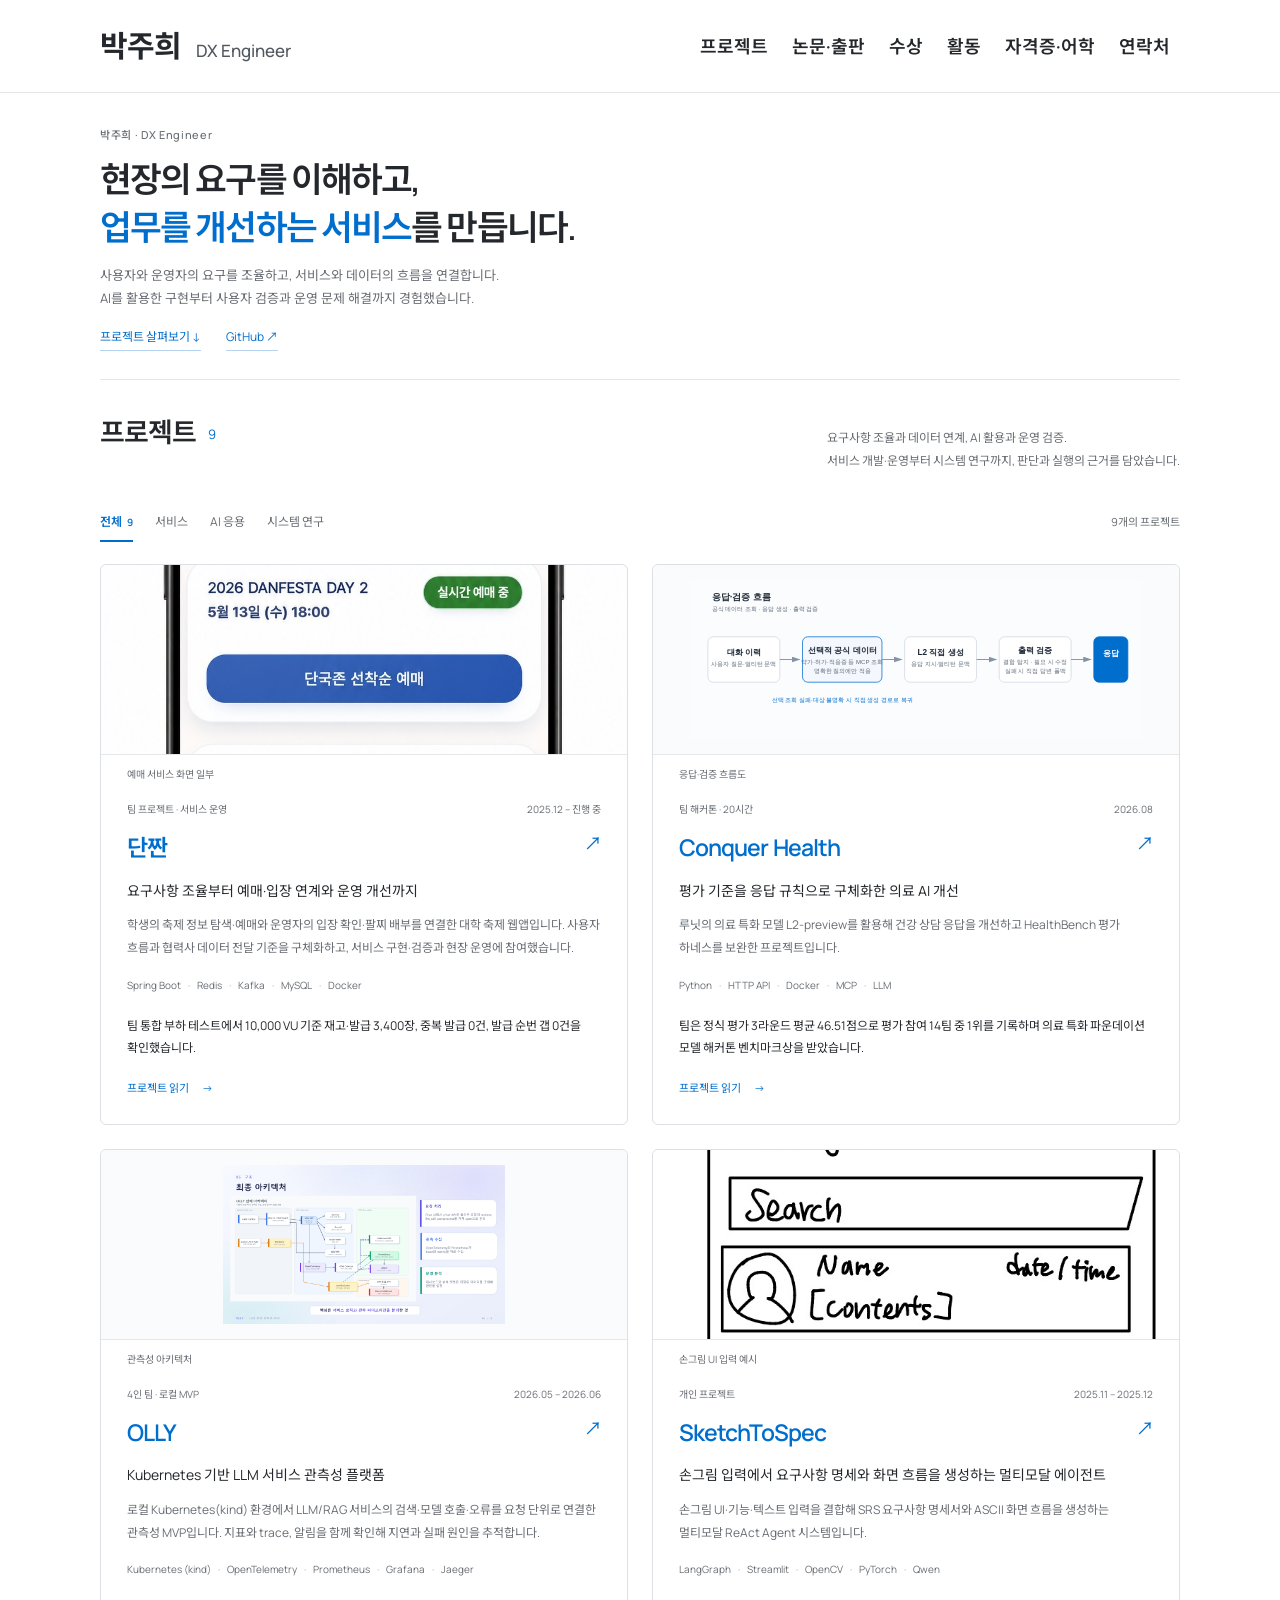
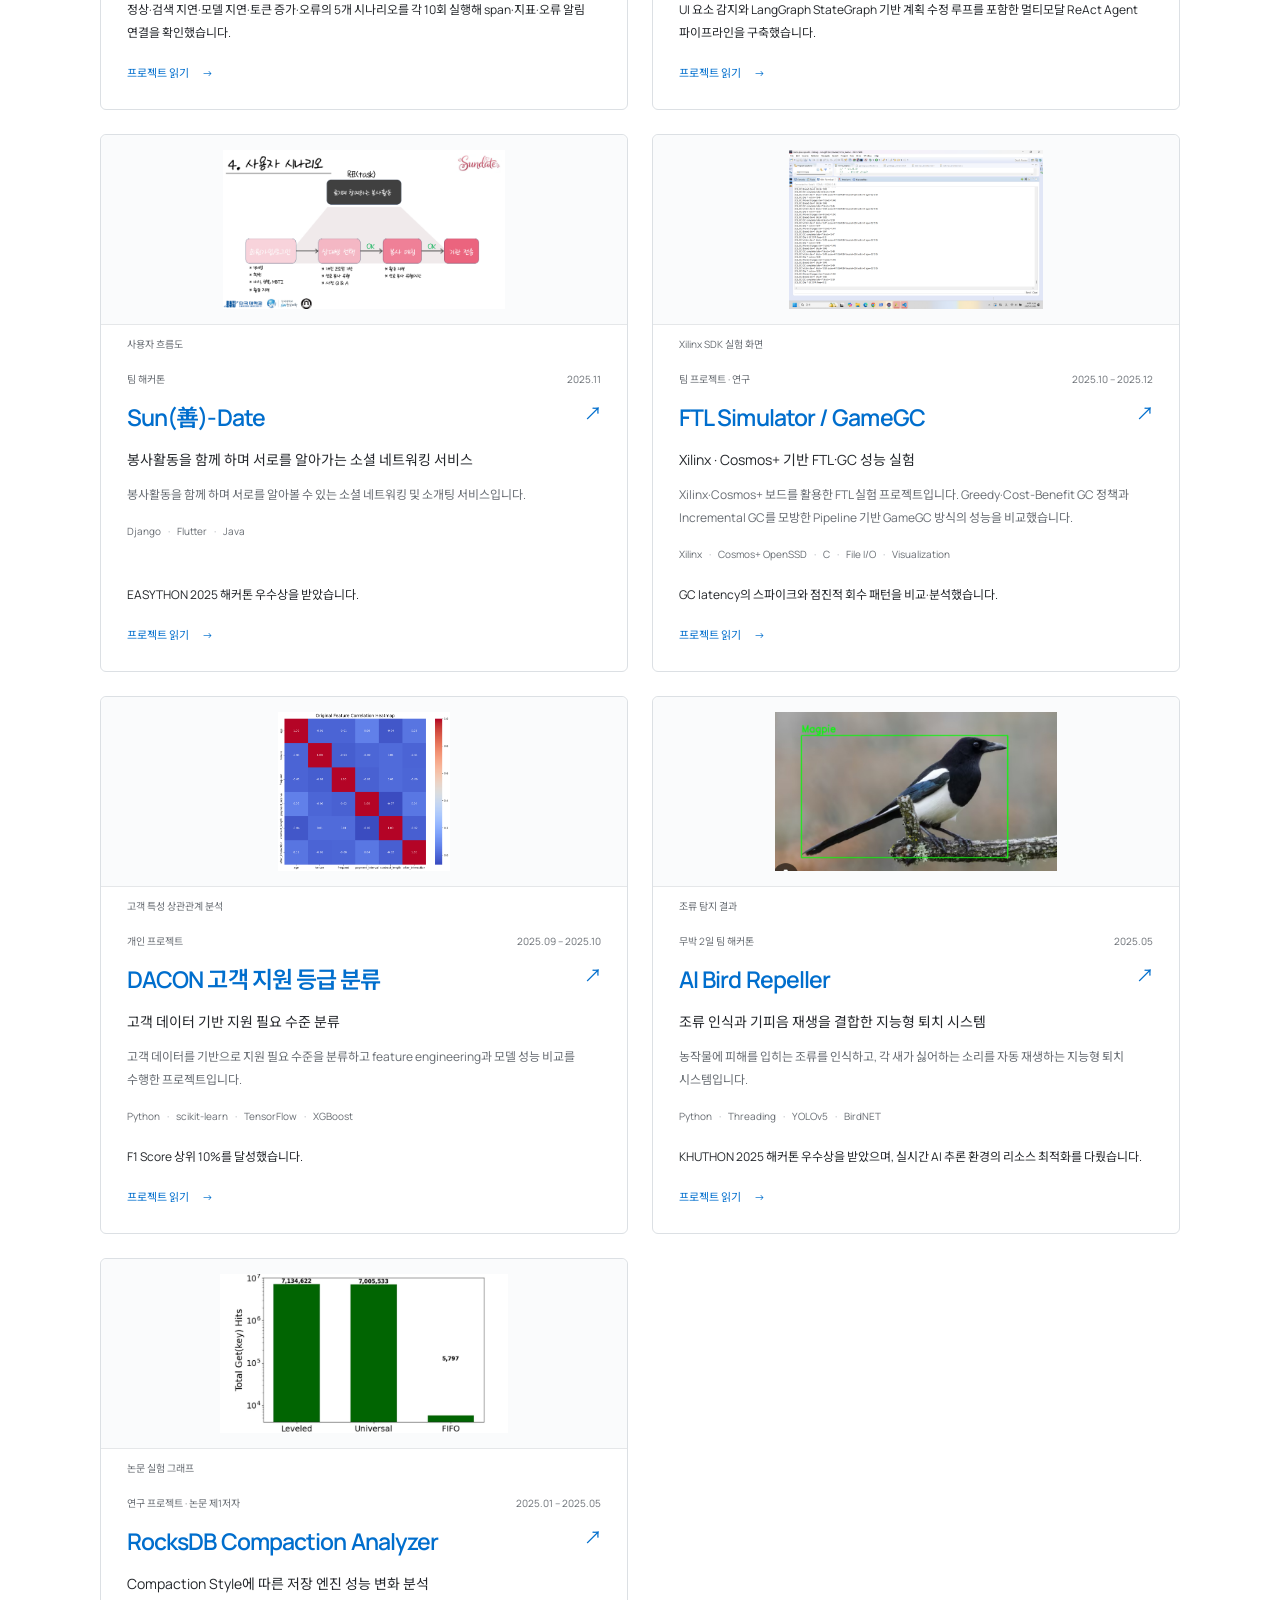
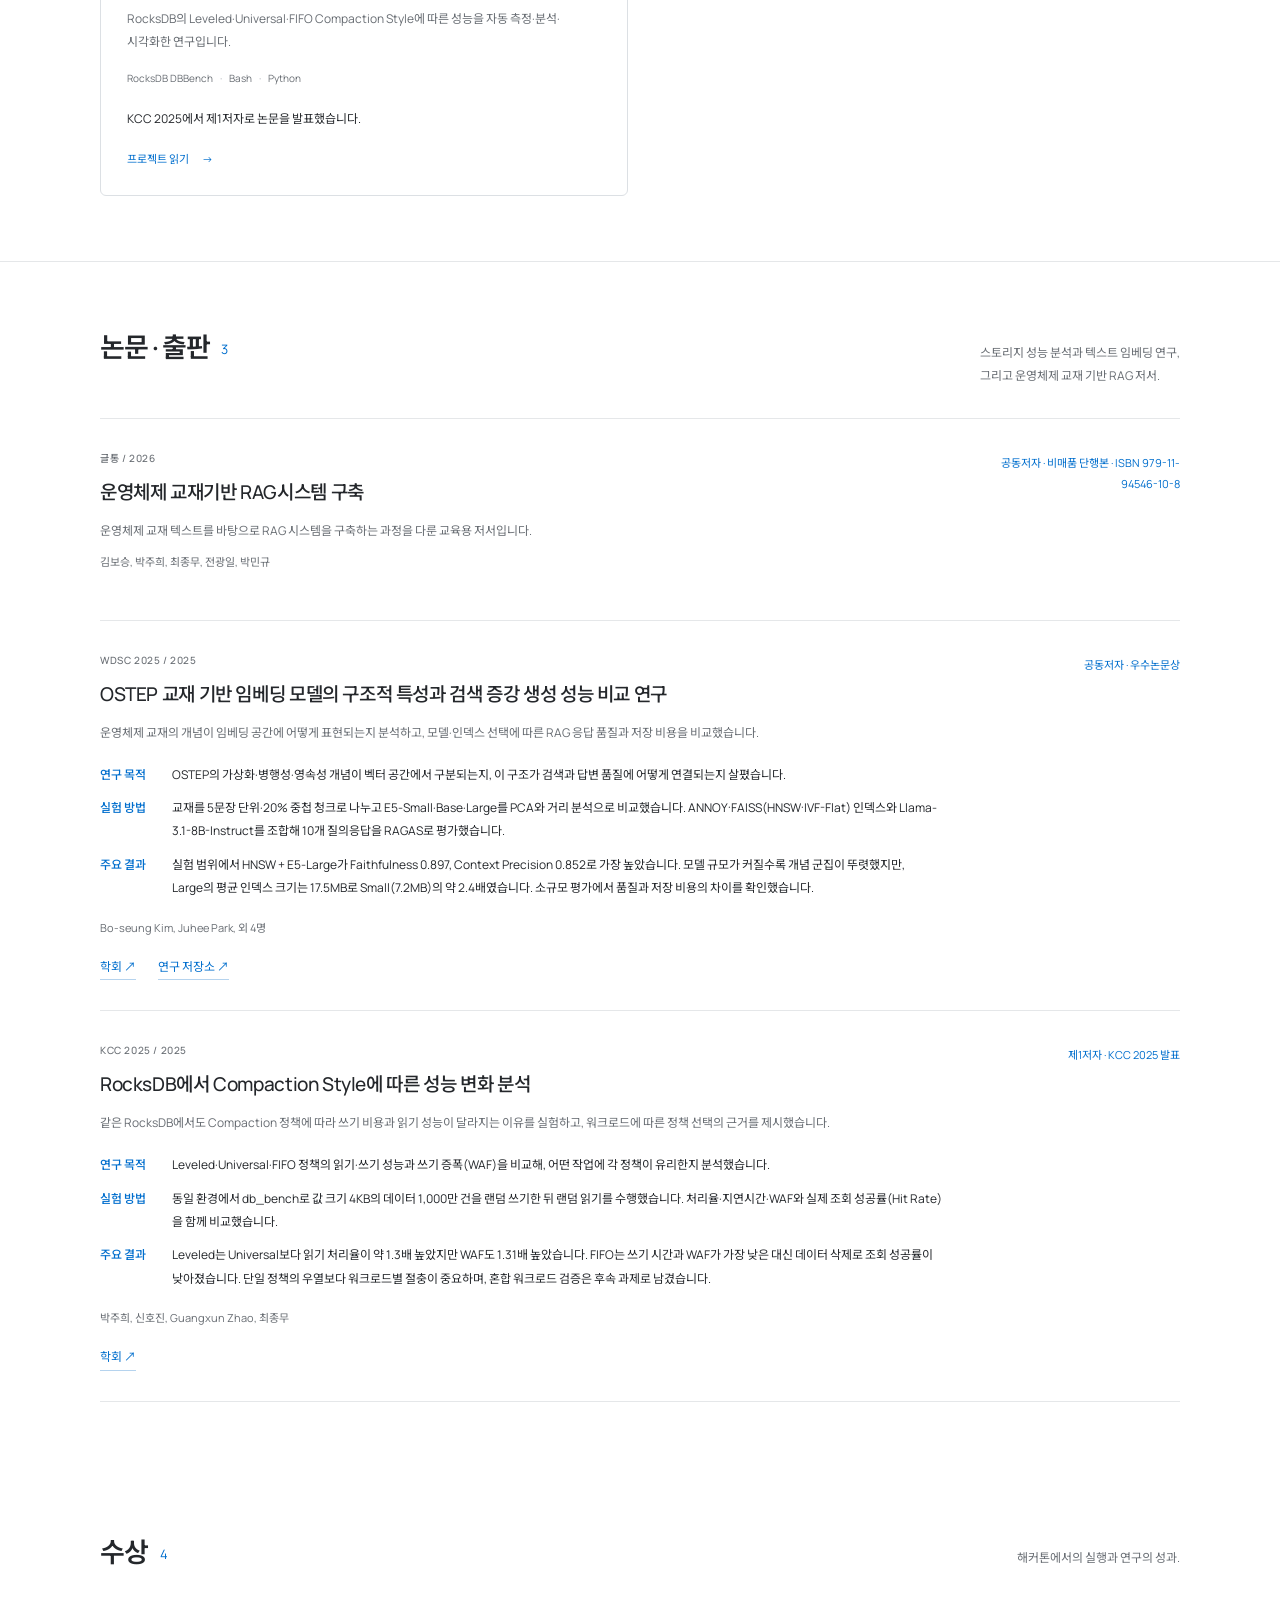
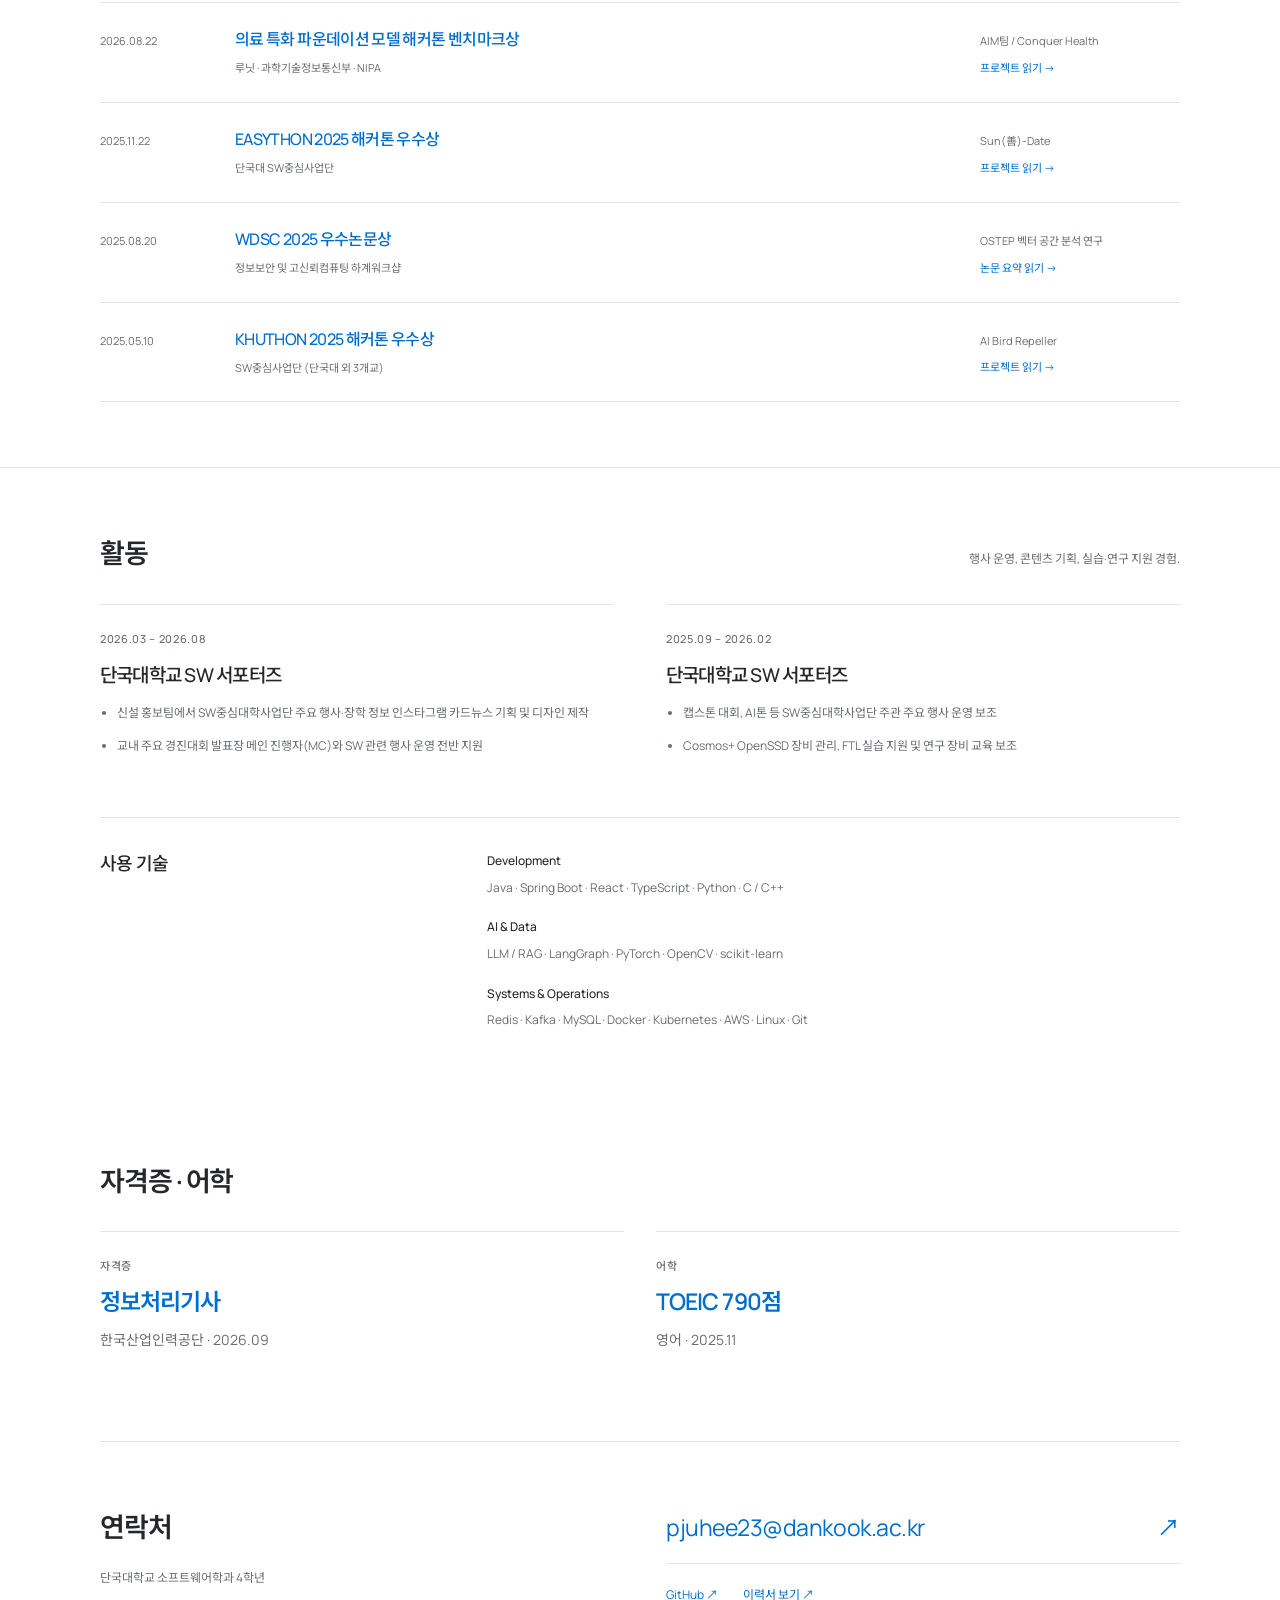
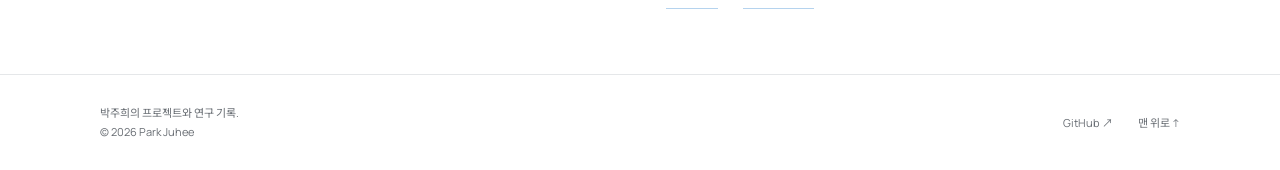
==== index.html @ fb7fc5b2 "Remove edge line from active navigation highlight" ====
<!doctype html>
<html lang="ko"><head><meta charset="utf-8"><meta name="viewport" content="width=device-width, initial-scale=1">
<title>DX Engineer Portfolio · 박주희</title><meta name="description" content="요구사항 조율, 서비스·데이터 연계, AI 활용과 운영 검증을 경험한 DX Engineer 지원자 박주희의 포트폴리오.">
<meta name="theme-color" content="#ffffff"><meta property="og:title" content="DX Engineer Portfolio · 박주희"><meta property="og:description" content="요구사항 조율, 서비스·데이터 연계, AI 활용과 운영 검증을 경험한 DX Engineer 지원자 박주희의 포트폴리오."><meta property="og:type" content="website"><meta property="og:url" content="https://juhee0223.github.io/">
<link rel="canonical" href="https://juhee0223.github.io/"><link rel="icon" href="assets/favicon.svg" type="image/svg+xml">
<link rel="preconnect" href="https://fonts.googleapis.com"><link rel="preconnect" href="https://fonts.gstatic.com" crossorigin>
<link href="https://fonts.googleapis.com/css2?family=Manrope:wght@400;500;600;700;800&family=Noto+Sans+KR:wght@400;500;600;700;800&display=swap" rel="stylesheet">
<link rel="stylesheet" href="styles.css?v=111b13af69"><script src="site.js?v=306cd93640" defer></script></head>
<body><a class="skip-link" href="#main">본문으로 바로가기</a>
<header class="site-header"><div class="nav-wrap"><a class="brand" href="index.html" aria-label="박주희 포트폴리오 홈"><span>박주희</span><small>DX Engineer</small></a>
<button class="menu-toggle" type="button" aria-expanded="false" aria-controls="site-nav">메뉴 <span aria-hidden="true">☰</span></button>
<nav id="site-nav" aria-label="주요 메뉴"><a href="#projects">프로젝트</a><a href="#research">논문·출판</a><a href="#awards">수상</a><a href="#activities">활동</a><a href="#credentials">자격증·어학</a><a class="nav-contact" href="#contact">연락처</a></nav></div></header>
<main id="main">
<section class="hero container"><p class="eyebrow">박주희 · DX Engineer</p><h1>현장의 요구를 이해하고,<br><span class="accent-text">업무를 개선하는 서비스</span>를 만듭니다.</h1><p class="hero-description">사용자와 운영자의 요구를 조율하고, 서비스와 데이터의 흐름을 연결합니다.<br>AI를 활용한 구현부터 사용자 검증과 운영 문제 해결까지 경험했습니다.</p><div class="hero-actions"><a class="text-link" href="#projects">프로젝트 살펴보기 ↓</a><a class="text-link" href="https://github.com/juhee0223" target="_blank" rel="noopener noreferrer">GitHub ↗</a></div></section>
<section id="projects" class="section container"><div class="section-heading"><div><h2>프로젝트 <span class="section-count">9</span></h2></div><p>요구사항 조율과 데이터 연계, AI 활용과 운영 검증.<br>서비스 개발·운영부터 시스템 연구까지, 판단과 실행의 근거를 담았습니다.</p></div><div class="filter-row"><div class="filters" role="group" aria-label="프로젝트 분야 필터"><button type="button" data-filter="all" class="active" aria-pressed="true">전체 <span>9</span></button><button type="button" data-filter="service" aria-pressed="false">서비스</button><button type="button" data-filter="ai" aria-pressed="false">AI 응용</button><button type="button" data-filter="systems" aria-pressed="false">시스템 연구</button></div><p class="project-count" role="status" aria-live="polite">9개의 프로젝트</p></div><div class="project-grid"><article class="project-card" data-category="service"><a class="card-body" href="projects/danzzan.html" aria-labelledby="project-danzzan"><div class="card-media phone-detail"><img src="assets/danzzan-ticketing.png" alt="단짠의 날짜별 예매 상태와 예매 버튼 화면" width="941" height="1672" loading="lazy" decoding="async"></div><p class="card-media-label">예매 서비스 화면 일부</p><div class="card-meta"><span>팀 프로젝트 · 서비스 운영</span><span>2025.12 – 진행 중</span></div><h3 id="project-danzzan">단짠<span aria-hidden="true">↗</span></h3><p class="card-subtitle">요구사항 조율부터 예매·입장 연계와 운영 개선까지</p><p class="card-description">학생의 축제 정보 탐색·예매와 운영자의 입장 확인·팔찌 배부를 연결한 대학 축제 웹앱입니다. 사용자 흐름과 협력사 데이터 전달 기준을 구체화하고, 서비스 구현·검증과 현장 운영에 참여했습니다.</p><div class="tech-tags"><span>Spring Boot</span><span>Redis</span><span>Kafka</span><span>MySQL</span><span>Docker</span></div><div class="card-result">팀 통합 부하 테스트에서 10,000 VU 기준 재고·발급 3,400장, 중복 발급 0건, 발급 순번 갭 0건을 확인했습니다.</div><span class="card-cta">프로젝트 읽기 <span aria-hidden="true">→</span></span></a></article><article class="project-card" data-category="ai"><a class="card-body" href="projects/conquer-health.html" aria-labelledby="project-conquer-health"><div class="card-media "><img src="assets/conquer-response-flow.svg" alt="대화 이력에서 선택적 공식 데이터 조회와 L2 생성을 거쳐 출력 검증·복구 후 응답하는 흐름" width="1200" height="420" loading="lazy" decoding="async"></div><p class="card-media-label">응답·검증 흐름도</p><div class="card-meta"><span>팀 해커톤 · 20시간</span><span>2026.08</span></div><h3 id="project-conquer-health">Conquer Health<span aria-hidden="true">↗</span></h3><p class="card-subtitle">평가 기준을 응답 규칙으로 구체화한 의료 AI 개선</p><p class="card-description">루닛의 의료 특화 모델 L2-preview를 활용해 건강 상담 응답을 개선하고 HealthBench 평가 하네스를 보완한 프로젝트입니다.</p><div class="tech-tags"><span>Python</span><span>HTTP API</span><span>Docker</span><span>MCP</span><span>LLM</span></div><div class="card-result">팀은 정식 평가 3라운드 평균 46.51점으로 평가 참여 14팀 중 1위를 기록하며 의료 특화 파운데이션 모델 해커톤 벤치마크상을 받았습니다.</div><span class="card-cta">프로젝트 읽기 <span aria-hidden="true">→</span></span></a></article><article class="project-card" data-category="systems"><a class="card-body" href="projects/olly.html" aria-labelledby="project-olly"><div class="card-media "><img src="assets/olly-architecture.png" alt="Chat UI부터 OpenTelemetry·Prometheus·Jaeger·Discord 알림으로 이어지는 OLLY 구조도" width="1920" height="1080" loading="lazy" decoding="async"></div><p class="card-media-label">관측성 아키텍처</p><div class="card-meta"><span>4인 팀 · 로컬 MVP</span><span>2026.05 – 2026.06</span></div><h3 id="project-olly">OLLY<span aria-hidden="true">↗</span></h3><p class="card-subtitle">Kubernetes 기반 LLM 서비스 관측성 플랫폼</p><p class="card-description">로컬 Kubernetes(kind) 환경에서 LLM/RAG 서비스의 검색·모델 호출·오류를 요청 단위로 연결한 관측성 MVP입니다. 지표와 trace, 알림을 함께 확인해 지연과 실패 원인을 추적합니다.</p><div class="tech-tags"><span>Kubernetes (kind)</span><span>OpenTelemetry</span><span>Prometheus</span><span>Grafana</span><span>Jaeger</span></div><div class="card-result">정상·검색 지연·모델 지연·토큰 증가·오류의 5개 시나리오를 각 10회 실행해 span·지표·오류 알림 연결을 확인했습니다.</div><span class="card-cta">프로젝트 읽기 <span aria-hidden="true">→</span></span></a></article><article class="project-card" data-category="ai"><a class="card-body" href="projects/sketch-to-spec.html" aria-labelledby="project-sketch-to-spec"><div class="card-media sketch-detail"><img src="assets/sketch-input-example.jpg" alt="SketchToSpec 저장소의 손그림 메시지 화면 입력 예시" width="745" height="1168" loading="lazy" decoding="async"></div><p class="card-media-label">손그림 UI 입력 예시</p><div class="card-meta"><span>개인 프로젝트</span><span>2025.11 – 2025.12</span></div><h3 id="project-sketch-to-spec">SketchToSpec<span aria-hidden="true">↗</span></h3><p class="card-subtitle">손그림 입력에서 요구사항 명세와 화면 흐름을 생성하는 멀티모달 에이전트</p><p class="card-description">손그림 UI·기능·텍스트 입력을 결합해 SRS 요구사항 명세서와 ASCII 화면 흐름을 생성하는 멀티모달 ReAct Agent 시스템입니다.</p><div class="tech-tags"><span>LangGraph</span><span>Streamlit</span><span>OpenCV</span><span>PyTorch</span><span>Qwen</span></div><div class="card-result">UI 요소 감지와 LangGraph StateGraph 기반 계획 수정 루프를 포함한 멀티모달 ReAct Agent 파이프라인을 구축했습니다.</div><span class="card-cta">프로젝트 읽기 <span aria-hidden="true">→</span></span></a></article><article class="project-card" data-category="service"><a class="card-body" href="projects/sun-date.html" aria-labelledby="project-sun-date"><div class="card-media "><img src="assets/sundate-user-flow.png" alt="가입·상대방 선택·봉사 매칭·기관 전송으로 이어지는 Sun-Date 시나리오" width="1440" height="810" loading="lazy" decoding="async"></div><p class="card-media-label">사용자 흐름도</p><div class="card-meta"><span>팀 해커톤</span><span>2025.11</span></div><h3 id="project-sun-date">Sun(善)-Date<span aria-hidden="true">↗</span></h3><p class="card-subtitle">봉사활동을 함께 하며 서로를 알아가는 소셜 네트워킹 서비스</p><p class="card-description">봉사활동을 함께 하며 서로를 알아볼 수 있는 소셜 네트워킹 및 소개팅 서비스입니다.</p><div class="tech-tags"><span>Django</span><span>Flutter</span><span>Java</span></div><div class="card-result">EASYTHON 2025 해커톤 우수상을 받았습니다.</div><span class="card-cta">프로젝트 읽기 <span aria-hidden="true">→</span></span></a></article><article class="project-card" data-category="systems"><a class="card-body" href="projects/gamegc.html" aria-labelledby="project-gamegc"><div class="card-media "><img src="assets/gamegc-xilinx-console.png" alt="Xilinx SDK에서 Cost-Benefit GC의 victim 선택과 erase 로그를 확인하는 COSMOS+ 실험 화면" width="2876" height="1800" loading="lazy" decoding="async"></div><p class="card-media-label">Xilinx SDK 실험 화면</p><div class="card-meta"><span>팀 프로젝트 · 연구</span><span>2025.10 – 2025.12</span></div><h3 id="project-gamegc">FTL Simulator / GameGC<span aria-hidden="true">↗</span></h3><p class="card-subtitle">Xilinx · Cosmos+ 기반 FTL·GC 성능 실험</p><p class="card-description">Xilinx·Cosmos+ 보드를 활용한 FTL 실험 프로젝트입니다. Greedy·Cost-Benefit GC 정책과 Incremental GC를 모방한 Pipeline 기반 GameGC 방식의 성능을 비교했습니다.</p><div class="tech-tags"><span>Xilinx</span><span>Cosmos+ OpenSSD</span><span>C</span><span>File I/O</span><span>Visualization</span></div><div class="card-result">GC latency의 스파이크와 점진적 회수 패턴을 비교·분석했습니다.</div><span class="card-cta">프로젝트 읽기 <span aria-hidden="true">→</span></span></a></article><article class="project-card" data-category="ai"><a class="card-body" href="projects/dacon.html" aria-labelledby="project-dacon"><div class="card-media "><img src="assets/dacon-feature-heatmap.png" alt="나이·이용 기간·결제 간격 등 원본 고객 특성 간 상관계수 히트맵" width="2714" height="2519" loading="lazy" decoding="async"></div><p class="card-media-label">고객 특성 상관관계 분석</p><div class="card-meta"><span>개인 프로젝트</span><span>2025.09 – 2025.10</span></div><h3 id="project-dacon">DACON 고객 지원 등급 분류<span aria-hidden="true">↗</span></h3><p class="card-subtitle">고객 데이터 기반 지원 필요 수준 분류</p><p class="card-description">고객 데이터를 기반으로 지원 필요 수준을 분류하고 feature engineering과 모델 성능 비교를 수행한 프로젝트입니다.</p><div class="tech-tags"><span>Python</span><span>scikit-learn</span><span>TensorFlow</span><span>XGBoost</span></div><div class="card-result">F1 Score 상위 10%를 달성했습니다.</div><span class="card-cta">프로젝트 읽기 <span aria-hidden="true">→</span></span></a></article><article class="project-card" data-category="ai"><a class="card-body" href="projects/bird-repeller.html" aria-labelledby="project-bird-repeller"><div class="card-media "><img src="assets/bird-detection.jpg" alt="테스트 이미지에서 Magpie로 분류된 까치와 탐지 bounding box" width="792" height="448" loading="lazy" decoding="async"></div><p class="card-media-label">조류 탐지 결과</p><div class="card-meta"><span>무박 2일 팀 해커톤</span><span>2025.05</span></div><h3 id="project-bird-repeller">AI Bird Repeller<span aria-hidden="true">↗</span></h3><p class="card-subtitle">조류 인식과 기피음 재생을 결합한 지능형 퇴치 시스템</p><p class="card-description">농작물에 피해를 입히는 조류를 인식하고, 각 새가 싫어하는 소리를 자동 재생하는 지능형 퇴치 시스템입니다.</p><div class="tech-tags"><span>Python</span><span>Threading</span><span>YOLOv5</span><span>BirdNET</span></div><div class="card-result">KHUTHON 2025 해커톤 우수상을 받았으며, 실시간 AI 추론 환경의 리소스 최적화를 다뤘습니다.</div><span class="card-cta">프로젝트 읽기 <span aria-hidden="true">→</span></span></a></article><article class="project-card" data-category="systems"><a class="card-body" href="projects/rocksdb.html" aria-labelledby="project-rocksdb"><div class="card-media "><img src="assets/rocksdb-read-hits.jpg" alt="Leveled·Universal·FIFO 정책별 Get key 조회 성공 횟수를 비교한 로그 축 그래프" width="1564" height="863" loading="lazy" decoding="async"></div><p class="card-media-label">논문 실험 그래프</p><div class="card-meta"><span>연구 프로젝트 · 논문 제1저자</span><span>2025.01 – 2025.05</span></div><h3 id="project-rocksdb">RocksDB Compaction Analyzer<span aria-hidden="true">↗</span></h3><p class="card-subtitle">Compaction Style에 따른 저장 엔진 성능 변화 분석</p><p class="card-description">RocksDB의 Leveled·Universal·FIFO Compaction Style에 따른 성능을 자동 측정·분석·시각화한 연구입니다.</p><div class="tech-tags"><span>RocksDB DBBench</span><span>Bash</span><span>Python</span></div><div class="card-result">KCC 2025에서 제1저자로 논문을 발표했습니다.</div><span class="card-cta">프로젝트 읽기 <span aria-hidden="true">→</span></span></a></article></div></section>
<section id="research" class="section research-section"><div class="container"><div class="section-heading"><div><h2>논문 · 출판 <span class="section-count">3</span></h2></div><p>스토리지 성능 분석과 텍스트 임베딩 연구,<br>그리고 운영체제 교재 기반 RAG 저서.</p></div><div class="publication-list"><article class="publication" id="publication-rag-book"><div class="pub-main"><div class="eyebrow">글통 / 2026</div><h3>운영체제 교재기반 RAG시스템 구축</h3><p>운영체제 교재 텍스트를 바탕으로 RAG 시스템을 구축하는 과정을 다룬 교육용 저서입니다.</p><p class="pub-authors">김보승, 박주희, 최종무, 전광일, 박민규</p><div class="pub-links"></div></div><span class="pub-distinction">공동저자 · 비매품 단행본 · ISBN 979-11-94546-10-8</span></article><article class="publication" id="publication-wdsc"><div class="pub-main"><div class="eyebrow">WDSC 2025 / 2025</div><h3>OSTEP 교재 기반 임베딩 모델의 구조적 특성과 검색 증강 생성 성능 비교 연구</h3><p>운영체제 교재의 개념이 임베딩 공간에 어떻게 표현되는지 분석하고, 모델·인덱스 선택에 따른 RAG 응답 품질과 저장 비용을 비교했습니다.</p><dl class="pub-abstract"><div><dt>연구 목적</dt><dd>OSTEP의 가상화·병행성·영속성 개념이 벡터 공간에서 구분되는지, 이 구조가 검색과 답변 품질에 어떻게 연결되는지 살폈습니다.</dd></div><div><dt>실험 방법</dt><dd>교재를 5문장 단위·20% 중첩 청크로 나누고 E5-Small·Base·Large를 PCA와 거리 분석으로 비교했습니다. ANNOY·FAISS(HNSW·IVF-Flat) 인덱스와 Llama-3.1-8B-Instruct를 조합해 10개 질의응답을 RAGAS로 평가했습니다.</dd></div><div><dt>주요 결과</dt><dd>실험 범위에서 HNSW + E5-Large가 Faithfulness 0.897, Context Precision 0.852로 가장 높았습니다. 모델 규모가 커질수록 개념 군집이 뚜렷했지만, Large의 평균 인덱스 크기는 17.5MB로 Small(7.2MB)의 약 2.4배였습니다. 소규모 평가에서 품질과 저장 비용의 차이를 확인했습니다.</dd></div></dl><p class="pub-authors">Bo-seung Kim, Juhee Park, 외 4명</p><div class="pub-links"><a class="text-link" href="https://sites.google.com/view/wdsc2025/" target="_blank" rel="noopener noreferrer">학회 <span aria-hidden="true">↗</span></a><a class="text-link" href="https://github.com/DKU-StarLab/OSTEP_RAG" target="_blank" rel="noopener noreferrer">연구 저장소 <span aria-hidden="true">↗</span></a></div></div><span class="pub-distinction">공동저자 · 우수논문상</span></article><article class="publication" id="publication-kcc"><div class="pub-main"><div class="eyebrow">KCC 2025 / 2025</div><h3>RocksDB에서 Compaction Style에 따른 성능 변화 분석</h3><p>같은 RocksDB에서도 Compaction 정책에 따라 쓰기 비용과 읽기 성능이 달라지는 이유를 실험하고, 워크로드에 따른 정책 선택의 근거를 제시했습니다.</p><dl class="pub-abstract"><div><dt>연구 목적</dt><dd>Leveled·Universal·FIFO 정책의 읽기·쓰기 성능과 쓰기 증폭(WAF)을 비교해, 어떤 작업에 각 정책이 유리한지 분석했습니다.</dd></div><div><dt>실험 방법</dt><dd>동일 환경에서 db_bench로 값 크기 4KB의 데이터 1,000만 건을 랜덤 쓰기한 뒤 랜덤 읽기를 수행했습니다. 처리율·지연시간·WAF와 실제 조회 성공률(Hit Rate)을 함께 비교했습니다.</dd></div><div><dt>주요 결과</dt><dd>Leveled는 Universal보다 읽기 처리율이 약 1.3배 높았지만 WAF도 1.31배 높았습니다. FIFO는 쓰기 시간과 WAF가 가장 낮은 대신 데이터 삭제로 조회 성공률이 낮아졌습니다. 단일 정책의 우열보다 워크로드별 절충이 중요하며, 혼합 워크로드 검증은 후속 과제로 남겼습니다.</dd></div></dl><p class="pub-authors">박주희, 신호진, Guangxun Zhao, 최종무</p><div class="pub-links"><a class="text-link" href="https://www.kiise.or.kr/conference/kcc/2025/" target="_blank" rel="noopener noreferrer">학회 <span aria-hidden="true">↗</span></a></div></div><span class="pub-distinction">제1저자 · KCC 2025 발표</span></article></div></div></section>
<section id="awards" class="section container"><div class="section-heading"><div><h2>수상 <span class="section-count">4</span></h2></div><p>해커톤에서의 실행과 연구의 성과.</p></div><div class="award-list"><article class="award"><time>2026.08.22</time><div><h3>의료 특화 파운데이션 모델 해커톤 벤치마크상</h3><p>루닛 · 과학기술정보통신부 · NIPA</p></div><a class="award-project" href="projects/conquer-health.html"><span>AIM팀 / Conquer Health</span><span class="award-cta">프로젝트 읽기 <span aria-hidden="true">→</span></span></a></article><article class="award"><time>2025.11.22</time><div><h3>EASYTHON 2025 해커톤 우수상</h3><p>단국대 SW중심사업단</p></div><a class="award-project" href="projects/sun-date.html"><span>Sun(善)-Date</span><span class="award-cta">프로젝트 읽기 <span aria-hidden="true">→</span></span></a></article><article class="award"><time>2025.08.20</time><div><h3>WDSC 2025 우수논문상</h3><p>정보보안 및 고신뢰컴퓨팅 하계워크샵</p></div><a class="award-project" href="#publication-wdsc"><span>OSTEP 벡터 공간 분석 연구</span><span class="award-cta">논문 요약 읽기 <span aria-hidden="true">→</span></span></a></article><article class="award"><time>2025.05.10</time><div><h3>KHUTHON 2025 해커톤 우수상</h3><p>SW중심사업단 (단국대 외 3개교)</p></div><a class="award-project" href="projects/bird-repeller.html"><span>AI Bird Repeller</span><span class="award-cta">프로젝트 읽기 <span aria-hidden="true">→</span></span></a></article></div></section>
<section id="activities" class="section activities-section"><div class="container"><div class="section-heading"><div><h2>활동</h2></div><p>행사 운영, 콘텐츠 기획, 실습·연구 지원 경험.</p></div><div class="activity-grid"><article class="activity"><div class="eyebrow">2026.03 – 2026.08</div><h3>단국대학교 SW 서포터즈</h3><ul><li>신설 홍보팀에서 SW중심대학사업단 주요 행사·장학 정보 인스타그램 카드뉴스 기획 및 디자인 제작</li><li>교내 주요 경진대회 발표장 메인 진행자(MC)와 SW 관련 행사 운영 전반 지원</li></ul></article><article class="activity"><div class="eyebrow">2025.09 – 2026.02</div><h3>단국대학교 SW 서포터즈</h3><ul><li>캡스톤 대회, AI톤 등 SW중심대학사업단 주관 주요 행사 운영 보조</li><li>Cosmos+ OpenSSD 장비 관리, FTL 실습 지원 및 연구 장비 교육 보조</li></ul></article></div><div class="skills-panel"><div><h3>사용 기술</h3></div><div class="skill-groups"><p><strong>Development</strong><span>Java · Spring Boot · React · TypeScript · Python · C / C++</span></p><p><strong>AI & Data</strong><span>LLM / RAG · LangGraph · PyTorch · OpenCV · scikit-learn</span></p><p><strong>Systems & Operations</strong><span>Redis · Kafka · MySQL · Docker · Kubernetes · AWS · Linux · Git</span></p></div></div></div></section>
<section id="credentials" class="section container"><div class="section-heading"><h2>자격증 · 어학</h2></div><div class="credential-grid"><article class="credential"><p class="eyebrow">자격증</p><h3>정보처리기사</h3><p class="credential-detail">한국산업인력공단 · <time>2026.09</time></p></article><article class="credential"><p class="eyebrow">어학</p><h3>TOEIC 790점</h3><p class="credential-detail">영어 · <time>2025.11</time></p></article></div></section>
<section id="contact" class="section container contact-section"><div><h2>연락처</h2><p>단국대학교 소프트웨어학과 4학년</p></div><div class="contact-links"><a class="contact-email" href="mailto:pjuhee23@dankook.ac.kr">pjuhee23@dankook.ac.kr <span>↗</span></a><div><a class="text-link" href="https://github.com/juhee0223" target="_blank" rel="noopener noreferrer">GitHub ↗</a><a class="text-link" href="https://github.com/juhee0223/juhee0223/blob/main/Resume_JuheePark.md" target="_blank" rel="noopener noreferrer">이력서 보기 ↗</a></div></div></section></main>
<footer class="site-footer"><div class="container footer-inner"><p>박주희의 프로젝트와 연구 기록.<br><span>© 2026 Park Juhee</span></p><a href="https://github.com/juhee0223" target="_blank" rel="noopener noreferrer">GitHub ↗</a><a href="#main">맨 위로 ↑</a></div></footer>
</body></html>
---- styles.css ----
:root {
  --paper: #fff;
  --ink: #24272b;
  --muted: #686d73;
  --line: #e5e7e9;
  /* CJ Blue / PANTONE 285C: official CJ ENM digital specification. */
  --accent: #006ecd;
  --accent-hover: #0057a3;
  --font: 'Manrope', 'Noto Sans KR', sans-serif;
}
* { box-sizing: border-box; }
html { scroll-behavior: smooth; scroll-padding-top: 113px; }
body { margin: 0; background: var(--paper); color: var(--ink); font: 15px/1.8 var(--font); word-break: keep-all; overflow-wrap: anywhere; }
a { color: inherit; text-decoration: none; }
button { font: inherit; cursor: pointer; }
a, button { -webkit-tap-highlight-color: transparent; }
a:hover { color: var(--accent); }
a:focus-visible, button:focus-visible { outline: 2px solid var(--accent); outline-offset: 5px; }
img { display: block; max-width: 100%; height: auto; }
figure, h1, h2, h3, p { margin: 0; }
h1, h2, h3 { line-height: 1.5; letter-spacing: -.04em; }
[hidden] { display: none !important; }
::selection { background: #dcecff; }
.accent-text { color: var(--accent); }
.container, .nav-wrap { width: min(1080px, calc(100% - 80px)); margin-inline: auto; }
.skip-link { position: fixed; top: -100px; left: 20px; padding: 10px 20px; background: var(--ink); color: #fff; z-index: 100; }
.skip-link:focus { top: 12px; }
.site-header { position: sticky; top: 0; z-index: 30; background: #fff; border-bottom: 1px solid var(--line); }
.nav-wrap { height: 92px; display: flex; align-items: center; justify-content: space-between; gap: 16px; }
.brand { display: flex; gap: 16px; align-items: baseline; flex-shrink: 0; }
.brand > span { font-size: 30px; font-weight: 700; letter-spacing: -.04em; }
.brand small { color: #51575f; font-size: 17px; font-weight: 500; }
.site-header nav { display: flex; gap: 4px; font-size: 18px; font-weight: 600; }
.site-header nav a { display: flex; align-items: center; min-height: 44px; padding: 8px 10px; border-radius: 6px; white-space: nowrap; cursor: pointer; }
.site-header nav a:hover, .site-header nav a:focus-visible { background: #f0f5fa; color: var(--accent); text-decoration: underline; text-underline-offset: 5px; }
.site-header nav a[aria-current] { background: #e0edfb; color: var(--accent); }
.menu-toggle { display: none; }
.eyebrow { font-size: 11px; font-weight: 500; letter-spacing: .06em; color: var(--muted); }
.hero { padding-block: 32px 28px; }
.hero h1 { font-size: clamp(27px, 2.7vw, 36px); font-weight: 600; line-height: 1.4; margin-top: 10px; letter-spacing: -.055em; }
.hero-description { margin-top: 12px; color: var(--muted); font-size: 13px; line-height: 1.8; }
.hero-actions { display: flex; gap: 25px; margin-top: 16px; }
.text-link { display: inline-block; font-size: 12px; color: var(--accent); border-bottom: 1px solid #b5d3ee; padding-bottom: 2px; }
.text-link:hover { color: var(--accent-hover); border-color: var(--accent); }
.section { padding-block: 65px; }
#projects { padding-top: 32px; border-top: 1px solid var(--line); }
.section-heading { display: flex; align-items: baseline; justify-content: space-between; gap: 40px; margin-bottom: 30px; }
.section-heading h2, .contact-section h2 { font-size: 27px; font-weight: 600; }
.section-count { font-size: 13px; color: var(--accent); margin-left: 8px; font-weight: 400; vertical-align: 3px; }
.section-heading > p { color: var(--muted); font-size: 12px; line-height: 1.9; }
.filter-row { display: flex; justify-content: space-between; align-items: center; gap: 20px; margin-bottom: 22px; }
.filters { display: flex; gap: 22px; flex-wrap: wrap; }
.filters button { padding: 8px 0; border: 0; border-bottom: 2px solid transparent; background: none; color: var(--muted); font-size: 12px; }
.filters button.active { border-color: var(--accent); color: var(--accent); font-weight: 600; }
.filters button:hover { color: var(--accent); }
.filters button span { font-size: 10px; margin-left: 3px; }
.project-count { font-size: 11px; color: var(--muted); }
.project-grid { display: grid; grid-template-columns: repeat(2, minmax(0, 1fr)); gap: 24px; }
.project-card { display: flex; border: 1px solid #dce0e4; border-radius: 6px; }
.project-card:hover, .project-card:focus-within { border-color: var(--accent); }
.card-body:hover h3, .card-body:hover .card-cta, .contact-email:hover { color: var(--accent-hover); }
.card-body { color: var(--ink); border-radius: inherit; padding: 26px; display: flex; flex: 1; min-width: 0; flex-direction: column; }
.card-body:hover { color: var(--ink); }
.card-media { display: flex; align-items: center; justify-content: center; height: 190px; margin: -26px -26px 0; padding: 15px; background: #fafbfc; border-bottom: 1px solid var(--line); border-radius: 6px 6px 0 0; }
.card-media img { width: 100%; height: 100%; object-fit: contain; }
.card-media.phone-detail, .card-media.sketch-detail { padding: 0; overflow: hidden; }
.card-media.phone-detail img { object-fit: cover; object-position: center 45%; }
.card-media.sketch-detail img { object-fit: cover; object-position: center 15%; }
.card-media-label { color: var(--muted); font-size: 10px; margin: 10px 0 17px; }
.card-meta { display: flex; justify-content: space-between; gap: 12px; font-size: 10px; color: var(--muted); margin-bottom: 12px; }
.card-body h3 { font-size: 23px; font-weight: 600; }
.card-body h3 { color: var(--accent); display: flex; justify-content: space-between; gap: 20px; }
.card-body h3 span { font-size: 18px; font-weight: 400; color: var(--accent); }
.card-subtitle { font-size: 14px; margin-top: 13px; line-height: 1.8; }
.card-description { font-size: 12px; color: var(--muted); margin-top: 10px; line-height: 1.95; }
.tech-tags { display: flex; flex-wrap: wrap; gap: 3px 0; margin-top: 17px; }
.tech-tags span { font-size: 10px; color: var(--muted); line-height: 1.7; }
.tech-tags span + span::before { content: '·'; margin-inline: 7px; color: #9ba1a7; }
.card-result { font-size: 12px; line-height: 1.9; margin-top: auto; padding-top: 21px; }
.card-cta { display: flex; gap: 13px; align-items: center; font-size: 11px; margin-top: 18px; color: var(--accent); align-self: flex-start; }
.research-section, .activities-section { border-top: 1px solid var(--line); }
.publication-list, .award-list { border-top: 1px solid var(--line); }
.publication { display: grid; grid-template-columns: minmax(0, 1fr) 190px; gap: 45px; padding: 30px 0; border-bottom: 1px solid var(--line); }
.pub-main > .eyebrow { font-size: 10px; margin-bottom: 9px; }
.pub-main h3 { font-size: 19px; font-weight: 500; line-height: 1.7; letter-spacing: -.02em; }
.pub-main > p { font-size: 12px; color: var(--muted); line-height: 1.9; margin-top: 12px; }
.pub-abstract { margin: 18px 0; font-size: 12px; line-height: 1.95; }
.pub-abstract > div { display: grid; grid-template-columns: 56px minmax(0, 1fr); gap: 16px; margin-top: 10px; }
.pub-abstract dt { color: var(--accent); font-weight: 500; }
.pub-abstract dd { margin: 0; color: var(--ink); }
.publication:target { border-top: 2px solid var(--accent); }
.pub-main .pub-authors { font-size: 11px; margin-top: 9px; }
.pub-distinction { font-size: 11px; color: var(--accent); line-height: 1.9; padding-top: 4px; text-align: right; }
.pub-links { display: flex; flex-wrap: wrap; gap: 12px 22px; margin-top: 17px; }
.award { display: grid; grid-template-columns: 105px minmax(0, 1fr) 200px; gap: 30px; align-items: baseline; padding: 24px 0; border-bottom: 1px solid var(--line); }
.award time, .award-project > span:first-child { font-size: 11px; color: var(--muted); }
.award-project { display: flex; flex-direction: column; gap: 7px; justify-self: start; }
.award-cta { color: var(--accent); font-size: 11px; }
.award-project:hover .award-cta { color: var(--accent-hover); text-decoration: underline; text-underline-offset: 4px; }
.award h3 { font-size: 16px; font-weight: 500; color: var(--accent); }
.award p { font-size: 11px; color: var(--muted); margin-top: 7px; }
.activity-grid { display: grid; grid-template-columns: 1fr 1fr; gap: 52px; }
.activity { padding-block: 24px; border-top: 1px solid var(--line); }
.activity h3 { font-size: 19px; font-weight: 500; margin-top: 12px; }
.activity ul { padding-left: 17px; margin-bottom: 0; color: var(--muted); font-size: 12px; line-height: 2; }
.activity li + li { margin-top: 9px; }
.skills-panel { margin-top: 35px; padding-top: 32px; border-top: 1px solid var(--line); display: grid; grid-template-columns: 1fr 2fr; gap: 40px; }
.skills-panel h3 { font-size: 18px; font-weight: 500; }
.skill-groups p { display: flex; flex-direction: column; gap: 5px; font-size: 12px; color: var(--muted); }
.skill-groups strong { color: var(--ink); font-weight: 500; }
.skill-groups p + p { margin-top: 18px; }
.credential-grid { display: grid; grid-template-columns: 1fr 1fr; gap: 32px; }
.credential { padding-block: 24px; border-top: 1px solid var(--line); }
.credential h3 { margin-top: 8px; font-size: 23px; font-weight: 600; color: var(--accent); }
.credential-detail { margin-top: 8px; color: var(--muted); font-size: 14px; }
.contact-section { display: grid; grid-template-columns: 1fr 1fr; gap: 52px; border-top: 1px solid var(--line); }
.contact-section p { color: var(--muted); font-size: 12px; margin-top: 20px; line-height: 1.9; }
.contact-email { color: var(--accent); display: flex; justify-content: space-between; gap: 20px; font-size: 23px; letter-spacing: -.02em; padding-bottom: 15px; border-bottom: 1px solid var(--line); }
.contact-links > div { display: flex; gap: 25px; margin-top: 20px; }
.site-footer { border-top: 1px solid var(--line); }
.footer-inner { display: flex; align-items: center; gap: 25px; padding-block: 28px; font-size: 11px; color: var(--muted); }
.footer-inner > a:nth-last-child(2) { margin-left: auto; }
.back-link { display: inline-block; margin-top: 34px; color: var(--muted); font-size: 12px; }
.case-hero { margin-block: 44px 38px; max-width: 780px; }
.case-hero h1 { color: var(--accent); font-size: 42px; font-weight: 600; margin-top: 14px; }
.case-subtitle { font-size: 20px; line-height: 1.7; margin-top: 12px; }
.case-meta { display: flex; gap: 20px; font-size: 11px; color: var(--muted); margin-top: 20px; }
.case-summary { font-size: 14px; color: var(--muted); line-height: 1.95; margin-top: 22px; }
.case-overview { display: grid; grid-template-columns: 1.2fr 1.2fr 1fr; gap: 35px; padding-block: 26px; border-block: 1px solid var(--line); }
.case-overview .eyebrow { font-size: 11px; letter-spacing: 0; color: var(--accent); }
.case-overview p { font-size: 12px; line-height: 1.95; margin-top: 9px; }
.case-overview .tech-tags { margin-top: 10px; }
.case-layout { display: grid; grid-template-columns: 180px minmax(0, 1fr); gap: 55px; margin-top: 48px; }
.case-toc { position: sticky; top: 107px; display: flex; flex-direction: column; gap: 15px; align-self: start; color: var(--muted); font-size: 11px; }
.case-toc a { border-left: 2px solid transparent; padding-left: 12px; }
.case-toc a[aria-current="location"] { color: var(--accent); border-color: var(--accent); font-weight: 600; }
.detail-highlight { color: var(--accent); font-weight: 600; }
.case-section li::marker { color: var(--accent); }
.case-toc > .eyebrow { margin-bottom: 4px; color: var(--ink); }
.case-section { padding-bottom: 35px; margin-bottom: 35px; border-bottom: 1px solid var(--line); }
.case-section h2, .case-gallery h2, .case-evidence h2 { color: var(--accent); font-size: 23px; font-weight: 500; line-height: 1.6; }
.case-section p { font-size: 14px; line-height: 2.05; color: #525960; margin-top: 19px; }
.case-section ul { font-size: 13px; color: #525960; line-height: 2.05; margin-top: 20px; padding-left: 20px; }
.case-section li + li { margin-top: 10px; }
.case-visual { margin: 0 0 42px; padding-bottom: 30px; border-bottom: 1px solid var(--line); }
.visual-open { display: block; padding: 18px; background: #fafbfc; border: 1px solid var(--line); border-radius: 6px; }
.visual-open:hover { border-color: var(--accent); }
.visual-open img { width: 100%; max-height: 480px; object-fit: contain; }
.case-visual figcaption { margin-top: 14px; font-size: 12px; line-height: 1.9; color: var(--muted); }
.case-visual figcaption strong { font-weight: 500; color: var(--ink); }
.case-visual figcaption p { margin-top: 5px; }
.visual-links { display: flex; flex-wrap: wrap; gap: 12px 20px; margin-top: 10px; }
.case-gallery { margin-bottom: 42px; }
.case-gallery > .eyebrow { margin-bottom: 10px; }
.phone-gallery { display: flex; justify-content: center; margin-top: 25px; }
.phone-gallery figure { max-width: 320px; }
.phone-gallery img { width: 100%; max-height: 570px; object-fit: contain; }
.case-gallery figcaption { font-size: 10px; color: var(--muted); text-align: center; line-height: 1.9; margin-top: 15px; }
.wide-image { margin-top: 24px; border: 1px solid var(--line); }
.case-evidence { border-top: 1px solid var(--line); padding-top: 30px; }
.case-evidence > .eyebrow { margin-bottom: 9px; }
.evidence-links { display: flex; flex-direction: column; align-items: flex-start; gap: 17px; margin-top: 21px; }
.project-pagination { display: flex; align-items: center; justify-content: space-between; gap: 30px; margin-block: 65px; padding-top: 30px; border-top: 1px solid var(--line); }
.project-pagination > a:first-child { font-size: 12px; color: var(--muted); }
.project-pagination > a:last-child { text-align: right; }
.project-pagination small { display: block; font-size: 11px; color: var(--muted); margin-bottom: 6px; }
.project-pagination strong { color: var(--accent); font-size: 20px; font-weight: 500; }
.not-found { min-height: 70vh; display: flex; flex-direction: column; align-items: flex-start; justify-content: center; gap: 22px; }
.not-found h1 { font-size: 34px; }
.button { display: inline-block; font-size: 13px; border-bottom: 1px solid var(--ink); padding-bottom: 4px; }
@media (min-width: 801px) and (max-width: 960px) {
  .brand { flex-direction: column; gap: 0; line-height: 1.4; }
  .brand > span { font-size: 28px; }
  .brand small { font-size: 15px; }
}
@media (max-width: 800px) {
  .container, .nav-wrap { width: calc(100% - 48px); }

  .brand { flex-direction: column; gap: 0; line-height: 1.4; }
  .brand > span { font-size: 28px; }
  .brand small { font-size: 15px; }
  html { scroll-padding-top: 105px; }
  .nav-wrap { height: 84px; }
  .menu-toggle { display: flex; gap: 10px; align-items: center; padding: 8px 0 8px 12px; min-height: 44px; font-size: 18px; font-weight: 600; border: 0; color: var(--ink); background: none; }
  .site-header nav { display: none; position: absolute; top: 100%; left: 0; right: 0; padding: 12px 20px 18px; background: #fff; border-bottom: 1px solid var(--line); flex-direction: column; align-items: stretch; gap: 0; }
  .site-header nav.is-open { display: flex; }
  .site-header nav a { padding: 11px 12px; font-size: 18px; }
  .hero { padding-block: 28px; }
  .activity-grid { column-gap: 30px; }
  .section-heading { display: block; }
  .section-heading > p { margin-top: 13px; }
  .publication { grid-template-columns: minmax(0, 1fr) 140px; gap: 25px; }
  .award { grid-template-columns: 88px minmax(0, 1fr); gap: 10px 24px; }
  .award-project { grid-column: 2; }
  .contact-email { font-size: 18px; }
  .case-layout { grid-template-columns: minmax(0, 1fr); gap: 32px; }
  .case-toc { position: static; flex-direction: row; flex-wrap: wrap; gap: 12px 22px; border-bottom: 1px solid var(--line); padding-bottom: 24px; }
  .case-toc a { border-left: 2px solid transparent; padding-left: 12px; }
.case-toc a[aria-current="location"] { color: var(--accent); border-color: var(--accent); font-weight: 600; }
.detail-highlight { color: var(--accent); font-weight: 600; }
.case-section li::marker { color: var(--accent); }
.case-toc > .eyebrow { width: 100%; }
}
@media (max-width: 600px) {
  html { scroll-padding-top: 105px; }
  .container, .nav-wrap { width: calc(100% - 40px); }
  .nav-wrap { height: 84px; }
  .brand small { font-size: 14px; }
  .hero { padding-block: 24px; }
  .hero h1 { font-size: clamp(24px, 6.3vw, 28px); line-height: 1.45; margin-top: 10px; }
  .hero-description { font-size: 12px; line-height: 1.8; margin-top: 12px; }
  .hero-actions { margin-top: 14px; }
  .section { padding-block: 44px; }
  .section-heading { margin-bottom: 22px; }
  .section-heading h2, .contact-section h2 { font-size: 25px; }
  .filter-row { align-items: flex-start; flex-direction: column; gap: 10px; }
  .filters { gap: 20px; }
  .filters button { font-size: 11px; }
  .project-count { font-size: 10px; }
  .project-grid, .activity-grid, .credential-grid { grid-template-columns: minmax(0, 1fr); }
  .card-body { padding: 22px; }
  .card-media { margin-inline: -22px; margin-top: -22px; height: 165px; padding: 12px; }
  .visual-open { padding: 10px; }
  .card-body h3 { font-size: 22px; }
  .card-meta { font-size: 10px; }
  .publication { grid-template-columns: minmax(0, 1fr); gap: 12px; padding-block: 25px; }
  .pub-main h3 { font-size: 18px; }
  .pub-distinction { text-align: left; padding-top: 0; }
  .award { grid-template-columns: minmax(0, 1fr); gap: 9px; padding-block: 23px; }
  .award-project { grid-column: 1; }
  .activity { padding-block: 25px; }
  .skills-panel { grid-template-columns: minmax(0, 1fr); gap: 24px; margin-top: 20px; }
  .contact-section { grid-template-columns: minmax(0, 1fr); gap: 28px; }
  .contact-email { font-size: 20px; }
  .footer-inner { flex-wrap: wrap; gap: 15px; font-size: 10px; }
  .footer-inner > p { width: 100%; }
  .footer-inner > a:nth-last-child(2) { margin-left: 0; }
  .back-link { margin-top: 24px; }
  .case-hero { margin-block: 29px; }
  .case-hero h1 { font-size: 32px; }
  .case-subtitle { font-size: 18px; line-height: 1.8; }
  .case-summary { font-size: 13px; }
  .case-overview { grid-template-columns: minmax(0, 1fr); gap: 24px; padding-block: 25px; }
  .case-overview p { font-size: 13px; }
  .case-layout { margin-top: 30px; }
  .case-section h2, .case-gallery h2, .case-evidence h2 { color: var(--accent); font-size: 22px; }
  .case-section p { font-size: 13px; }
  .case-section ul { font-size: 12px; padding-left: 17px; }
  .phone-gallery { gap: 15px; }
  .case-gallery figcaption { font-size: 9px; }
  .project-pagination { margin-block: 45px; gap: 20px; }
  .project-pagination strong { color: var(--accent); font-size: 17px; }
  .project-pagination > a:first-child { font-size: 11px; }
}
@media (prefers-reduced-motion: reduce) { html { scroll-behavior: auto; } }
@media print {
  .site-header, .site-footer, .hero-actions, .filters, .case-toc, .project-pagination { display: none !important; }
  .container { width: 100%; }
  .section, .hero { padding-block: 22px; }
  .project-card, .publication, .award { break-inside: avoid; }
  .case-layout { display: block; }
}
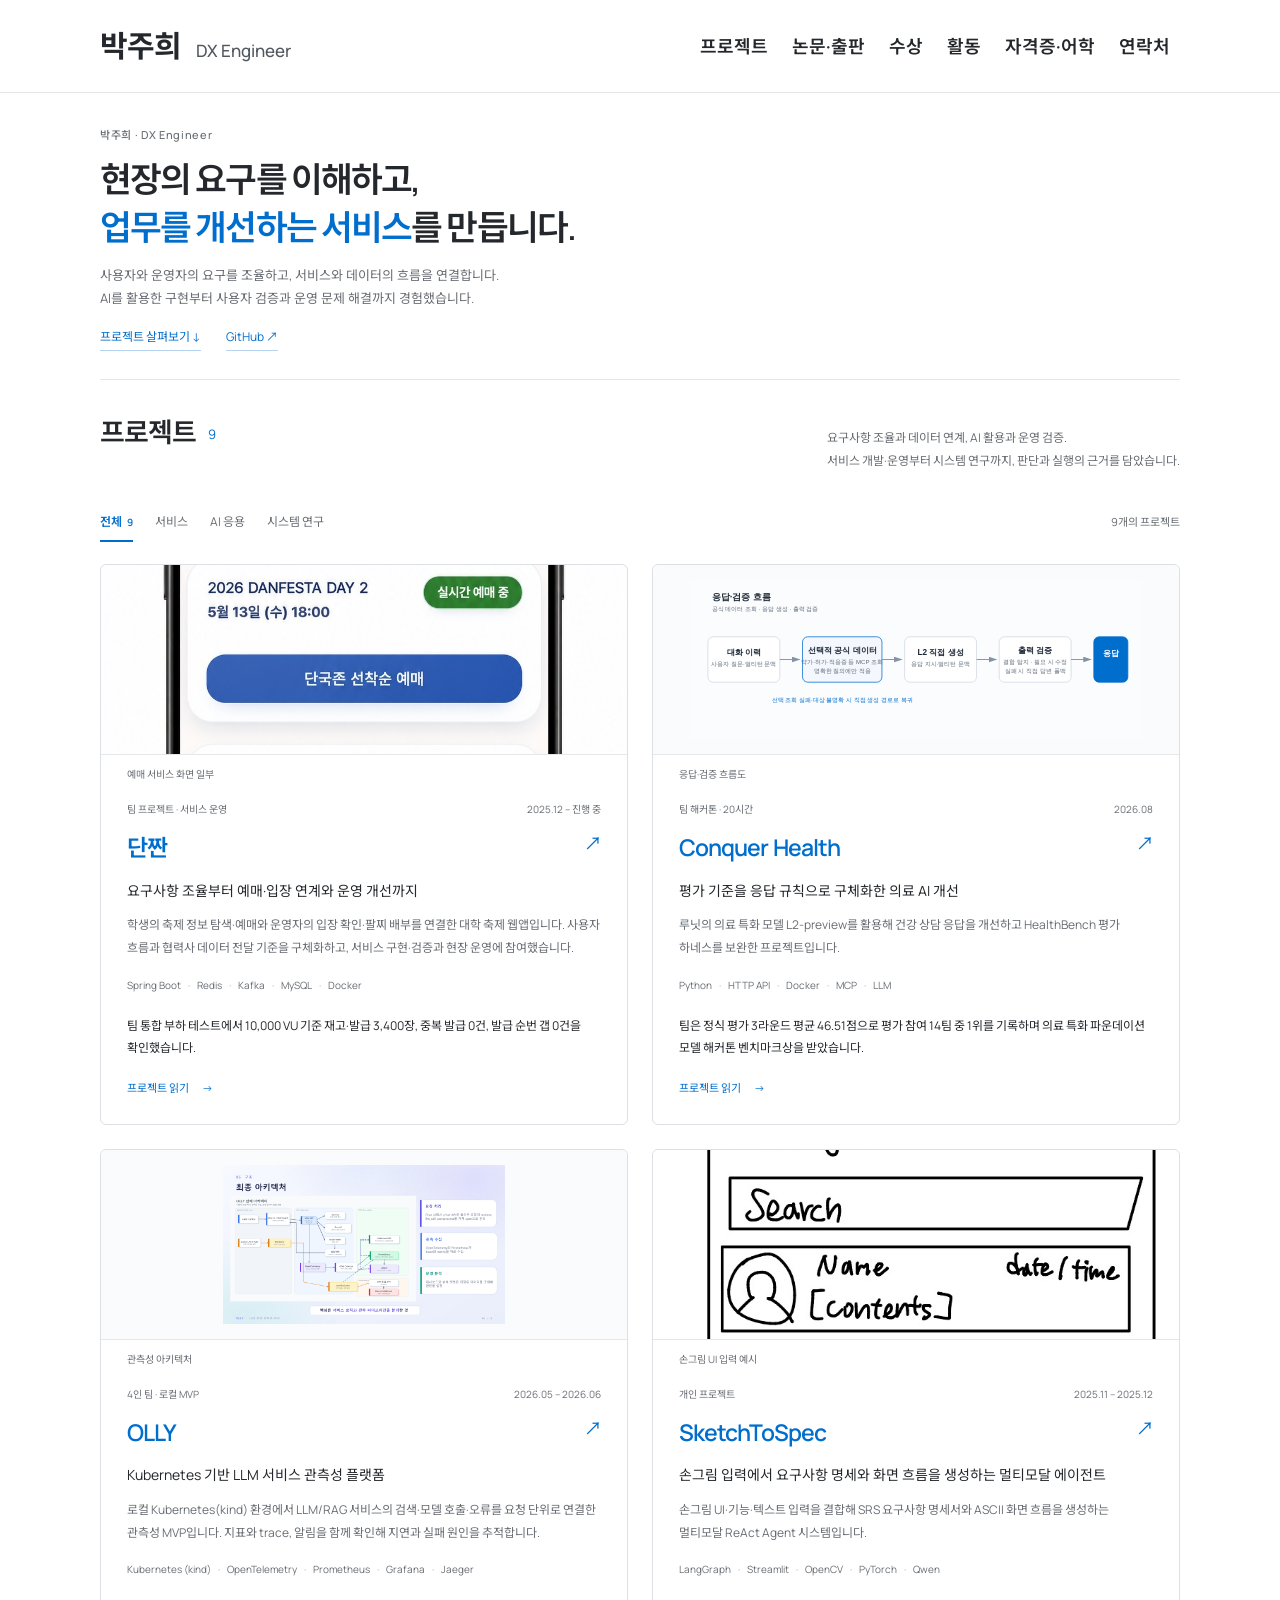
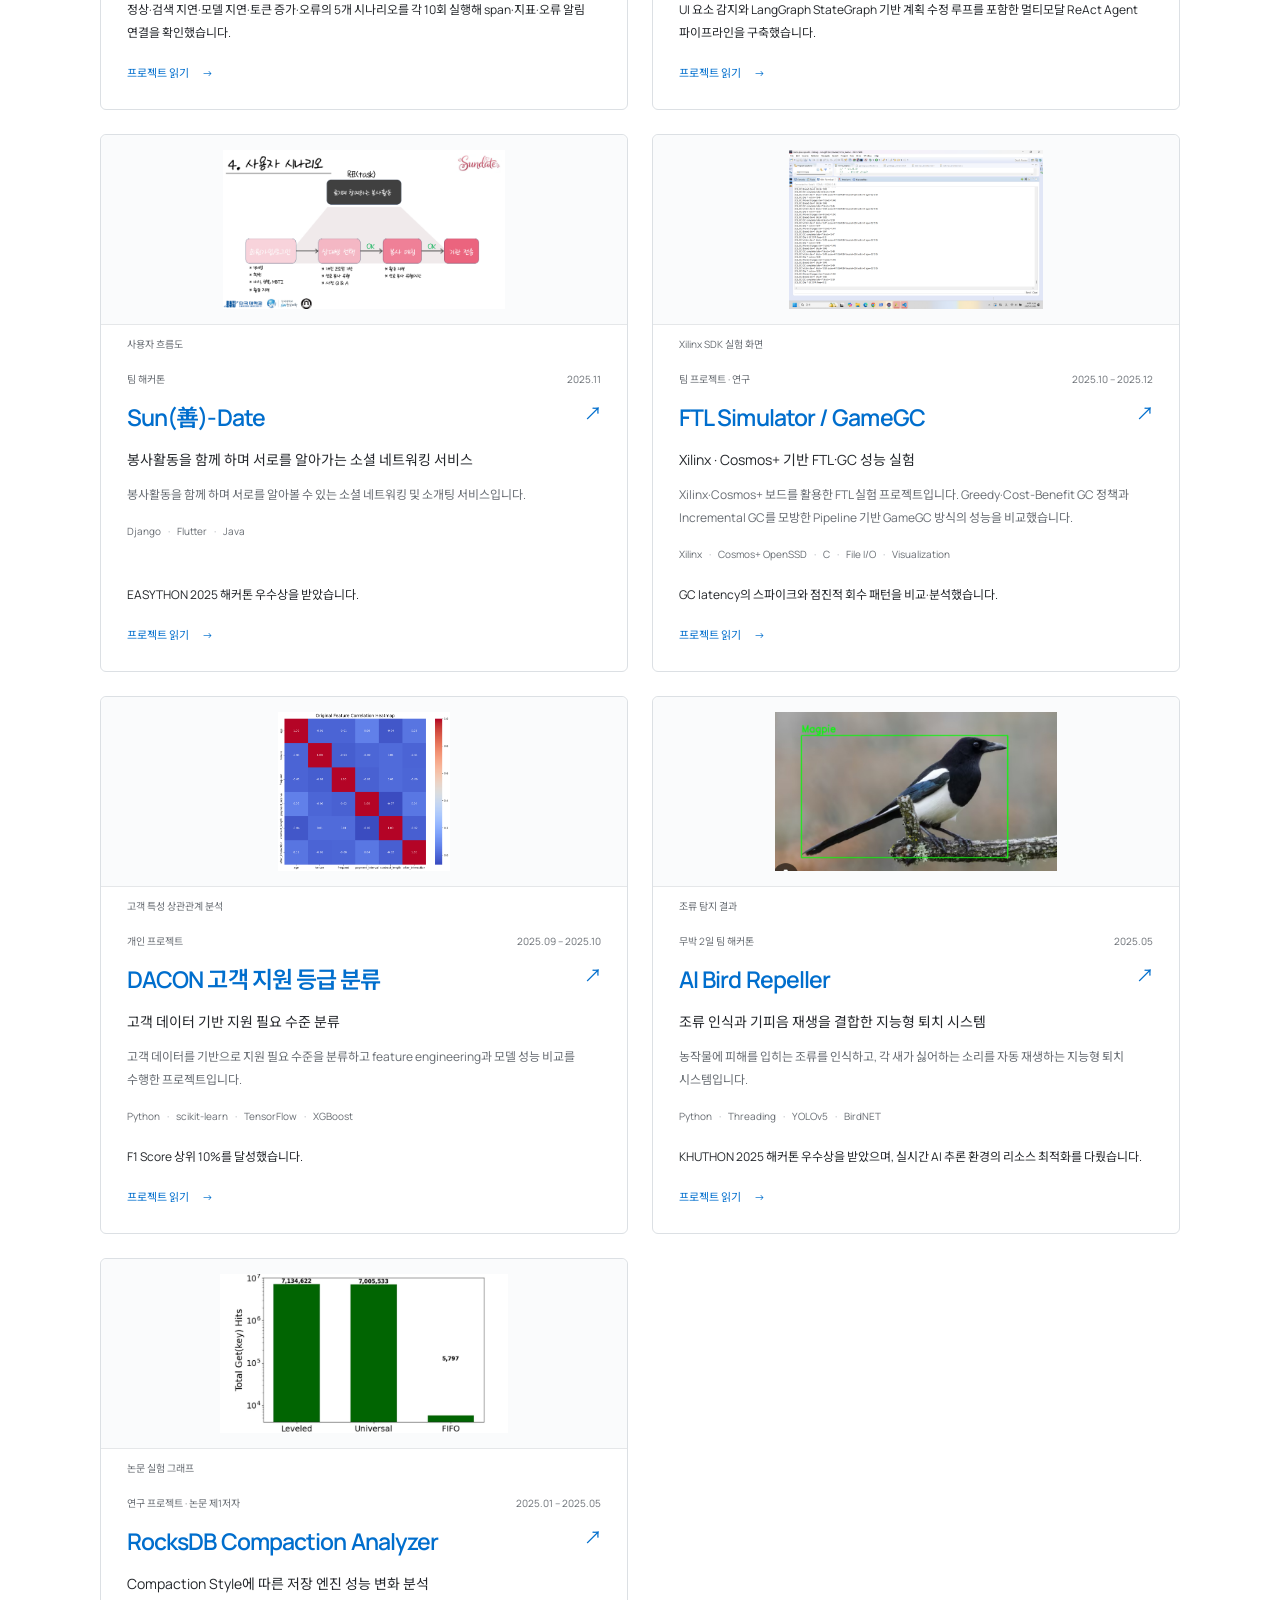
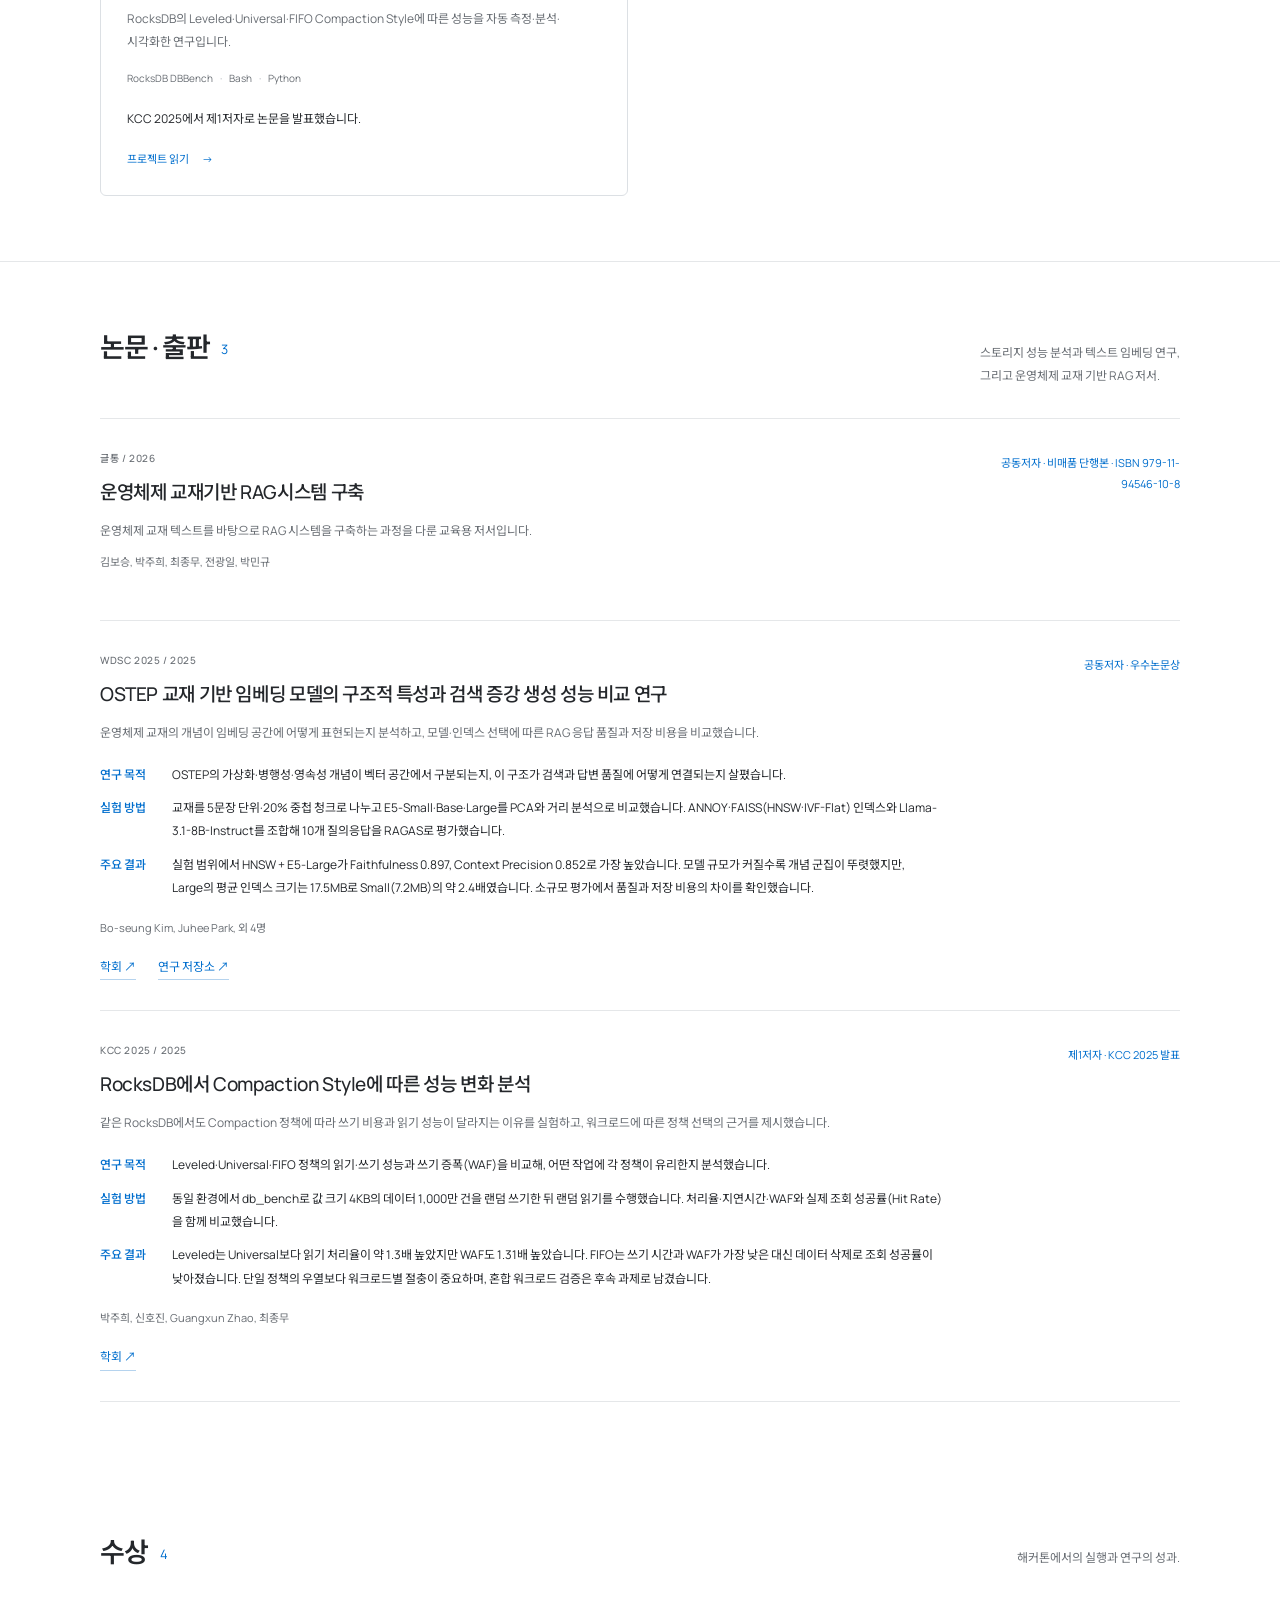
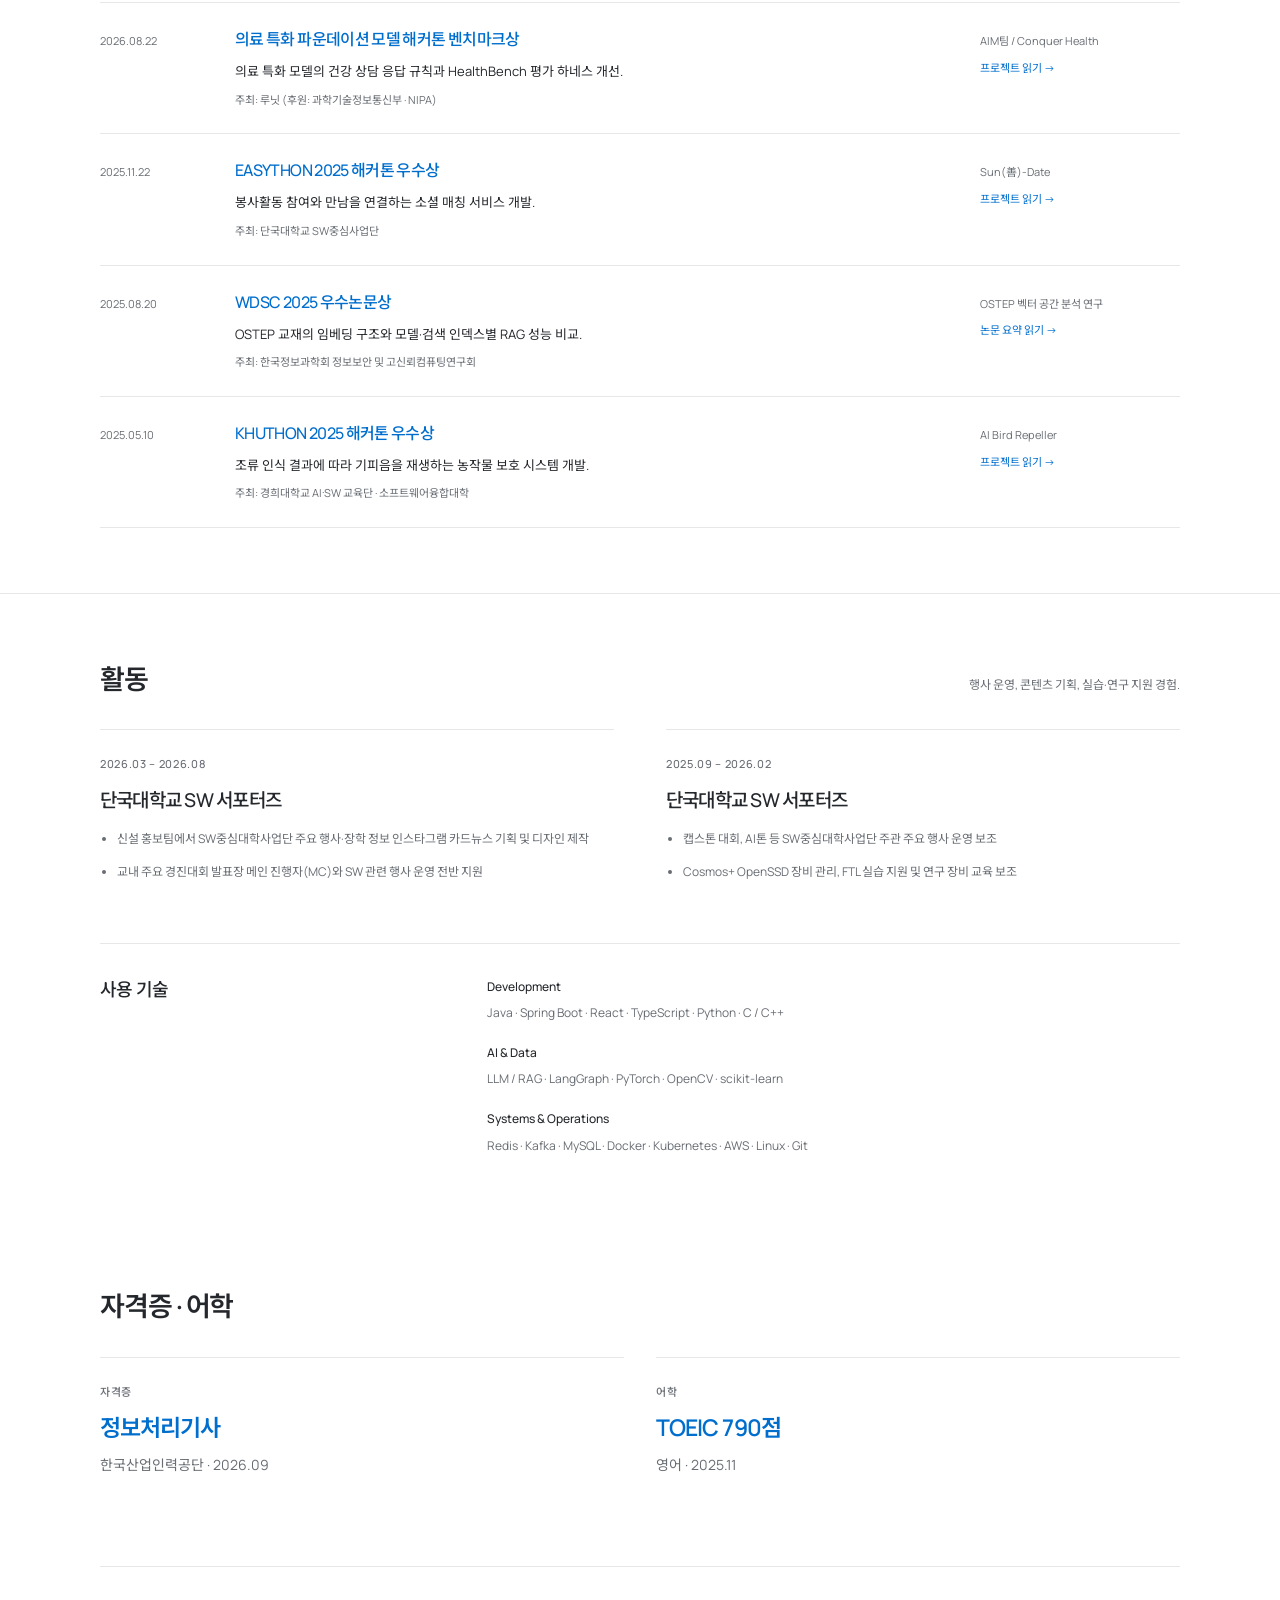
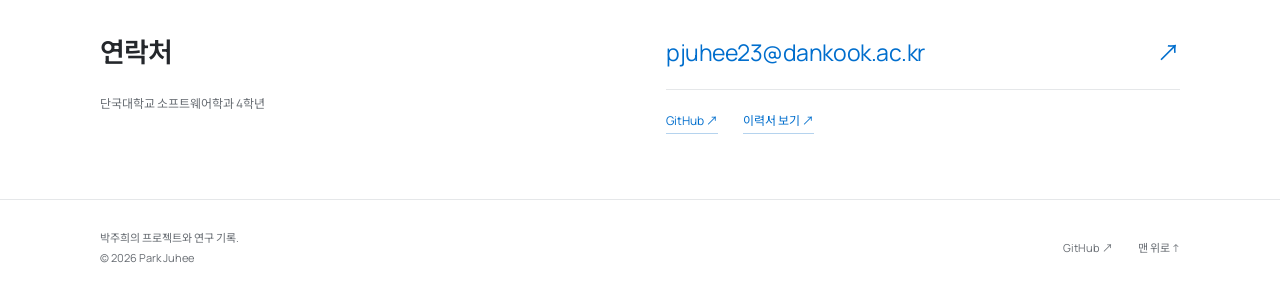
==== commit 137ead61: "Add concise award summaries and labeled hosts" ====
--- a/index.html
+++ b/index.html
@@ -5,7 +5,7 @@
 <link rel="canonical" href="https://juhee0223.github.io/"><link rel="icon" href="assets/favicon.svg" type="image/svg+xml">
 <link rel="preconnect" href="https://fonts.googleapis.com"><link rel="preconnect" href="https://fonts.gstatic.com" crossorigin>
 <link href="https://fonts.googleapis.com/css2?family=Manrope:wght@400;500;600;700;800&family=Noto+Sans+KR:wght@400;500;600;700;800&display=swap" rel="stylesheet">
-<link rel="stylesheet" href="styles.css?v=111b13af69"><script src="site.js?v=306cd93640" defer></script></head>
+<link rel="stylesheet" href="styles.css?v=eeb3eb6395"><script src="site.js?v=306cd93640" defer></script></head>
 <body><a class="skip-link" href="#main">본문으로 바로가기</a>
 <header class="site-header"><div class="nav-wrap"><a class="brand" href="index.html" aria-label="박주희 포트폴리오 홈"><span>박주희</span><small>DX Engineer</small></a>
 <button class="menu-toggle" type="button" aria-expanded="false" aria-controls="site-nav">메뉴 <span aria-hidden="true">☰</span></button>
@@ -14,7 +14,7 @@
 <section class="hero container"><p class="eyebrow">박주희 · DX Engineer</p><h1>현장의 요구를 이해하고,<br><span class="accent-text">업무를 개선하는 서비스</span>를 만듭니다.</h1><p class="hero-description">사용자와 운영자의 요구를 조율하고, 서비스와 데이터의 흐름을 연결합니다.<br>AI를 활용한 구현부터 사용자 검증과 운영 문제 해결까지 경험했습니다.</p><div class="hero-actions"><a class="text-link" href="#projects">프로젝트 살펴보기 ↓</a><a class="text-link" href="https://github.com/juhee0223" target="_blank" rel="noopener noreferrer">GitHub ↗</a></div></section>
 <section id="projects" class="section container"><div class="section-heading"><div><h2>프로젝트 <span class="section-count">9</span></h2></div><p>요구사항 조율과 데이터 연계, AI 활용과 운영 검증.<br>서비스 개발·운영부터 시스템 연구까지, 판단과 실행의 근거를 담았습니다.</p></div><div class="filter-row"><div class="filters" role="group" aria-label="프로젝트 분야 필터"><button type="button" data-filter="all" class="active" aria-pressed="true">전체 <span>9</span></button><button type="button" data-filter="service" aria-pressed="false">서비스</button><button type="button" data-filter="ai" aria-pressed="false">AI 응용</button><button type="button" data-filter="systems" aria-pressed="false">시스템 연구</button></div><p class="project-count" role="status" aria-live="polite">9개의 프로젝트</p></div><div class="project-grid"><article class="project-card" data-category="service"><a class="card-body" href="projects/danzzan.html" aria-labelledby="project-danzzan"><div class="card-media phone-detail"><img src="assets/danzzan-ticketing.png" alt="단짠의 날짜별 예매 상태와 예매 버튼 화면" width="941" height="1672" loading="lazy" decoding="async"></div><p class="card-media-label">예매 서비스 화면 일부</p><div class="card-meta"><span>팀 프로젝트 · 서비스 운영</span><span>2025.12 – 진행 중</span></div><h3 id="project-danzzan">단짠<span aria-hidden="true">↗</span></h3><p class="card-subtitle">요구사항 조율부터 예매·입장 연계와 운영 개선까지</p><p class="card-description">학생의 축제 정보 탐색·예매와 운영자의 입장 확인·팔찌 배부를 연결한 대학 축제 웹앱입니다. 사용자 흐름과 협력사 데이터 전달 기준을 구체화하고, 서비스 구현·검증과 현장 운영에 참여했습니다.</p><div class="tech-tags"><span>Spring Boot</span><span>Redis</span><span>Kafka</span><span>MySQL</span><span>Docker</span></div><div class="card-result">팀 통합 부하 테스트에서 10,000 VU 기준 재고·발급 3,400장, 중복 발급 0건, 발급 순번 갭 0건을 확인했습니다.</div><span class="card-cta">프로젝트 읽기 <span aria-hidden="true">→</span></span></a></article><article class="project-card" data-category="ai"><a class="card-body" href="projects/conquer-health.html" aria-labelledby="project-conquer-health"><div class="card-media "><img src="assets/conquer-response-flow.svg" alt="대화 이력에서 선택적 공식 데이터 조회와 L2 생성을 거쳐 출력 검증·복구 후 응답하는 흐름" width="1200" height="420" loading="lazy" decoding="async"></div><p class="card-media-label">응답·검증 흐름도</p><div class="card-meta"><span>팀 해커톤 · 20시간</span><span>2026.08</span></div><h3 id="project-conquer-health">Conquer Health<span aria-hidden="true">↗</span></h3><p class="card-subtitle">평가 기준을 응답 규칙으로 구체화한 의료 AI 개선</p><p class="card-description">루닛의 의료 특화 모델 L2-preview를 활용해 건강 상담 응답을 개선하고 HealthBench 평가 하네스를 보완한 프로젝트입니다.</p><div class="tech-tags"><span>Python</span><span>HTTP API</span><span>Docker</span><span>MCP</span><span>LLM</span></div><div class="card-result">팀은 정식 평가 3라운드 평균 46.51점으로 평가 참여 14팀 중 1위를 기록하며 의료 특화 파운데이션 모델 해커톤 벤치마크상을 받았습니다.</div><span class="card-cta">프로젝트 읽기 <span aria-hidden="true">→</span></span></a></article><article class="project-card" data-category="systems"><a class="card-body" href="projects/olly.html" aria-labelledby="project-olly"><div class="card-media "><img src="assets/olly-architecture.png" alt="Chat UI부터 OpenTelemetry·Prometheus·Jaeger·Discord 알림으로 이어지는 OLLY 구조도" width="1920" height="1080" loading="lazy" decoding="async"></div><p class="card-media-label">관측성 아키텍처</p><div class="card-meta"><span>4인 팀 · 로컬 MVP</span><span>2026.05 – 2026.06</span></div><h3 id="project-olly">OLLY<span aria-hidden="true">↗</span></h3><p class="card-subtitle">Kubernetes 기반 LLM 서비스 관측성 플랫폼</p><p class="card-description">로컬 Kubernetes(kind) 환경에서 LLM/RAG 서비스의 검색·모델 호출·오류를 요청 단위로 연결한 관측성 MVP입니다. 지표와 trace, 알림을 함께 확인해 지연과 실패 원인을 추적합니다.</p><div class="tech-tags"><span>Kubernetes (kind)</span><span>OpenTelemetry</span><span>Prometheus</span><span>Grafana</span><span>Jaeger</span></div><div class="card-result">정상·검색 지연·모델 지연·토큰 증가·오류의 5개 시나리오를 각 10회 실행해 span·지표·오류 알림 연결을 확인했습니다.</div><span class="card-cta">프로젝트 읽기 <span aria-hidden="true">→</span></span></a></article><article class="project-card" data-category="ai"><a class="card-body" href="projects/sketch-to-spec.html" aria-labelledby="project-sketch-to-spec"><div class="card-media sketch-detail"><img src="assets/sketch-input-example.jpg" alt="SketchToSpec 저장소의 손그림 메시지 화면 입력 예시" width="745" height="1168" loading="lazy" decoding="async"></div><p class="card-media-label">손그림 UI 입력 예시</p><div class="card-meta"><span>개인 프로젝트</span><span>2025.11 – 2025.12</span></div><h3 id="project-sketch-to-spec">SketchToSpec<span aria-hidden="true">↗</span></h3><p class="card-subtitle">손그림 입력에서 요구사항 명세와 화면 흐름을 생성하는 멀티모달 에이전트</p><p class="card-description">손그림 UI·기능·텍스트 입력을 결합해 SRS 요구사항 명세서와 ASCII 화면 흐름을 생성하는 멀티모달 ReAct Agent 시스템입니다.</p><div class="tech-tags"><span>LangGraph</span><span>Streamlit</span><span>OpenCV</span><span>PyTorch</span><span>Qwen</span></div><div class="card-result">UI 요소 감지와 LangGraph StateGraph 기반 계획 수정 루프를 포함한 멀티모달 ReAct Agent 파이프라인을 구축했습니다.</div><span class="card-cta">프로젝트 읽기 <span aria-hidden="true">→</span></span></a></article><article class="project-card" data-category="service"><a class="card-body" href="projects/sun-date.html" aria-labelledby="project-sun-date"><div class="card-media "><img src="assets/sundate-user-flow.png" alt="가입·상대방 선택·봉사 매칭·기관 전송으로 이어지는 Sun-Date 시나리오" width="1440" height="810" loading="lazy" decoding="async"></div><p class="card-media-label">사용자 흐름도</p><div class="card-meta"><span>팀 해커톤</span><span>2025.11</span></div><h3 id="project-sun-date">Sun(善)-Date<span aria-hidden="true">↗</span></h3><p class="card-subtitle">봉사활동을 함께 하며 서로를 알아가는 소셜 네트워킹 서비스</p><p class="card-description">봉사활동을 함께 하며 서로를 알아볼 수 있는 소셜 네트워킹 및 소개팅 서비스입니다.</p><div class="tech-tags"><span>Django</span><span>Flutter</span><span>Java</span></div><div class="card-result">EASYTHON 2025 해커톤 우수상을 받았습니다.</div><span class="card-cta">프로젝트 읽기 <span aria-hidden="true">→</span></span></a></article><article class="project-card" data-category="systems"><a class="card-body" href="projects/gamegc.html" aria-labelledby="project-gamegc"><div class="card-media "><img src="assets/gamegc-xilinx-console.png" alt="Xilinx SDK에서 Cost-Benefit GC의 victim 선택과 erase 로그를 확인하는 COSMOS+ 실험 화면" width="2876" height="1800" loading="lazy" decoding="async"></div><p class="card-media-label">Xilinx SDK 실험 화면</p><div class="card-meta"><span>팀 프로젝트 · 연구</span><span>2025.10 – 2025.12</span></div><h3 id="project-gamegc">FTL Simulator / GameGC<span aria-hidden="true">↗</span></h3><p class="card-subtitle">Xilinx · Cosmos+ 기반 FTL·GC 성능 실험</p><p class="card-description">Xilinx·Cosmos+ 보드를 활용한 FTL 실험 프로젝트입니다. Greedy·Cost-Benefit GC 정책과 Incremental GC를 모방한 Pipeline 기반 GameGC 방식의 성능을 비교했습니다.</p><div class="tech-tags"><span>Xilinx</span><span>Cosmos+ OpenSSD</span><span>C</span><span>File I/O</span><span>Visualization</span></div><div class="card-result">GC latency의 스파이크와 점진적 회수 패턴을 비교·분석했습니다.</div><span class="card-cta">프로젝트 읽기 <span aria-hidden="true">→</span></span></a></article><article class="project-card" data-category="ai"><a class="card-body" href="projects/dacon.html" aria-labelledby="project-dacon"><div class="card-media "><img src="assets/dacon-feature-heatmap.png" alt="나이·이용 기간·결제 간격 등 원본 고객 특성 간 상관계수 히트맵" width="2714" height="2519" loading="lazy" decoding="async"></div><p class="card-media-label">고객 특성 상관관계 분석</p><div class="card-meta"><span>개인 프로젝트</span><span>2025.09 – 2025.10</span></div><h3 id="project-dacon">DACON 고객 지원 등급 분류<span aria-hidden="true">↗</span></h3><p class="card-subtitle">고객 데이터 기반 지원 필요 수준 분류</p><p class="card-description">고객 데이터를 기반으로 지원 필요 수준을 분류하고 feature engineering과 모델 성능 비교를 수행한 프로젝트입니다.</p><div class="tech-tags"><span>Python</span><span>scikit-learn</span><span>TensorFlow</span><span>XGBoost</span></div><div class="card-result">F1 Score 상위 10%를 달성했습니다.</div><span class="card-cta">프로젝트 읽기 <span aria-hidden="true">→</span></span></a></article><article class="project-card" data-category="ai"><a class="card-body" href="projects/bird-repeller.html" aria-labelledby="project-bird-repeller"><div class="card-media "><img src="assets/bird-detection.jpg" alt="테스트 이미지에서 Magpie로 분류된 까치와 탐지 bounding box" width="792" height="448" loading="lazy" decoding="async"></div><p class="card-media-label">조류 탐지 결과</p><div class="card-meta"><span>무박 2일 팀 해커톤</span><span>2025.05</span></div><h3 id="project-bird-repeller">AI Bird Repeller<span aria-hidden="true">↗</span></h3><p class="card-subtitle">조류 인식과 기피음 재생을 결합한 지능형 퇴치 시스템</p><p class="card-description">농작물에 피해를 입히는 조류를 인식하고, 각 새가 싫어하는 소리를 자동 재생하는 지능형 퇴치 시스템입니다.</p><div class="tech-tags"><span>Python</span><span>Threading</span><span>YOLOv5</span><span>BirdNET</span></div><div class="card-result">KHUTHON 2025 해커톤 우수상을 받았으며, 실시간 AI 추론 환경의 리소스 최적화를 다뤘습니다.</div><span class="card-cta">프로젝트 읽기 <span aria-hidden="true">→</span></span></a></article><article class="project-card" data-category="systems"><a class="card-body" href="projects/rocksdb.html" aria-labelledby="project-rocksdb"><div class="card-media "><img src="assets/rocksdb-read-hits.jpg" alt="Leveled·Universal·FIFO 정책별 Get key 조회 성공 횟수를 비교한 로그 축 그래프" width="1564" height="863" loading="lazy" decoding="async"></div><p class="card-media-label">논문 실험 그래프</p><div class="card-meta"><span>연구 프로젝트 · 논문 제1저자</span><span>2025.01 – 2025.05</span></div><h3 id="project-rocksdb">RocksDB Compaction Analyzer<span aria-hidden="true">↗</span></h3><p class="card-subtitle">Compaction Style에 따른 저장 엔진 성능 변화 분석</p><p class="card-description">RocksDB의 Leveled·Universal·FIFO Compaction Style에 따른 성능을 자동 측정·분석·시각화한 연구입니다.</p><div class="tech-tags"><span>RocksDB DBBench</span><span>Bash</span><span>Python</span></div><div class="card-result">KCC 2025에서 제1저자로 논문을 발표했습니다.</div><span class="card-cta">프로젝트 읽기 <span aria-hidden="true">→</span></span></a></article></div></section>
 <section id="research" class="section research-section"><div class="container"><div class="section-heading"><div><h2>논문 · 출판 <span class="section-count">3</span></h2></div><p>스토리지 성능 분석과 텍스트 임베딩 연구,<br>그리고 운영체제 교재 기반 RAG 저서.</p></div><div class="publication-list"><article class="publication" id="publication-rag-book"><div class="pub-main"><div class="eyebrow">글통 / 2026</div><h3>운영체제 교재기반 RAG시스템 구축</h3><p>운영체제 교재 텍스트를 바탕으로 RAG 시스템을 구축하는 과정을 다룬 교육용 저서입니다.</p><p class="pub-authors">김보승, 박주희, 최종무, 전광일, 박민규</p><div class="pub-links"></div></div><span class="pub-distinction">공동저자 · 비매품 단행본 · ISBN 979-11-94546-10-8</span></article><article class="publication" id="publication-wdsc"><div class="pub-main"><div class="eyebrow">WDSC 2025 / 2025</div><h3>OSTEP 교재 기반 임베딩 모델의 구조적 특성과 검색 증강 생성 성능 비교 연구</h3><p>운영체제 교재의 개념이 임베딩 공간에 어떻게 표현되는지 분석하고, 모델·인덱스 선택에 따른 RAG 응답 품질과 저장 비용을 비교했습니다.</p><dl class="pub-abstract"><div><dt>연구 목적</dt><dd>OSTEP의 가상화·병행성·영속성 개념이 벡터 공간에서 구분되는지, 이 구조가 검색과 답변 품질에 어떻게 연결되는지 살폈습니다.</dd></div><div><dt>실험 방법</dt><dd>교재를 5문장 단위·20% 중첩 청크로 나누고 E5-Small·Base·Large를 PCA와 거리 분석으로 비교했습니다. ANNOY·FAISS(HNSW·IVF-Flat) 인덱스와 Llama-3.1-8B-Instruct를 조합해 10개 질의응답을 RAGAS로 평가했습니다.</dd></div><div><dt>주요 결과</dt><dd>실험 범위에서 HNSW + E5-Large가 Faithfulness 0.897, Context Precision 0.852로 가장 높았습니다. 모델 규모가 커질수록 개념 군집이 뚜렷했지만, Large의 평균 인덱스 크기는 17.5MB로 Small(7.2MB)의 약 2.4배였습니다. 소규모 평가에서 품질과 저장 비용의 차이를 확인했습니다.</dd></div></dl><p class="pub-authors">Bo-seung Kim, Juhee Park, 외 4명</p><div class="pub-links"><a class="text-link" href="https://sites.google.com/view/wdsc2025/" target="_blank" rel="noopener noreferrer">학회 <span aria-hidden="true">↗</span></a><a class="text-link" href="https://github.com/DKU-StarLab/OSTEP_RAG" target="_blank" rel="noopener noreferrer">연구 저장소 <span aria-hidden="true">↗</span></a></div></div><span class="pub-distinction">공동저자 · 우수논문상</span></article><article class="publication" id="publication-kcc"><div class="pub-main"><div class="eyebrow">KCC 2025 / 2025</div><h3>RocksDB에서 Compaction Style에 따른 성능 변화 분석</h3><p>같은 RocksDB에서도 Compaction 정책에 따라 쓰기 비용과 읽기 성능이 달라지는 이유를 실험하고, 워크로드에 따른 정책 선택의 근거를 제시했습니다.</p><dl class="pub-abstract"><div><dt>연구 목적</dt><dd>Leveled·Universal·FIFO 정책의 읽기·쓰기 성능과 쓰기 증폭(WAF)을 비교해, 어떤 작업에 각 정책이 유리한지 분석했습니다.</dd></div><div><dt>실험 방법</dt><dd>동일 환경에서 db_bench로 값 크기 4KB의 데이터 1,000만 건을 랜덤 쓰기한 뒤 랜덤 읽기를 수행했습니다. 처리율·지연시간·WAF와 실제 조회 성공률(Hit Rate)을 함께 비교했습니다.</dd></div><div><dt>주요 결과</dt><dd>Leveled는 Universal보다 읽기 처리율이 약 1.3배 높았지만 WAF도 1.31배 높았습니다. FIFO는 쓰기 시간과 WAF가 가장 낮은 대신 데이터 삭제로 조회 성공률이 낮아졌습니다. 단일 정책의 우열보다 워크로드별 절충이 중요하며, 혼합 워크로드 검증은 후속 과제로 남겼습니다.</dd></div></dl><p class="pub-authors">박주희, 신호진, Guangxun Zhao, 최종무</p><div class="pub-links"><a class="text-link" href="https://www.kiise.or.kr/conference/kcc/2025/" target="_blank" rel="noopener noreferrer">학회 <span aria-hidden="true">↗</span></a></div></div><span class="pub-distinction">제1저자 · KCC 2025 발표</span></article></div></div></section>
-<section id="awards" class="section container"><div class="section-heading"><div><h2>수상 <span class="section-count">4</span></h2></div><p>해커톤에서의 실행과 연구의 성과.</p></div><div class="award-list"><article class="award"><time>2026.08.22</time><div><h3>의료 특화 파운데이션 모델 해커톤 벤치마크상</h3><p>루닛 · 과학기술정보통신부 · NIPA</p></div><a class="award-project" href="projects/conquer-health.html"><span>AIM팀 / Conquer Health</span><span class="award-cta">프로젝트 읽기 <span aria-hidden="true">→</span></span></a></article><article class="award"><time>2025.11.22</time><div><h3>EASYTHON 2025 해커톤 우수상</h3><p>단국대 SW중심사업단</p></div><a class="award-project" href="projects/sun-date.html"><span>Sun(善)-Date</span><span class="award-cta">프로젝트 읽기 <span aria-hidden="true">→</span></span></a></article><article class="award"><time>2025.08.20</time><div><h3>WDSC 2025 우수논문상</h3><p>정보보안 및 고신뢰컴퓨팅 하계워크샵</p></div><a class="award-project" href="#publication-wdsc"><span>OSTEP 벡터 공간 분석 연구</span><span class="award-cta">논문 요약 읽기 <span aria-hidden="true">→</span></span></a></article><article class="award"><time>2025.05.10</time><div><h3>KHUTHON 2025 해커톤 우수상</h3><p>SW중심사업단 (단국대 외 3개교)</p></div><a class="award-project" href="projects/bird-repeller.html"><span>AI Bird Repeller</span><span class="award-cta">프로젝트 읽기 <span aria-hidden="true">→</span></span></a></article></div></section>
+<section id="awards" class="section container"><div class="section-heading"><div><h2>수상 <span class="section-count">4</span></h2></div><p>해커톤에서의 실행과 연구의 성과.</p></div><div class="award-list"><article class="award"><time>2026.08.22</time><div><h3>의료 특화 파운데이션 모델 해커톤 벤치마크상</h3><p class="award-summary">의료 특화 모델의 건강 상담 응답 규칙과 HealthBench 평가 하네스 개선.</p><p class="award-host">주최: 루닛 (후원: 과학기술정보통신부 · NIPA)</p></div><a class="award-project" href="projects/conquer-health.html"><span>AIM팀 / Conquer Health</span><span class="award-cta">프로젝트 읽기 <span aria-hidden="true">→</span></span></a></article><article class="award"><time>2025.11.22</time><div><h3>EASYTHON 2025 해커톤 우수상</h3><p class="award-summary">봉사활동 참여와 만남을 연결하는 소셜 매칭 서비스 개발.</p><p class="award-host">주최: 단국대학교 SW중심사업단</p></div><a class="award-project" href="projects/sun-date.html"><span>Sun(善)-Date</span><span class="award-cta">프로젝트 읽기 <span aria-hidden="true">→</span></span></a></article><article class="award"><time>2025.08.20</time><div><h3>WDSC 2025 우수논문상</h3><p class="award-summary">OSTEP 교재의 임베딩 구조와 모델·검색 인덱스별 RAG 성능 비교.</p><p class="award-host">주최: 한국정보과학회 정보보안 및 고신뢰컴퓨팅연구회</p></div><a class="award-project" href="#publication-wdsc"><span>OSTEP 벡터 공간 분석 연구</span><span class="award-cta">논문 요약 읽기 <span aria-hidden="true">→</span></span></a></article><article class="award"><time>2025.05.10</time><div><h3>KHUTHON 2025 해커톤 우수상</h3><p class="award-summary">조류 인식 결과에 따라 기피음을 재생하는 농작물 보호 시스템 개발.</p><p class="award-host">주최: 경희대학교 AI·SW 교육단 · 소프트웨어융합대학</p></div><a class="award-project" href="projects/bird-repeller.html"><span>AI Bird Repeller</span><span class="award-cta">프로젝트 읽기 <span aria-hidden="true">→</span></span></a></article></div></section>
 <section id="activities" class="section activities-section"><div class="container"><div class="section-heading"><div><h2>활동</h2></div><p>행사 운영, 콘텐츠 기획, 실습·연구 지원 경험.</p></div><div class="activity-grid"><article class="activity"><div class="eyebrow">2026.03 – 2026.08</div><h3>단국대학교 SW 서포터즈</h3><ul><li>신설 홍보팀에서 SW중심대학사업단 주요 행사·장학 정보 인스타그램 카드뉴스 기획 및 디자인 제작</li><li>교내 주요 경진대회 발표장 메인 진행자(MC)와 SW 관련 행사 운영 전반 지원</li></ul></article><article class="activity"><div class="eyebrow">2025.09 – 2026.02</div><h3>단국대학교 SW 서포터즈</h3><ul><li>캡스톤 대회, AI톤 등 SW중심대학사업단 주관 주요 행사 운영 보조</li><li>Cosmos+ OpenSSD 장비 관리, FTL 실습 지원 및 연구 장비 교육 보조</li></ul></article></div><div class="skills-panel"><div><h3>사용 기술</h3></div><div class="skill-groups"><p><strong>Development</strong><span>Java · Spring Boot · React · TypeScript · Python · C / C++</span></p><p><strong>AI & Data</strong><span>LLM / RAG · LangGraph · PyTorch · OpenCV · scikit-learn</span></p><p><strong>Systems & Operations</strong><span>Redis · Kafka · MySQL · Docker · Kubernetes · AWS · Linux · Git</span></p></div></div></div></section>
 <section id="credentials" class="section container"><div class="section-heading"><h2>자격증 · 어학</h2></div><div class="credential-grid"><article class="credential"><p class="eyebrow">자격증</p><h3>정보처리기사</h3><p class="credential-detail">한국산업인력공단 · <time>2026.09</time></p></article><article class="credential"><p class="eyebrow">어학</p><h3>TOEIC 790점</h3><p class="credential-detail">영어 · <time>2025.11</time></p></article></div></section>
 <section id="contact" class="section container contact-section"><div><h2>연락처</h2><p>단국대학교 소프트웨어학과 4학년</p></div><div class="contact-links"><a class="contact-email" href="mailto:pjuhee23@dankook.ac.kr">pjuhee23@dankook.ac.kr <span>↗</span></a><div><a class="text-link" href="https://github.com/juhee0223" target="_blank" rel="noopener noreferrer">GitHub ↗</a><a class="text-link" href="https://github.com/juhee0223/juhee0223/blob/main/Resume_JuheePark.md" target="_blank" rel="noopener noreferrer">이력서 보기 ↗</a></div></div></section></main>
--- a/styles.css
+++ b/styles.css
@@ -98,7 +98,8 @@
 .award-cta { color: var(--accent); font-size: 11px; }
 .award-project:hover .award-cta { color: var(--accent-hover); text-decoration: underline; text-underline-offset: 4px; }
 .award h3 { font-size: 16px; font-weight: 500; color: var(--accent); }
-.award p { font-size: 11px; color: var(--muted); margin-top: 7px; }
+.award-summary { font-size: 13px; color: var(--ink); margin-top: 9px; line-height: 1.8; }
+.award-host { font-size: 11px; color: var(--muted); margin-top: 6px; }
 .activity-grid { display: grid; grid-template-columns: 1fr 1fr; gap: 52px; }
 .activity { padding-block: 24px; border-top: 1px solid var(--line); }
 .activity h3 { font-size: 19px; font-weight: 500; margin-top: 12px; }
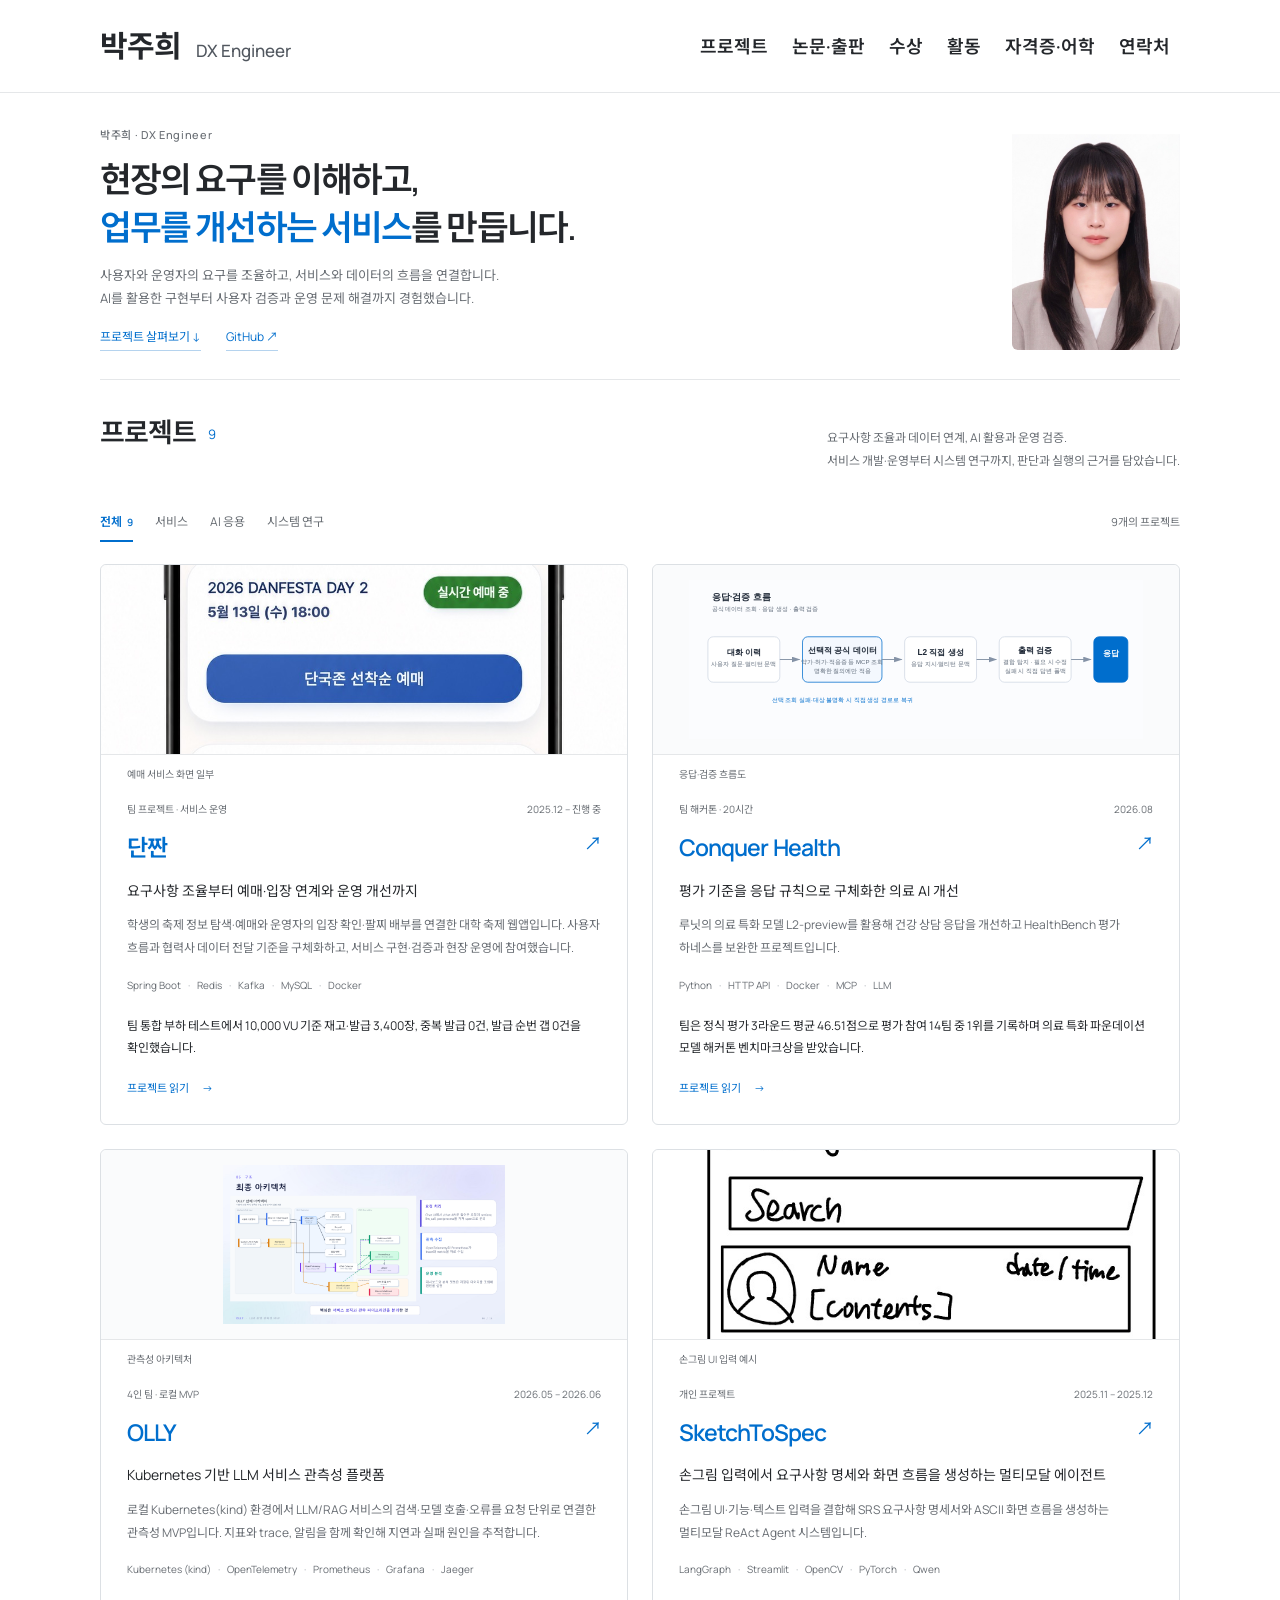
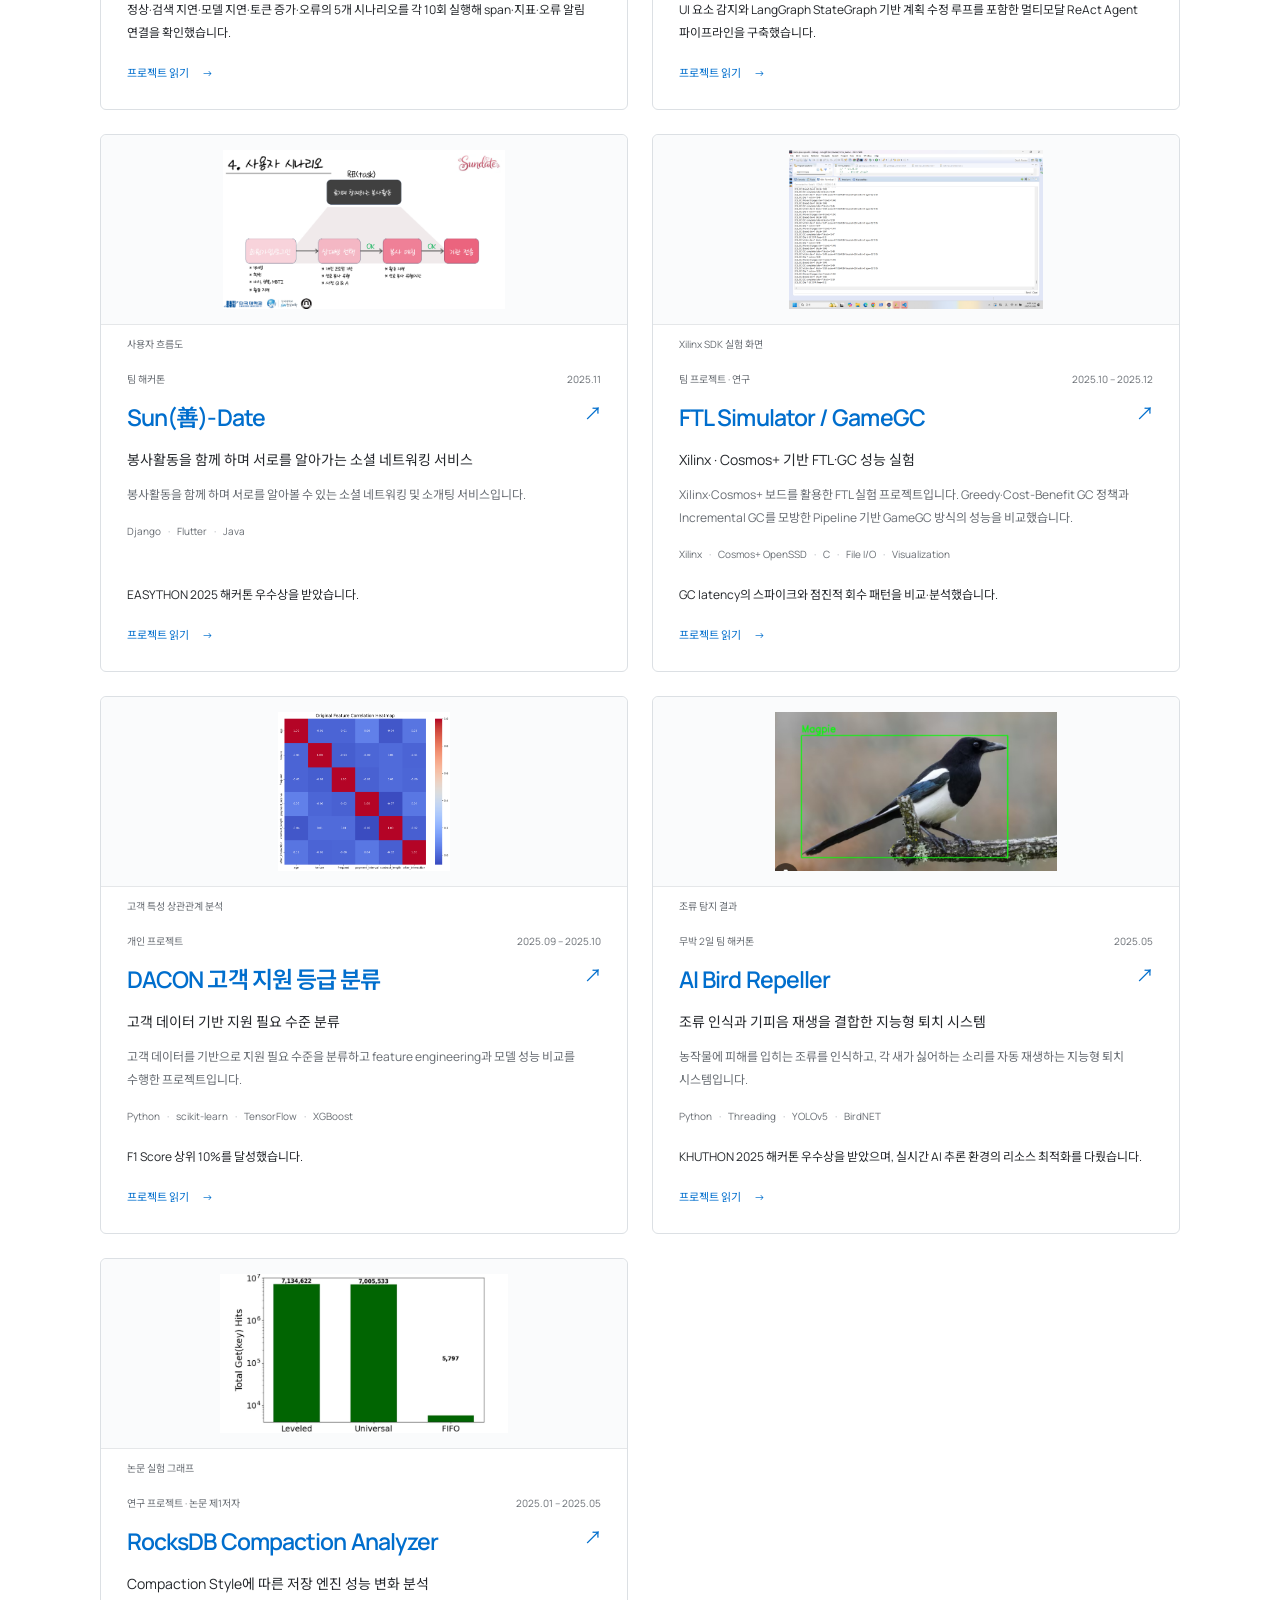
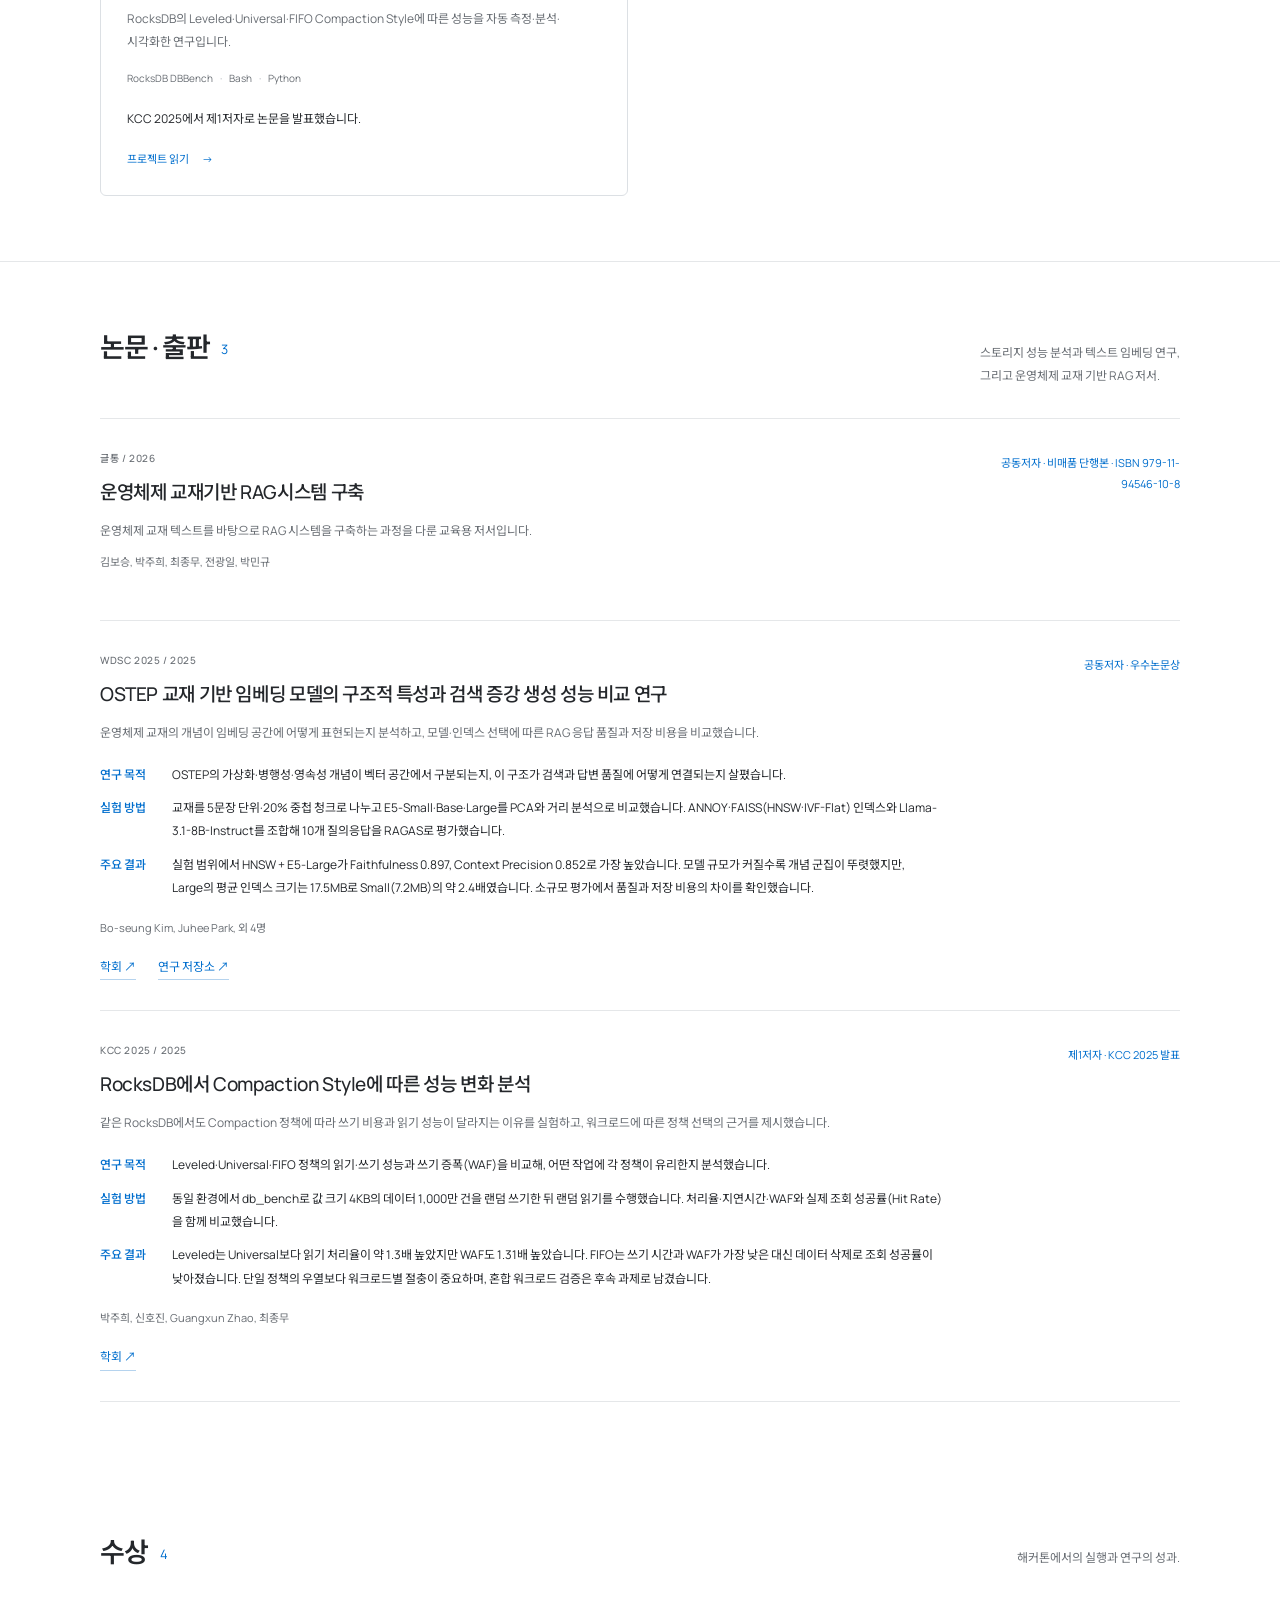
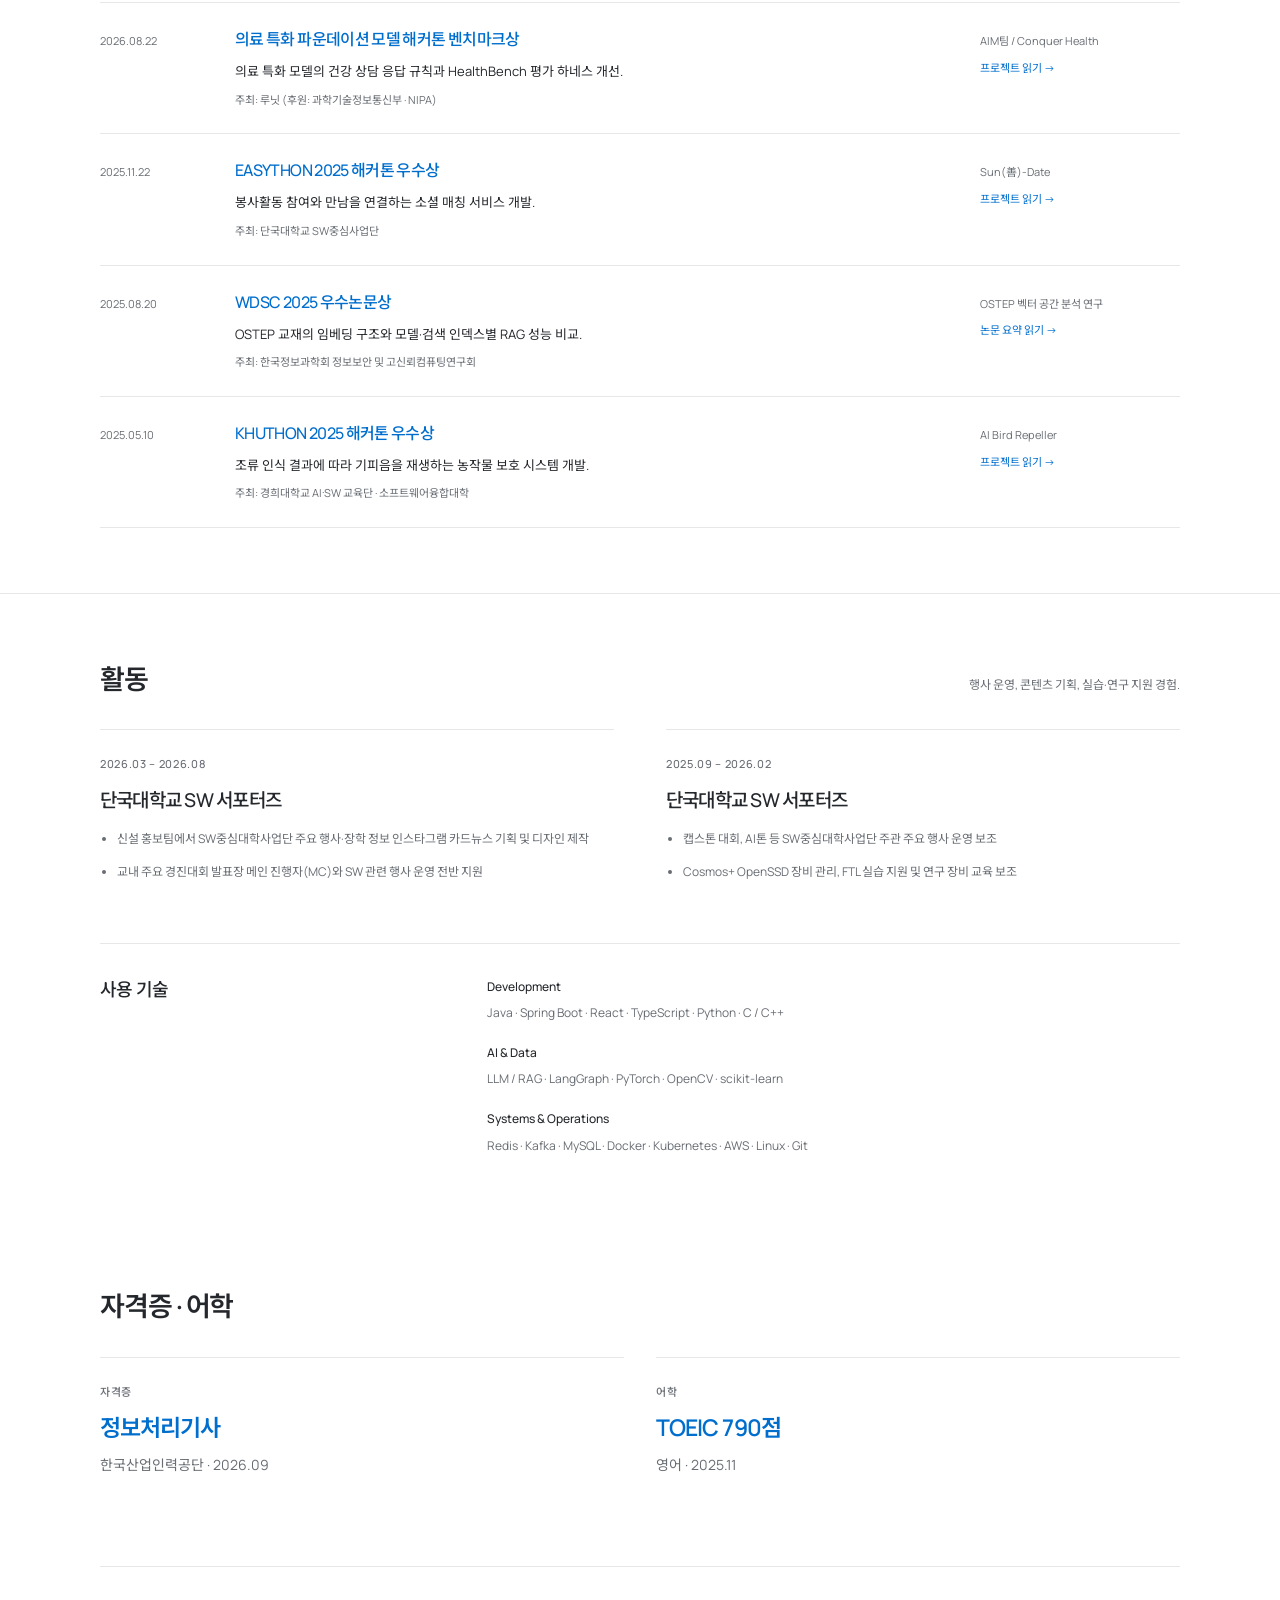
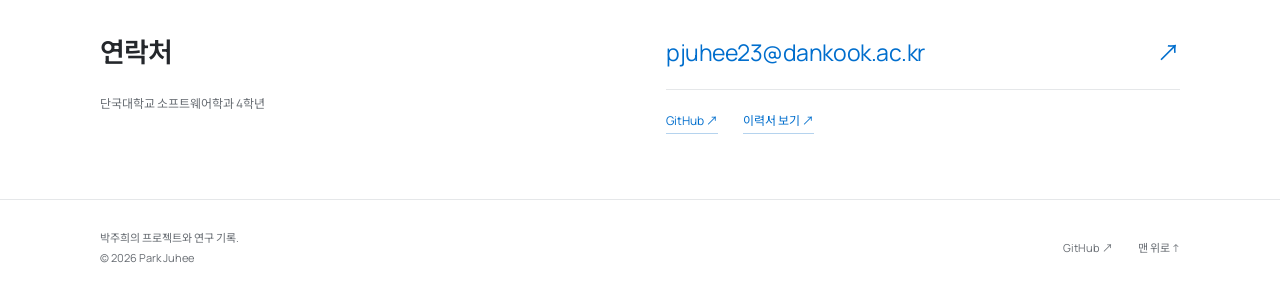
==== commit c2c6dc15: "Add profile portrait to the introductory section" ====
--- a/index.html
+++ b/index.html
@@ -5,13 +5,13 @@
 <link rel="canonical" href="https://juhee0223.github.io/"><link rel="icon" href="assets/favicon.svg" type="image/svg+xml">
 <link rel="preconnect" href="https://fonts.googleapis.com"><link rel="preconnect" href="https://fonts.gstatic.com" crossorigin>
 <link href="https://fonts.googleapis.com/css2?family=Manrope:wght@400;500;600;700;800&family=Noto+Sans+KR:wght@400;500;600;700;800&display=swap" rel="stylesheet">
-<link rel="stylesheet" href="styles.css?v=eeb3eb6395"><script src="site.js?v=306cd93640" defer></script></head>
+<link rel="stylesheet" href="styles.css?v=0dcfb8a3fe"><script src="site.js?v=306cd93640" defer></script></head>
 <body><a class="skip-link" href="#main">본문으로 바로가기</a>
 <header class="site-header"><div class="nav-wrap"><a class="brand" href="index.html" aria-label="박주희 포트폴리오 홈"><span>박주희</span><small>DX Engineer</small></a>
 <button class="menu-toggle" type="button" aria-expanded="false" aria-controls="site-nav">메뉴 <span aria-hidden="true">☰</span></button>
 <nav id="site-nav" aria-label="주요 메뉴"><a href="#projects">프로젝트</a><a href="#research">논문·출판</a><a href="#awards">수상</a><a href="#activities">활동</a><a href="#credentials">자격증·어학</a><a class="nav-contact" href="#contact">연락처</a></nav></div></header>
 <main id="main">
-<section class="hero container"><p class="eyebrow">박주희 · DX Engineer</p><h1>현장의 요구를 이해하고,<br><span class="accent-text">업무를 개선하는 서비스</span>를 만듭니다.</h1><p class="hero-description">사용자와 운영자의 요구를 조율하고, 서비스와 데이터의 흐름을 연결합니다.<br>AI를 활용한 구현부터 사용자 검증과 운영 문제 해결까지 경험했습니다.</p><div class="hero-actions"><a class="text-link" href="#projects">프로젝트 살펴보기 ↓</a><a class="text-link" href="https://github.com/juhee0223" target="_blank" rel="noopener noreferrer">GitHub ↗</a></div></section>
+<section class="hero container"><img class="hero-portrait" src="assets/juhee-portrait.jpg" alt="박주희 프로필 사진" width="1169" height="1712" fetchpriority="high"><p class="eyebrow">박주희 · DX Engineer</p><h1>현장의 요구를 이해하고,<br><span class="accent-text">업무를 개선하는 서비스</span>를 만듭니다.</h1><p class="hero-description">사용자와 운영자의 요구를 조율하고, 서비스와 데이터의 흐름을 연결합니다.<br>AI를 활용한 구현부터 사용자 검증과 운영 문제 해결까지 경험했습니다.</p><div class="hero-actions"><a class="text-link" href="#projects">프로젝트 살펴보기 ↓</a><a class="text-link" href="https://github.com/juhee0223" target="_blank" rel="noopener noreferrer">GitHub ↗</a></div></section>
 <section id="projects" class="section container"><div class="section-heading"><div><h2>프로젝트 <span class="section-count">9</span></h2></div><p>요구사항 조율과 데이터 연계, AI 활용과 운영 검증.<br>서비스 개발·운영부터 시스템 연구까지, 판단과 실행의 근거를 담았습니다.</p></div><div class="filter-row"><div class="filters" role="group" aria-label="프로젝트 분야 필터"><button type="button" data-filter="all" class="active" aria-pressed="true">전체 <span>9</span></button><button type="button" data-filter="service" aria-pressed="false">서비스</button><button type="button" data-filter="ai" aria-pressed="false">AI 응용</button><button type="button" data-filter="systems" aria-pressed="false">시스템 연구</button></div><p class="project-count" role="status" aria-live="polite">9개의 프로젝트</p></div><div class="project-grid"><article class="project-card" data-category="service"><a class="card-body" href="projects/danzzan.html" aria-labelledby="project-danzzan"><div class="card-media phone-detail"><img src="assets/danzzan-ticketing.png" alt="단짠의 날짜별 예매 상태와 예매 버튼 화면" width="941" height="1672" loading="lazy" decoding="async"></div><p class="card-media-label">예매 서비스 화면 일부</p><div class="card-meta"><span>팀 프로젝트 · 서비스 운영</span><span>2025.12 – 진행 중</span></div><h3 id="project-danzzan">단짠<span aria-hidden="true">↗</span></h3><p class="card-subtitle">요구사항 조율부터 예매·입장 연계와 운영 개선까지</p><p class="card-description">학생의 축제 정보 탐색·예매와 운영자의 입장 확인·팔찌 배부를 연결한 대학 축제 웹앱입니다. 사용자 흐름과 협력사 데이터 전달 기준을 구체화하고, 서비스 구현·검증과 현장 운영에 참여했습니다.</p><div class="tech-tags"><span>Spring Boot</span><span>Redis</span><span>Kafka</span><span>MySQL</span><span>Docker</span></div><div class="card-result">팀 통합 부하 테스트에서 10,000 VU 기준 재고·발급 3,400장, 중복 발급 0건, 발급 순번 갭 0건을 확인했습니다.</div><span class="card-cta">프로젝트 읽기 <span aria-hidden="true">→</span></span></a></article><article class="project-card" data-category="ai"><a class="card-body" href="projects/conquer-health.html" aria-labelledby="project-conquer-health"><div class="card-media "><img src="assets/conquer-response-flow.svg" alt="대화 이력에서 선택적 공식 데이터 조회와 L2 생성을 거쳐 출력 검증·복구 후 응답하는 흐름" width="1200" height="420" loading="lazy" decoding="async"></div><p class="card-media-label">응답·검증 흐름도</p><div class="card-meta"><span>팀 해커톤 · 20시간</span><span>2026.08</span></div><h3 id="project-conquer-health">Conquer Health<span aria-hidden="true">↗</span></h3><p class="card-subtitle">평가 기준을 응답 규칙으로 구체화한 의료 AI 개선</p><p class="card-description">루닛의 의료 특화 모델 L2-preview를 활용해 건강 상담 응답을 개선하고 HealthBench 평가 하네스를 보완한 프로젝트입니다.</p><div class="tech-tags"><span>Python</span><span>HTTP API</span><span>Docker</span><span>MCP</span><span>LLM</span></div><div class="card-result">팀은 정식 평가 3라운드 평균 46.51점으로 평가 참여 14팀 중 1위를 기록하며 의료 특화 파운데이션 모델 해커톤 벤치마크상을 받았습니다.</div><span class="card-cta">프로젝트 읽기 <span aria-hidden="true">→</span></span></a></article><article class="project-card" data-category="systems"><a class="card-body" href="projects/olly.html" aria-labelledby="project-olly"><div class="card-media "><img src="assets/olly-architecture.png" alt="Chat UI부터 OpenTelemetry·Prometheus·Jaeger·Discord 알림으로 이어지는 OLLY 구조도" width="1920" height="1080" loading="lazy" decoding="async"></div><p class="card-media-label">관측성 아키텍처</p><div class="card-meta"><span>4인 팀 · 로컬 MVP</span><span>2026.05 – 2026.06</span></div><h3 id="project-olly">OLLY<span aria-hidden="true">↗</span></h3><p class="card-subtitle">Kubernetes 기반 LLM 서비스 관측성 플랫폼</p><p class="card-description">로컬 Kubernetes(kind) 환경에서 LLM/RAG 서비스의 검색·모델 호출·오류를 요청 단위로 연결한 관측성 MVP입니다. 지표와 trace, 알림을 함께 확인해 지연과 실패 원인을 추적합니다.</p><div class="tech-tags"><span>Kubernetes (kind)</span><span>OpenTelemetry</span><span>Prometheus</span><span>Grafana</span><span>Jaeger</span></div><div class="card-result">정상·검색 지연·모델 지연·토큰 증가·오류의 5개 시나리오를 각 10회 실행해 span·지표·오류 알림 연결을 확인했습니다.</div><span class="card-cta">프로젝트 읽기 <span aria-hidden="true">→</span></span></a></article><article class="project-card" data-category="ai"><a class="card-body" href="projects/sketch-to-spec.html" aria-labelledby="project-sketch-to-spec"><div class="card-media sketch-detail"><img src="assets/sketch-input-example.jpg" alt="SketchToSpec 저장소의 손그림 메시지 화면 입력 예시" width="745" height="1168" loading="lazy" decoding="async"></div><p class="card-media-label">손그림 UI 입력 예시</p><div class="card-meta"><span>개인 프로젝트</span><span>2025.11 – 2025.12</span></div><h3 id="project-sketch-to-spec">SketchToSpec<span aria-hidden="true">↗</span></h3><p class="card-subtitle">손그림 입력에서 요구사항 명세와 화면 흐름을 생성하는 멀티모달 에이전트</p><p class="card-description">손그림 UI·기능·텍스트 입력을 결합해 SRS 요구사항 명세서와 ASCII 화면 흐름을 생성하는 멀티모달 ReAct Agent 시스템입니다.</p><div class="tech-tags"><span>LangGraph</span><span>Streamlit</span><span>OpenCV</span><span>PyTorch</span><span>Qwen</span></div><div class="card-result">UI 요소 감지와 LangGraph StateGraph 기반 계획 수정 루프를 포함한 멀티모달 ReAct Agent 파이프라인을 구축했습니다.</div><span class="card-cta">프로젝트 읽기 <span aria-hidden="true">→</span></span></a></article><article class="project-card" data-category="service"><a class="card-body" href="projects/sun-date.html" aria-labelledby="project-sun-date"><div class="card-media "><img src="assets/sundate-user-flow.png" alt="가입·상대방 선택·봉사 매칭·기관 전송으로 이어지는 Sun-Date 시나리오" width="1440" height="810" loading="lazy" decoding="async"></div><p class="card-media-label">사용자 흐름도</p><div class="card-meta"><span>팀 해커톤</span><span>2025.11</span></div><h3 id="project-sun-date">Sun(善)-Date<span aria-hidden="true">↗</span></h3><p class="card-subtitle">봉사활동을 함께 하며 서로를 알아가는 소셜 네트워킹 서비스</p><p class="card-description">봉사활동을 함께 하며 서로를 알아볼 수 있는 소셜 네트워킹 및 소개팅 서비스입니다.</p><div class="tech-tags"><span>Django</span><span>Flutter</span><span>Java</span></div><div class="card-result">EASYTHON 2025 해커톤 우수상을 받았습니다.</div><span class="card-cta">프로젝트 읽기 <span aria-hidden="true">→</span></span></a></article><article class="project-card" data-category="systems"><a class="card-body" href="projects/gamegc.html" aria-labelledby="project-gamegc"><div class="card-media "><img src="assets/gamegc-xilinx-console.png" alt="Xilinx SDK에서 Cost-Benefit GC의 victim 선택과 erase 로그를 확인하는 COSMOS+ 실험 화면" width="2876" height="1800" loading="lazy" decoding="async"></div><p class="card-media-label">Xilinx SDK 실험 화면</p><div class="card-meta"><span>팀 프로젝트 · 연구</span><span>2025.10 – 2025.12</span></div><h3 id="project-gamegc">FTL Simulator / GameGC<span aria-hidden="true">↗</span></h3><p class="card-subtitle">Xilinx · Cosmos+ 기반 FTL·GC 성능 실험</p><p class="card-description">Xilinx·Cosmos+ 보드를 활용한 FTL 실험 프로젝트입니다. Greedy·Cost-Benefit GC 정책과 Incremental GC를 모방한 Pipeline 기반 GameGC 방식의 성능을 비교했습니다.</p><div class="tech-tags"><span>Xilinx</span><span>Cosmos+ OpenSSD</span><span>C</span><span>File I/O</span><span>Visualization</span></div><div class="card-result">GC latency의 스파이크와 점진적 회수 패턴을 비교·분석했습니다.</div><span class="card-cta">프로젝트 읽기 <span aria-hidden="true">→</span></span></a></article><article class="project-card" data-category="ai"><a class="card-body" href="projects/dacon.html" aria-labelledby="project-dacon"><div class="card-media "><img src="assets/dacon-feature-heatmap.png" alt="나이·이용 기간·결제 간격 등 원본 고객 특성 간 상관계수 히트맵" width="2714" height="2519" loading="lazy" decoding="async"></div><p class="card-media-label">고객 특성 상관관계 분석</p><div class="card-meta"><span>개인 프로젝트</span><span>2025.09 – 2025.10</span></div><h3 id="project-dacon">DACON 고객 지원 등급 분류<span aria-hidden="true">↗</span></h3><p class="card-subtitle">고객 데이터 기반 지원 필요 수준 분류</p><p class="card-description">고객 데이터를 기반으로 지원 필요 수준을 분류하고 feature engineering과 모델 성능 비교를 수행한 프로젝트입니다.</p><div class="tech-tags"><span>Python</span><span>scikit-learn</span><span>TensorFlow</span><span>XGBoost</span></div><div class="card-result">F1 Score 상위 10%를 달성했습니다.</div><span class="card-cta">프로젝트 읽기 <span aria-hidden="true">→</span></span></a></article><article class="project-card" data-category="ai"><a class="card-body" href="projects/bird-repeller.html" aria-labelledby="project-bird-repeller"><div class="card-media "><img src="assets/bird-detection.jpg" alt="테스트 이미지에서 Magpie로 분류된 까치와 탐지 bounding box" width="792" height="448" loading="lazy" decoding="async"></div><p class="card-media-label">조류 탐지 결과</p><div class="card-meta"><span>무박 2일 팀 해커톤</span><span>2025.05</span></div><h3 id="project-bird-repeller">AI Bird Repeller<span aria-hidden="true">↗</span></h3><p class="card-subtitle">조류 인식과 기피음 재생을 결합한 지능형 퇴치 시스템</p><p class="card-description">농작물에 피해를 입히는 조류를 인식하고, 각 새가 싫어하는 소리를 자동 재생하는 지능형 퇴치 시스템입니다.</p><div class="tech-tags"><span>Python</span><span>Threading</span><span>YOLOv5</span><span>BirdNET</span></div><div class="card-result">KHUTHON 2025 해커톤 우수상을 받았으며, 실시간 AI 추론 환경의 리소스 최적화를 다뤘습니다.</div><span class="card-cta">프로젝트 읽기 <span aria-hidden="true">→</span></span></a></article><article class="project-card" data-category="systems"><a class="card-body" href="projects/rocksdb.html" aria-labelledby="project-rocksdb"><div class="card-media "><img src="assets/rocksdb-read-hits.jpg" alt="Leveled·Universal·FIFO 정책별 Get key 조회 성공 횟수를 비교한 로그 축 그래프" width="1564" height="863" loading="lazy" decoding="async"></div><p class="card-media-label">논문 실험 그래프</p><div class="card-meta"><span>연구 프로젝트 · 논문 제1저자</span><span>2025.01 – 2025.05</span></div><h3 id="project-rocksdb">RocksDB Compaction Analyzer<span aria-hidden="true">↗</span></h3><p class="card-subtitle">Compaction Style에 따른 저장 엔진 성능 변화 분석</p><p class="card-description">RocksDB의 Leveled·Universal·FIFO Compaction Style에 따른 성능을 자동 측정·분석·시각화한 연구입니다.</p><div class="tech-tags"><span>RocksDB DBBench</span><span>Bash</span><span>Python</span></div><div class="card-result">KCC 2025에서 제1저자로 논문을 발표했습니다.</div><span class="card-cta">프로젝트 읽기 <span aria-hidden="true">→</span></span></a></article></div></section>
 <section id="research" class="section research-section"><div class="container"><div class="section-heading"><div><h2>논문 · 출판 <span class="section-count">3</span></h2></div><p>스토리지 성능 분석과 텍스트 임베딩 연구,<br>그리고 운영체제 교재 기반 RAG 저서.</p></div><div class="publication-list"><article class="publication" id="publication-rag-book"><div class="pub-main"><div class="eyebrow">글통 / 2026</div><h3>운영체제 교재기반 RAG시스템 구축</h3><p>운영체제 교재 텍스트를 바탕으로 RAG 시스템을 구축하는 과정을 다룬 교육용 저서입니다.</p><p class="pub-authors">김보승, 박주희, 최종무, 전광일, 박민규</p><div class="pub-links"></div></div><span class="pub-distinction">공동저자 · 비매품 단행본 · ISBN 979-11-94546-10-8</span></article><article class="publication" id="publication-wdsc"><div class="pub-main"><div class="eyebrow">WDSC 2025 / 2025</div><h3>OSTEP 교재 기반 임베딩 모델의 구조적 특성과 검색 증강 생성 성능 비교 연구</h3><p>운영체제 교재의 개념이 임베딩 공간에 어떻게 표현되는지 분석하고, 모델·인덱스 선택에 따른 RAG 응답 품질과 저장 비용을 비교했습니다.</p><dl class="pub-abstract"><div><dt>연구 목적</dt><dd>OSTEP의 가상화·병행성·영속성 개념이 벡터 공간에서 구분되는지, 이 구조가 검색과 답변 품질에 어떻게 연결되는지 살폈습니다.</dd></div><div><dt>실험 방법</dt><dd>교재를 5문장 단위·20% 중첩 청크로 나누고 E5-Small·Base·Large를 PCA와 거리 분석으로 비교했습니다. ANNOY·FAISS(HNSW·IVF-Flat) 인덱스와 Llama-3.1-8B-Instruct를 조합해 10개 질의응답을 RAGAS로 평가했습니다.</dd></div><div><dt>주요 결과</dt><dd>실험 범위에서 HNSW + E5-Large가 Faithfulness 0.897, Context Precision 0.852로 가장 높았습니다. 모델 규모가 커질수록 개념 군집이 뚜렷했지만, Large의 평균 인덱스 크기는 17.5MB로 Small(7.2MB)의 약 2.4배였습니다. 소규모 평가에서 품질과 저장 비용의 차이를 확인했습니다.</dd></div></dl><p class="pub-authors">Bo-seung Kim, Juhee Park, 외 4명</p><div class="pub-links"><a class="text-link" href="https://sites.google.com/view/wdsc2025/" target="_blank" rel="noopener noreferrer">학회 <span aria-hidden="true">↗</span></a><a class="text-link" href="https://github.com/DKU-StarLab/OSTEP_RAG" target="_blank" rel="noopener noreferrer">연구 저장소 <span aria-hidden="true">↗</span></a></div></div><span class="pub-distinction">공동저자 · 우수논문상</span></article><article class="publication" id="publication-kcc"><div class="pub-main"><div class="eyebrow">KCC 2025 / 2025</div><h3>RocksDB에서 Compaction Style에 따른 성능 변화 분석</h3><p>같은 RocksDB에서도 Compaction 정책에 따라 쓰기 비용과 읽기 성능이 달라지는 이유를 실험하고, 워크로드에 따른 정책 선택의 근거를 제시했습니다.</p><dl class="pub-abstract"><div><dt>연구 목적</dt><dd>Leveled·Universal·FIFO 정책의 읽기·쓰기 성능과 쓰기 증폭(WAF)을 비교해, 어떤 작업에 각 정책이 유리한지 분석했습니다.</dd></div><div><dt>실험 방법</dt><dd>동일 환경에서 db_bench로 값 크기 4KB의 데이터 1,000만 건을 랜덤 쓰기한 뒤 랜덤 읽기를 수행했습니다. 처리율·지연시간·WAF와 실제 조회 성공률(Hit Rate)을 함께 비교했습니다.</dd></div><div><dt>주요 결과</dt><dd>Leveled는 Universal보다 읽기 처리율이 약 1.3배 높았지만 WAF도 1.31배 높았습니다. FIFO는 쓰기 시간과 WAF가 가장 낮은 대신 데이터 삭제로 조회 성공률이 낮아졌습니다. 단일 정책의 우열보다 워크로드별 절충이 중요하며, 혼합 워크로드 검증은 후속 과제로 남겼습니다.</dd></div></dl><p class="pub-authors">박주희, 신호진, Guangxun Zhao, 최종무</p><div class="pub-links"><a class="text-link" href="https://www.kiise.or.kr/conference/kcc/2025/" target="_blank" rel="noopener noreferrer">학회 <span aria-hidden="true">↗</span></a></div></div><span class="pub-distinction">제1저자 · KCC 2025 발표</span></article></div></div></section>
 <section id="awards" class="section container"><div class="section-heading"><div><h2>수상 <span class="section-count">4</span></h2></div><p>해커톤에서의 실행과 연구의 성과.</p></div><div class="award-list"><article class="award"><time>2026.08.22</time><div><h3>의료 특화 파운데이션 모델 해커톤 벤치마크상</h3><p class="award-summary">의료 특화 모델의 건강 상담 응답 규칙과 HealthBench 평가 하네스 개선.</p><p class="award-host">주최: 루닛 (후원: 과학기술정보통신부 · NIPA)</p></div><a class="award-project" href="projects/conquer-health.html"><span>AIM팀 / Conquer Health</span><span class="award-cta">프로젝트 읽기 <span aria-hidden="true">→</span></span></a></article><article class="award"><time>2025.11.22</time><div><h3>EASYTHON 2025 해커톤 우수상</h3><p class="award-summary">봉사활동 참여와 만남을 연결하는 소셜 매칭 서비스 개발.</p><p class="award-host">주최: 단국대학교 SW중심사업단</p></div><a class="award-project" href="projects/sun-date.html"><span>Sun(善)-Date</span><span class="award-cta">프로젝트 읽기 <span aria-hidden="true">→</span></span></a></article><article class="award"><time>2025.08.20</time><div><h3>WDSC 2025 우수논문상</h3><p class="award-summary">OSTEP 교재의 임베딩 구조와 모델·검색 인덱스별 RAG 성능 비교.</p><p class="award-host">주최: 한국정보과학회 정보보안 및 고신뢰컴퓨팅연구회</p></div><a class="award-project" href="#publication-wdsc"><span>OSTEP 벡터 공간 분석 연구</span><span class="award-cta">논문 요약 읽기 <span aria-hidden="true">→</span></span></a></article><article class="award"><time>2025.05.10</time><div><h3>KHUTHON 2025 해커톤 우수상</h3><p class="award-summary">조류 인식 결과에 따라 기피음을 재생하는 농작물 보호 시스템 개발.</p><p class="award-host">주최: 경희대학교 AI·SW 교육단 · 소프트웨어융합대학</p></div><a class="award-project" href="projects/bird-repeller.html"><span>AI Bird Repeller</span><span class="award-cta">프로젝트 읽기 <span aria-hidden="true">→</span></span></a></article></div></section>
--- a/styles.css
+++ b/styles.css
@@ -36,7 +36,9 @@
 .site-header nav a[aria-current] { background: #e0edfb; color: var(--accent); }
 .menu-toggle { display: none; }
 .eyebrow { font-size: 11px; font-weight: 500; letter-spacing: .06em; color: var(--muted); }
-.hero { padding-block: 32px 28px; }
+.hero { padding-block: 32px 28px; display: grid; grid-template-columns: minmax(0, 1fr) 168px; column-gap: 36px; align-items: start; }
+.hero > :not(.hero-portrait) { grid-column: 1; }
+.hero-portrait { grid-column: 2; grid-row: 1 / 5; width: 168px; height: 224px; object-fit: cover; object-position: center bottom; border-radius: 6px; align-self: center; }
 .hero h1 { font-size: clamp(27px, 2.7vw, 36px); font-weight: 600; line-height: 1.4; margin-top: 10px; letter-spacing: -.055em; }
 .hero-description { margin-top: 12px; color: var(--muted); font-size: 13px; line-height: 1.8; }
 .hero-actions { display: flex; gap: 25px; margin-top: 16px; }
@@ -186,7 +188,8 @@
   .site-header nav { display: none; position: absolute; top: 100%; left: 0; right: 0; padding: 12px 20px 18px; background: #fff; border-bottom: 1px solid var(--line); flex-direction: column; align-items: stretch; gap: 0; }
   .site-header nav.is-open { display: flex; }
   .site-header nav a { padding: 11px 12px; font-size: 18px; }
-  .hero { padding-block: 28px; }
+  .hero { padding-block: 28px; grid-template-columns: minmax(0, 1fr) 132px; column-gap: 24px; }
+  .hero-portrait { width: 132px; height: 176px; }
   .activity-grid { column-gap: 30px; }
   .section-heading { display: block; }
   .section-heading > p { margin-top: 13px; }
@@ -207,7 +210,10 @@
   .container, .nav-wrap { width: calc(100% - 40px); }
   .nav-wrap { height: 84px; }
   .brand small { font-size: 14px; }
-  .hero { padding-block: 24px; }
+  .hero { padding-block: 24px; grid-template-columns: minmax(0, 1fr) 72px; column-gap: 16px; }
+  .hero-portrait { width: 72px; height: 96px; grid-row: 1; }
+  .hero > .eyebrow { grid-row: 1; align-self: center; }
+  .hero > h1, .hero > .hero-description, .hero > .hero-actions { grid-column: 1 / -1; }
   .hero h1 { font-size: clamp(24px, 6.3vw, 28px); line-height: 1.45; margin-top: 10px; }
   .hero-description { font-size: 12px; line-height: 1.8; margin-top: 12px; }
   .hero-actions { margin-top: 14px; }
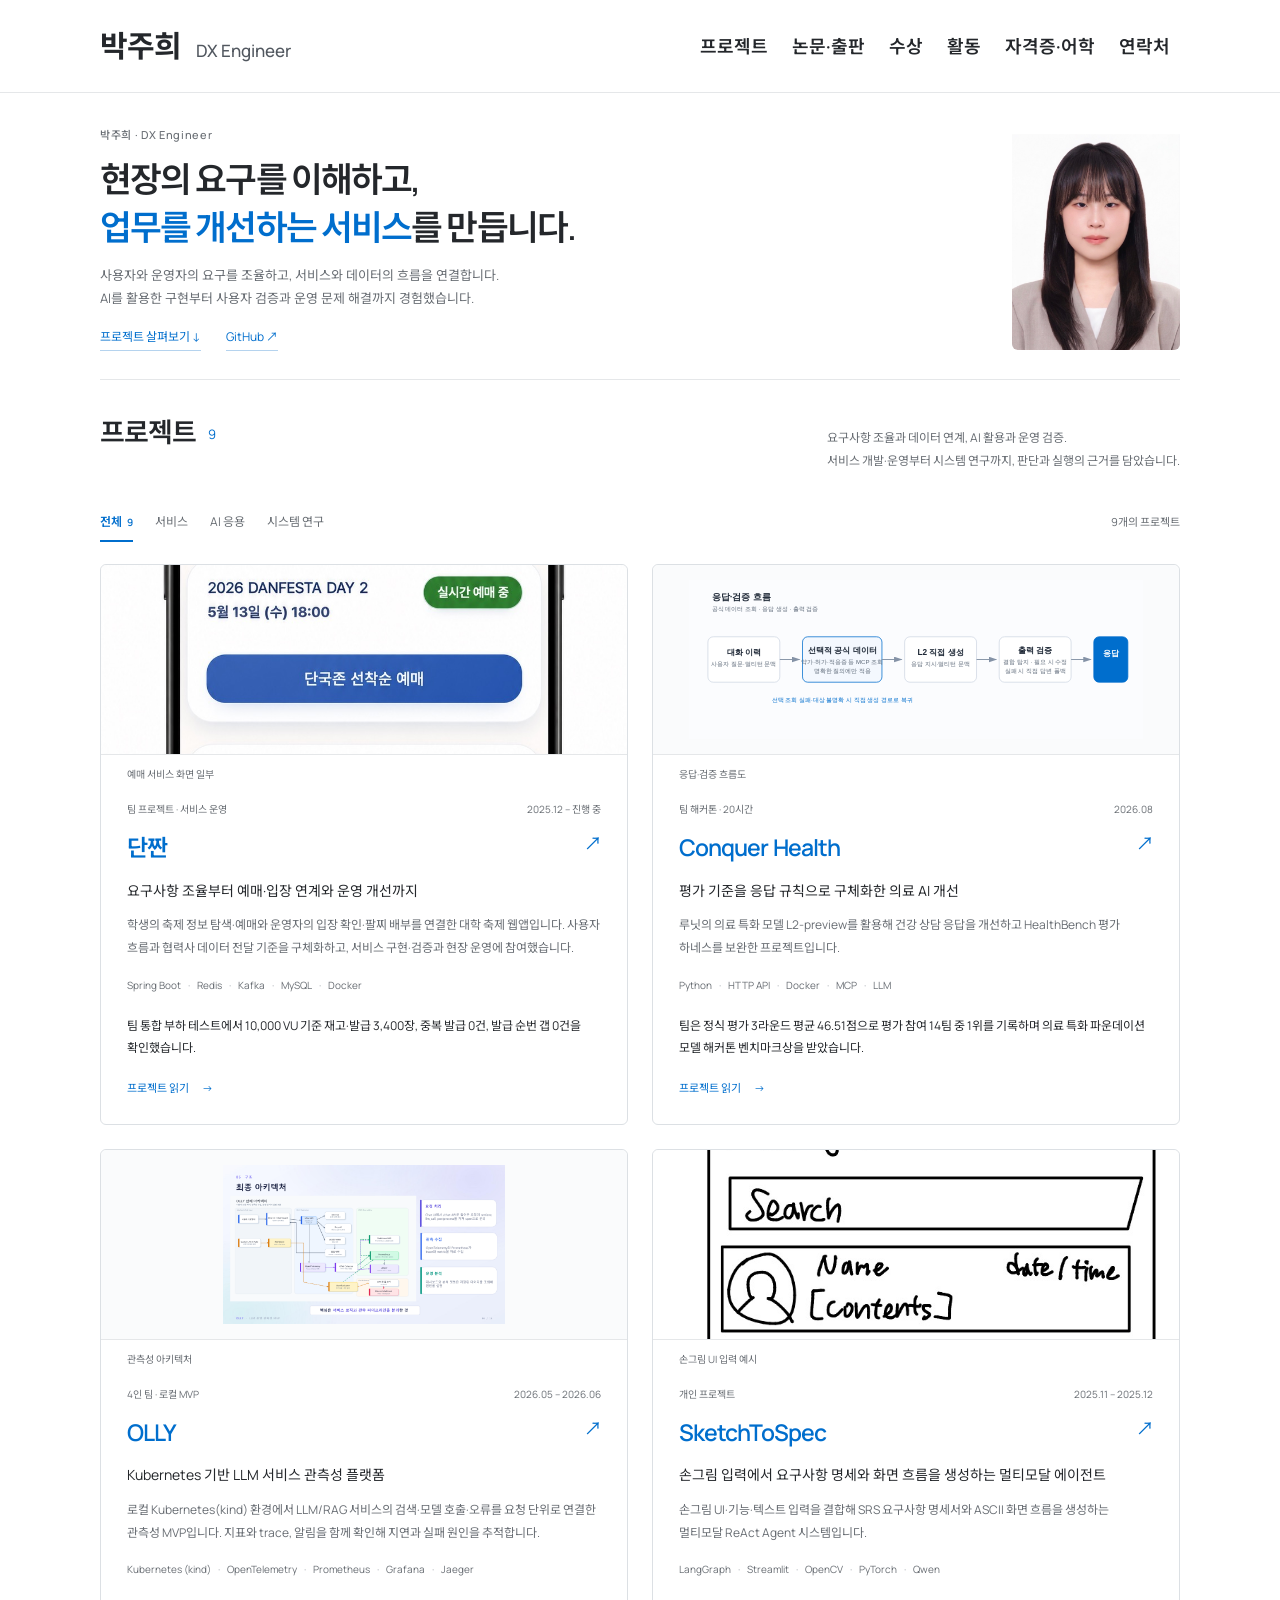
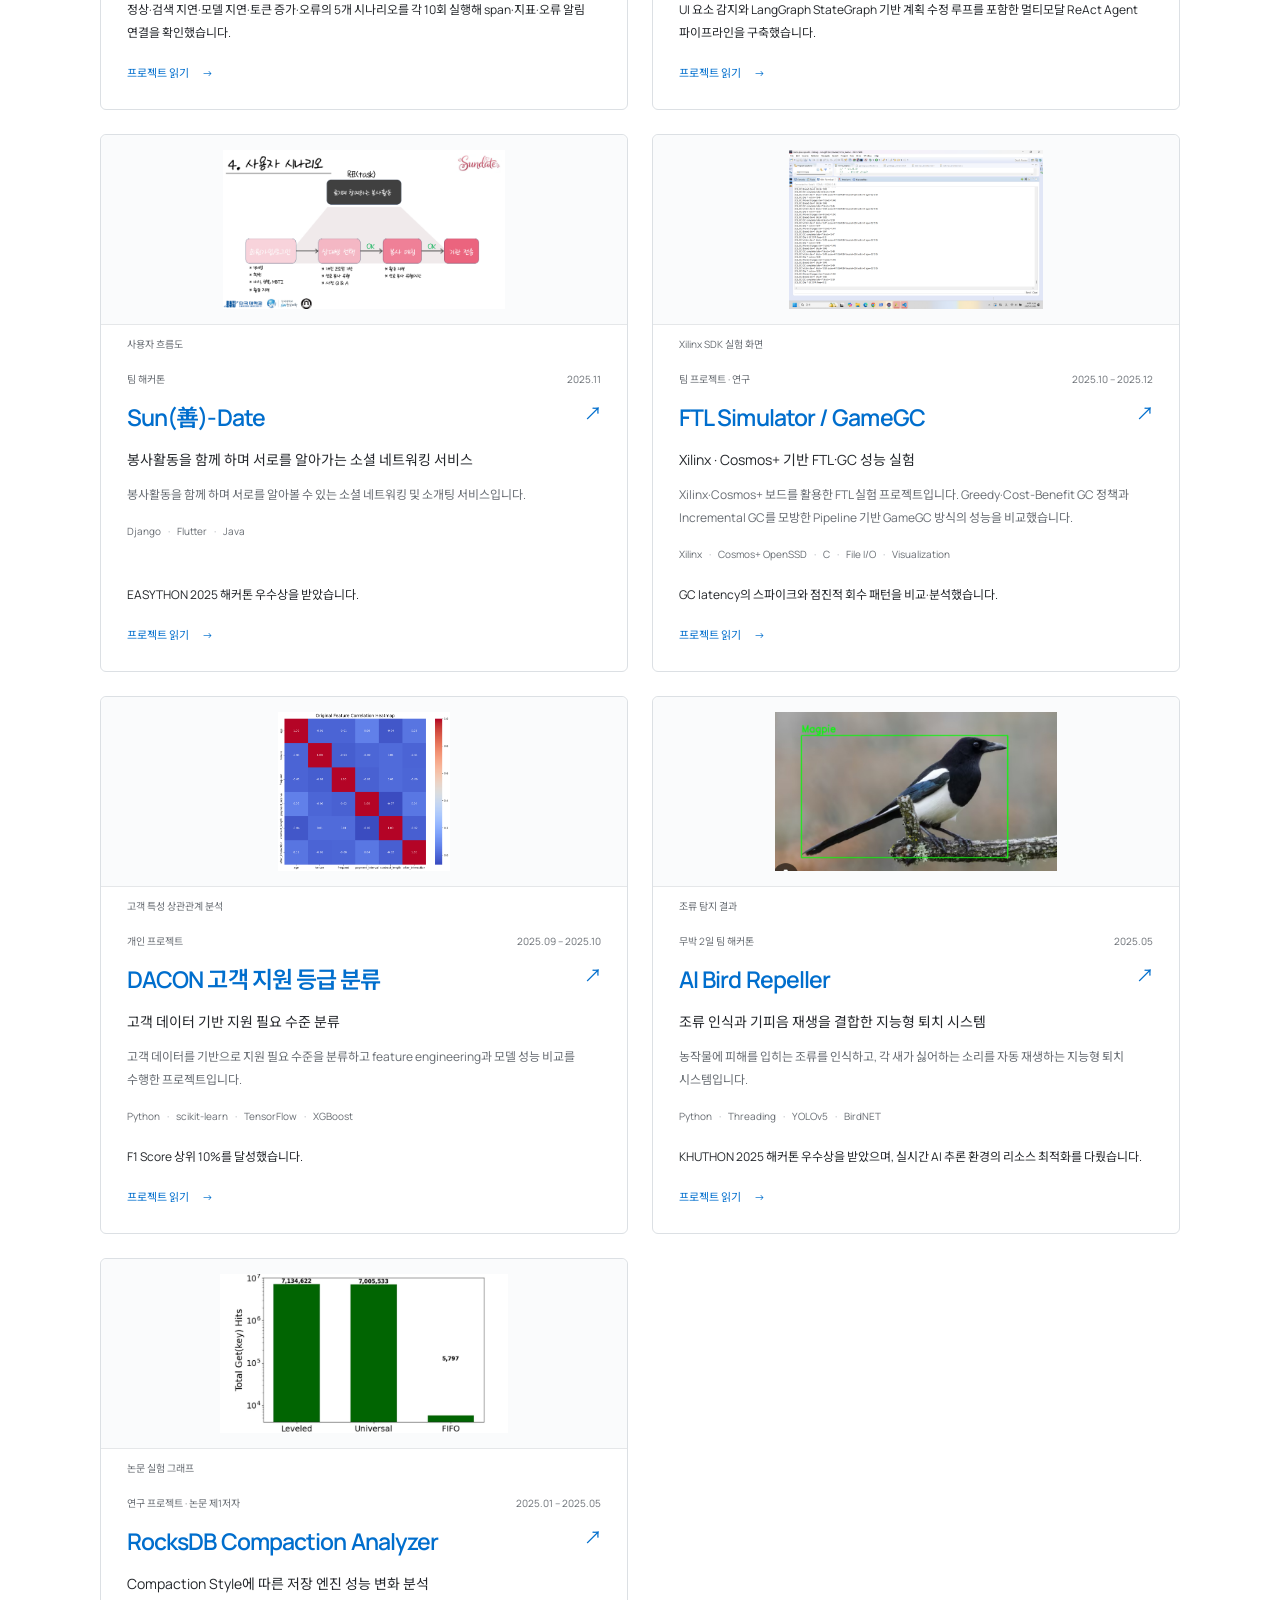
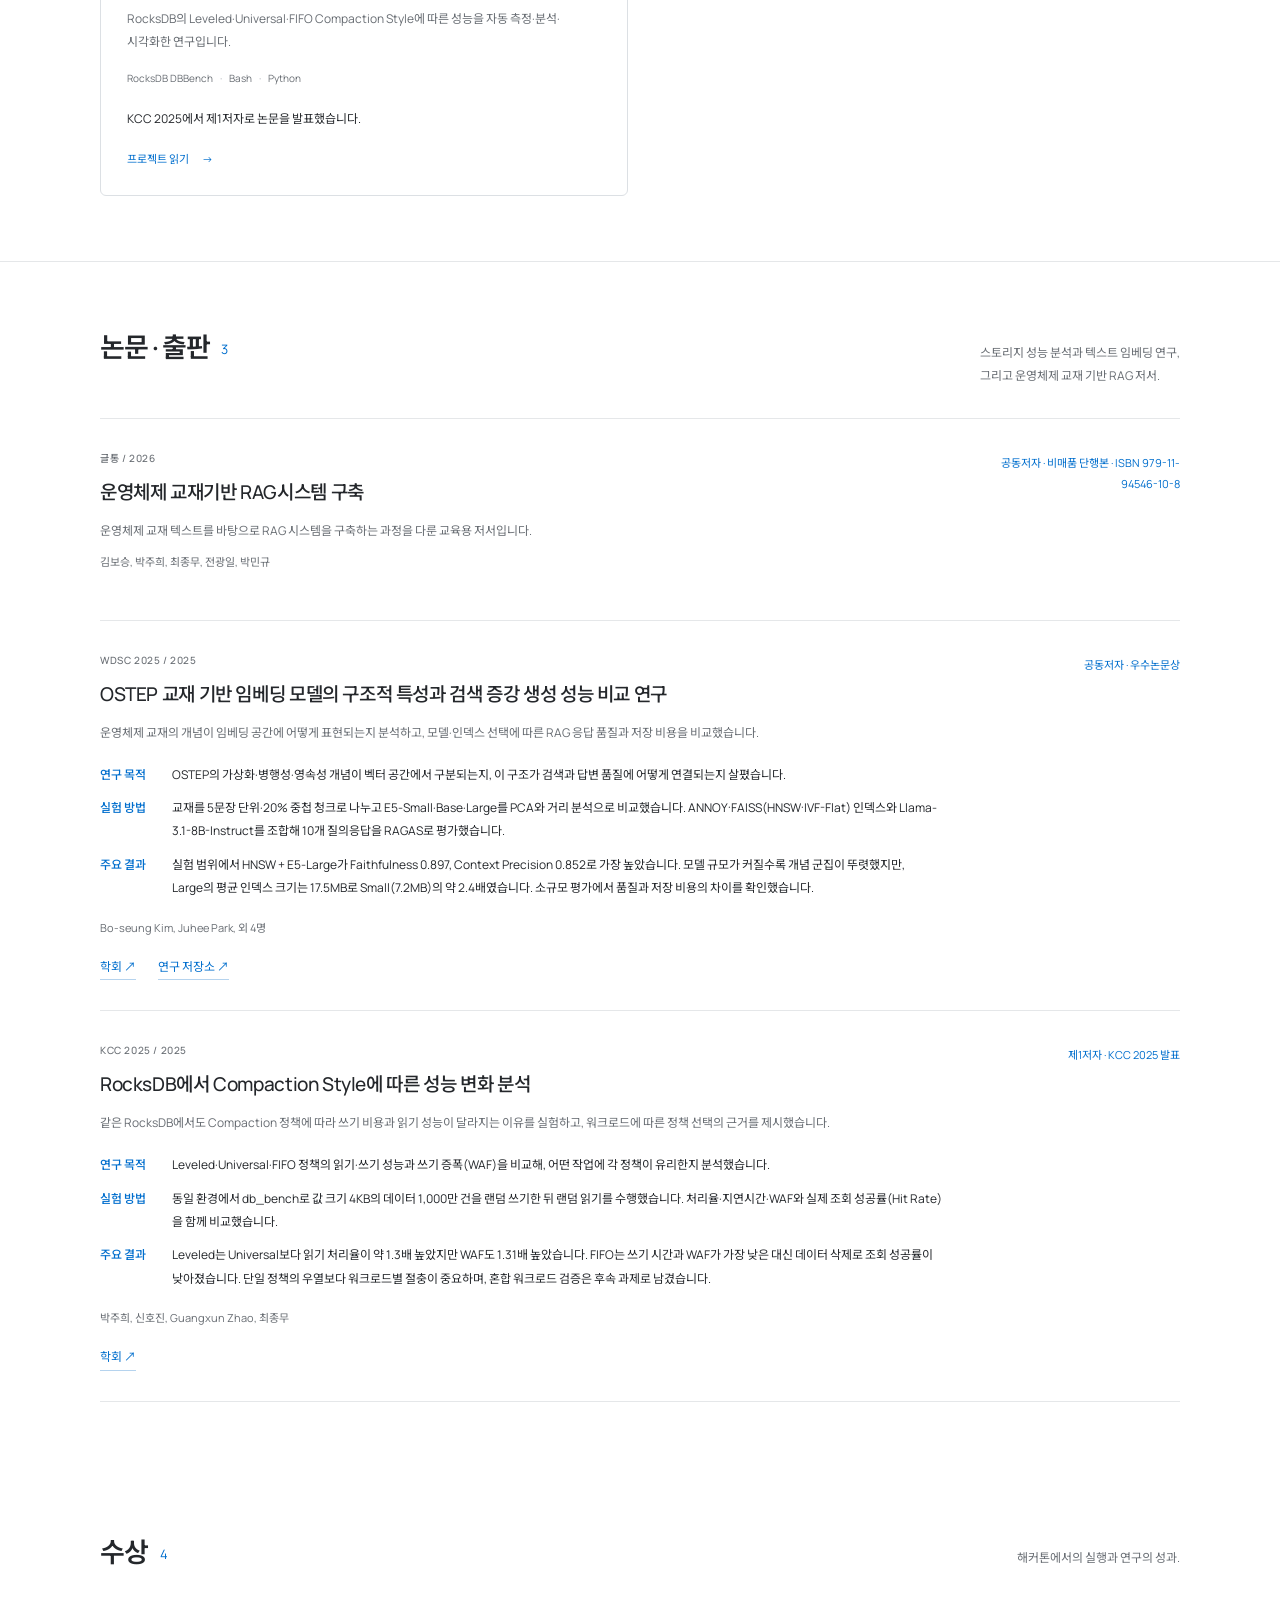
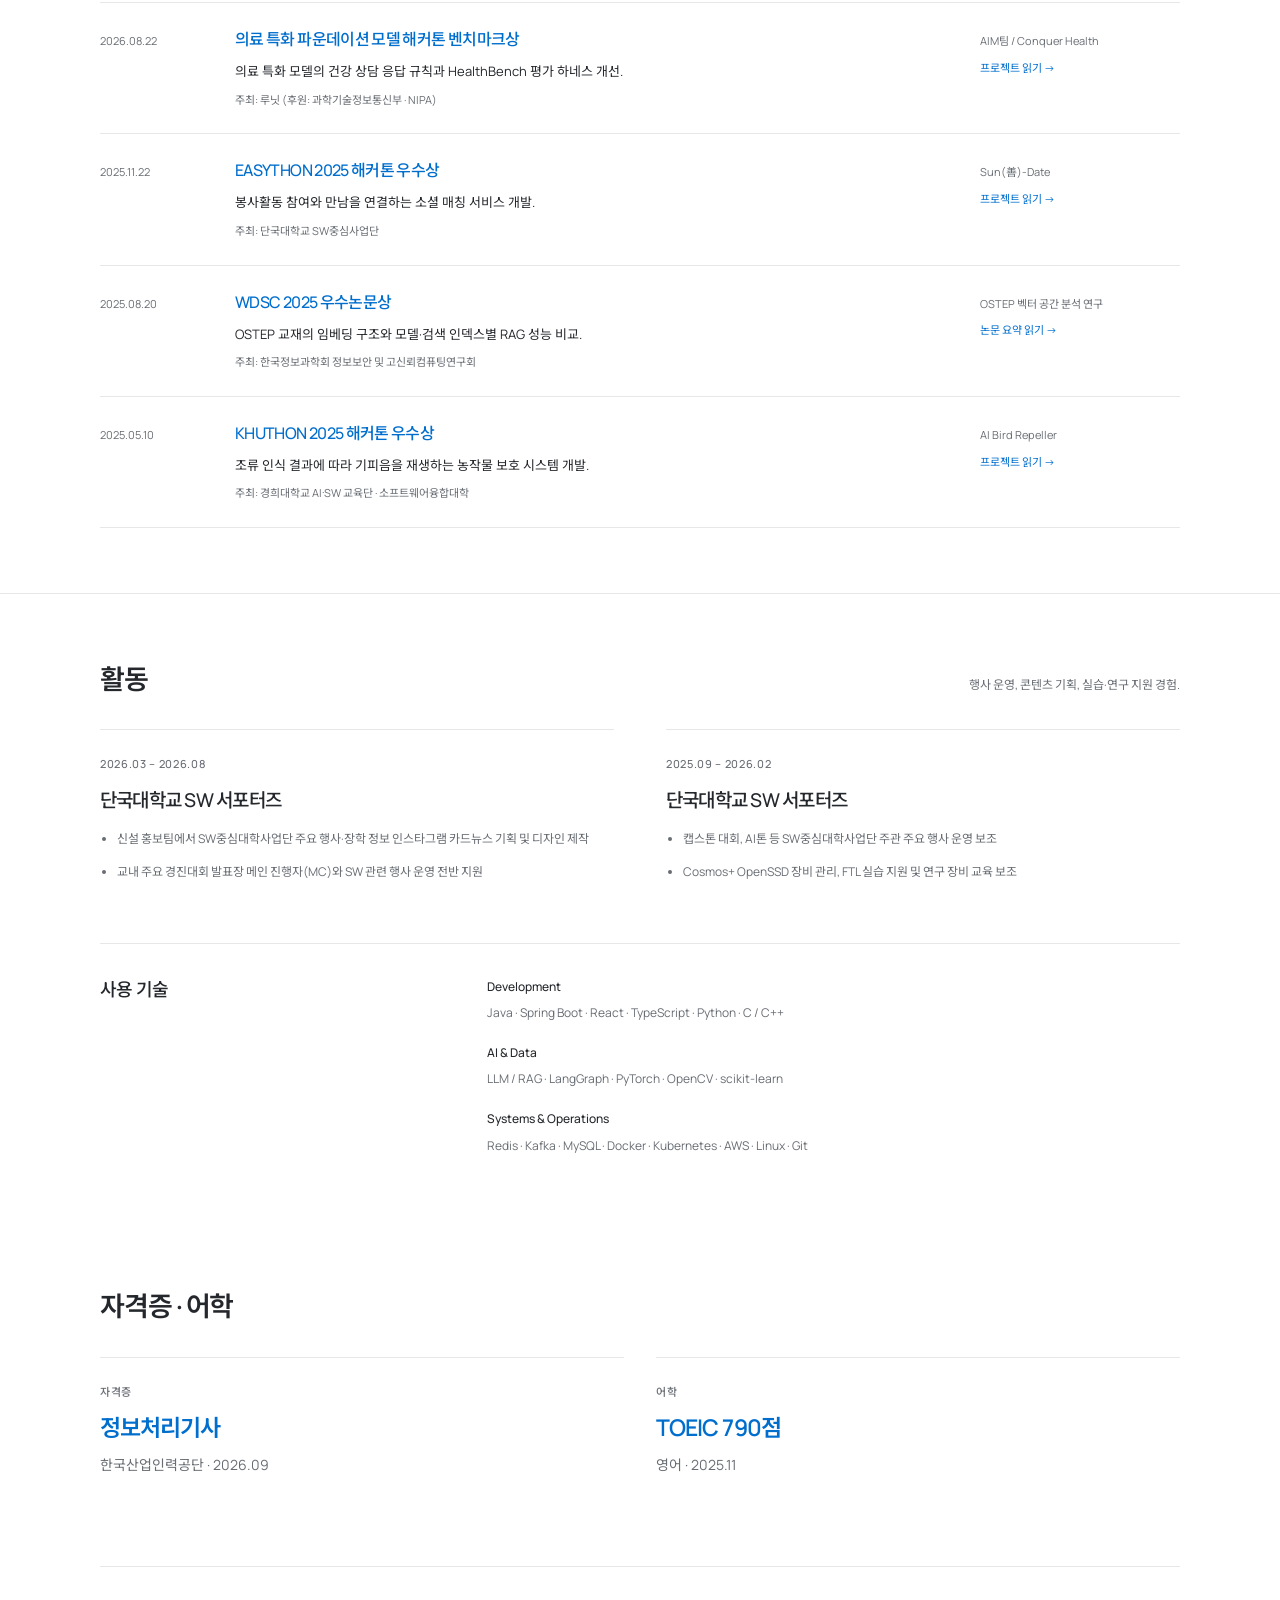
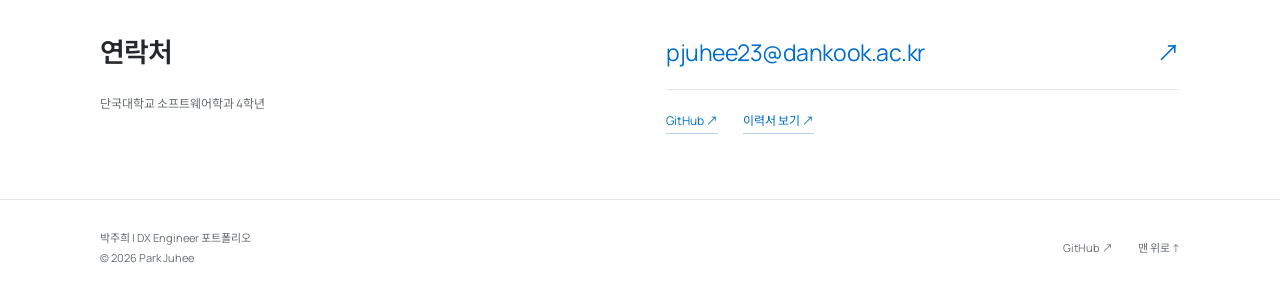
==== commit f3902f40: "Label the footer as a DX Engineer portfolio" ====
--- a/index.html
+++ b/index.html
@@ -18,5 +18,5 @@
 <section id="activities" class="section activities-section"><div class="container"><div class="section-heading"><div><h2>활동</h2></div><p>행사 운영, 콘텐츠 기획, 실습·연구 지원 경험.</p></div><div class="activity-grid"><article class="activity"><div class="eyebrow">2026.03 – 2026.08</div><h3>단국대학교 SW 서포터즈</h3><ul><li>신설 홍보팀에서 SW중심대학사업단 주요 행사·장학 정보 인스타그램 카드뉴스 기획 및 디자인 제작</li><li>교내 주요 경진대회 발표장 메인 진행자(MC)와 SW 관련 행사 운영 전반 지원</li></ul></article><article class="activity"><div class="eyebrow">2025.09 – 2026.02</div><h3>단국대학교 SW 서포터즈</h3><ul><li>캡스톤 대회, AI톤 등 SW중심대학사업단 주관 주요 행사 운영 보조</li><li>Cosmos+ OpenSSD 장비 관리, FTL 실습 지원 및 연구 장비 교육 보조</li></ul></article></div><div class="skills-panel"><div><h3>사용 기술</h3></div><div class="skill-groups"><p><strong>Development</strong><span>Java · Spring Boot · React · TypeScript · Python · C / C++</span></p><p><strong>AI & Data</strong><span>LLM / RAG · LangGraph · PyTorch · OpenCV · scikit-learn</span></p><p><strong>Systems & Operations</strong><span>Redis · Kafka · MySQL · Docker · Kubernetes · AWS · Linux · Git</span></p></div></div></div></section>
 <section id="credentials" class="section container"><div class="section-heading"><h2>자격증 · 어학</h2></div><div class="credential-grid"><article class="credential"><p class="eyebrow">자격증</p><h3>정보처리기사</h3><p class="credential-detail">한국산업인력공단 · <time>2026.09</time></p></article><article class="credential"><p class="eyebrow">어학</p><h3>TOEIC 790점</h3><p class="credential-detail">영어 · <time>2025.11</time></p></article></div></section>
 <section id="contact" class="section container contact-section"><div><h2>연락처</h2><p>단국대학교 소프트웨어학과 4학년</p></div><div class="contact-links"><a class="contact-email" href="mailto:pjuhee23@dankook.ac.kr">pjuhee23@dankook.ac.kr <span>↗</span></a><div><a class="text-link" href="https://github.com/juhee0223" target="_blank" rel="noopener noreferrer">GitHub ↗</a><a class="text-link" href="https://github.com/juhee0223/juhee0223/blob/main/Resume_JuheePark.md" target="_blank" rel="noopener noreferrer">이력서 보기 ↗</a></div></div></section></main>
-<footer class="site-footer"><div class="container footer-inner"><p>박주희의 프로젝트와 연구 기록.<br><span>© 2026 Park Juhee</span></p><a href="https://github.com/juhee0223" target="_blank" rel="noopener noreferrer">GitHub ↗</a><a href="#main">맨 위로 ↑</a></div></footer>
+<footer class="site-footer"><div class="container footer-inner"><p>박주희 | DX Engineer 포트폴리오<br><span>© 2026 Park Juhee</span></p><a href="https://github.com/juhee0223" target="_blank" rel="noopener noreferrer">GitHub ↗</a><a href="#main">맨 위로 ↑</a></div></footer>
 </body></html>
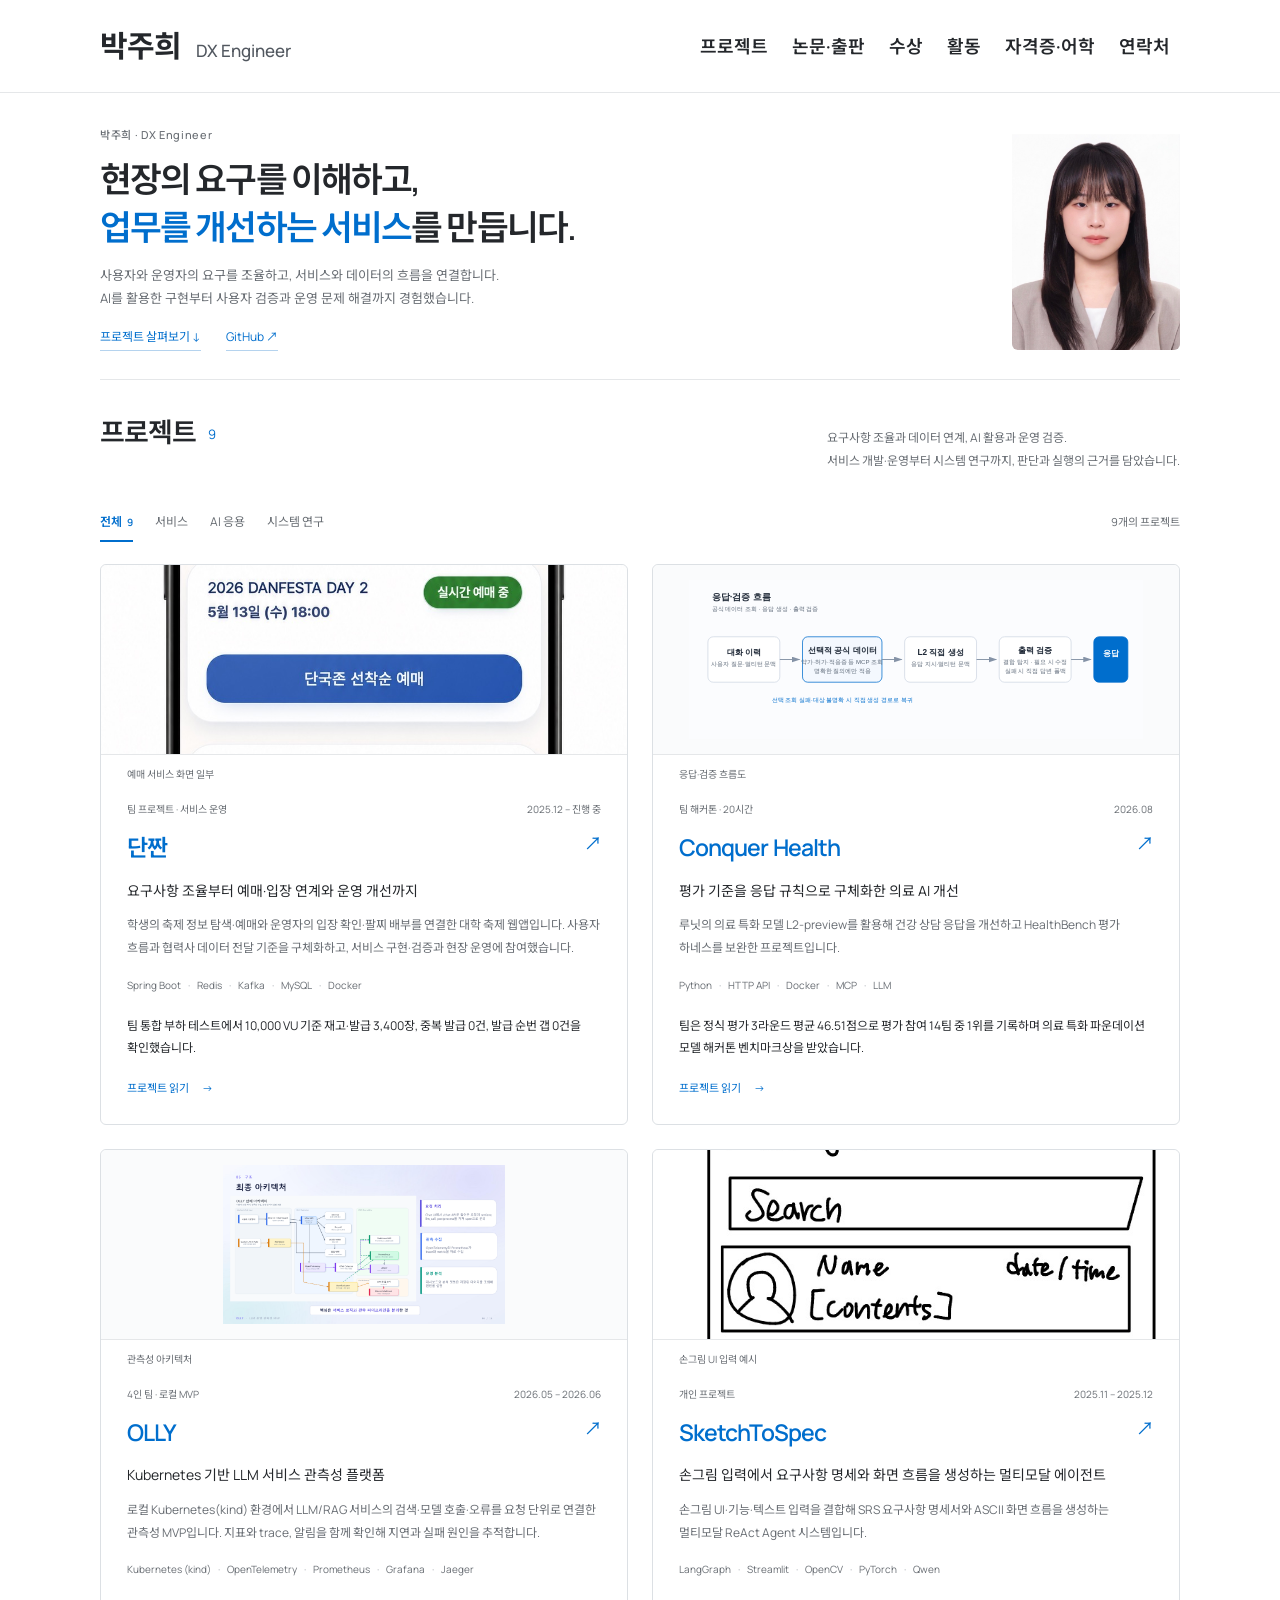
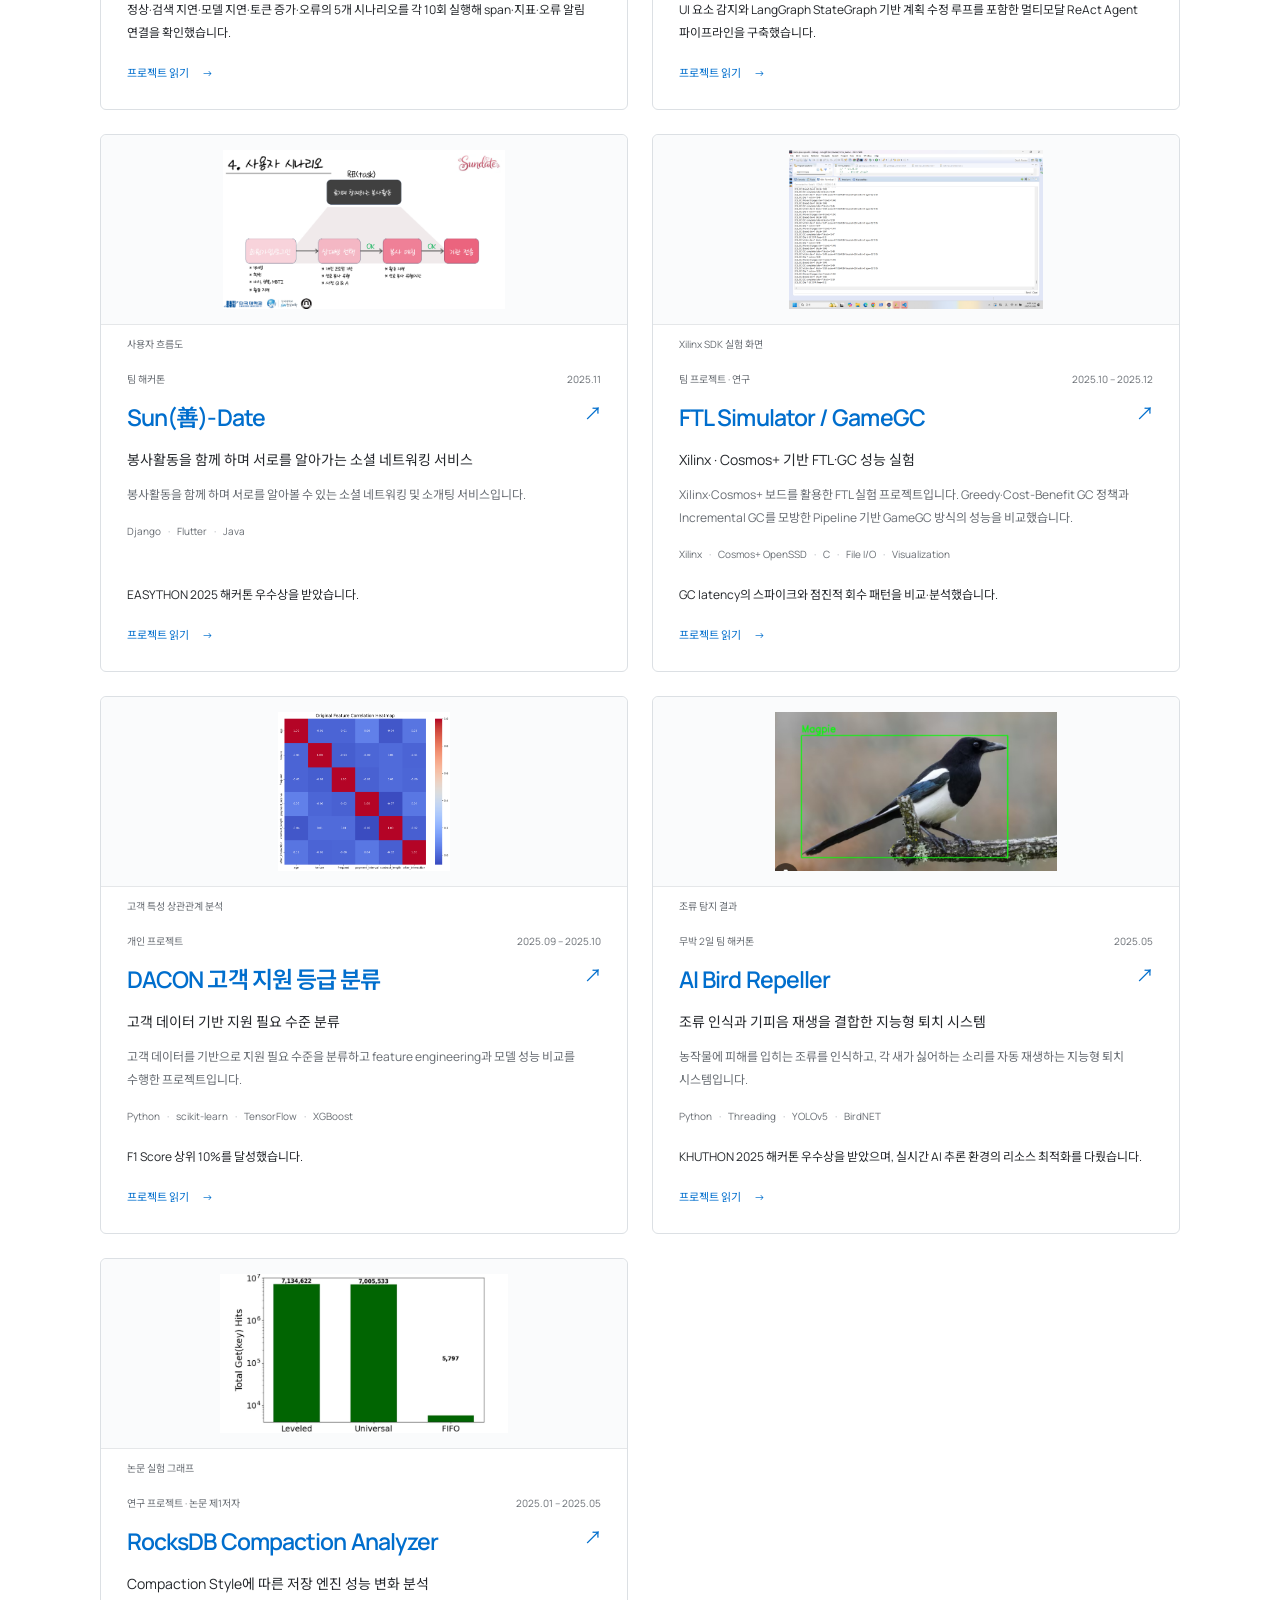
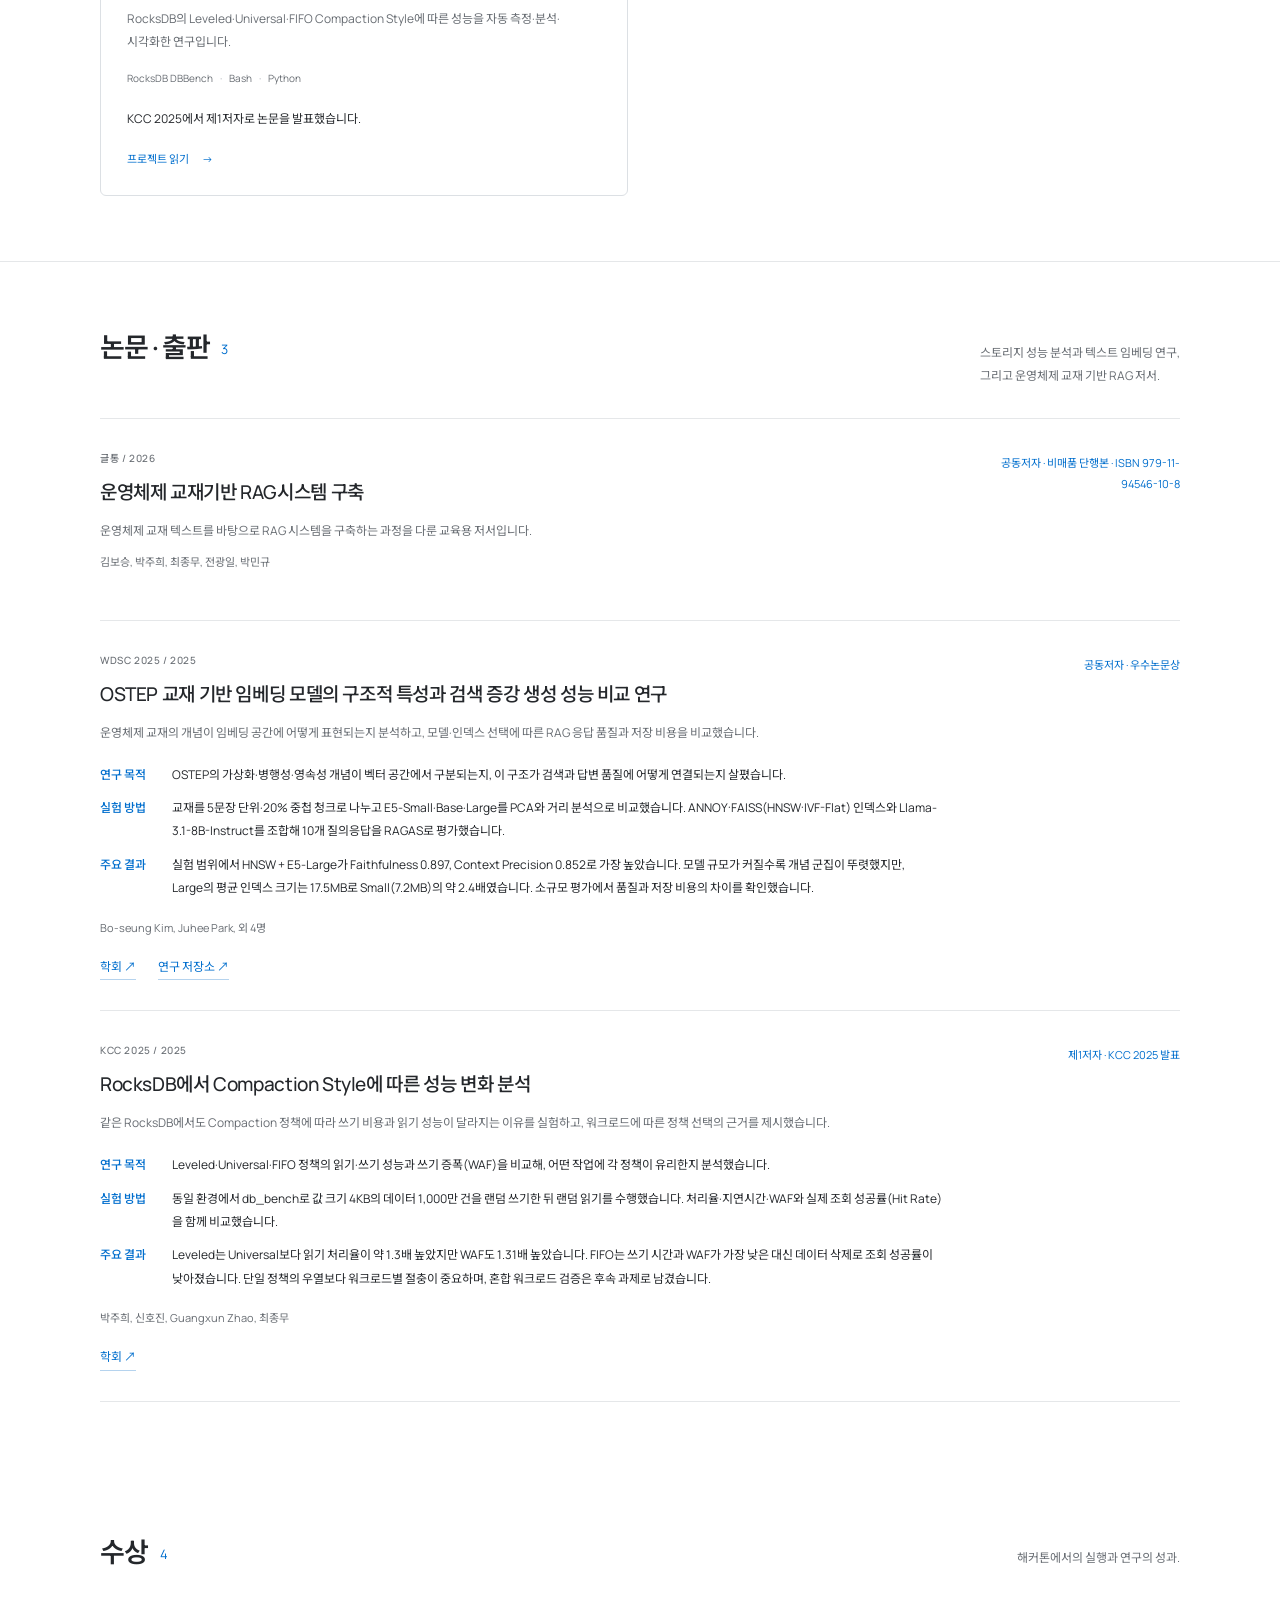
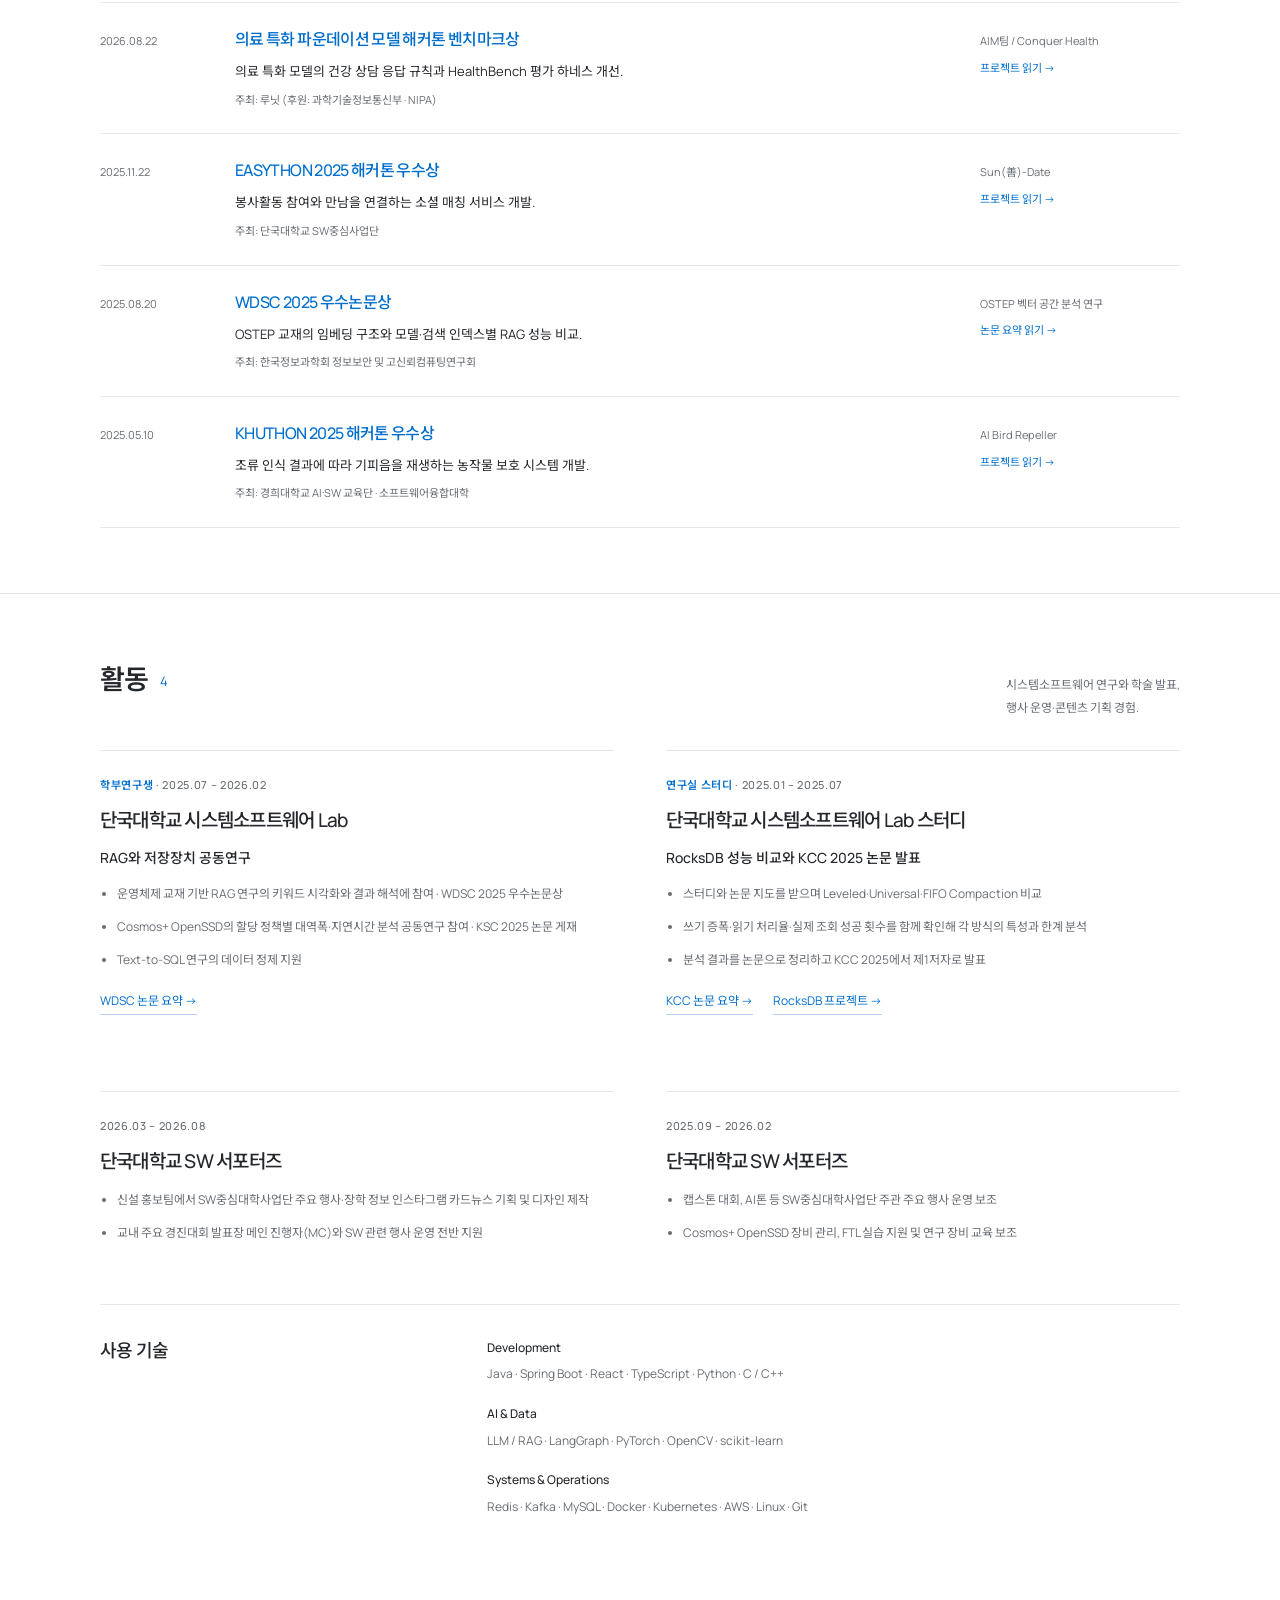
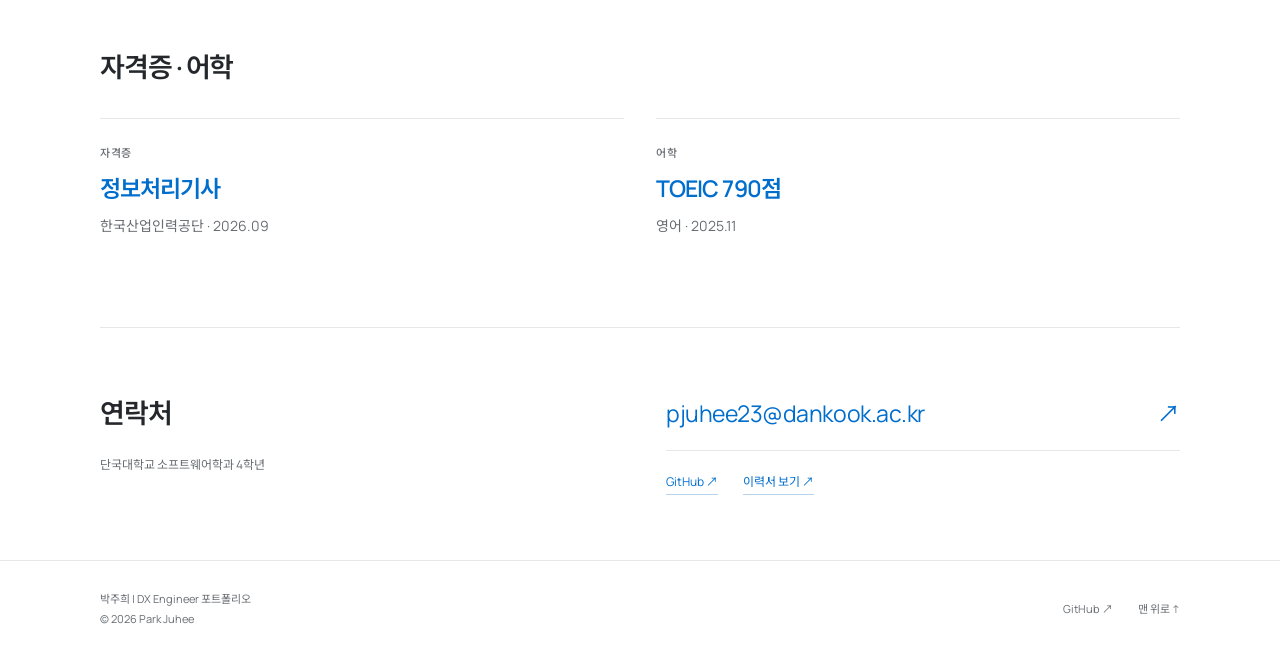
==== commit f85877aa: "Add undergraduate research and lab study activities" ====
--- a/index.html
+++ b/index.html
@@ -5,7 +5,7 @@
 <link rel="canonical" href="https://juhee0223.github.io/"><link rel="icon" href="assets/favicon.svg" type="image/svg+xml">
 <link rel="preconnect" href="https://fonts.googleapis.com"><link rel="preconnect" href="https://fonts.gstatic.com" crossorigin>
 <link href="https://fonts.googleapis.com/css2?family=Manrope:wght@400;500;600;700;800&family=Noto+Sans+KR:wght@400;500;600;700;800&display=swap" rel="stylesheet">
-<link rel="stylesheet" href="styles.css?v=0dcfb8a3fe"><script src="site.js?v=306cd93640" defer></script></head>
+<link rel="stylesheet" href="styles.css?v=7fca98f05e"><script src="site.js?v=306cd93640" defer></script></head>
 <body><a class="skip-link" href="#main">본문으로 바로가기</a>
 <header class="site-header"><div class="nav-wrap"><a class="brand" href="index.html" aria-label="박주희 포트폴리오 홈"><span>박주희</span><small>DX Engineer</small></a>
 <button class="menu-toggle" type="button" aria-expanded="false" aria-controls="site-nav">메뉴 <span aria-hidden="true">☰</span></button>
@@ -15,7 +15,7 @@
 <section id="projects" class="section container"><div class="section-heading"><div><h2>프로젝트 <span class="section-count">9</span></h2></div><p>요구사항 조율과 데이터 연계, AI 활용과 운영 검증.<br>서비스 개발·운영부터 시스템 연구까지, 판단과 실행의 근거를 담았습니다.</p></div><div class="filter-row"><div class="filters" role="group" aria-label="프로젝트 분야 필터"><button type="button" data-filter="all" class="active" aria-pressed="true">전체 <span>9</span></button><button type="button" data-filter="service" aria-pressed="false">서비스</button><button type="button" data-filter="ai" aria-pressed="false">AI 응용</button><button type="button" data-filter="systems" aria-pressed="false">시스템 연구</button></div><p class="project-count" role="status" aria-live="polite">9개의 프로젝트</p></div><div class="project-grid"><article class="project-card" data-category="service"><a class="card-body" href="projects/danzzan.html" aria-labelledby="project-danzzan"><div class="card-media phone-detail"><img src="assets/danzzan-ticketing.png" alt="단짠의 날짜별 예매 상태와 예매 버튼 화면" width="941" height="1672" loading="lazy" decoding="async"></div><p class="card-media-label">예매 서비스 화면 일부</p><div class="card-meta"><span>팀 프로젝트 · 서비스 운영</span><span>2025.12 – 진행 중</span></div><h3 id="project-danzzan">단짠<span aria-hidden="true">↗</span></h3><p class="card-subtitle">요구사항 조율부터 예매·입장 연계와 운영 개선까지</p><p class="card-description">학생의 축제 정보 탐색·예매와 운영자의 입장 확인·팔찌 배부를 연결한 대학 축제 웹앱입니다. 사용자 흐름과 협력사 데이터 전달 기준을 구체화하고, 서비스 구현·검증과 현장 운영에 참여했습니다.</p><div class="tech-tags"><span>Spring Boot</span><span>Redis</span><span>Kafka</span><span>MySQL</span><span>Docker</span></div><div class="card-result">팀 통합 부하 테스트에서 10,000 VU 기준 재고·발급 3,400장, 중복 발급 0건, 발급 순번 갭 0건을 확인했습니다.</div><span class="card-cta">프로젝트 읽기 <span aria-hidden="true">→</span></span></a></article><article class="project-card" data-category="ai"><a class="card-body" href="projects/conquer-health.html" aria-labelledby="project-conquer-health"><div class="card-media "><img src="assets/conquer-response-flow.svg" alt="대화 이력에서 선택적 공식 데이터 조회와 L2 생성을 거쳐 출력 검증·복구 후 응답하는 흐름" width="1200" height="420" loading="lazy" decoding="async"></div><p class="card-media-label">응답·검증 흐름도</p><div class="card-meta"><span>팀 해커톤 · 20시간</span><span>2026.08</span></div><h3 id="project-conquer-health">Conquer Health<span aria-hidden="true">↗</span></h3><p class="card-subtitle">평가 기준을 응답 규칙으로 구체화한 의료 AI 개선</p><p class="card-description">루닛의 의료 특화 모델 L2-preview를 활용해 건강 상담 응답을 개선하고 HealthBench 평가 하네스를 보완한 프로젝트입니다.</p><div class="tech-tags"><span>Python</span><span>HTTP API</span><span>Docker</span><span>MCP</span><span>LLM</span></div><div class="card-result">팀은 정식 평가 3라운드 평균 46.51점으로 평가 참여 14팀 중 1위를 기록하며 의료 특화 파운데이션 모델 해커톤 벤치마크상을 받았습니다.</div><span class="card-cta">프로젝트 읽기 <span aria-hidden="true">→</span></span></a></article><article class="project-card" data-category="systems"><a class="card-body" href="projects/olly.html" aria-labelledby="project-olly"><div class="card-media "><img src="assets/olly-architecture.png" alt="Chat UI부터 OpenTelemetry·Prometheus·Jaeger·Discord 알림으로 이어지는 OLLY 구조도" width="1920" height="1080" loading="lazy" decoding="async"></div><p class="card-media-label">관측성 아키텍처</p><div class="card-meta"><span>4인 팀 · 로컬 MVP</span><span>2026.05 – 2026.06</span></div><h3 id="project-olly">OLLY<span aria-hidden="true">↗</span></h3><p class="card-subtitle">Kubernetes 기반 LLM 서비스 관측성 플랫폼</p><p class="card-description">로컬 Kubernetes(kind) 환경에서 LLM/RAG 서비스의 검색·모델 호출·오류를 요청 단위로 연결한 관측성 MVP입니다. 지표와 trace, 알림을 함께 확인해 지연과 실패 원인을 추적합니다.</p><div class="tech-tags"><span>Kubernetes (kind)</span><span>OpenTelemetry</span><span>Prometheus</span><span>Grafana</span><span>Jaeger</span></div><div class="card-result">정상·검색 지연·모델 지연·토큰 증가·오류의 5개 시나리오를 각 10회 실행해 span·지표·오류 알림 연결을 확인했습니다.</div><span class="card-cta">프로젝트 읽기 <span aria-hidden="true">→</span></span></a></article><article class="project-card" data-category="ai"><a class="card-body" href="projects/sketch-to-spec.html" aria-labelledby="project-sketch-to-spec"><div class="card-media sketch-detail"><img src="assets/sketch-input-example.jpg" alt="SketchToSpec 저장소의 손그림 메시지 화면 입력 예시" width="745" height="1168" loading="lazy" decoding="async"></div><p class="card-media-label">손그림 UI 입력 예시</p><div class="card-meta"><span>개인 프로젝트</span><span>2025.11 – 2025.12</span></div><h3 id="project-sketch-to-spec">SketchToSpec<span aria-hidden="true">↗</span></h3><p class="card-subtitle">손그림 입력에서 요구사항 명세와 화면 흐름을 생성하는 멀티모달 에이전트</p><p class="card-description">손그림 UI·기능·텍스트 입력을 결합해 SRS 요구사항 명세서와 ASCII 화면 흐름을 생성하는 멀티모달 ReAct Agent 시스템입니다.</p><div class="tech-tags"><span>LangGraph</span><span>Streamlit</span><span>OpenCV</span><span>PyTorch</span><span>Qwen</span></div><div class="card-result">UI 요소 감지와 LangGraph StateGraph 기반 계획 수정 루프를 포함한 멀티모달 ReAct Agent 파이프라인을 구축했습니다.</div><span class="card-cta">프로젝트 읽기 <span aria-hidden="true">→</span></span></a></article><article class="project-card" data-category="service"><a class="card-body" href="projects/sun-date.html" aria-labelledby="project-sun-date"><div class="card-media "><img src="assets/sundate-user-flow.png" alt="가입·상대방 선택·봉사 매칭·기관 전송으로 이어지는 Sun-Date 시나리오" width="1440" height="810" loading="lazy" decoding="async"></div><p class="card-media-label">사용자 흐름도</p><div class="card-meta"><span>팀 해커톤</span><span>2025.11</span></div><h3 id="project-sun-date">Sun(善)-Date<span aria-hidden="true">↗</span></h3><p class="card-subtitle">봉사활동을 함께 하며 서로를 알아가는 소셜 네트워킹 서비스</p><p class="card-description">봉사활동을 함께 하며 서로를 알아볼 수 있는 소셜 네트워킹 및 소개팅 서비스입니다.</p><div class="tech-tags"><span>Django</span><span>Flutter</span><span>Java</span></div><div class="card-result">EASYTHON 2025 해커톤 우수상을 받았습니다.</div><span class="card-cta">프로젝트 읽기 <span aria-hidden="true">→</span></span></a></article><article class="project-card" data-category="systems"><a class="card-body" href="projects/gamegc.html" aria-labelledby="project-gamegc"><div class="card-media "><img src="assets/gamegc-xilinx-console.png" alt="Xilinx SDK에서 Cost-Benefit GC의 victim 선택과 erase 로그를 확인하는 COSMOS+ 실험 화면" width="2876" height="1800" loading="lazy" decoding="async"></div><p class="card-media-label">Xilinx SDK 실험 화면</p><div class="card-meta"><span>팀 프로젝트 · 연구</span><span>2025.10 – 2025.12</span></div><h3 id="project-gamegc">FTL Simulator / GameGC<span aria-hidden="true">↗</span></h3><p class="card-subtitle">Xilinx · Cosmos+ 기반 FTL·GC 성능 실험</p><p class="card-description">Xilinx·Cosmos+ 보드를 활용한 FTL 실험 프로젝트입니다. Greedy·Cost-Benefit GC 정책과 Incremental GC를 모방한 Pipeline 기반 GameGC 방식의 성능을 비교했습니다.</p><div class="tech-tags"><span>Xilinx</span><span>Cosmos+ OpenSSD</span><span>C</span><span>File I/O</span><span>Visualization</span></div><div class="card-result">GC latency의 스파이크와 점진적 회수 패턴을 비교·분석했습니다.</div><span class="card-cta">프로젝트 읽기 <span aria-hidden="true">→</span></span></a></article><article class="project-card" data-category="ai"><a class="card-body" href="projects/dacon.html" aria-labelledby="project-dacon"><div class="card-media "><img src="assets/dacon-feature-heatmap.png" alt="나이·이용 기간·결제 간격 등 원본 고객 특성 간 상관계수 히트맵" width="2714" height="2519" loading="lazy" decoding="async"></div><p class="card-media-label">고객 특성 상관관계 분석</p><div class="card-meta"><span>개인 프로젝트</span><span>2025.09 – 2025.10</span></div><h3 id="project-dacon">DACON 고객 지원 등급 분류<span aria-hidden="true">↗</span></h3><p class="card-subtitle">고객 데이터 기반 지원 필요 수준 분류</p><p class="card-description">고객 데이터를 기반으로 지원 필요 수준을 분류하고 feature engineering과 모델 성능 비교를 수행한 프로젝트입니다.</p><div class="tech-tags"><span>Python</span><span>scikit-learn</span><span>TensorFlow</span><span>XGBoost</span></div><div class="card-result">F1 Score 상위 10%를 달성했습니다.</div><span class="card-cta">프로젝트 읽기 <span aria-hidden="true">→</span></span></a></article><article class="project-card" data-category="ai"><a class="card-body" href="projects/bird-repeller.html" aria-labelledby="project-bird-repeller"><div class="card-media "><img src="assets/bird-detection.jpg" alt="테스트 이미지에서 Magpie로 분류된 까치와 탐지 bounding box" width="792" height="448" loading="lazy" decoding="async"></div><p class="card-media-label">조류 탐지 결과</p><div class="card-meta"><span>무박 2일 팀 해커톤</span><span>2025.05</span></div><h3 id="project-bird-repeller">AI Bird Repeller<span aria-hidden="true">↗</span></h3><p class="card-subtitle">조류 인식과 기피음 재생을 결합한 지능형 퇴치 시스템</p><p class="card-description">농작물에 피해를 입히는 조류를 인식하고, 각 새가 싫어하는 소리를 자동 재생하는 지능형 퇴치 시스템입니다.</p><div class="tech-tags"><span>Python</span><span>Threading</span><span>YOLOv5</span><span>BirdNET</span></div><div class="card-result">KHUTHON 2025 해커톤 우수상을 받았으며, 실시간 AI 추론 환경의 리소스 최적화를 다뤘습니다.</div><span class="card-cta">프로젝트 읽기 <span aria-hidden="true">→</span></span></a></article><article class="project-card" data-category="systems"><a class="card-body" href="projects/rocksdb.html" aria-labelledby="project-rocksdb"><div class="card-media "><img src="assets/rocksdb-read-hits.jpg" alt="Leveled·Universal·FIFO 정책별 Get key 조회 성공 횟수를 비교한 로그 축 그래프" width="1564" height="863" loading="lazy" decoding="async"></div><p class="card-media-label">논문 실험 그래프</p><div class="card-meta"><span>연구 프로젝트 · 논문 제1저자</span><span>2025.01 – 2025.05</span></div><h3 id="project-rocksdb">RocksDB Compaction Analyzer<span aria-hidden="true">↗</span></h3><p class="card-subtitle">Compaction Style에 따른 저장 엔진 성능 변화 분석</p><p class="card-description">RocksDB의 Leveled·Universal·FIFO Compaction Style에 따른 성능을 자동 측정·분석·시각화한 연구입니다.</p><div class="tech-tags"><span>RocksDB DBBench</span><span>Bash</span><span>Python</span></div><div class="card-result">KCC 2025에서 제1저자로 논문을 발표했습니다.</div><span class="card-cta">프로젝트 읽기 <span aria-hidden="true">→</span></span></a></article></div></section>
 <section id="research" class="section research-section"><div class="container"><div class="section-heading"><div><h2>논문 · 출판 <span class="section-count">3</span></h2></div><p>스토리지 성능 분석과 텍스트 임베딩 연구,<br>그리고 운영체제 교재 기반 RAG 저서.</p></div><div class="publication-list"><article class="publication" id="publication-rag-book"><div class="pub-main"><div class="eyebrow">글통 / 2026</div><h3>운영체제 교재기반 RAG시스템 구축</h3><p>운영체제 교재 텍스트를 바탕으로 RAG 시스템을 구축하는 과정을 다룬 교육용 저서입니다.</p><p class="pub-authors">김보승, 박주희, 최종무, 전광일, 박민규</p><div class="pub-links"></div></div><span class="pub-distinction">공동저자 · 비매품 단행본 · ISBN 979-11-94546-10-8</span></article><article class="publication" id="publication-wdsc"><div class="pub-main"><div class="eyebrow">WDSC 2025 / 2025</div><h3>OSTEP 교재 기반 임베딩 모델의 구조적 특성과 검색 증강 생성 성능 비교 연구</h3><p>운영체제 교재의 개념이 임베딩 공간에 어떻게 표현되는지 분석하고, 모델·인덱스 선택에 따른 RAG 응답 품질과 저장 비용을 비교했습니다.</p><dl class="pub-abstract"><div><dt>연구 목적</dt><dd>OSTEP의 가상화·병행성·영속성 개념이 벡터 공간에서 구분되는지, 이 구조가 검색과 답변 품질에 어떻게 연결되는지 살폈습니다.</dd></div><div><dt>실험 방법</dt><dd>교재를 5문장 단위·20% 중첩 청크로 나누고 E5-Small·Base·Large를 PCA와 거리 분석으로 비교했습니다. ANNOY·FAISS(HNSW·IVF-Flat) 인덱스와 Llama-3.1-8B-Instruct를 조합해 10개 질의응답을 RAGAS로 평가했습니다.</dd></div><div><dt>주요 결과</dt><dd>실험 범위에서 HNSW + E5-Large가 Faithfulness 0.897, Context Precision 0.852로 가장 높았습니다. 모델 규모가 커질수록 개념 군집이 뚜렷했지만, Large의 평균 인덱스 크기는 17.5MB로 Small(7.2MB)의 약 2.4배였습니다. 소규모 평가에서 품질과 저장 비용의 차이를 확인했습니다.</dd></div></dl><p class="pub-authors">Bo-seung Kim, Juhee Park, 외 4명</p><div class="pub-links"><a class="text-link" href="https://sites.google.com/view/wdsc2025/" target="_blank" rel="noopener noreferrer">학회 <span aria-hidden="true">↗</span></a><a class="text-link" href="https://github.com/DKU-StarLab/OSTEP_RAG" target="_blank" rel="noopener noreferrer">연구 저장소 <span aria-hidden="true">↗</span></a></div></div><span class="pub-distinction">공동저자 · 우수논문상</span></article><article class="publication" id="publication-kcc"><div class="pub-main"><div class="eyebrow">KCC 2025 / 2025</div><h3>RocksDB에서 Compaction Style에 따른 성능 변화 분석</h3><p>같은 RocksDB에서도 Compaction 정책에 따라 쓰기 비용과 읽기 성능이 달라지는 이유를 실험하고, 워크로드에 따른 정책 선택의 근거를 제시했습니다.</p><dl class="pub-abstract"><div><dt>연구 목적</dt><dd>Leveled·Universal·FIFO 정책의 읽기·쓰기 성능과 쓰기 증폭(WAF)을 비교해, 어떤 작업에 각 정책이 유리한지 분석했습니다.</dd></div><div><dt>실험 방법</dt><dd>동일 환경에서 db_bench로 값 크기 4KB의 데이터 1,000만 건을 랜덤 쓰기한 뒤 랜덤 읽기를 수행했습니다. 처리율·지연시간·WAF와 실제 조회 성공률(Hit Rate)을 함께 비교했습니다.</dd></div><div><dt>주요 결과</dt><dd>Leveled는 Universal보다 읽기 처리율이 약 1.3배 높았지만 WAF도 1.31배 높았습니다. FIFO는 쓰기 시간과 WAF가 가장 낮은 대신 데이터 삭제로 조회 성공률이 낮아졌습니다. 단일 정책의 우열보다 워크로드별 절충이 중요하며, 혼합 워크로드 검증은 후속 과제로 남겼습니다.</dd></div></dl><p class="pub-authors">박주희, 신호진, Guangxun Zhao, 최종무</p><div class="pub-links"><a class="text-link" href="https://www.kiise.or.kr/conference/kcc/2025/" target="_blank" rel="noopener noreferrer">학회 <span aria-hidden="true">↗</span></a></div></div><span class="pub-distinction">제1저자 · KCC 2025 발표</span></article></div></div></section>
 <section id="awards" class="section container"><div class="section-heading"><div><h2>수상 <span class="section-count">4</span></h2></div><p>해커톤에서의 실행과 연구의 성과.</p></div><div class="award-list"><article class="award"><time>2026.08.22</time><div><h3>의료 특화 파운데이션 모델 해커톤 벤치마크상</h3><p class="award-summary">의료 특화 모델의 건강 상담 응답 규칙과 HealthBench 평가 하네스 개선.</p><p class="award-host">주최: 루닛 (후원: 과학기술정보통신부 · NIPA)</p></div><a class="award-project" href="projects/conquer-health.html"><span>AIM팀 / Conquer Health</span><span class="award-cta">프로젝트 읽기 <span aria-hidden="true">→</span></span></a></article><article class="award"><time>2025.11.22</time><div><h3>EASYTHON 2025 해커톤 우수상</h3><p class="award-summary">봉사활동 참여와 만남을 연결하는 소셜 매칭 서비스 개발.</p><p class="award-host">주최: 단국대학교 SW중심사업단</p></div><a class="award-project" href="projects/sun-date.html"><span>Sun(善)-Date</span><span class="award-cta">프로젝트 읽기 <span aria-hidden="true">→</span></span></a></article><article class="award"><time>2025.08.20</time><div><h3>WDSC 2025 우수논문상</h3><p class="award-summary">OSTEP 교재의 임베딩 구조와 모델·검색 인덱스별 RAG 성능 비교.</p><p class="award-host">주최: 한국정보과학회 정보보안 및 고신뢰컴퓨팅연구회</p></div><a class="award-project" href="#publication-wdsc"><span>OSTEP 벡터 공간 분석 연구</span><span class="award-cta">논문 요약 읽기 <span aria-hidden="true">→</span></span></a></article><article class="award"><time>2025.05.10</time><div><h3>KHUTHON 2025 해커톤 우수상</h3><p class="award-summary">조류 인식 결과에 따라 기피음을 재생하는 농작물 보호 시스템 개발.</p><p class="award-host">주최: 경희대학교 AI·SW 교육단 · 소프트웨어융합대학</p></div><a class="award-project" href="projects/bird-repeller.html"><span>AI Bird Repeller</span><span class="award-cta">프로젝트 읽기 <span aria-hidden="true">→</span></span></a></article></div></section>
-<section id="activities" class="section activities-section"><div class="container"><div class="section-heading"><div><h2>활동</h2></div><p>행사 운영, 콘텐츠 기획, 실습·연구 지원 경험.</p></div><div class="activity-grid"><article class="activity"><div class="eyebrow">2026.03 – 2026.08</div><h3>단국대학교 SW 서포터즈</h3><ul><li>신설 홍보팀에서 SW중심대학사업단 주요 행사·장학 정보 인스타그램 카드뉴스 기획 및 디자인 제작</li><li>교내 주요 경진대회 발표장 메인 진행자(MC)와 SW 관련 행사 운영 전반 지원</li></ul></article><article class="activity"><div class="eyebrow">2025.09 – 2026.02</div><h3>단국대학교 SW 서포터즈</h3><ul><li>캡스톤 대회, AI톤 등 SW중심대학사업단 주관 주요 행사 운영 보조</li><li>Cosmos+ OpenSSD 장비 관리, FTL 실습 지원 및 연구 장비 교육 보조</li></ul></article></div><div class="skills-panel"><div><h3>사용 기술</h3></div><div class="skill-groups"><p><strong>Development</strong><span>Java · Spring Boot · React · TypeScript · Python · C / C++</span></p><p><strong>AI & Data</strong><span>LLM / RAG · LangGraph · PyTorch · OpenCV · scikit-learn</span></p><p><strong>Systems & Operations</strong><span>Redis · Kafka · MySQL · Docker · Kubernetes · AWS · Linux · Git</span></p></div></div></div></section>
+<section id="activities" class="section activities-section"><div class="container"><div class="section-heading"><div><h2>활동 <span class="section-count">4</span></h2></div><p>시스템소프트웨어 연구와 학술 발표,<br>행사 운영·콘텐츠 기획 경험.</p></div><div class="activity-grid"><article class="activity"><div class="eyebrow"><span class="activity-role">학부연구생</span> · 2025.07 – 2026.02</div><h3>단국대학교 시스템소프트웨어 Lab</h3><p class="activity-focus">RAG와 저장장치 공동연구</p><ul><li>운영체제 교재 기반 RAG 연구의 키워드 시각화와 결과 해석에 참여 · WDSC 2025 우수논문상</li><li>Cosmos+ OpenSSD의 할당 정책별 대역폭·지연시간 분석 공동연구 참여 · KSC 2025 논문 게재</li><li>Text-to-SQL 연구의 데이터 정제 지원</li></ul><div class="activity-links"><a class="text-link" href="#publication-wdsc">WDSC 논문 요약 →</a></div></article><article class="activity"><div class="eyebrow"><span class="activity-role">연구실 스터디</span> · 2025.01 – 2025.07</div><h3>단국대학교 시스템소프트웨어 Lab 스터디</h3><p class="activity-focus">RocksDB 성능 비교와 KCC 2025 논문 발표</p><ul><li>스터디와 논문 지도를 받으며 Leveled·Universal·FIFO Compaction 비교</li><li>쓰기 증폭·읽기 처리율·실제 조회 성공 횟수를 함께 확인해 각 방식의 특성과 한계 분석</li><li>분석 결과를 논문으로 정리하고 KCC 2025에서 제1저자로 발표</li></ul><div class="activity-links"><a class="text-link" href="#publication-kcc">KCC 논문 요약 →</a><a class="text-link" href="projects/rocksdb.html">RocksDB 프로젝트 →</a></div></article><article class="activity"><div class="eyebrow">2026.03 – 2026.08</div><h3>단국대학교 SW 서포터즈</h3><ul><li>신설 홍보팀에서 SW중심대학사업단 주요 행사·장학 정보 인스타그램 카드뉴스 기획 및 디자인 제작</li><li>교내 주요 경진대회 발표장 메인 진행자(MC)와 SW 관련 행사 운영 전반 지원</li></ul></article><article class="activity"><div class="eyebrow">2025.09 – 2026.02</div><h3>단국대학교 SW 서포터즈</h3><ul><li>캡스톤 대회, AI톤 등 SW중심대학사업단 주관 주요 행사 운영 보조</li><li>Cosmos+ OpenSSD 장비 관리, FTL 실습 지원 및 연구 장비 교육 보조</li></ul></article></div><div class="skills-panel"><div><h3>사용 기술</h3></div><div class="skill-groups"><p><strong>Development</strong><span>Java · Spring Boot · React · TypeScript · Python · C / C++</span></p><p><strong>AI & Data</strong><span>LLM / RAG · LangGraph · PyTorch · OpenCV · scikit-learn</span></p><p><strong>Systems & Operations</strong><span>Redis · Kafka · MySQL · Docker · Kubernetes · AWS · Linux · Git</span></p></div></div></div></section>
 <section id="credentials" class="section container"><div class="section-heading"><h2>자격증 · 어학</h2></div><div class="credential-grid"><article class="credential"><p class="eyebrow">자격증</p><h3>정보처리기사</h3><p class="credential-detail">한국산업인력공단 · <time>2026.09</time></p></article><article class="credential"><p class="eyebrow">어학</p><h3>TOEIC 790점</h3><p class="credential-detail">영어 · <time>2025.11</time></p></article></div></section>
 <section id="contact" class="section container contact-section"><div><h2>연락처</h2><p>단국대학교 소프트웨어학과 4학년</p></div><div class="contact-links"><a class="contact-email" href="mailto:pjuhee23@dankook.ac.kr">pjuhee23@dankook.ac.kr <span>↗</span></a><div><a class="text-link" href="https://github.com/juhee0223" target="_blank" rel="noopener noreferrer">GitHub ↗</a><a class="text-link" href="https://github.com/juhee0223/juhee0223/blob/main/Resume_JuheePark.md" target="_blank" rel="noopener noreferrer">이력서 보기 ↗</a></div></div></section></main>
 <footer class="site-footer"><div class="container footer-inner"><p>박주희 | DX Engineer 포트폴리오<br><span>© 2026 Park Juhee</span></p><a href="https://github.com/juhee0223" target="_blank" rel="noopener noreferrer">GitHub ↗</a><a href="#main">맨 위로 ↑</a></div></footer>
--- a/styles.css
+++ b/styles.css
@@ -107,6 +107,9 @@
 .activity h3 { font-size: 19px; font-weight: 500; margin-top: 12px; }
 .activity ul { padding-left: 17px; margin-bottom: 0; color: var(--muted); font-size: 12px; line-height: 2; }
 .activity li + li { margin-top: 9px; }
+.activity-role { color: var(--accent); font-weight: 600; }
+.activity-focus { margin-top: 10px; font-size: 14px; font-weight: 500; }
+.activity-links { display: flex; flex-wrap: wrap; gap: 12px 20px; margin-top: 18px; }
 .skills-panel { margin-top: 35px; padding-top: 32px; border-top: 1px solid var(--line); display: grid; grid-template-columns: 1fr 2fr; gap: 40px; }
 .skills-panel h3 { font-size: 18px; font-weight: 500; }
 .skill-groups p { display: flex; flex-direction: column; gap: 5px; font-size: 12px; color: var(--muted); }
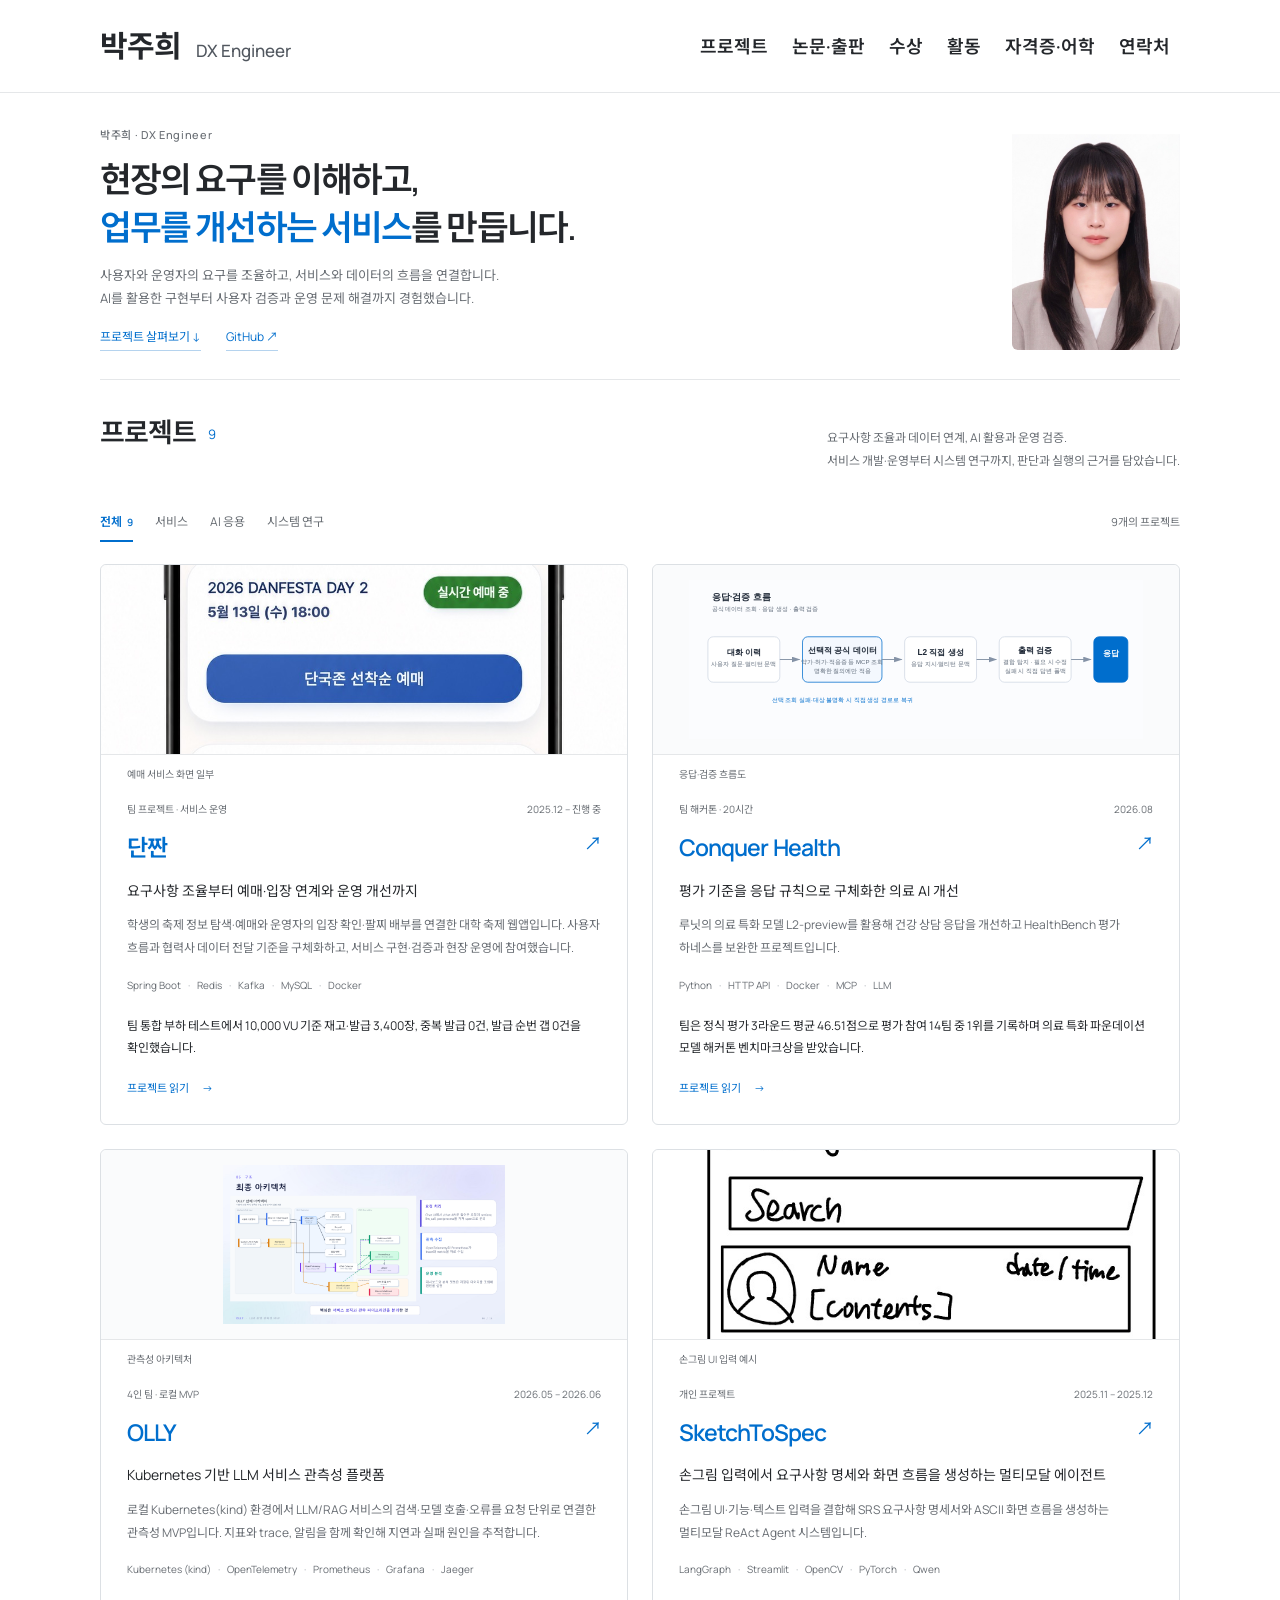
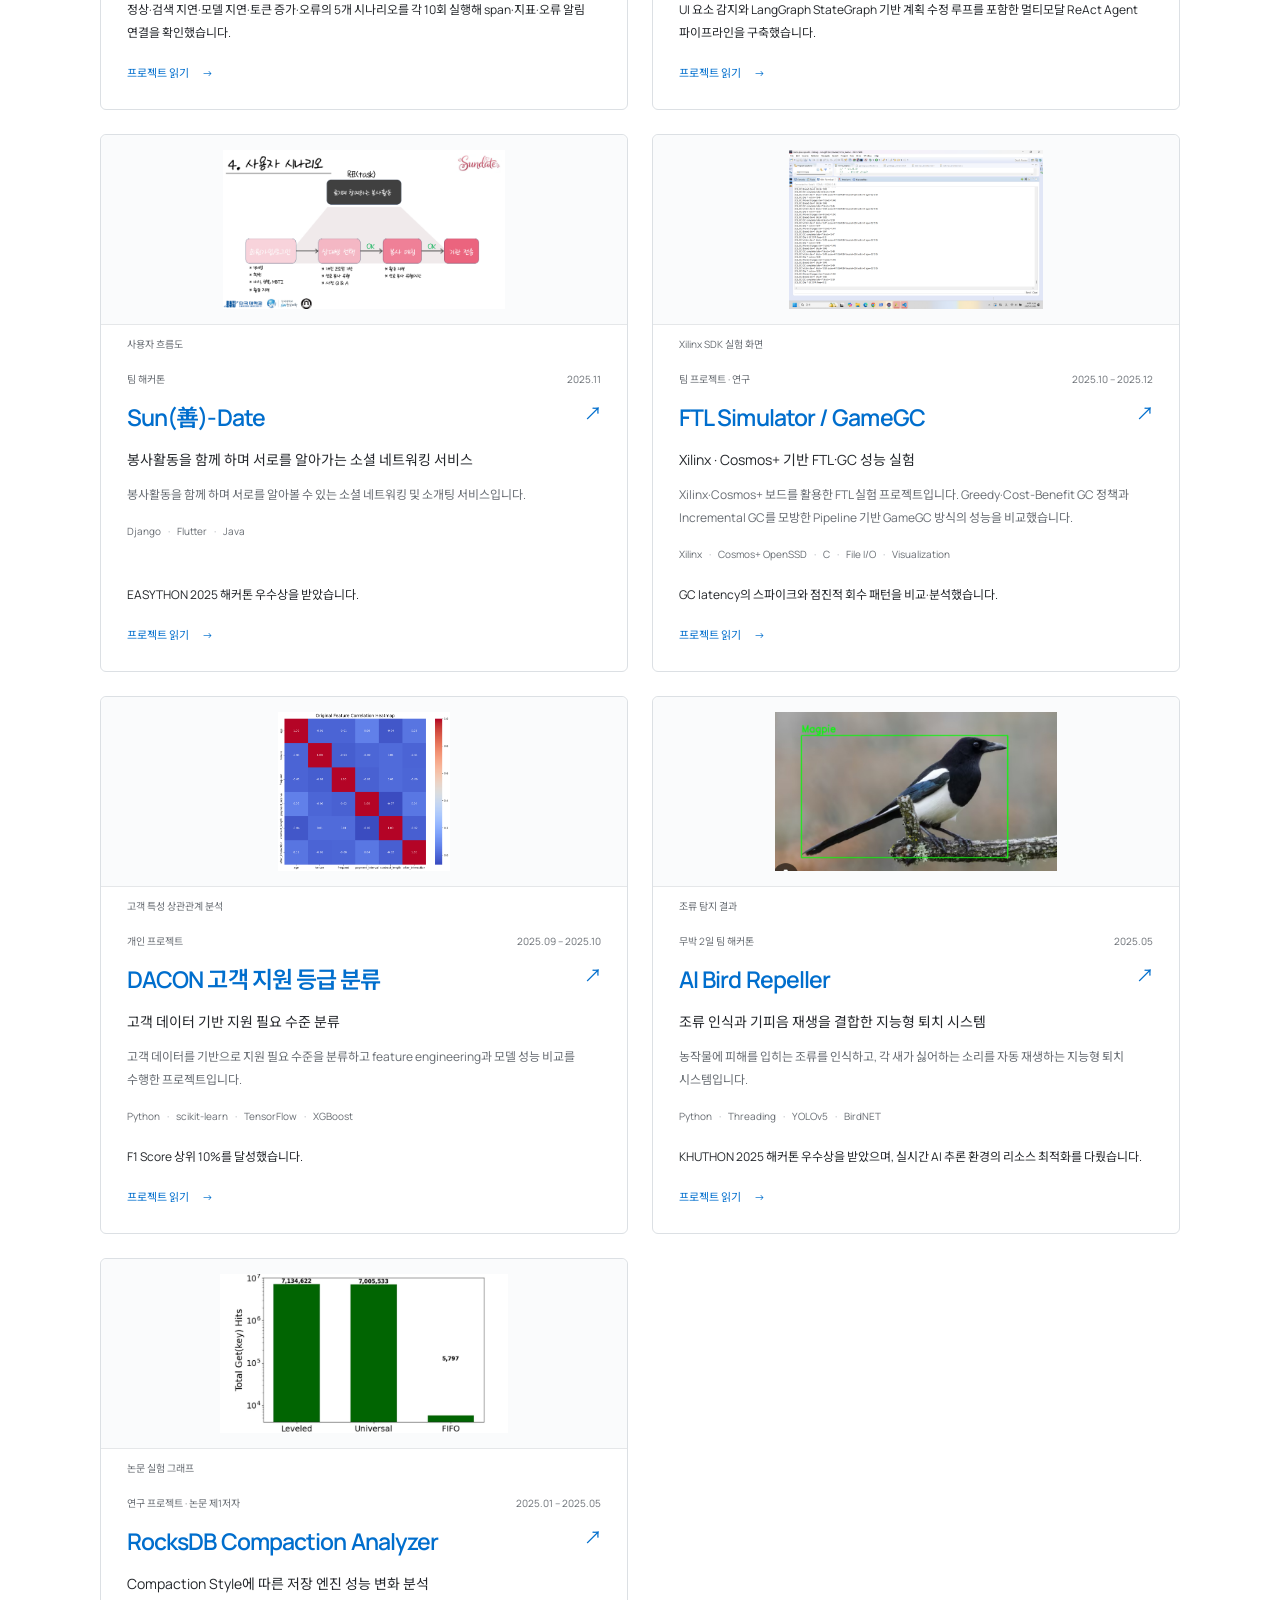
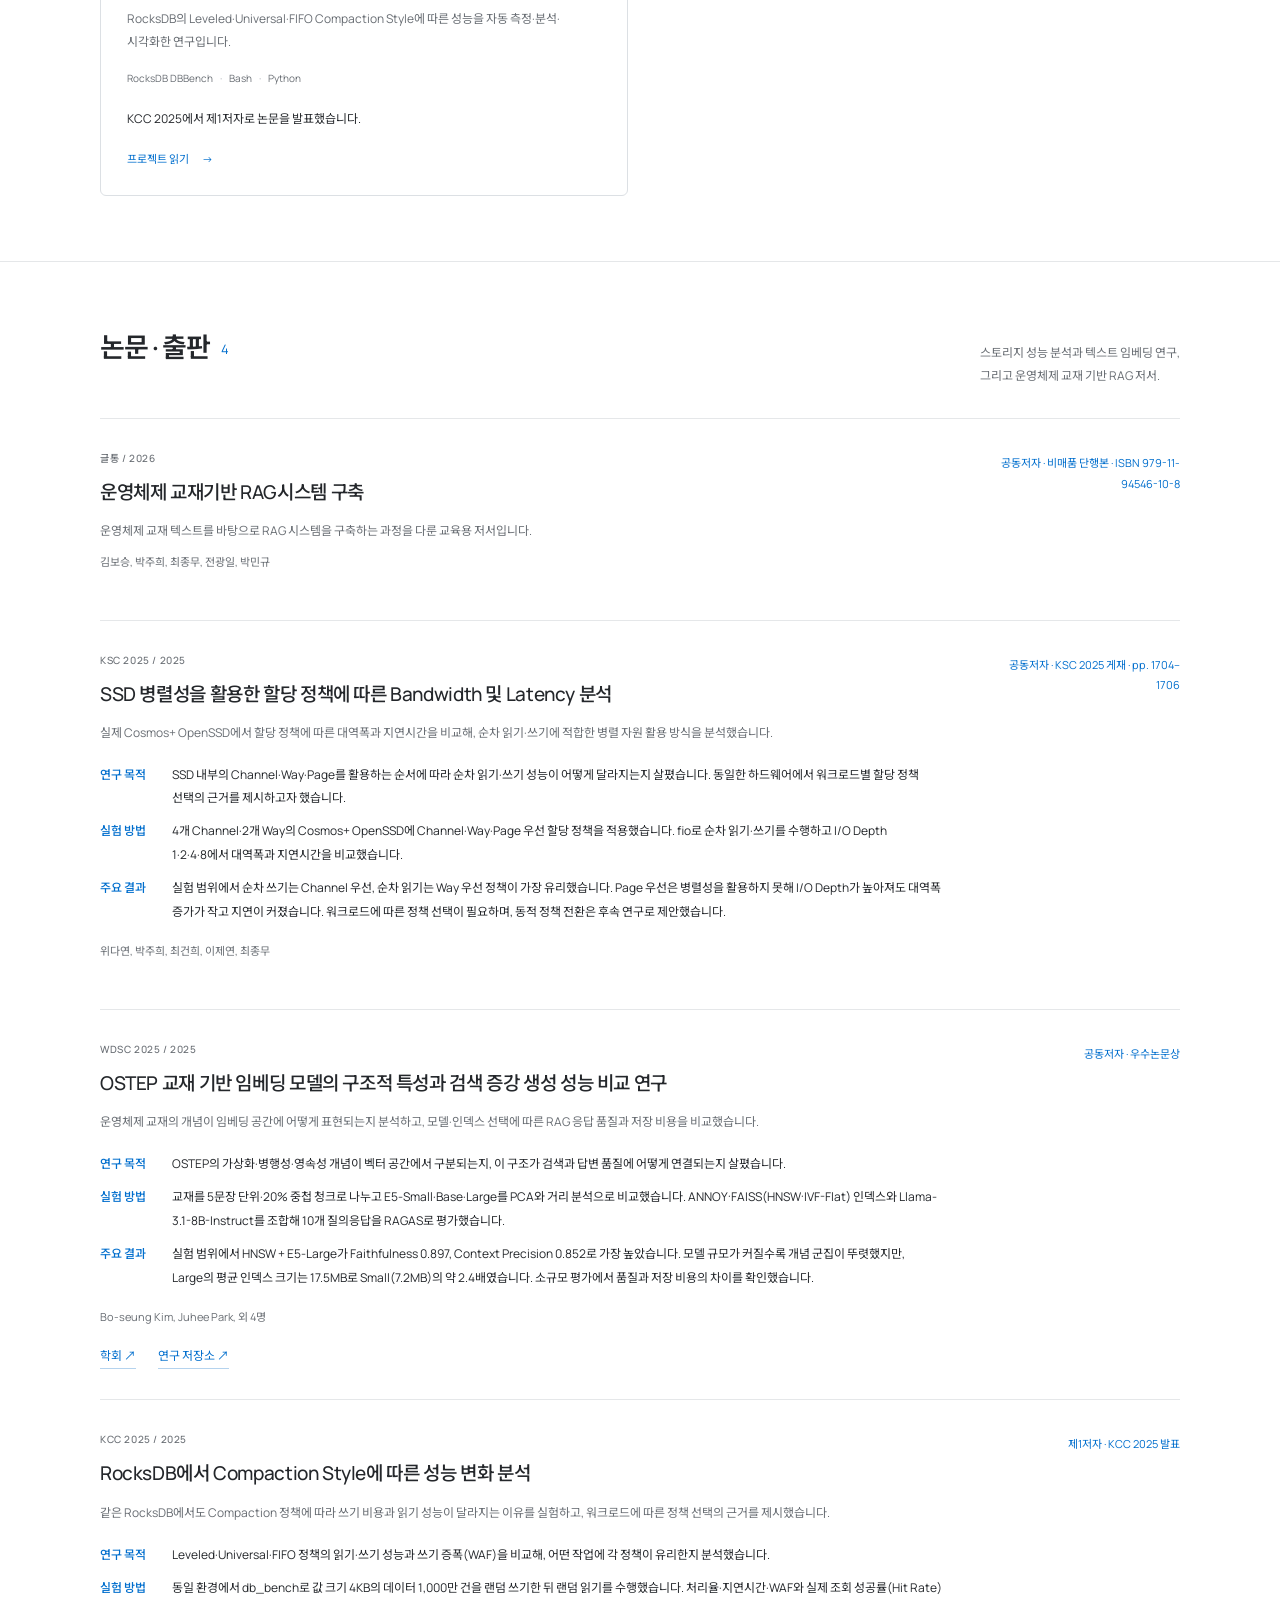
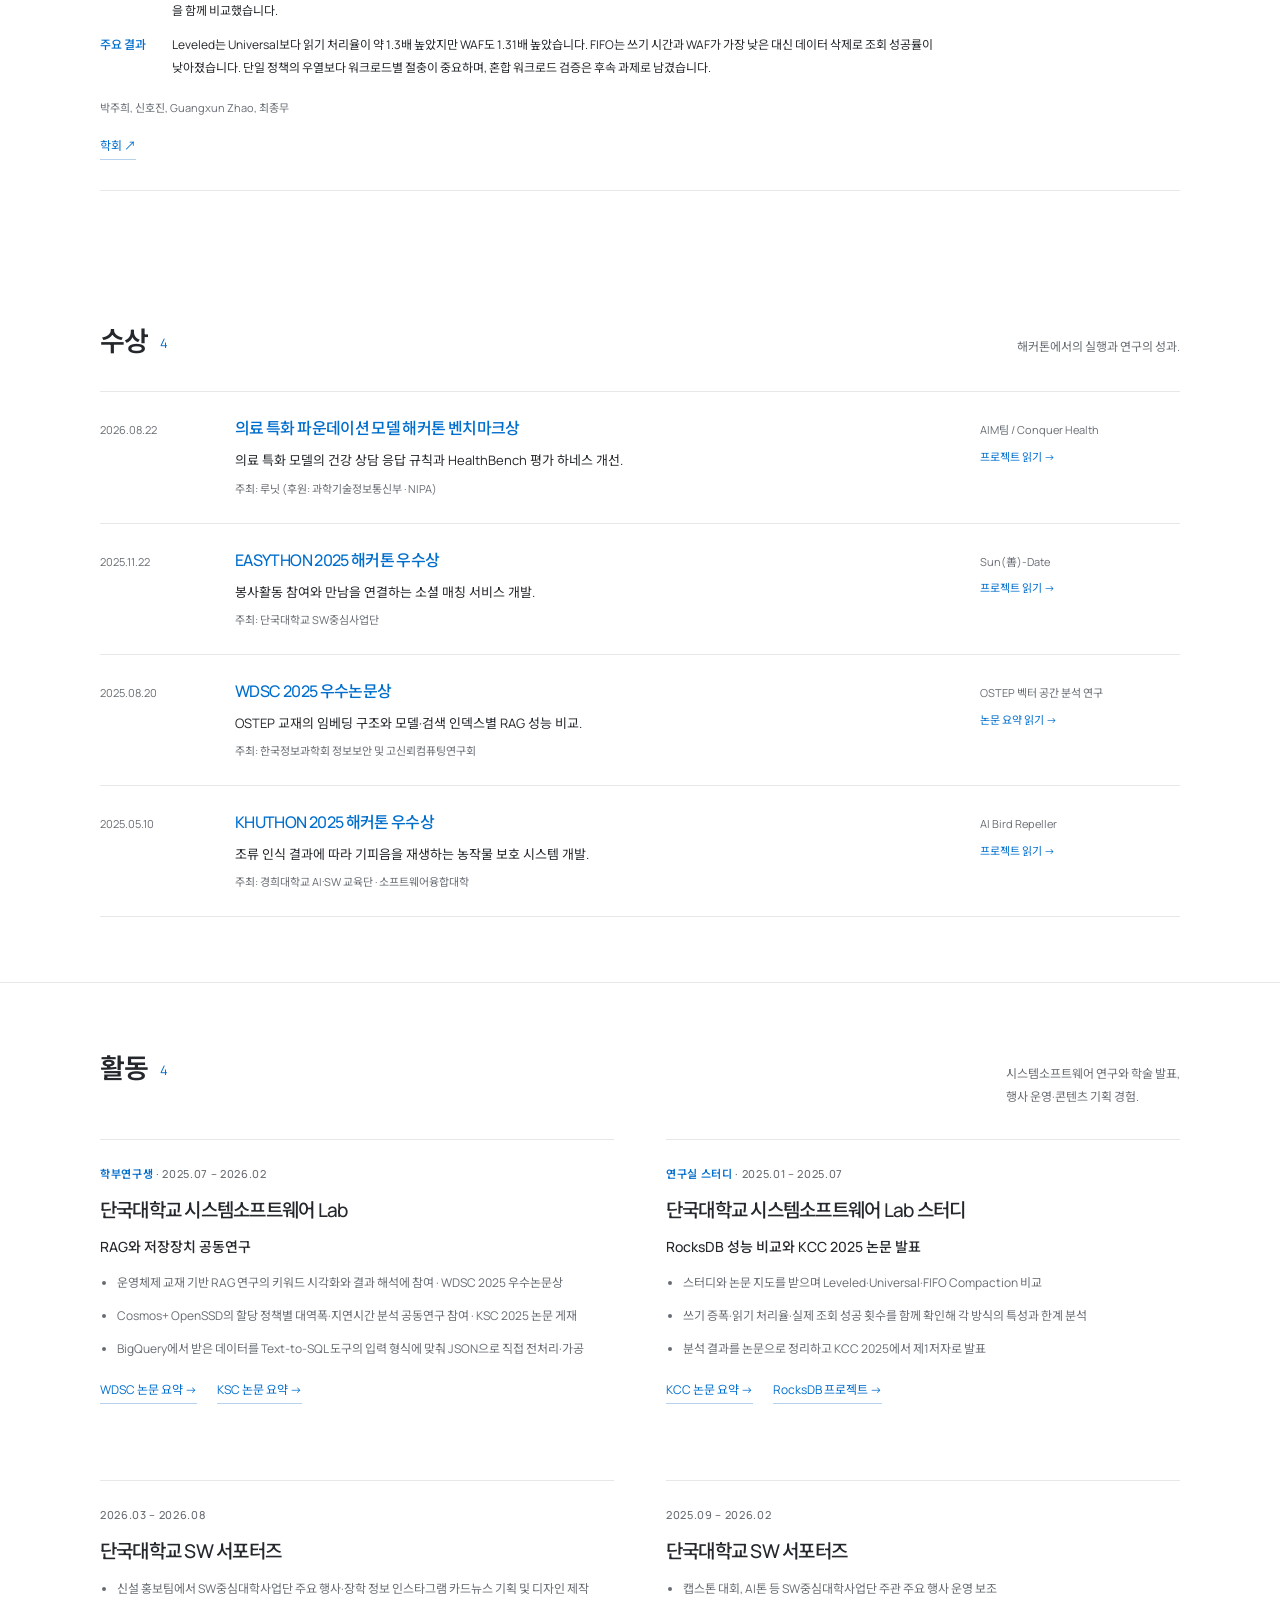
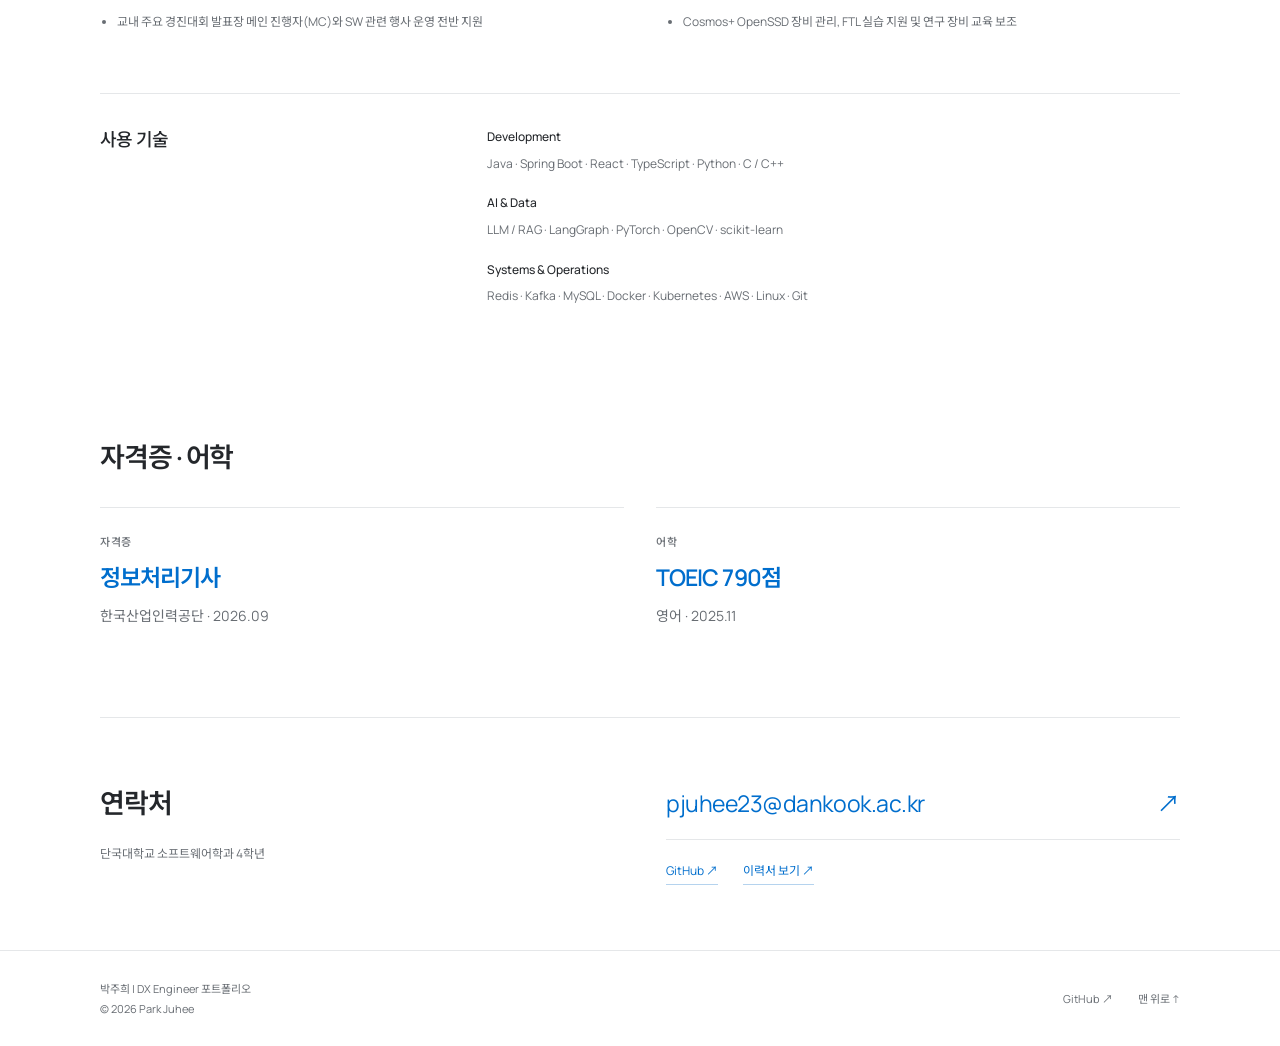
==== commit b4e71965: "Add KSC SSD allocation paper and clarify JSON preprocessing contribution" ====
--- a/index.html
+++ b/index.html
@@ -13,9 +13,9 @@
 <main id="main">
 <section class="hero container"><img class="hero-portrait" src="assets/juhee-portrait.jpg" alt="박주희 프로필 사진" width="1169" height="1712" fetchpriority="high"><p class="eyebrow">박주희 · DX Engineer</p><h1>현장의 요구를 이해하고,<br><span class="accent-text">업무를 개선하는 서비스</span>를 만듭니다.</h1><p class="hero-description">사용자와 운영자의 요구를 조율하고, 서비스와 데이터의 흐름을 연결합니다.<br>AI를 활용한 구현부터 사용자 검증과 운영 문제 해결까지 경험했습니다.</p><div class="hero-actions"><a class="text-link" href="#projects">프로젝트 살펴보기 ↓</a><a class="text-link" href="https://github.com/juhee0223" target="_blank" rel="noopener noreferrer">GitHub ↗</a></div></section>
 <section id="projects" class="section container"><div class="section-heading"><div><h2>프로젝트 <span class="section-count">9</span></h2></div><p>요구사항 조율과 데이터 연계, AI 활용과 운영 검증.<br>서비스 개발·운영부터 시스템 연구까지, 판단과 실행의 근거를 담았습니다.</p></div><div class="filter-row"><div class="filters" role="group" aria-label="프로젝트 분야 필터"><button type="button" data-filter="all" class="active" aria-pressed="true">전체 <span>9</span></button><button type="button" data-filter="service" aria-pressed="false">서비스</button><button type="button" data-filter="ai" aria-pressed="false">AI 응용</button><button type="button" data-filter="systems" aria-pressed="false">시스템 연구</button></div><p class="project-count" role="status" aria-live="polite">9개의 프로젝트</p></div><div class="project-grid"><article class="project-card" data-category="service"><a class="card-body" href="projects/danzzan.html" aria-labelledby="project-danzzan"><div class="card-media phone-detail"><img src="assets/danzzan-ticketing.png" alt="단짠의 날짜별 예매 상태와 예매 버튼 화면" width="941" height="1672" loading="lazy" decoding="async"></div><p class="card-media-label">예매 서비스 화면 일부</p><div class="card-meta"><span>팀 프로젝트 · 서비스 운영</span><span>2025.12 – 진행 중</span></div><h3 id="project-danzzan">단짠<span aria-hidden="true">↗</span></h3><p class="card-subtitle">요구사항 조율부터 예매·입장 연계와 운영 개선까지</p><p class="card-description">학생의 축제 정보 탐색·예매와 운영자의 입장 확인·팔찌 배부를 연결한 대학 축제 웹앱입니다. 사용자 흐름과 협력사 데이터 전달 기준을 구체화하고, 서비스 구현·검증과 현장 운영에 참여했습니다.</p><div class="tech-tags"><span>Spring Boot</span><span>Redis</span><span>Kafka</span><span>MySQL</span><span>Docker</span></div><div class="card-result">팀 통합 부하 테스트에서 10,000 VU 기준 재고·발급 3,400장, 중복 발급 0건, 발급 순번 갭 0건을 확인했습니다.</div><span class="card-cta">프로젝트 읽기 <span aria-hidden="true">→</span></span></a></article><article class="project-card" data-category="ai"><a class="card-body" href="projects/conquer-health.html" aria-labelledby="project-conquer-health"><div class="card-media "><img src="assets/conquer-response-flow.svg" alt="대화 이력에서 선택적 공식 데이터 조회와 L2 생성을 거쳐 출력 검증·복구 후 응답하는 흐름" width="1200" height="420" loading="lazy" decoding="async"></div><p class="card-media-label">응답·검증 흐름도</p><div class="card-meta"><span>팀 해커톤 · 20시간</span><span>2026.08</span></div><h3 id="project-conquer-health">Conquer Health<span aria-hidden="true">↗</span></h3><p class="card-subtitle">평가 기준을 응답 규칙으로 구체화한 의료 AI 개선</p><p class="card-description">루닛의 의료 특화 모델 L2-preview를 활용해 건강 상담 응답을 개선하고 HealthBench 평가 하네스를 보완한 프로젝트입니다.</p><div class="tech-tags"><span>Python</span><span>HTTP API</span><span>Docker</span><span>MCP</span><span>LLM</span></div><div class="card-result">팀은 정식 평가 3라운드 평균 46.51점으로 평가 참여 14팀 중 1위를 기록하며 의료 특화 파운데이션 모델 해커톤 벤치마크상을 받았습니다.</div><span class="card-cta">프로젝트 읽기 <span aria-hidden="true">→</span></span></a></article><article class="project-card" data-category="systems"><a class="card-body" href="projects/olly.html" aria-labelledby="project-olly"><div class="card-media "><img src="assets/olly-architecture.png" alt="Chat UI부터 OpenTelemetry·Prometheus·Jaeger·Discord 알림으로 이어지는 OLLY 구조도" width="1920" height="1080" loading="lazy" decoding="async"></div><p class="card-media-label">관측성 아키텍처</p><div class="card-meta"><span>4인 팀 · 로컬 MVP</span><span>2026.05 – 2026.06</span></div><h3 id="project-olly">OLLY<span aria-hidden="true">↗</span></h3><p class="card-subtitle">Kubernetes 기반 LLM 서비스 관측성 플랫폼</p><p class="card-description">로컬 Kubernetes(kind) 환경에서 LLM/RAG 서비스의 검색·모델 호출·오류를 요청 단위로 연결한 관측성 MVP입니다. 지표와 trace, 알림을 함께 확인해 지연과 실패 원인을 추적합니다.</p><div class="tech-tags"><span>Kubernetes (kind)</span><span>OpenTelemetry</span><span>Prometheus</span><span>Grafana</span><span>Jaeger</span></div><div class="card-result">정상·검색 지연·모델 지연·토큰 증가·오류의 5개 시나리오를 각 10회 실행해 span·지표·오류 알림 연결을 확인했습니다.</div><span class="card-cta">프로젝트 읽기 <span aria-hidden="true">→</span></span></a></article><article class="project-card" data-category="ai"><a class="card-body" href="projects/sketch-to-spec.html" aria-labelledby="project-sketch-to-spec"><div class="card-media sketch-detail"><img src="assets/sketch-input-example.jpg" alt="SketchToSpec 저장소의 손그림 메시지 화면 입력 예시" width="745" height="1168" loading="lazy" decoding="async"></div><p class="card-media-label">손그림 UI 입력 예시</p><div class="card-meta"><span>개인 프로젝트</span><span>2025.11 – 2025.12</span></div><h3 id="project-sketch-to-spec">SketchToSpec<span aria-hidden="true">↗</span></h3><p class="card-subtitle">손그림 입력에서 요구사항 명세와 화면 흐름을 생성하는 멀티모달 에이전트</p><p class="card-description">손그림 UI·기능·텍스트 입력을 결합해 SRS 요구사항 명세서와 ASCII 화면 흐름을 생성하는 멀티모달 ReAct Agent 시스템입니다.</p><div class="tech-tags"><span>LangGraph</span><span>Streamlit</span><span>OpenCV</span><span>PyTorch</span><span>Qwen</span></div><div class="card-result">UI 요소 감지와 LangGraph StateGraph 기반 계획 수정 루프를 포함한 멀티모달 ReAct Agent 파이프라인을 구축했습니다.</div><span class="card-cta">프로젝트 읽기 <span aria-hidden="true">→</span></span></a></article><article class="project-card" data-category="service"><a class="card-body" href="projects/sun-date.html" aria-labelledby="project-sun-date"><div class="card-media "><img src="assets/sundate-user-flow.png" alt="가입·상대방 선택·봉사 매칭·기관 전송으로 이어지는 Sun-Date 시나리오" width="1440" height="810" loading="lazy" decoding="async"></div><p class="card-media-label">사용자 흐름도</p><div class="card-meta"><span>팀 해커톤</span><span>2025.11</span></div><h3 id="project-sun-date">Sun(善)-Date<span aria-hidden="true">↗</span></h3><p class="card-subtitle">봉사활동을 함께 하며 서로를 알아가는 소셜 네트워킹 서비스</p><p class="card-description">봉사활동을 함께 하며 서로를 알아볼 수 있는 소셜 네트워킹 및 소개팅 서비스입니다.</p><div class="tech-tags"><span>Django</span><span>Flutter</span><span>Java</span></div><div class="card-result">EASYTHON 2025 해커톤 우수상을 받았습니다.</div><span class="card-cta">프로젝트 읽기 <span aria-hidden="true">→</span></span></a></article><article class="project-card" data-category="systems"><a class="card-body" href="projects/gamegc.html" aria-labelledby="project-gamegc"><div class="card-media "><img src="assets/gamegc-xilinx-console.png" alt="Xilinx SDK에서 Cost-Benefit GC의 victim 선택과 erase 로그를 확인하는 COSMOS+ 실험 화면" width="2876" height="1800" loading="lazy" decoding="async"></div><p class="card-media-label">Xilinx SDK 실험 화면</p><div class="card-meta"><span>팀 프로젝트 · 연구</span><span>2025.10 – 2025.12</span></div><h3 id="project-gamegc">FTL Simulator / GameGC<span aria-hidden="true">↗</span></h3><p class="card-subtitle">Xilinx · Cosmos+ 기반 FTL·GC 성능 실험</p><p class="card-description">Xilinx·Cosmos+ 보드를 활용한 FTL 실험 프로젝트입니다. Greedy·Cost-Benefit GC 정책과 Incremental GC를 모방한 Pipeline 기반 GameGC 방식의 성능을 비교했습니다.</p><div class="tech-tags"><span>Xilinx</span><span>Cosmos+ OpenSSD</span><span>C</span><span>File I/O</span><span>Visualization</span></div><div class="card-result">GC latency의 스파이크와 점진적 회수 패턴을 비교·분석했습니다.</div><span class="card-cta">프로젝트 읽기 <span aria-hidden="true">→</span></span></a></article><article class="project-card" data-category="ai"><a class="card-body" href="projects/dacon.html" aria-labelledby="project-dacon"><div class="card-media "><img src="assets/dacon-feature-heatmap.png" alt="나이·이용 기간·결제 간격 등 원본 고객 특성 간 상관계수 히트맵" width="2714" height="2519" loading="lazy" decoding="async"></div><p class="card-media-label">고객 특성 상관관계 분석</p><div class="card-meta"><span>개인 프로젝트</span><span>2025.09 – 2025.10</span></div><h3 id="project-dacon">DACON 고객 지원 등급 분류<span aria-hidden="true">↗</span></h3><p class="card-subtitle">고객 데이터 기반 지원 필요 수준 분류</p><p class="card-description">고객 데이터를 기반으로 지원 필요 수준을 분류하고 feature engineering과 모델 성능 비교를 수행한 프로젝트입니다.</p><div class="tech-tags"><span>Python</span><span>scikit-learn</span><span>TensorFlow</span><span>XGBoost</span></div><div class="card-result">F1 Score 상위 10%를 달성했습니다.</div><span class="card-cta">프로젝트 읽기 <span aria-hidden="true">→</span></span></a></article><article class="project-card" data-category="ai"><a class="card-body" href="projects/bird-repeller.html" aria-labelledby="project-bird-repeller"><div class="card-media "><img src="assets/bird-detection.jpg" alt="테스트 이미지에서 Magpie로 분류된 까치와 탐지 bounding box" width="792" height="448" loading="lazy" decoding="async"></div><p class="card-media-label">조류 탐지 결과</p><div class="card-meta"><span>무박 2일 팀 해커톤</span><span>2025.05</span></div><h3 id="project-bird-repeller">AI Bird Repeller<span aria-hidden="true">↗</span></h3><p class="card-subtitle">조류 인식과 기피음 재생을 결합한 지능형 퇴치 시스템</p><p class="card-description">농작물에 피해를 입히는 조류를 인식하고, 각 새가 싫어하는 소리를 자동 재생하는 지능형 퇴치 시스템입니다.</p><div class="tech-tags"><span>Python</span><span>Threading</span><span>YOLOv5</span><span>BirdNET</span></div><div class="card-result">KHUTHON 2025 해커톤 우수상을 받았으며, 실시간 AI 추론 환경의 리소스 최적화를 다뤘습니다.</div><span class="card-cta">프로젝트 읽기 <span aria-hidden="true">→</span></span></a></article><article class="project-card" data-category="systems"><a class="card-body" href="projects/rocksdb.html" aria-labelledby="project-rocksdb"><div class="card-media "><img src="assets/rocksdb-read-hits.jpg" alt="Leveled·Universal·FIFO 정책별 Get key 조회 성공 횟수를 비교한 로그 축 그래프" width="1564" height="863" loading="lazy" decoding="async"></div><p class="card-media-label">논문 실험 그래프</p><div class="card-meta"><span>연구 프로젝트 · 논문 제1저자</span><span>2025.01 – 2025.05</span></div><h3 id="project-rocksdb">RocksDB Compaction Analyzer<span aria-hidden="true">↗</span></h3><p class="card-subtitle">Compaction Style에 따른 저장 엔진 성능 변화 분석</p><p class="card-description">RocksDB의 Leveled·Universal·FIFO Compaction Style에 따른 성능을 자동 측정·분석·시각화한 연구입니다.</p><div class="tech-tags"><span>RocksDB DBBench</span><span>Bash</span><span>Python</span></div><div class="card-result">KCC 2025에서 제1저자로 논문을 발표했습니다.</div><span class="card-cta">프로젝트 읽기 <span aria-hidden="true">→</span></span></a></article></div></section>
-<section id="research" class="section research-section"><div class="container"><div class="section-heading"><div><h2>논문 · 출판 <span class="section-count">3</span></h2></div><p>스토리지 성능 분석과 텍스트 임베딩 연구,<br>그리고 운영체제 교재 기반 RAG 저서.</p></div><div class="publication-list"><article class="publication" id="publication-rag-book"><div class="pub-main"><div class="eyebrow">글통 / 2026</div><h3>운영체제 교재기반 RAG시스템 구축</h3><p>운영체제 교재 텍스트를 바탕으로 RAG 시스템을 구축하는 과정을 다룬 교육용 저서입니다.</p><p class="pub-authors">김보승, 박주희, 최종무, 전광일, 박민규</p><div class="pub-links"></div></div><span class="pub-distinction">공동저자 · 비매품 단행본 · ISBN 979-11-94546-10-8</span></article><article class="publication" id="publication-wdsc"><div class="pub-main"><div class="eyebrow">WDSC 2025 / 2025</div><h3>OSTEP 교재 기반 임베딩 모델의 구조적 특성과 검색 증강 생성 성능 비교 연구</h3><p>운영체제 교재의 개념이 임베딩 공간에 어떻게 표현되는지 분석하고, 모델·인덱스 선택에 따른 RAG 응답 품질과 저장 비용을 비교했습니다.</p><dl class="pub-abstract"><div><dt>연구 목적</dt><dd>OSTEP의 가상화·병행성·영속성 개념이 벡터 공간에서 구분되는지, 이 구조가 검색과 답변 품질에 어떻게 연결되는지 살폈습니다.</dd></div><div><dt>실험 방법</dt><dd>교재를 5문장 단위·20% 중첩 청크로 나누고 E5-Small·Base·Large를 PCA와 거리 분석으로 비교했습니다. ANNOY·FAISS(HNSW·IVF-Flat) 인덱스와 Llama-3.1-8B-Instruct를 조합해 10개 질의응답을 RAGAS로 평가했습니다.</dd></div><div><dt>주요 결과</dt><dd>실험 범위에서 HNSW + E5-Large가 Faithfulness 0.897, Context Precision 0.852로 가장 높았습니다. 모델 규모가 커질수록 개념 군집이 뚜렷했지만, Large의 평균 인덱스 크기는 17.5MB로 Small(7.2MB)의 약 2.4배였습니다. 소규모 평가에서 품질과 저장 비용의 차이를 확인했습니다.</dd></div></dl><p class="pub-authors">Bo-seung Kim, Juhee Park, 외 4명</p><div class="pub-links"><a class="text-link" href="https://sites.google.com/view/wdsc2025/" target="_blank" rel="noopener noreferrer">학회 <span aria-hidden="true">↗</span></a><a class="text-link" href="https://github.com/DKU-StarLab/OSTEP_RAG" target="_blank" rel="noopener noreferrer">연구 저장소 <span aria-hidden="true">↗</span></a></div></div><span class="pub-distinction">공동저자 · 우수논문상</span></article><article class="publication" id="publication-kcc"><div class="pub-main"><div class="eyebrow">KCC 2025 / 2025</div><h3>RocksDB에서 Compaction Style에 따른 성능 변화 분석</h3><p>같은 RocksDB에서도 Compaction 정책에 따라 쓰기 비용과 읽기 성능이 달라지는 이유를 실험하고, 워크로드에 따른 정책 선택의 근거를 제시했습니다.</p><dl class="pub-abstract"><div><dt>연구 목적</dt><dd>Leveled·Universal·FIFO 정책의 읽기·쓰기 성능과 쓰기 증폭(WAF)을 비교해, 어떤 작업에 각 정책이 유리한지 분석했습니다.</dd></div><div><dt>실험 방법</dt><dd>동일 환경에서 db_bench로 값 크기 4KB의 데이터 1,000만 건을 랜덤 쓰기한 뒤 랜덤 읽기를 수행했습니다. 처리율·지연시간·WAF와 실제 조회 성공률(Hit Rate)을 함께 비교했습니다.</dd></div><div><dt>주요 결과</dt><dd>Leveled는 Universal보다 읽기 처리율이 약 1.3배 높았지만 WAF도 1.31배 높았습니다. FIFO는 쓰기 시간과 WAF가 가장 낮은 대신 데이터 삭제로 조회 성공률이 낮아졌습니다. 단일 정책의 우열보다 워크로드별 절충이 중요하며, 혼합 워크로드 검증은 후속 과제로 남겼습니다.</dd></div></dl><p class="pub-authors">박주희, 신호진, Guangxun Zhao, 최종무</p><div class="pub-links"><a class="text-link" href="https://www.kiise.or.kr/conference/kcc/2025/" target="_blank" rel="noopener noreferrer">학회 <span aria-hidden="true">↗</span></a></div></div><span class="pub-distinction">제1저자 · KCC 2025 발표</span></article></div></div></section>
+<section id="research" class="section research-section"><div class="container"><div class="section-heading"><div><h2>논문 · 출판 <span class="section-count">4</span></h2></div><p>스토리지 성능 분석과 텍스트 임베딩 연구,<br>그리고 운영체제 교재 기반 RAG 저서.</p></div><div class="publication-list"><article class="publication" id="publication-rag-book"><div class="pub-main"><div class="eyebrow">글통 / 2026</div><h3>운영체제 교재기반 RAG시스템 구축</h3><p>운영체제 교재 텍스트를 바탕으로 RAG 시스템을 구축하는 과정을 다룬 교육용 저서입니다.</p><p class="pub-authors">김보승, 박주희, 최종무, 전광일, 박민규</p><div class="pub-links"></div></div><span class="pub-distinction">공동저자 · 비매품 단행본 · ISBN 979-11-94546-10-8</span></article><article class="publication" id="publication-ksc"><div class="pub-main"><div class="eyebrow">KSC 2025 / 2025</div><h3>SSD 병렬성을 활용한 할당 정책에 따른 Bandwidth 및 Latency 분석</h3><p>실제 Cosmos+ OpenSSD에서 할당 정책에 따른 대역폭과 지연시간을 비교해, 순차 읽기·쓰기에 적합한 병렬 자원 활용 방식을 분석했습니다.</p><dl class="pub-abstract"><div><dt>연구 목적</dt><dd>SSD 내부의 Channel·Way·Page를 활용하는 순서에 따라 순차 읽기·쓰기 성능이 어떻게 달라지는지 살폈습니다. 동일한 하드웨어에서 워크로드별 할당 정책 선택의 근거를 제시하고자 했습니다.</dd></div><div><dt>실험 방법</dt><dd>4개 Channel·2개 Way의 Cosmos+ OpenSSD에 Channel·Way·Page 우선 할당 정책을 적용했습니다. fio로 순차 읽기·쓰기를 수행하고 I/O Depth 1·2·4·8에서 대역폭과 지연시간을 비교했습니다.</dd></div><div><dt>주요 결과</dt><dd>실험 범위에서 순차 쓰기는 Channel 우선, 순차 읽기는 Way 우선 정책이 가장 유리했습니다. Page 우선은 병렬성을 활용하지 못해 I/O Depth가 높아져도 대역폭 증가가 작고 지연이 커졌습니다. 워크로드에 따른 정책 선택이 필요하며, 동적 정책 전환은 후속 연구로 제안했습니다.</dd></div></dl><p class="pub-authors">위다연, 박주희, 최건희, 이제연, 최종무</p><div class="pub-links"></div></div><span class="pub-distinction">공동저자 · KSC 2025 게재 · pp. 1704–1706</span></article><article class="publication" id="publication-wdsc"><div class="pub-main"><div class="eyebrow">WDSC 2025 / 2025</div><h3>OSTEP 교재 기반 임베딩 모델의 구조적 특성과 검색 증강 생성 성능 비교 연구</h3><p>운영체제 교재의 개념이 임베딩 공간에 어떻게 표현되는지 분석하고, 모델·인덱스 선택에 따른 RAG 응답 품질과 저장 비용을 비교했습니다.</p><dl class="pub-abstract"><div><dt>연구 목적</dt><dd>OSTEP의 가상화·병행성·영속성 개념이 벡터 공간에서 구분되는지, 이 구조가 검색과 답변 품질에 어떻게 연결되는지 살폈습니다.</dd></div><div><dt>실험 방법</dt><dd>교재를 5문장 단위·20% 중첩 청크로 나누고 E5-Small·Base·Large를 PCA와 거리 분석으로 비교했습니다. ANNOY·FAISS(HNSW·IVF-Flat) 인덱스와 Llama-3.1-8B-Instruct를 조합해 10개 질의응답을 RAGAS로 평가했습니다.</dd></div><div><dt>주요 결과</dt><dd>실험 범위에서 HNSW + E5-Large가 Faithfulness 0.897, Context Precision 0.852로 가장 높았습니다. 모델 규모가 커질수록 개념 군집이 뚜렷했지만, Large의 평균 인덱스 크기는 17.5MB로 Small(7.2MB)의 약 2.4배였습니다. 소규모 평가에서 품질과 저장 비용의 차이를 확인했습니다.</dd></div></dl><p class="pub-authors">Bo-seung Kim, Juhee Park, 외 4명</p><div class="pub-links"><a class="text-link" href="https://sites.google.com/view/wdsc2025/" target="_blank" rel="noopener noreferrer">학회 <span aria-hidden="true">↗</span></a><a class="text-link" href="https://github.com/DKU-StarLab/OSTEP_RAG" target="_blank" rel="noopener noreferrer">연구 저장소 <span aria-hidden="true">↗</span></a></div></div><span class="pub-distinction">공동저자 · 우수논문상</span></article><article class="publication" id="publication-kcc"><div class="pub-main"><div class="eyebrow">KCC 2025 / 2025</div><h3>RocksDB에서 Compaction Style에 따른 성능 변화 분석</h3><p>같은 RocksDB에서도 Compaction 정책에 따라 쓰기 비용과 읽기 성능이 달라지는 이유를 실험하고, 워크로드에 따른 정책 선택의 근거를 제시했습니다.</p><dl class="pub-abstract"><div><dt>연구 목적</dt><dd>Leveled·Universal·FIFO 정책의 읽기·쓰기 성능과 쓰기 증폭(WAF)을 비교해, 어떤 작업에 각 정책이 유리한지 분석했습니다.</dd></div><div><dt>실험 방법</dt><dd>동일 환경에서 db_bench로 값 크기 4KB의 데이터 1,000만 건을 랜덤 쓰기한 뒤 랜덤 읽기를 수행했습니다. 처리율·지연시간·WAF와 실제 조회 성공률(Hit Rate)을 함께 비교했습니다.</dd></div><div><dt>주요 결과</dt><dd>Leveled는 Universal보다 읽기 처리율이 약 1.3배 높았지만 WAF도 1.31배 높았습니다. FIFO는 쓰기 시간과 WAF가 가장 낮은 대신 데이터 삭제로 조회 성공률이 낮아졌습니다. 단일 정책의 우열보다 워크로드별 절충이 중요하며, 혼합 워크로드 검증은 후속 과제로 남겼습니다.</dd></div></dl><p class="pub-authors">박주희, 신호진, Guangxun Zhao, 최종무</p><div class="pub-links"><a class="text-link" href="https://www.kiise.or.kr/conference/kcc/2025/" target="_blank" rel="noopener noreferrer">학회 <span aria-hidden="true">↗</span></a></div></div><span class="pub-distinction">제1저자 · KCC 2025 발표</span></article></div></div></section>
 <section id="awards" class="section container"><div class="section-heading"><div><h2>수상 <span class="section-count">4</span></h2></div><p>해커톤에서의 실행과 연구의 성과.</p></div><div class="award-list"><article class="award"><time>2026.08.22</time><div><h3>의료 특화 파운데이션 모델 해커톤 벤치마크상</h3><p class="award-summary">의료 특화 모델의 건강 상담 응답 규칙과 HealthBench 평가 하네스 개선.</p><p class="award-host">주최: 루닛 (후원: 과학기술정보통신부 · NIPA)</p></div><a class="award-project" href="projects/conquer-health.html"><span>AIM팀 / Conquer Health</span><span class="award-cta">프로젝트 읽기 <span aria-hidden="true">→</span></span></a></article><article class="award"><time>2025.11.22</time><div><h3>EASYTHON 2025 해커톤 우수상</h3><p class="award-summary">봉사활동 참여와 만남을 연결하는 소셜 매칭 서비스 개발.</p><p class="award-host">주최: 단국대학교 SW중심사업단</p></div><a class="award-project" href="projects/sun-date.html"><span>Sun(善)-Date</span><span class="award-cta">프로젝트 읽기 <span aria-hidden="true">→</span></span></a></article><article class="award"><time>2025.08.20</time><div><h3>WDSC 2025 우수논문상</h3><p class="award-summary">OSTEP 교재의 임베딩 구조와 모델·검색 인덱스별 RAG 성능 비교.</p><p class="award-host">주최: 한국정보과학회 정보보안 및 고신뢰컴퓨팅연구회</p></div><a class="award-project" href="#publication-wdsc"><span>OSTEP 벡터 공간 분석 연구</span><span class="award-cta">논문 요약 읽기 <span aria-hidden="true">→</span></span></a></article><article class="award"><time>2025.05.10</time><div><h3>KHUTHON 2025 해커톤 우수상</h3><p class="award-summary">조류 인식 결과에 따라 기피음을 재생하는 농작물 보호 시스템 개발.</p><p class="award-host">주최: 경희대학교 AI·SW 교육단 · 소프트웨어융합대학</p></div><a class="award-project" href="projects/bird-repeller.html"><span>AI Bird Repeller</span><span class="award-cta">프로젝트 읽기 <span aria-hidden="true">→</span></span></a></article></div></section>
-<section id="activities" class="section activities-section"><div class="container"><div class="section-heading"><div><h2>활동 <span class="section-count">4</span></h2></div><p>시스템소프트웨어 연구와 학술 발표,<br>행사 운영·콘텐츠 기획 경험.</p></div><div class="activity-grid"><article class="activity"><div class="eyebrow"><span class="activity-role">학부연구생</span> · 2025.07 – 2026.02</div><h3>단국대학교 시스템소프트웨어 Lab</h3><p class="activity-focus">RAG와 저장장치 공동연구</p><ul><li>운영체제 교재 기반 RAG 연구의 키워드 시각화와 결과 해석에 참여 · WDSC 2025 우수논문상</li><li>Cosmos+ OpenSSD의 할당 정책별 대역폭·지연시간 분석 공동연구 참여 · KSC 2025 논문 게재</li><li>Text-to-SQL 연구의 데이터 정제 지원</li></ul><div class="activity-links"><a class="text-link" href="#publication-wdsc">WDSC 논문 요약 →</a></div></article><article class="activity"><div class="eyebrow"><span class="activity-role">연구실 스터디</span> · 2025.01 – 2025.07</div><h3>단국대학교 시스템소프트웨어 Lab 스터디</h3><p class="activity-focus">RocksDB 성능 비교와 KCC 2025 논문 발표</p><ul><li>스터디와 논문 지도를 받으며 Leveled·Universal·FIFO Compaction 비교</li><li>쓰기 증폭·읽기 처리율·실제 조회 성공 횟수를 함께 확인해 각 방식의 특성과 한계 분석</li><li>분석 결과를 논문으로 정리하고 KCC 2025에서 제1저자로 발표</li></ul><div class="activity-links"><a class="text-link" href="#publication-kcc">KCC 논문 요약 →</a><a class="text-link" href="projects/rocksdb.html">RocksDB 프로젝트 →</a></div></article><article class="activity"><div class="eyebrow">2026.03 – 2026.08</div><h3>단국대학교 SW 서포터즈</h3><ul><li>신설 홍보팀에서 SW중심대학사업단 주요 행사·장학 정보 인스타그램 카드뉴스 기획 및 디자인 제작</li><li>교내 주요 경진대회 발표장 메인 진행자(MC)와 SW 관련 행사 운영 전반 지원</li></ul></article><article class="activity"><div class="eyebrow">2025.09 – 2026.02</div><h3>단국대학교 SW 서포터즈</h3><ul><li>캡스톤 대회, AI톤 등 SW중심대학사업단 주관 주요 행사 운영 보조</li><li>Cosmos+ OpenSSD 장비 관리, FTL 실습 지원 및 연구 장비 교육 보조</li></ul></article></div><div class="skills-panel"><div><h3>사용 기술</h3></div><div class="skill-groups"><p><strong>Development</strong><span>Java · Spring Boot · React · TypeScript · Python · C / C++</span></p><p><strong>AI & Data</strong><span>LLM / RAG · LangGraph · PyTorch · OpenCV · scikit-learn</span></p><p><strong>Systems & Operations</strong><span>Redis · Kafka · MySQL · Docker · Kubernetes · AWS · Linux · Git</span></p></div></div></div></section>
+<section id="activities" class="section activities-section"><div class="container"><div class="section-heading"><div><h2>활동 <span class="section-count">4</span></h2></div><p>시스템소프트웨어 연구와 학술 발표,<br>행사 운영·콘텐츠 기획 경험.</p></div><div class="activity-grid"><article class="activity"><div class="eyebrow"><span class="activity-role">학부연구생</span> · 2025.07 – 2026.02</div><h3>단국대학교 시스템소프트웨어 Lab</h3><p class="activity-focus">RAG와 저장장치 공동연구</p><ul><li>운영체제 교재 기반 RAG 연구의 키워드 시각화와 결과 해석에 참여 · WDSC 2025 우수논문상</li><li>Cosmos+ OpenSSD의 할당 정책별 대역폭·지연시간 분석 공동연구 참여 · KSC 2025 논문 게재</li><li>BigQuery에서 받은 데이터를 Text-to-SQL 도구의 입력 형식에 맞춰 JSON으로 직접 전처리·가공</li></ul><div class="activity-links"><a class="text-link" href="#publication-wdsc">WDSC 논문 요약 →</a><a class="text-link" href="#publication-ksc">KSC 논문 요약 →</a></div></article><article class="activity"><div class="eyebrow"><span class="activity-role">연구실 스터디</span> · 2025.01 – 2025.07</div><h3>단국대학교 시스템소프트웨어 Lab 스터디</h3><p class="activity-focus">RocksDB 성능 비교와 KCC 2025 논문 발표</p><ul><li>스터디와 논문 지도를 받으며 Leveled·Universal·FIFO Compaction 비교</li><li>쓰기 증폭·읽기 처리율·실제 조회 성공 횟수를 함께 확인해 각 방식의 특성과 한계 분석</li><li>분석 결과를 논문으로 정리하고 KCC 2025에서 제1저자로 발표</li></ul><div class="activity-links"><a class="text-link" href="#publication-kcc">KCC 논문 요약 →</a><a class="text-link" href="projects/rocksdb.html">RocksDB 프로젝트 →</a></div></article><article class="activity"><div class="eyebrow">2026.03 – 2026.08</div><h3>단국대학교 SW 서포터즈</h3><ul><li>신설 홍보팀에서 SW중심대학사업단 주요 행사·장학 정보 인스타그램 카드뉴스 기획 및 디자인 제작</li><li>교내 주요 경진대회 발표장 메인 진행자(MC)와 SW 관련 행사 운영 전반 지원</li></ul></article><article class="activity"><div class="eyebrow">2025.09 – 2026.02</div><h3>단국대학교 SW 서포터즈</h3><ul><li>캡스톤 대회, AI톤 등 SW중심대학사업단 주관 주요 행사 운영 보조</li><li>Cosmos+ OpenSSD 장비 관리, FTL 실습 지원 및 연구 장비 교육 보조</li></ul></article></div><div class="skills-panel"><div><h3>사용 기술</h3></div><div class="skill-groups"><p><strong>Development</strong><span>Java · Spring Boot · React · TypeScript · Python · C / C++</span></p><p><strong>AI & Data</strong><span>LLM / RAG · LangGraph · PyTorch · OpenCV · scikit-learn</span></p><p><strong>Systems & Operations</strong><span>Redis · Kafka · MySQL · Docker · Kubernetes · AWS · Linux · Git</span></p></div></div></div></section>
 <section id="credentials" class="section container"><div class="section-heading"><h2>자격증 · 어학</h2></div><div class="credential-grid"><article class="credential"><p class="eyebrow">자격증</p><h3>정보처리기사</h3><p class="credential-detail">한국산업인력공단 · <time>2026.09</time></p></article><article class="credential"><p class="eyebrow">어학</p><h3>TOEIC 790점</h3><p class="credential-detail">영어 · <time>2025.11</time></p></article></div></section>
 <section id="contact" class="section container contact-section"><div><h2>연락처</h2><p>단국대학교 소프트웨어학과 4학년</p></div><div class="contact-links"><a class="contact-email" href="mailto:pjuhee23@dankook.ac.kr">pjuhee23@dankook.ac.kr <span>↗</span></a><div><a class="text-link" href="https://github.com/juhee0223" target="_blank" rel="noopener noreferrer">GitHub ↗</a><a class="text-link" href="https://github.com/juhee0223/juhee0223/blob/main/Resume_JuheePark.md" target="_blank" rel="noopener noreferrer">이력서 보기 ↗</a></div></div></section></main>
 <footer class="site-footer"><div class="container footer-inner"><p>박주희 | DX Engineer 포트폴리오<br><span>© 2026 Park Juhee</span></p><a href="https://github.com/juhee0223" target="_blank" rel="noopener noreferrer">GitHub ↗</a><a href="#main">맨 위로 ↑</a></div></footer>
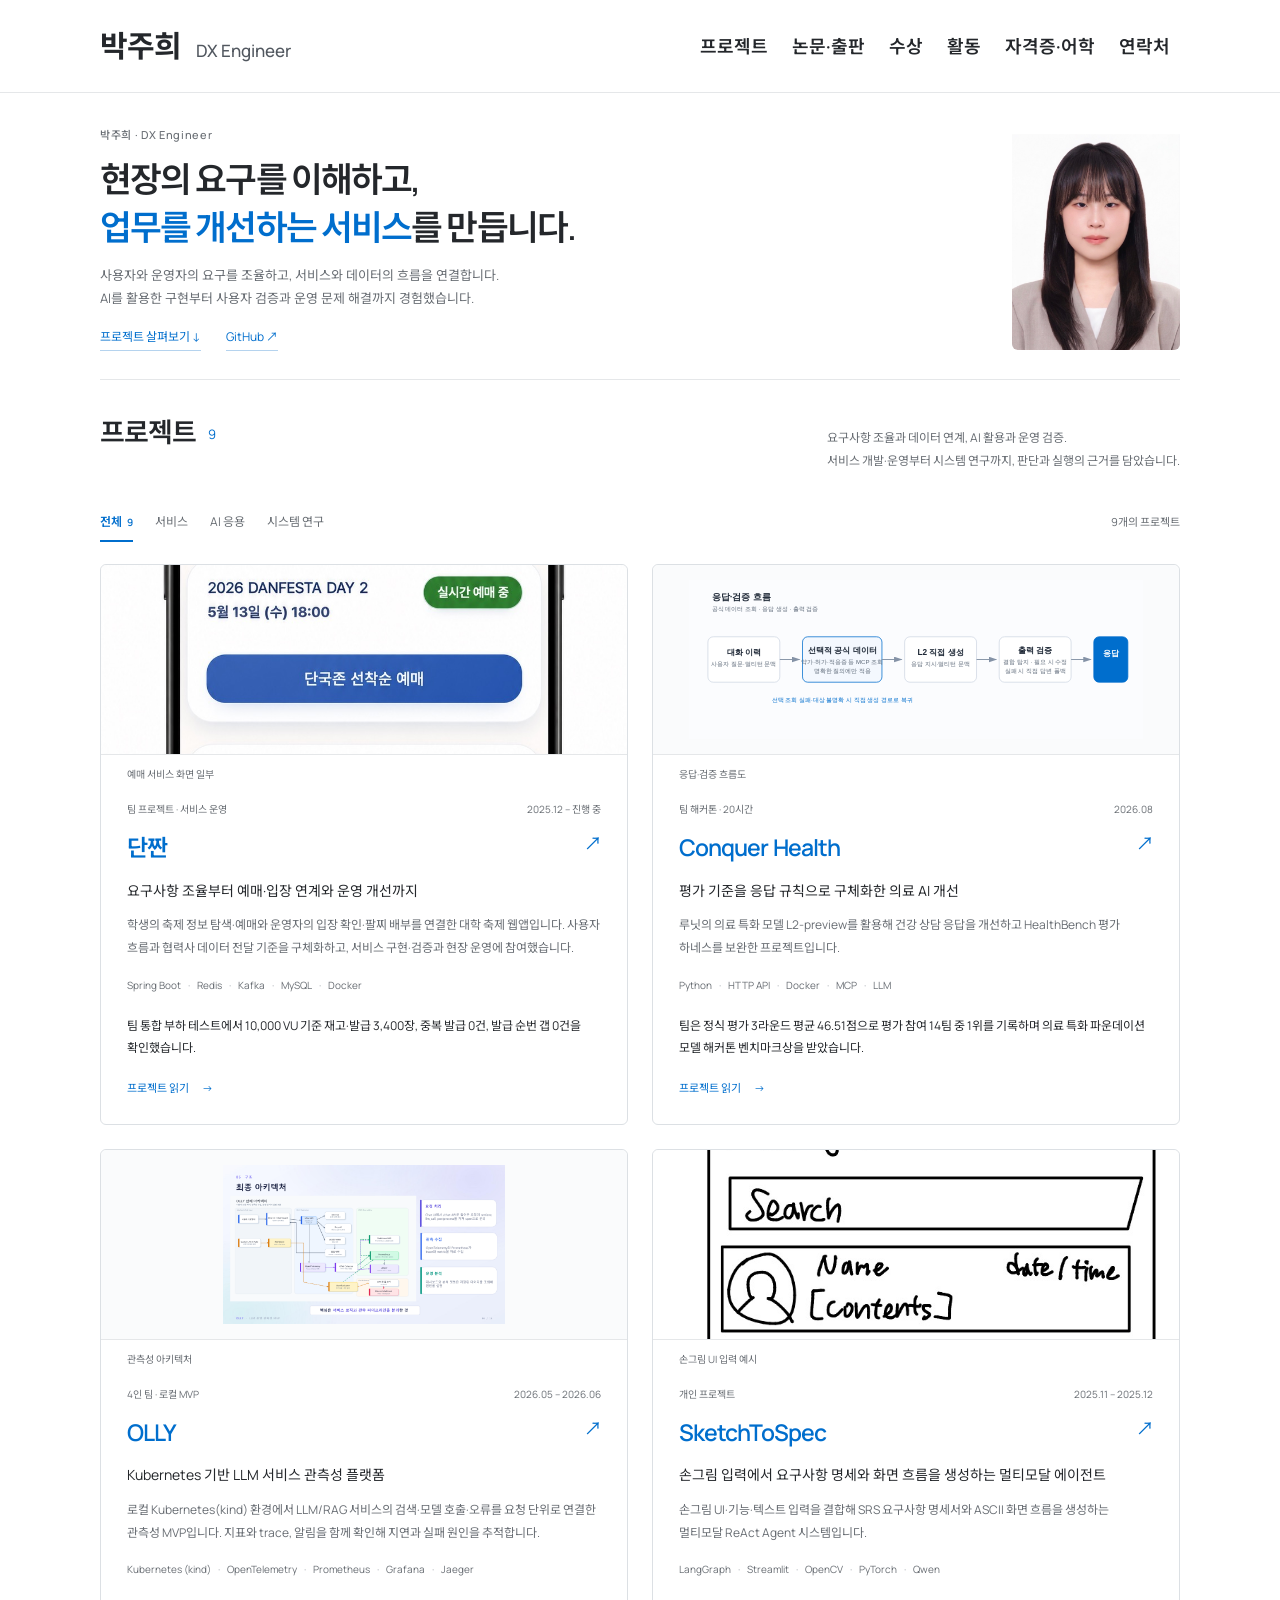
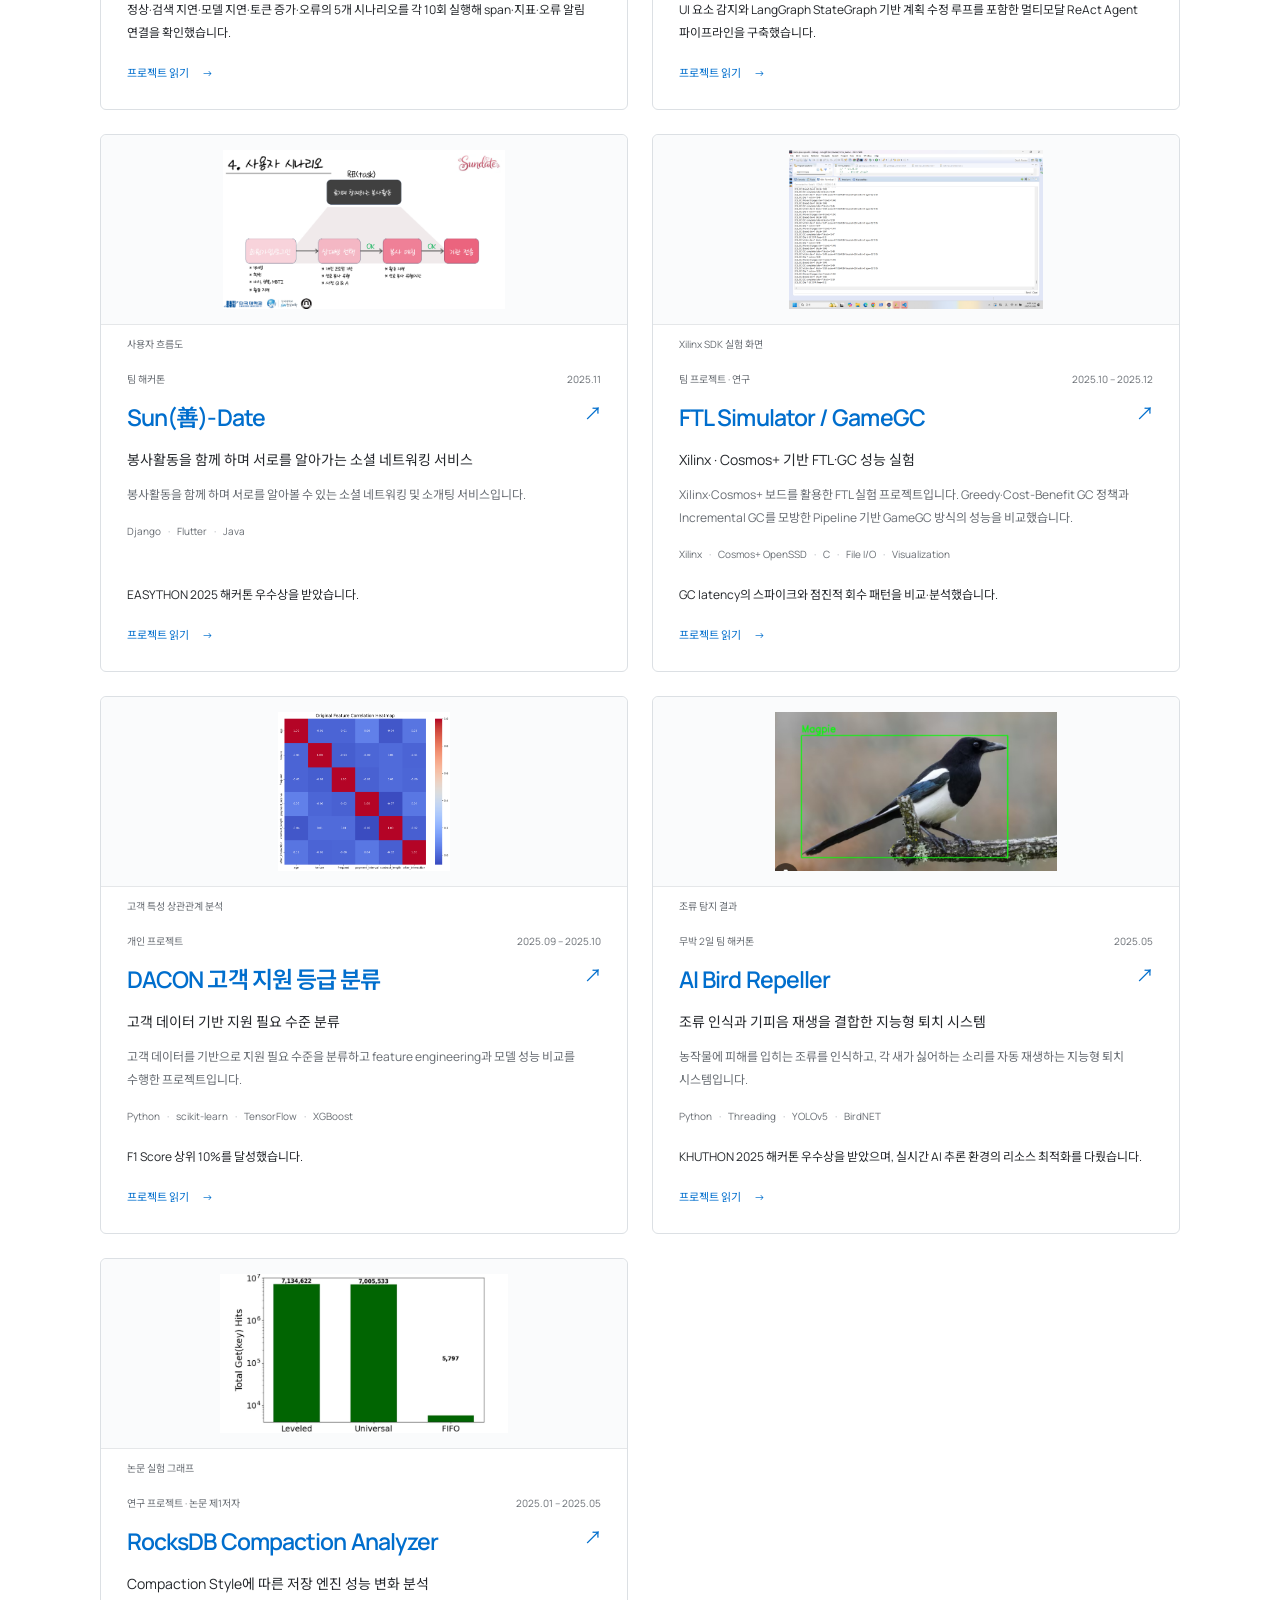
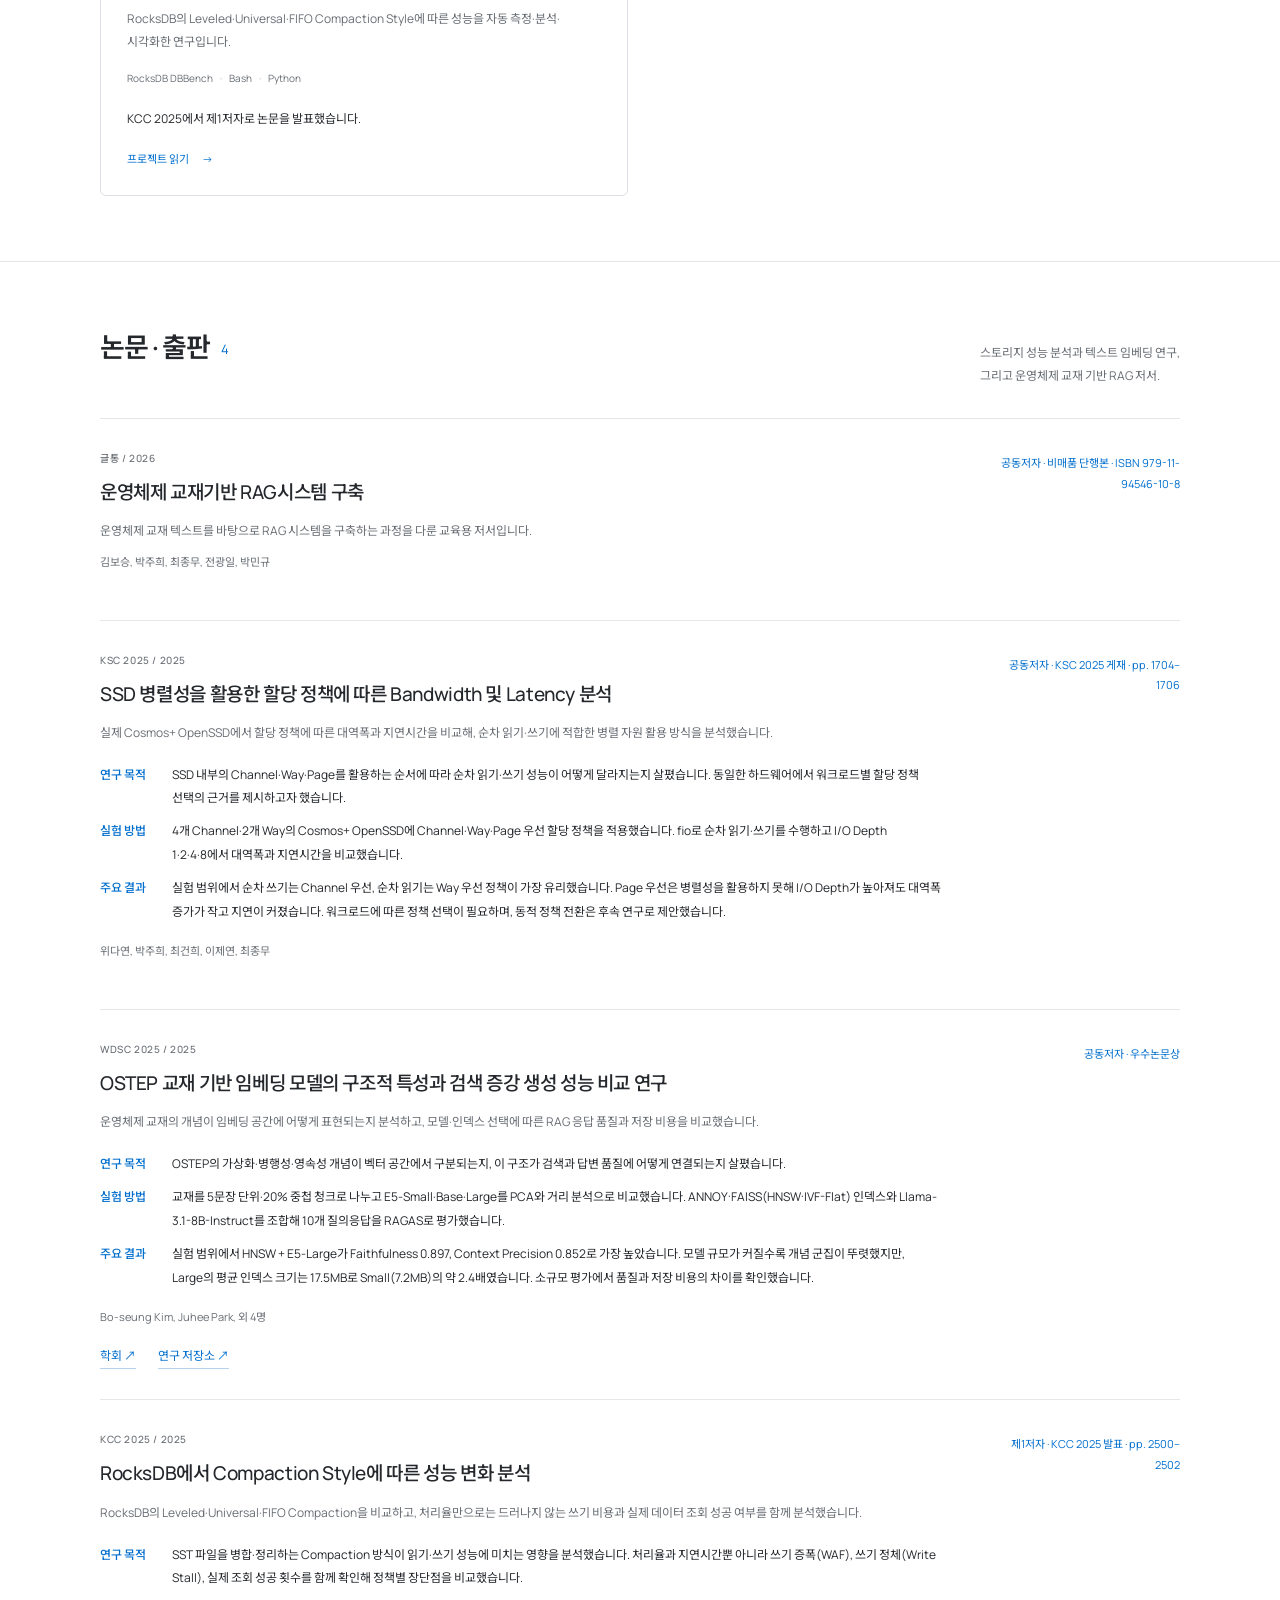
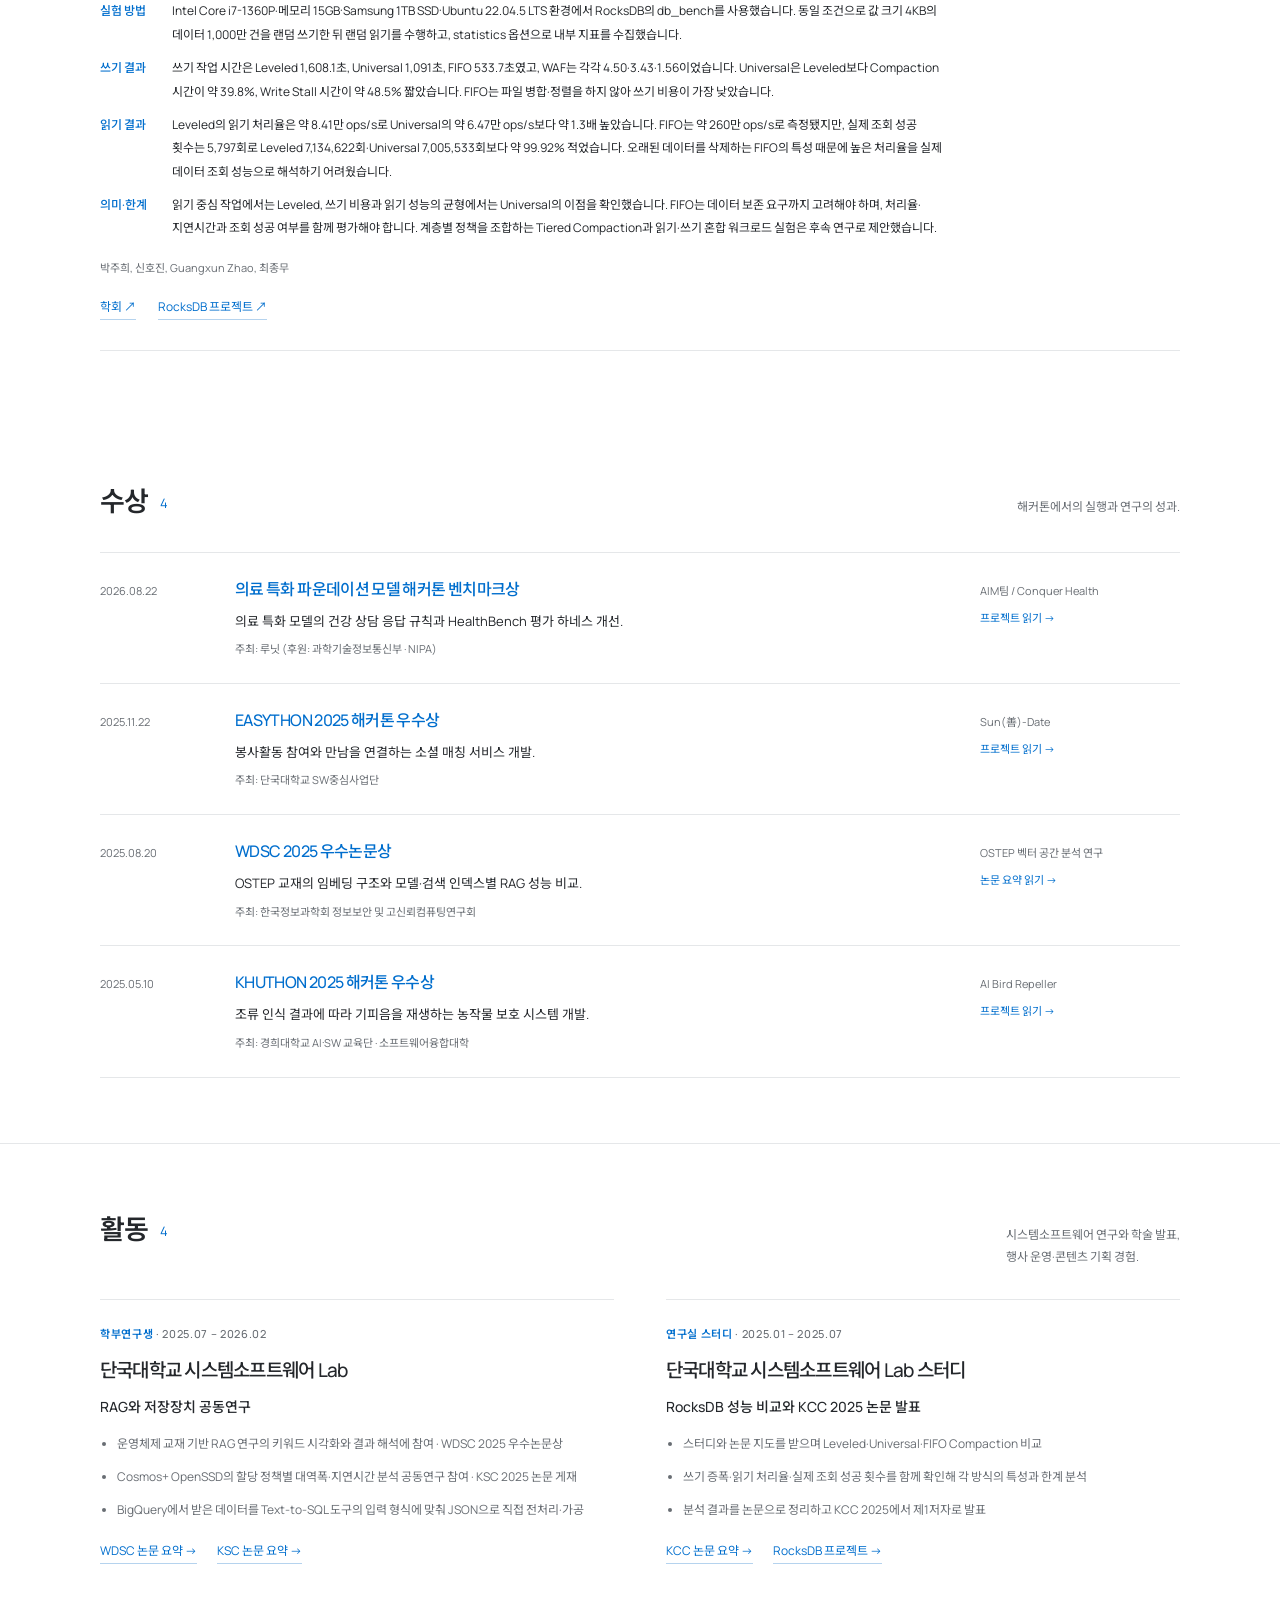
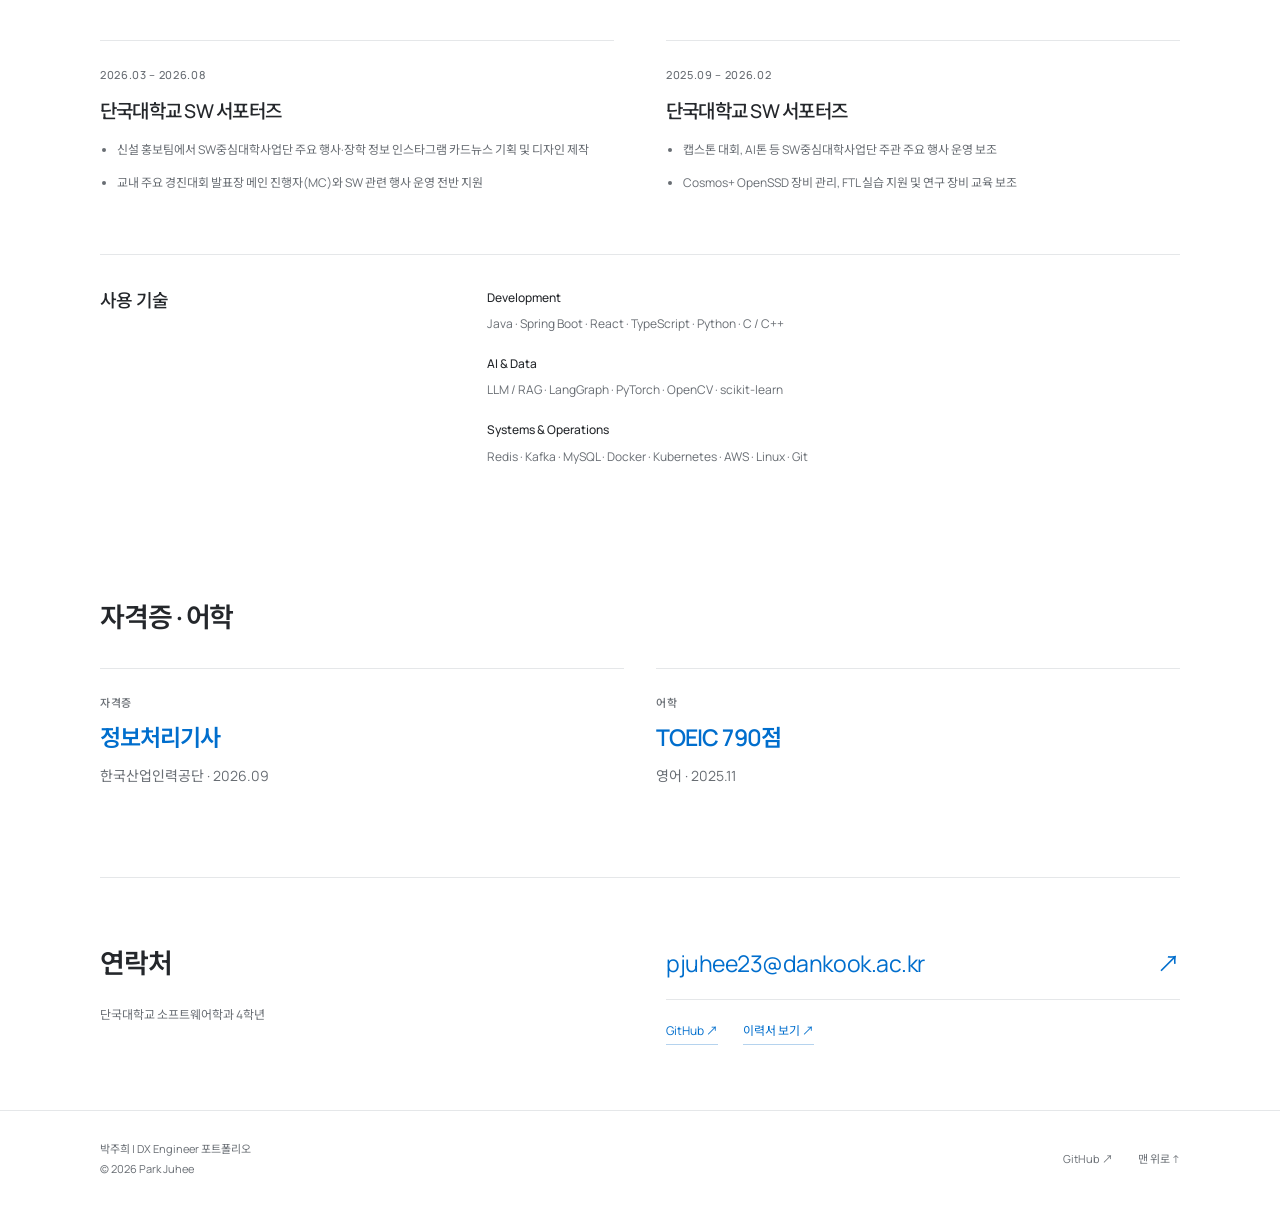
==== commit 7d74396a: "Expand KCC paper summary with experiment results and interpretation" ====
--- a/index.html
+++ b/index.html
@@ -13,7 +13,7 @@
 <main id="main">
 <section class="hero container"><img class="hero-portrait" src="assets/juhee-portrait.jpg" alt="박주희 프로필 사진" width="1169" height="1712" fetchpriority="high"><p class="eyebrow">박주희 · DX Engineer</p><h1>현장의 요구를 이해하고,<br><span class="accent-text">업무를 개선하는 서비스</span>를 만듭니다.</h1><p class="hero-description">사용자와 운영자의 요구를 조율하고, 서비스와 데이터의 흐름을 연결합니다.<br>AI를 활용한 구현부터 사용자 검증과 운영 문제 해결까지 경험했습니다.</p><div class="hero-actions"><a class="text-link" href="#projects">프로젝트 살펴보기 ↓</a><a class="text-link" href="https://github.com/juhee0223" target="_blank" rel="noopener noreferrer">GitHub ↗</a></div></section>
 <section id="projects" class="section container"><div class="section-heading"><div><h2>프로젝트 <span class="section-count">9</span></h2></div><p>요구사항 조율과 데이터 연계, AI 활용과 운영 검증.<br>서비스 개발·운영부터 시스템 연구까지, 판단과 실행의 근거를 담았습니다.</p></div><div class="filter-row"><div class="filters" role="group" aria-label="프로젝트 분야 필터"><button type="button" data-filter="all" class="active" aria-pressed="true">전체 <span>9</span></button><button type="button" data-filter="service" aria-pressed="false">서비스</button><button type="button" data-filter="ai" aria-pressed="false">AI 응용</button><button type="button" data-filter="systems" aria-pressed="false">시스템 연구</button></div><p class="project-count" role="status" aria-live="polite">9개의 프로젝트</p></div><div class="project-grid"><article class="project-card" data-category="service"><a class="card-body" href="projects/danzzan.html" aria-labelledby="project-danzzan"><div class="card-media phone-detail"><img src="assets/danzzan-ticketing.png" alt="단짠의 날짜별 예매 상태와 예매 버튼 화면" width="941" height="1672" loading="lazy" decoding="async"></div><p class="card-media-label">예매 서비스 화면 일부</p><div class="card-meta"><span>팀 프로젝트 · 서비스 운영</span><span>2025.12 – 진행 중</span></div><h3 id="project-danzzan">단짠<span aria-hidden="true">↗</span></h3><p class="card-subtitle">요구사항 조율부터 예매·입장 연계와 운영 개선까지</p><p class="card-description">학생의 축제 정보 탐색·예매와 운영자의 입장 확인·팔찌 배부를 연결한 대학 축제 웹앱입니다. 사용자 흐름과 협력사 데이터 전달 기준을 구체화하고, 서비스 구현·검증과 현장 운영에 참여했습니다.</p><div class="tech-tags"><span>Spring Boot</span><span>Redis</span><span>Kafka</span><span>MySQL</span><span>Docker</span></div><div class="card-result">팀 통합 부하 테스트에서 10,000 VU 기준 재고·발급 3,400장, 중복 발급 0건, 발급 순번 갭 0건을 확인했습니다.</div><span class="card-cta">프로젝트 읽기 <span aria-hidden="true">→</span></span></a></article><article class="project-card" data-category="ai"><a class="card-body" href="projects/conquer-health.html" aria-labelledby="project-conquer-health"><div class="card-media "><img src="assets/conquer-response-flow.svg" alt="대화 이력에서 선택적 공식 데이터 조회와 L2 생성을 거쳐 출력 검증·복구 후 응답하는 흐름" width="1200" height="420" loading="lazy" decoding="async"></div><p class="card-media-label">응답·검증 흐름도</p><div class="card-meta"><span>팀 해커톤 · 20시간</span><span>2026.08</span></div><h3 id="project-conquer-health">Conquer Health<span aria-hidden="true">↗</span></h3><p class="card-subtitle">평가 기준을 응답 규칙으로 구체화한 의료 AI 개선</p><p class="card-description">루닛의 의료 특화 모델 L2-preview를 활용해 건강 상담 응답을 개선하고 HealthBench 평가 하네스를 보완한 프로젝트입니다.</p><div class="tech-tags"><span>Python</span><span>HTTP API</span><span>Docker</span><span>MCP</span><span>LLM</span></div><div class="card-result">팀은 정식 평가 3라운드 평균 46.51점으로 평가 참여 14팀 중 1위를 기록하며 의료 특화 파운데이션 모델 해커톤 벤치마크상을 받았습니다.</div><span class="card-cta">프로젝트 읽기 <span aria-hidden="true">→</span></span></a></article><article class="project-card" data-category="systems"><a class="card-body" href="projects/olly.html" aria-labelledby="project-olly"><div class="card-media "><img src="assets/olly-architecture.png" alt="Chat UI부터 OpenTelemetry·Prometheus·Jaeger·Discord 알림으로 이어지는 OLLY 구조도" width="1920" height="1080" loading="lazy" decoding="async"></div><p class="card-media-label">관측성 아키텍처</p><div class="card-meta"><span>4인 팀 · 로컬 MVP</span><span>2026.05 – 2026.06</span></div><h3 id="project-olly">OLLY<span aria-hidden="true">↗</span></h3><p class="card-subtitle">Kubernetes 기반 LLM 서비스 관측성 플랫폼</p><p class="card-description">로컬 Kubernetes(kind) 환경에서 LLM/RAG 서비스의 검색·모델 호출·오류를 요청 단위로 연결한 관측성 MVP입니다. 지표와 trace, 알림을 함께 확인해 지연과 실패 원인을 추적합니다.</p><div class="tech-tags"><span>Kubernetes (kind)</span><span>OpenTelemetry</span><span>Prometheus</span><span>Grafana</span><span>Jaeger</span></div><div class="card-result">정상·검색 지연·모델 지연·토큰 증가·오류의 5개 시나리오를 각 10회 실행해 span·지표·오류 알림 연결을 확인했습니다.</div><span class="card-cta">프로젝트 읽기 <span aria-hidden="true">→</span></span></a></article><article class="project-card" data-category="ai"><a class="card-body" href="projects/sketch-to-spec.html" aria-labelledby="project-sketch-to-spec"><div class="card-media sketch-detail"><img src="assets/sketch-input-example.jpg" alt="SketchToSpec 저장소의 손그림 메시지 화면 입력 예시" width="745" height="1168" loading="lazy" decoding="async"></div><p class="card-media-label">손그림 UI 입력 예시</p><div class="card-meta"><span>개인 프로젝트</span><span>2025.11 – 2025.12</span></div><h3 id="project-sketch-to-spec">SketchToSpec<span aria-hidden="true">↗</span></h3><p class="card-subtitle">손그림 입력에서 요구사항 명세와 화면 흐름을 생성하는 멀티모달 에이전트</p><p class="card-description">손그림 UI·기능·텍스트 입력을 결합해 SRS 요구사항 명세서와 ASCII 화면 흐름을 생성하는 멀티모달 ReAct Agent 시스템입니다.</p><div class="tech-tags"><span>LangGraph</span><span>Streamlit</span><span>OpenCV</span><span>PyTorch</span><span>Qwen</span></div><div class="card-result">UI 요소 감지와 LangGraph StateGraph 기반 계획 수정 루프를 포함한 멀티모달 ReAct Agent 파이프라인을 구축했습니다.</div><span class="card-cta">프로젝트 읽기 <span aria-hidden="true">→</span></span></a></article><article class="project-card" data-category="service"><a class="card-body" href="projects/sun-date.html" aria-labelledby="project-sun-date"><div class="card-media "><img src="assets/sundate-user-flow.png" alt="가입·상대방 선택·봉사 매칭·기관 전송으로 이어지는 Sun-Date 시나리오" width="1440" height="810" loading="lazy" decoding="async"></div><p class="card-media-label">사용자 흐름도</p><div class="card-meta"><span>팀 해커톤</span><span>2025.11</span></div><h3 id="project-sun-date">Sun(善)-Date<span aria-hidden="true">↗</span></h3><p class="card-subtitle">봉사활동을 함께 하며 서로를 알아가는 소셜 네트워킹 서비스</p><p class="card-description">봉사활동을 함께 하며 서로를 알아볼 수 있는 소셜 네트워킹 및 소개팅 서비스입니다.</p><div class="tech-tags"><span>Django</span><span>Flutter</span><span>Java</span></div><div class="card-result">EASYTHON 2025 해커톤 우수상을 받았습니다.</div><span class="card-cta">프로젝트 읽기 <span aria-hidden="true">→</span></span></a></article><article class="project-card" data-category="systems"><a class="card-body" href="projects/gamegc.html" aria-labelledby="project-gamegc"><div class="card-media "><img src="assets/gamegc-xilinx-console.png" alt="Xilinx SDK에서 Cost-Benefit GC의 victim 선택과 erase 로그를 확인하는 COSMOS+ 실험 화면" width="2876" height="1800" loading="lazy" decoding="async"></div><p class="card-media-label">Xilinx SDK 실험 화면</p><div class="card-meta"><span>팀 프로젝트 · 연구</span><span>2025.10 – 2025.12</span></div><h3 id="project-gamegc">FTL Simulator / GameGC<span aria-hidden="true">↗</span></h3><p class="card-subtitle">Xilinx · Cosmos+ 기반 FTL·GC 성능 실험</p><p class="card-description">Xilinx·Cosmos+ 보드를 활용한 FTL 실험 프로젝트입니다. Greedy·Cost-Benefit GC 정책과 Incremental GC를 모방한 Pipeline 기반 GameGC 방식의 성능을 비교했습니다.</p><div class="tech-tags"><span>Xilinx</span><span>Cosmos+ OpenSSD</span><span>C</span><span>File I/O</span><span>Visualization</span></div><div class="card-result">GC latency의 스파이크와 점진적 회수 패턴을 비교·분석했습니다.</div><span class="card-cta">프로젝트 읽기 <span aria-hidden="true">→</span></span></a></article><article class="project-card" data-category="ai"><a class="card-body" href="projects/dacon.html" aria-labelledby="project-dacon"><div class="card-media "><img src="assets/dacon-feature-heatmap.png" alt="나이·이용 기간·결제 간격 등 원본 고객 특성 간 상관계수 히트맵" width="2714" height="2519" loading="lazy" decoding="async"></div><p class="card-media-label">고객 특성 상관관계 분석</p><div class="card-meta"><span>개인 프로젝트</span><span>2025.09 – 2025.10</span></div><h3 id="project-dacon">DACON 고객 지원 등급 분류<span aria-hidden="true">↗</span></h3><p class="card-subtitle">고객 데이터 기반 지원 필요 수준 분류</p><p class="card-description">고객 데이터를 기반으로 지원 필요 수준을 분류하고 feature engineering과 모델 성능 비교를 수행한 프로젝트입니다.</p><div class="tech-tags"><span>Python</span><span>scikit-learn</span><span>TensorFlow</span><span>XGBoost</span></div><div class="card-result">F1 Score 상위 10%를 달성했습니다.</div><span class="card-cta">프로젝트 읽기 <span aria-hidden="true">→</span></span></a></article><article class="project-card" data-category="ai"><a class="card-body" href="projects/bird-repeller.html" aria-labelledby="project-bird-repeller"><div class="card-media "><img src="assets/bird-detection.jpg" alt="테스트 이미지에서 Magpie로 분류된 까치와 탐지 bounding box" width="792" height="448" loading="lazy" decoding="async"></div><p class="card-media-label">조류 탐지 결과</p><div class="card-meta"><span>무박 2일 팀 해커톤</span><span>2025.05</span></div><h3 id="project-bird-repeller">AI Bird Repeller<span aria-hidden="true">↗</span></h3><p class="card-subtitle">조류 인식과 기피음 재생을 결합한 지능형 퇴치 시스템</p><p class="card-description">농작물에 피해를 입히는 조류를 인식하고, 각 새가 싫어하는 소리를 자동 재생하는 지능형 퇴치 시스템입니다.</p><div class="tech-tags"><span>Python</span><span>Threading</span><span>YOLOv5</span><span>BirdNET</span></div><div class="card-result">KHUTHON 2025 해커톤 우수상을 받았으며, 실시간 AI 추론 환경의 리소스 최적화를 다뤘습니다.</div><span class="card-cta">프로젝트 읽기 <span aria-hidden="true">→</span></span></a></article><article class="project-card" data-category="systems"><a class="card-body" href="projects/rocksdb.html" aria-labelledby="project-rocksdb"><div class="card-media "><img src="assets/rocksdb-read-hits.jpg" alt="Leveled·Universal·FIFO 정책별 Get key 조회 성공 횟수를 비교한 로그 축 그래프" width="1564" height="863" loading="lazy" decoding="async"></div><p class="card-media-label">논문 실험 그래프</p><div class="card-meta"><span>연구 프로젝트 · 논문 제1저자</span><span>2025.01 – 2025.05</span></div><h3 id="project-rocksdb">RocksDB Compaction Analyzer<span aria-hidden="true">↗</span></h3><p class="card-subtitle">Compaction Style에 따른 저장 엔진 성능 변화 분석</p><p class="card-description">RocksDB의 Leveled·Universal·FIFO Compaction Style에 따른 성능을 자동 측정·분석·시각화한 연구입니다.</p><div class="tech-tags"><span>RocksDB DBBench</span><span>Bash</span><span>Python</span></div><div class="card-result">KCC 2025에서 제1저자로 논문을 발표했습니다.</div><span class="card-cta">프로젝트 읽기 <span aria-hidden="true">→</span></span></a></article></div></section>
-<section id="research" class="section research-section"><div class="container"><div class="section-heading"><div><h2>논문 · 출판 <span class="section-count">4</span></h2></div><p>스토리지 성능 분석과 텍스트 임베딩 연구,<br>그리고 운영체제 교재 기반 RAG 저서.</p></div><div class="publication-list"><article class="publication" id="publication-rag-book"><div class="pub-main"><div class="eyebrow">글통 / 2026</div><h3>운영체제 교재기반 RAG시스템 구축</h3><p>운영체제 교재 텍스트를 바탕으로 RAG 시스템을 구축하는 과정을 다룬 교육용 저서입니다.</p><p class="pub-authors">김보승, 박주희, 최종무, 전광일, 박민규</p><div class="pub-links"></div></div><span class="pub-distinction">공동저자 · 비매품 단행본 · ISBN 979-11-94546-10-8</span></article><article class="publication" id="publication-ksc"><div class="pub-main"><div class="eyebrow">KSC 2025 / 2025</div><h3>SSD 병렬성을 활용한 할당 정책에 따른 Bandwidth 및 Latency 분석</h3><p>실제 Cosmos+ OpenSSD에서 할당 정책에 따른 대역폭과 지연시간을 비교해, 순차 읽기·쓰기에 적합한 병렬 자원 활용 방식을 분석했습니다.</p><dl class="pub-abstract"><div><dt>연구 목적</dt><dd>SSD 내부의 Channel·Way·Page를 활용하는 순서에 따라 순차 읽기·쓰기 성능이 어떻게 달라지는지 살폈습니다. 동일한 하드웨어에서 워크로드별 할당 정책 선택의 근거를 제시하고자 했습니다.</dd></div><div><dt>실험 방법</dt><dd>4개 Channel·2개 Way의 Cosmos+ OpenSSD에 Channel·Way·Page 우선 할당 정책을 적용했습니다. fio로 순차 읽기·쓰기를 수행하고 I/O Depth 1·2·4·8에서 대역폭과 지연시간을 비교했습니다.</dd></div><div><dt>주요 결과</dt><dd>실험 범위에서 순차 쓰기는 Channel 우선, 순차 읽기는 Way 우선 정책이 가장 유리했습니다. Page 우선은 병렬성을 활용하지 못해 I/O Depth가 높아져도 대역폭 증가가 작고 지연이 커졌습니다. 워크로드에 따른 정책 선택이 필요하며, 동적 정책 전환은 후속 연구로 제안했습니다.</dd></div></dl><p class="pub-authors">위다연, 박주희, 최건희, 이제연, 최종무</p><div class="pub-links"></div></div><span class="pub-distinction">공동저자 · KSC 2025 게재 · pp. 1704–1706</span></article><article class="publication" id="publication-wdsc"><div class="pub-main"><div class="eyebrow">WDSC 2025 / 2025</div><h3>OSTEP 교재 기반 임베딩 모델의 구조적 특성과 검색 증강 생성 성능 비교 연구</h3><p>운영체제 교재의 개념이 임베딩 공간에 어떻게 표현되는지 분석하고, 모델·인덱스 선택에 따른 RAG 응답 품질과 저장 비용을 비교했습니다.</p><dl class="pub-abstract"><div><dt>연구 목적</dt><dd>OSTEP의 가상화·병행성·영속성 개념이 벡터 공간에서 구분되는지, 이 구조가 검색과 답변 품질에 어떻게 연결되는지 살폈습니다.</dd></div><div><dt>실험 방법</dt><dd>교재를 5문장 단위·20% 중첩 청크로 나누고 E5-Small·Base·Large를 PCA와 거리 분석으로 비교했습니다. ANNOY·FAISS(HNSW·IVF-Flat) 인덱스와 Llama-3.1-8B-Instruct를 조합해 10개 질의응답을 RAGAS로 평가했습니다.</dd></div><div><dt>주요 결과</dt><dd>실험 범위에서 HNSW + E5-Large가 Faithfulness 0.897, Context Precision 0.852로 가장 높았습니다. 모델 규모가 커질수록 개념 군집이 뚜렷했지만, Large의 평균 인덱스 크기는 17.5MB로 Small(7.2MB)의 약 2.4배였습니다. 소규모 평가에서 품질과 저장 비용의 차이를 확인했습니다.</dd></div></dl><p class="pub-authors">Bo-seung Kim, Juhee Park, 외 4명</p><div class="pub-links"><a class="text-link" href="https://sites.google.com/view/wdsc2025/" target="_blank" rel="noopener noreferrer">학회 <span aria-hidden="true">↗</span></a><a class="text-link" href="https://github.com/DKU-StarLab/OSTEP_RAG" target="_blank" rel="noopener noreferrer">연구 저장소 <span aria-hidden="true">↗</span></a></div></div><span class="pub-distinction">공동저자 · 우수논문상</span></article><article class="publication" id="publication-kcc"><div class="pub-main"><div class="eyebrow">KCC 2025 / 2025</div><h3>RocksDB에서 Compaction Style에 따른 성능 변화 분석</h3><p>같은 RocksDB에서도 Compaction 정책에 따라 쓰기 비용과 읽기 성능이 달라지는 이유를 실험하고, 워크로드에 따른 정책 선택의 근거를 제시했습니다.</p><dl class="pub-abstract"><div><dt>연구 목적</dt><dd>Leveled·Universal·FIFO 정책의 읽기·쓰기 성능과 쓰기 증폭(WAF)을 비교해, 어떤 작업에 각 정책이 유리한지 분석했습니다.</dd></div><div><dt>실험 방법</dt><dd>동일 환경에서 db_bench로 값 크기 4KB의 데이터 1,000만 건을 랜덤 쓰기한 뒤 랜덤 읽기를 수행했습니다. 처리율·지연시간·WAF와 실제 조회 성공률(Hit Rate)을 함께 비교했습니다.</dd></div><div><dt>주요 결과</dt><dd>Leveled는 Universal보다 읽기 처리율이 약 1.3배 높았지만 WAF도 1.31배 높았습니다. FIFO는 쓰기 시간과 WAF가 가장 낮은 대신 데이터 삭제로 조회 성공률이 낮아졌습니다. 단일 정책의 우열보다 워크로드별 절충이 중요하며, 혼합 워크로드 검증은 후속 과제로 남겼습니다.</dd></div></dl><p class="pub-authors">박주희, 신호진, Guangxun Zhao, 최종무</p><div class="pub-links"><a class="text-link" href="https://www.kiise.or.kr/conference/kcc/2025/" target="_blank" rel="noopener noreferrer">학회 <span aria-hidden="true">↗</span></a></div></div><span class="pub-distinction">제1저자 · KCC 2025 발표</span></article></div></div></section>
+<section id="research" class="section research-section"><div class="container"><div class="section-heading"><div><h2>논문 · 출판 <span class="section-count">4</span></h2></div><p>스토리지 성능 분석과 텍스트 임베딩 연구,<br>그리고 운영체제 교재 기반 RAG 저서.</p></div><div class="publication-list"><article class="publication" id="publication-rag-book"><div class="pub-main"><div class="eyebrow">글통 / 2026</div><h3>운영체제 교재기반 RAG시스템 구축</h3><p>운영체제 교재 텍스트를 바탕으로 RAG 시스템을 구축하는 과정을 다룬 교육용 저서입니다.</p><p class="pub-authors">김보승, 박주희, 최종무, 전광일, 박민규</p><div class="pub-links"></div></div><span class="pub-distinction">공동저자 · 비매품 단행본 · ISBN 979-11-94546-10-8</span></article><article class="publication" id="publication-ksc"><div class="pub-main"><div class="eyebrow">KSC 2025 / 2025</div><h3>SSD 병렬성을 활용한 할당 정책에 따른 Bandwidth 및 Latency 분석</h3><p>실제 Cosmos+ OpenSSD에서 할당 정책에 따른 대역폭과 지연시간을 비교해, 순차 읽기·쓰기에 적합한 병렬 자원 활용 방식을 분석했습니다.</p><dl class="pub-abstract"><div><dt>연구 목적</dt><dd>SSD 내부의 Channel·Way·Page를 활용하는 순서에 따라 순차 읽기·쓰기 성능이 어떻게 달라지는지 살폈습니다. 동일한 하드웨어에서 워크로드별 할당 정책 선택의 근거를 제시하고자 했습니다.</dd></div><div><dt>실험 방법</dt><dd>4개 Channel·2개 Way의 Cosmos+ OpenSSD에 Channel·Way·Page 우선 할당 정책을 적용했습니다. fio로 순차 읽기·쓰기를 수행하고 I/O Depth 1·2·4·8에서 대역폭과 지연시간을 비교했습니다.</dd></div><div><dt>주요 결과</dt><dd>실험 범위에서 순차 쓰기는 Channel 우선, 순차 읽기는 Way 우선 정책이 가장 유리했습니다. Page 우선은 병렬성을 활용하지 못해 I/O Depth가 높아져도 대역폭 증가가 작고 지연이 커졌습니다. 워크로드에 따른 정책 선택이 필요하며, 동적 정책 전환은 후속 연구로 제안했습니다.</dd></div></dl><p class="pub-authors">위다연, 박주희, 최건희, 이제연, 최종무</p><div class="pub-links"></div></div><span class="pub-distinction">공동저자 · KSC 2025 게재 · pp. 1704–1706</span></article><article class="publication" id="publication-wdsc"><div class="pub-main"><div class="eyebrow">WDSC 2025 / 2025</div><h3>OSTEP 교재 기반 임베딩 모델의 구조적 특성과 검색 증강 생성 성능 비교 연구</h3><p>운영체제 교재의 개념이 임베딩 공간에 어떻게 표현되는지 분석하고, 모델·인덱스 선택에 따른 RAG 응답 품질과 저장 비용을 비교했습니다.</p><dl class="pub-abstract"><div><dt>연구 목적</dt><dd>OSTEP의 가상화·병행성·영속성 개념이 벡터 공간에서 구분되는지, 이 구조가 검색과 답변 품질에 어떻게 연결되는지 살폈습니다.</dd></div><div><dt>실험 방법</dt><dd>교재를 5문장 단위·20% 중첩 청크로 나누고 E5-Small·Base·Large를 PCA와 거리 분석으로 비교했습니다. ANNOY·FAISS(HNSW·IVF-Flat) 인덱스와 Llama-3.1-8B-Instruct를 조합해 10개 질의응답을 RAGAS로 평가했습니다.</dd></div><div><dt>주요 결과</dt><dd>실험 범위에서 HNSW + E5-Large가 Faithfulness 0.897, Context Precision 0.852로 가장 높았습니다. 모델 규모가 커질수록 개념 군집이 뚜렷했지만, Large의 평균 인덱스 크기는 17.5MB로 Small(7.2MB)의 약 2.4배였습니다. 소규모 평가에서 품질과 저장 비용의 차이를 확인했습니다.</dd></div></dl><p class="pub-authors">Bo-seung Kim, Juhee Park, 외 4명</p><div class="pub-links"><a class="text-link" href="https://sites.google.com/view/wdsc2025/" target="_blank" rel="noopener noreferrer">학회 <span aria-hidden="true">↗</span></a><a class="text-link" href="https://github.com/DKU-StarLab/OSTEP_RAG" target="_blank" rel="noopener noreferrer">연구 저장소 <span aria-hidden="true">↗</span></a></div></div><span class="pub-distinction">공동저자 · 우수논문상</span></article><article class="publication" id="publication-kcc"><div class="pub-main"><div class="eyebrow">KCC 2025 / 2025</div><h3>RocksDB에서 Compaction Style에 따른 성능 변화 분석</h3><p>RocksDB의 Leveled·Universal·FIFO Compaction을 비교하고, 처리율만으로는 드러나지 않는 쓰기 비용과 실제 데이터 조회 성공 여부를 함께 분석했습니다.</p><dl class="pub-abstract"><div><dt>연구 목적</dt><dd>SST 파일을 병합·정리하는 Compaction 방식이 읽기·쓰기 성능에 미치는 영향을 분석했습니다. 처리율과 지연시간뿐 아니라 쓰기 증폭(WAF), 쓰기 정체(Write Stall), 실제 조회 성공 횟수를 함께 확인해 정책별 장단점을 비교했습니다.</dd></div><div><dt>실험 방법</dt><dd>Intel Core i7-1360P·메모리 15GB·Samsung 1TB SSD·Ubuntu 22.04.5 LTS 환경에서 RocksDB의 db_bench를 사용했습니다. 동일 조건으로 값 크기 4KB의 데이터 1,000만 건을 랜덤 쓰기한 뒤 랜덤 읽기를 수행하고, statistics 옵션으로 내부 지표를 수집했습니다.</dd></div><div><dt>쓰기 결과</dt><dd>쓰기 작업 시간은 Leveled 1,608.1초, Universal 1,091초, FIFO 533.7초였고, WAF는 각각 4.50·3.43·1.56이었습니다. Universal은 Leveled보다 Compaction 시간이 약 39.8%, Write Stall 시간이 약 48.5% 짧았습니다. FIFO는 파일 병합·정렬을 하지 않아 쓰기 비용이 가장 낮았습니다.</dd></div><div><dt>읽기 결과</dt><dd>Leveled의 읽기 처리율은 약 8.41만 ops/s로 Universal의 약 6.47만 ops/s보다 약 1.3배 높았습니다. FIFO는 약 260만 ops/s로 측정됐지만, 실제 조회 성공 횟수는 5,797회로 Leveled 7,134,622회·Universal 7,005,533회보다 약 99.92% 적었습니다. 오래된 데이터를 삭제하는 FIFO의 특성 때문에 높은 처리율을 실제 데이터 조회 성능으로 해석하기 어려웠습니다.</dd></div><div><dt>의미·한계</dt><dd>읽기 중심 작업에서는 Leveled, 쓰기 비용과 읽기 성능의 균형에서는 Universal의 이점을 확인했습니다. FIFO는 데이터 보존 요구까지 고려해야 하며, 처리율·지연시간과 조회 성공 여부를 함께 평가해야 합니다. 계층별 정책을 조합하는 Tiered Compaction과 읽기·쓰기 혼합 워크로드 실험은 후속 연구로 제안했습니다.</dd></div></dl><p class="pub-authors">박주희, 신호진, Guangxun Zhao, 최종무</p><div class="pub-links"><a class="text-link" href="https://www.kiise.or.kr/conference/kcc/2025/" target="_blank" rel="noopener noreferrer">학회 <span aria-hidden="true">↗</span></a><a class="text-link" href="projects/rocksdb.html" target="_blank" rel="noopener noreferrer">RocksDB 프로젝트 <span aria-hidden="true">↗</span></a></div></div><span class="pub-distinction">제1저자 · KCC 2025 발표 · pp. 2500–2502</span></article></div></div></section>
 <section id="awards" class="section container"><div class="section-heading"><div><h2>수상 <span class="section-count">4</span></h2></div><p>해커톤에서의 실행과 연구의 성과.</p></div><div class="award-list"><article class="award"><time>2026.08.22</time><div><h3>의료 특화 파운데이션 모델 해커톤 벤치마크상</h3><p class="award-summary">의료 특화 모델의 건강 상담 응답 규칙과 HealthBench 평가 하네스 개선.</p><p class="award-host">주최: 루닛 (후원: 과학기술정보통신부 · NIPA)</p></div><a class="award-project" href="projects/conquer-health.html"><span>AIM팀 / Conquer Health</span><span class="award-cta">프로젝트 읽기 <span aria-hidden="true">→</span></span></a></article><article class="award"><time>2025.11.22</time><div><h3>EASYTHON 2025 해커톤 우수상</h3><p class="award-summary">봉사활동 참여와 만남을 연결하는 소셜 매칭 서비스 개발.</p><p class="award-host">주최: 단국대학교 SW중심사업단</p></div><a class="award-project" href="projects/sun-date.html"><span>Sun(善)-Date</span><span class="award-cta">프로젝트 읽기 <span aria-hidden="true">→</span></span></a></article><article class="award"><time>2025.08.20</time><div><h3>WDSC 2025 우수논문상</h3><p class="award-summary">OSTEP 교재의 임베딩 구조와 모델·검색 인덱스별 RAG 성능 비교.</p><p class="award-host">주최: 한국정보과학회 정보보안 및 고신뢰컴퓨팅연구회</p></div><a class="award-project" href="#publication-wdsc"><span>OSTEP 벡터 공간 분석 연구</span><span class="award-cta">논문 요약 읽기 <span aria-hidden="true">→</span></span></a></article><article class="award"><time>2025.05.10</time><div><h3>KHUTHON 2025 해커톤 우수상</h3><p class="award-summary">조류 인식 결과에 따라 기피음을 재생하는 농작물 보호 시스템 개발.</p><p class="award-host">주최: 경희대학교 AI·SW 교육단 · 소프트웨어융합대학</p></div><a class="award-project" href="projects/bird-repeller.html"><span>AI Bird Repeller</span><span class="award-cta">프로젝트 읽기 <span aria-hidden="true">→</span></span></a></article></div></section>
 <section id="activities" class="section activities-section"><div class="container"><div class="section-heading"><div><h2>활동 <span class="section-count">4</span></h2></div><p>시스템소프트웨어 연구와 학술 발표,<br>행사 운영·콘텐츠 기획 경험.</p></div><div class="activity-grid"><article class="activity"><div class="eyebrow"><span class="activity-role">학부연구생</span> · 2025.07 – 2026.02</div><h3>단국대학교 시스템소프트웨어 Lab</h3><p class="activity-focus">RAG와 저장장치 공동연구</p><ul><li>운영체제 교재 기반 RAG 연구의 키워드 시각화와 결과 해석에 참여 · WDSC 2025 우수논문상</li><li>Cosmos+ OpenSSD의 할당 정책별 대역폭·지연시간 분석 공동연구 참여 · KSC 2025 논문 게재</li><li>BigQuery에서 받은 데이터를 Text-to-SQL 도구의 입력 형식에 맞춰 JSON으로 직접 전처리·가공</li></ul><div class="activity-links"><a class="text-link" href="#publication-wdsc">WDSC 논문 요약 →</a><a class="text-link" href="#publication-ksc">KSC 논문 요약 →</a></div></article><article class="activity"><div class="eyebrow"><span class="activity-role">연구실 스터디</span> · 2025.01 – 2025.07</div><h3>단국대학교 시스템소프트웨어 Lab 스터디</h3><p class="activity-focus">RocksDB 성능 비교와 KCC 2025 논문 발표</p><ul><li>스터디와 논문 지도를 받으며 Leveled·Universal·FIFO Compaction 비교</li><li>쓰기 증폭·읽기 처리율·실제 조회 성공 횟수를 함께 확인해 각 방식의 특성과 한계 분석</li><li>분석 결과를 논문으로 정리하고 KCC 2025에서 제1저자로 발표</li></ul><div class="activity-links"><a class="text-link" href="#publication-kcc">KCC 논문 요약 →</a><a class="text-link" href="projects/rocksdb.html">RocksDB 프로젝트 →</a></div></article><article class="activity"><div class="eyebrow">2026.03 – 2026.08</div><h3>단국대학교 SW 서포터즈</h3><ul><li>신설 홍보팀에서 SW중심대학사업단 주요 행사·장학 정보 인스타그램 카드뉴스 기획 및 디자인 제작</li><li>교내 주요 경진대회 발표장 메인 진행자(MC)와 SW 관련 행사 운영 전반 지원</li></ul></article><article class="activity"><div class="eyebrow">2025.09 – 2026.02</div><h3>단국대학교 SW 서포터즈</h3><ul><li>캡스톤 대회, AI톤 등 SW중심대학사업단 주관 주요 행사 운영 보조</li><li>Cosmos+ OpenSSD 장비 관리, FTL 실습 지원 및 연구 장비 교육 보조</li></ul></article></div><div class="skills-panel"><div><h3>사용 기술</h3></div><div class="skill-groups"><p><strong>Development</strong><span>Java · Spring Boot · React · TypeScript · Python · C / C++</span></p><p><strong>AI & Data</strong><span>LLM / RAG · LangGraph · PyTorch · OpenCV · scikit-learn</span></p><p><strong>Systems & Operations</strong><span>Redis · Kafka · MySQL · Docker · Kubernetes · AWS · Linux · Git</span></p></div></div></div></section>
 <section id="credentials" class="section container"><div class="section-heading"><h2>자격증 · 어학</h2></div><div class="credential-grid"><article class="credential"><p class="eyebrow">자격증</p><h3>정보처리기사</h3><p class="credential-detail">한국산업인력공단 · <time>2026.09</time></p></article><article class="credential"><p class="eyebrow">어학</p><h3>TOEIC 790점</h3><p class="credential-detail">영어 · <time>2025.11</time></p></article></div></section>
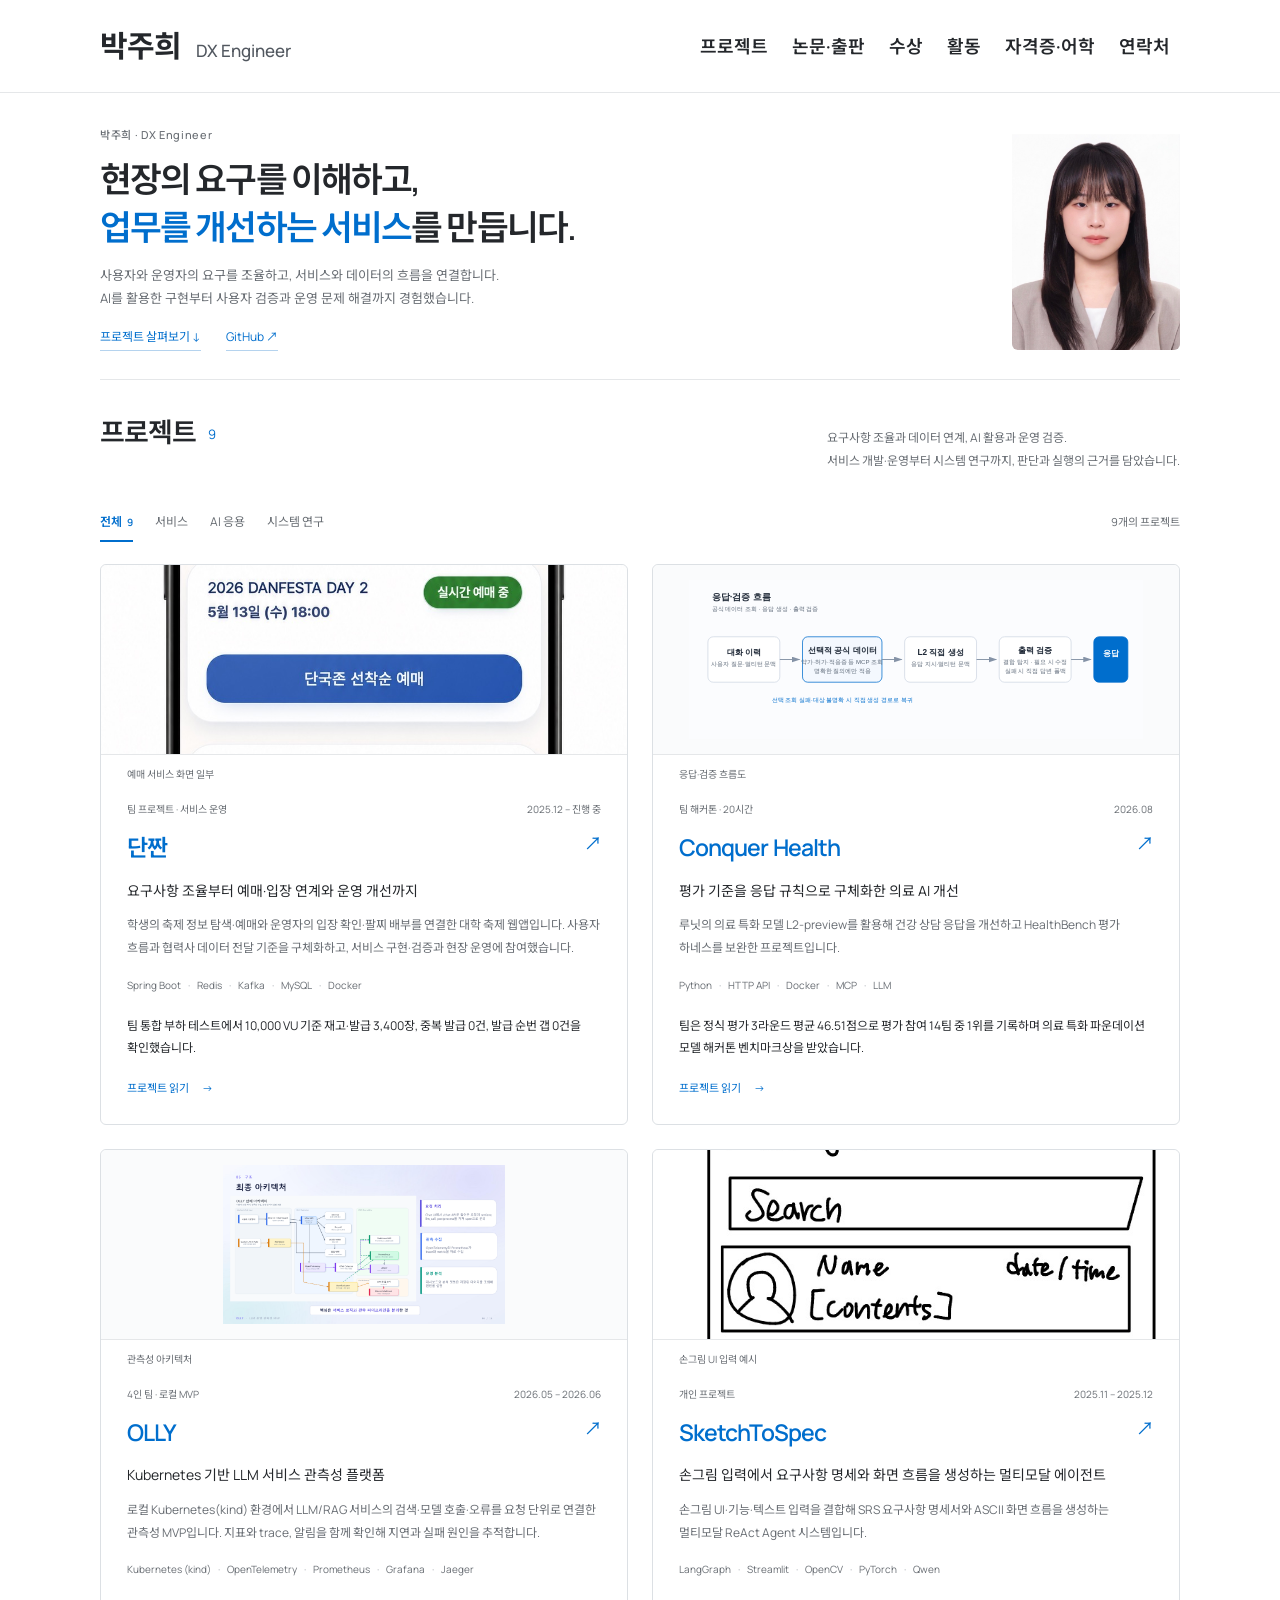
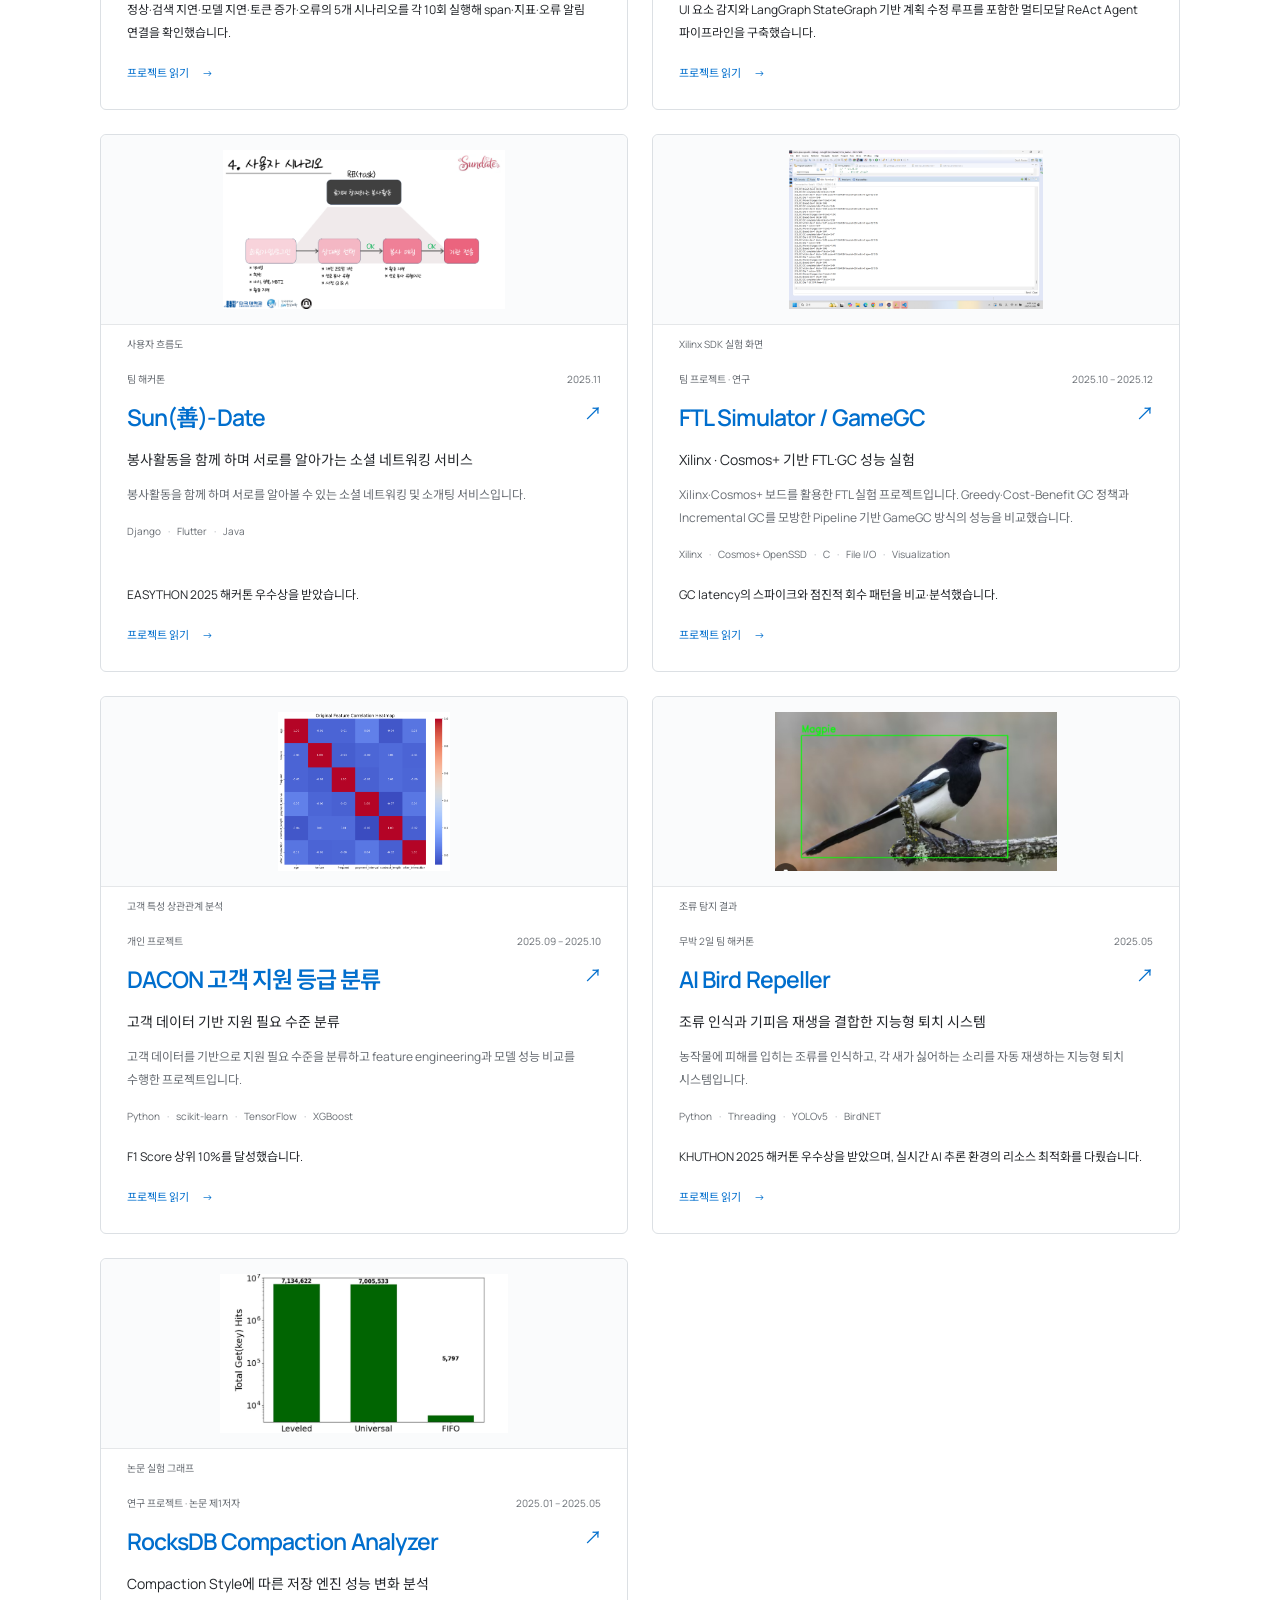
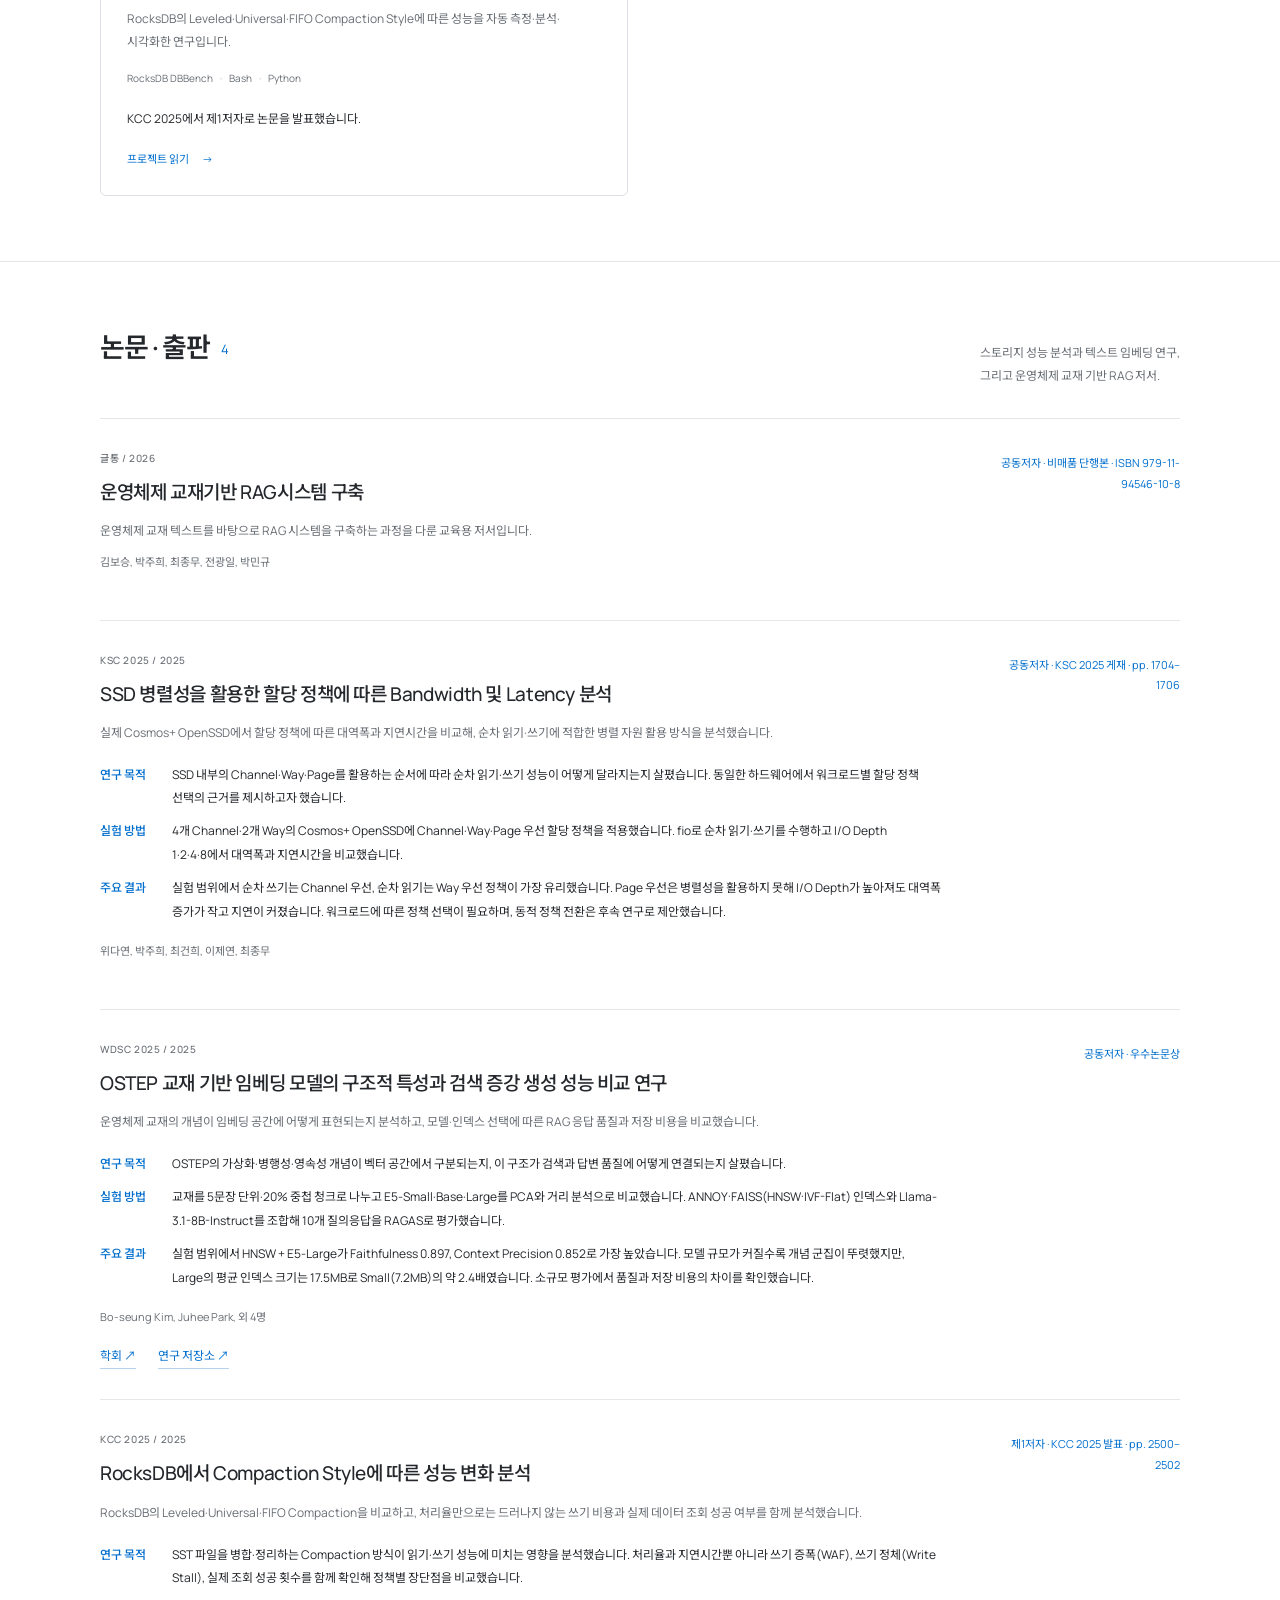
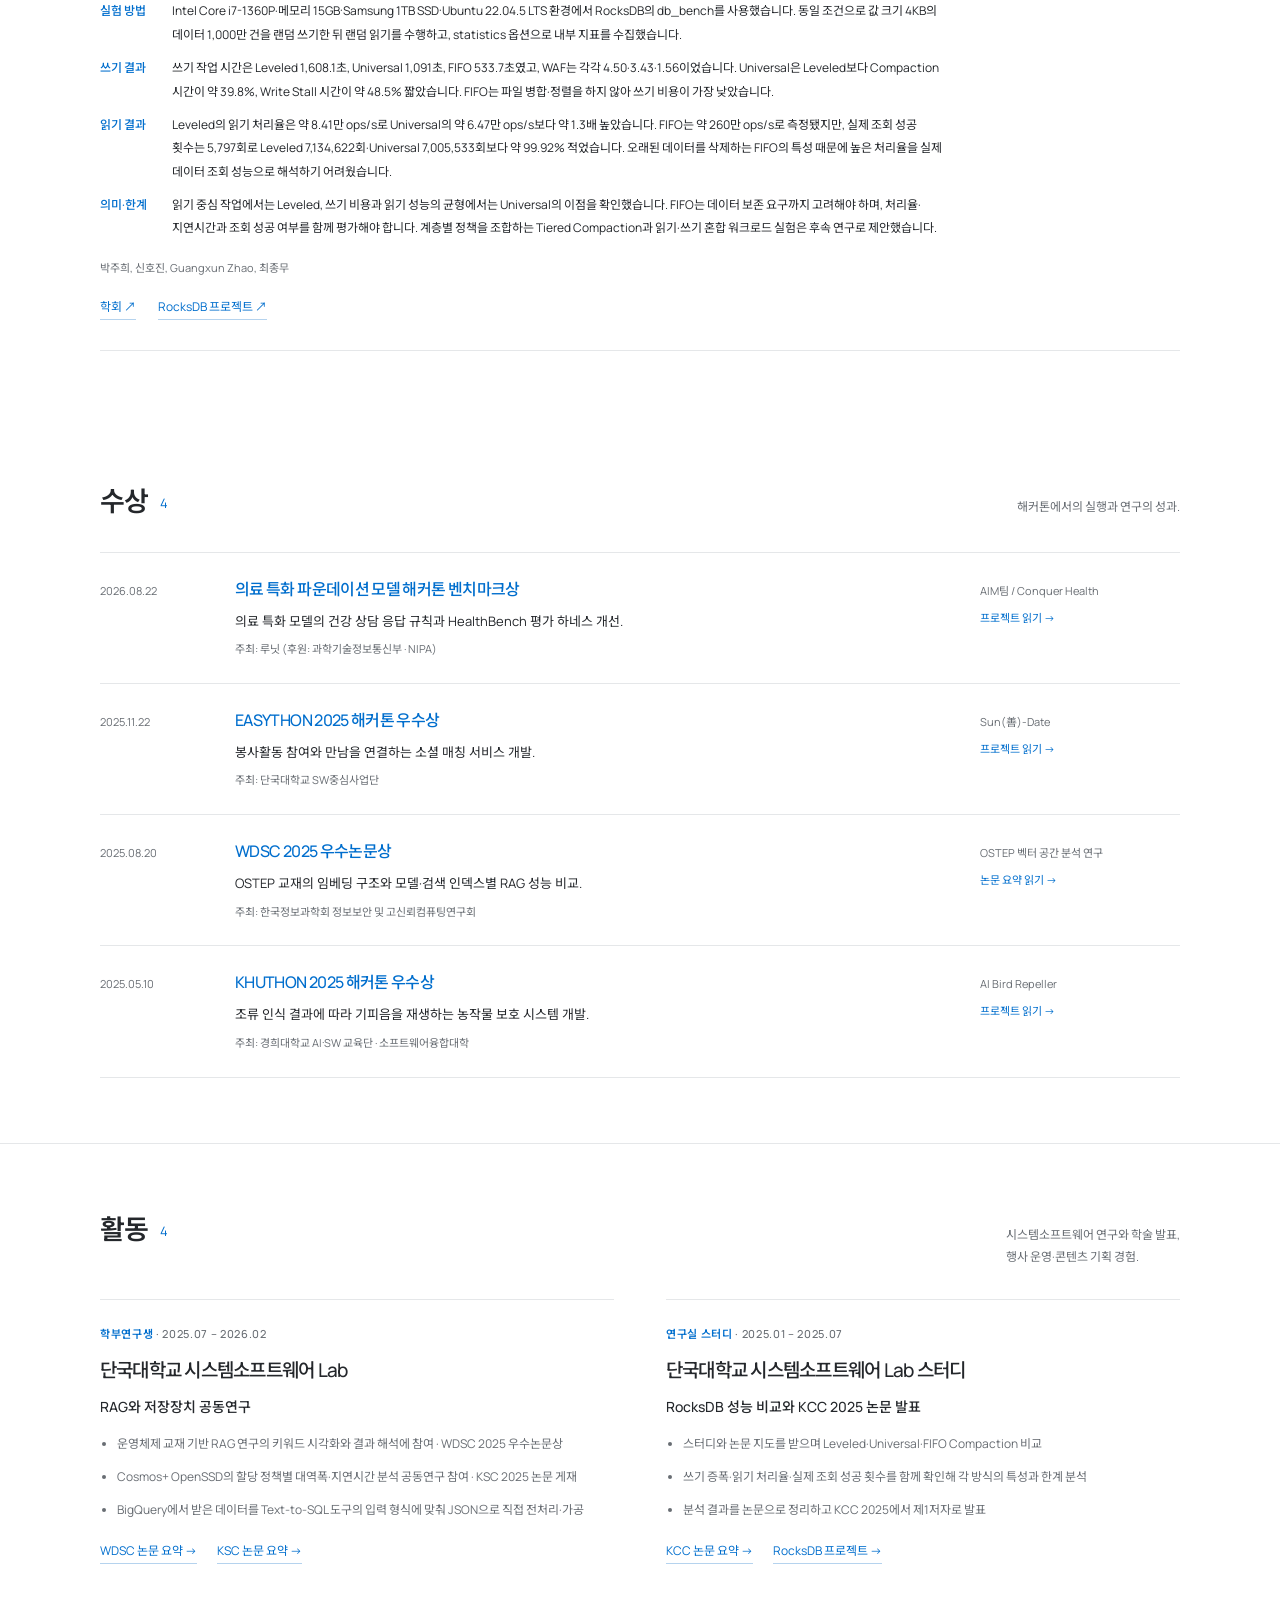
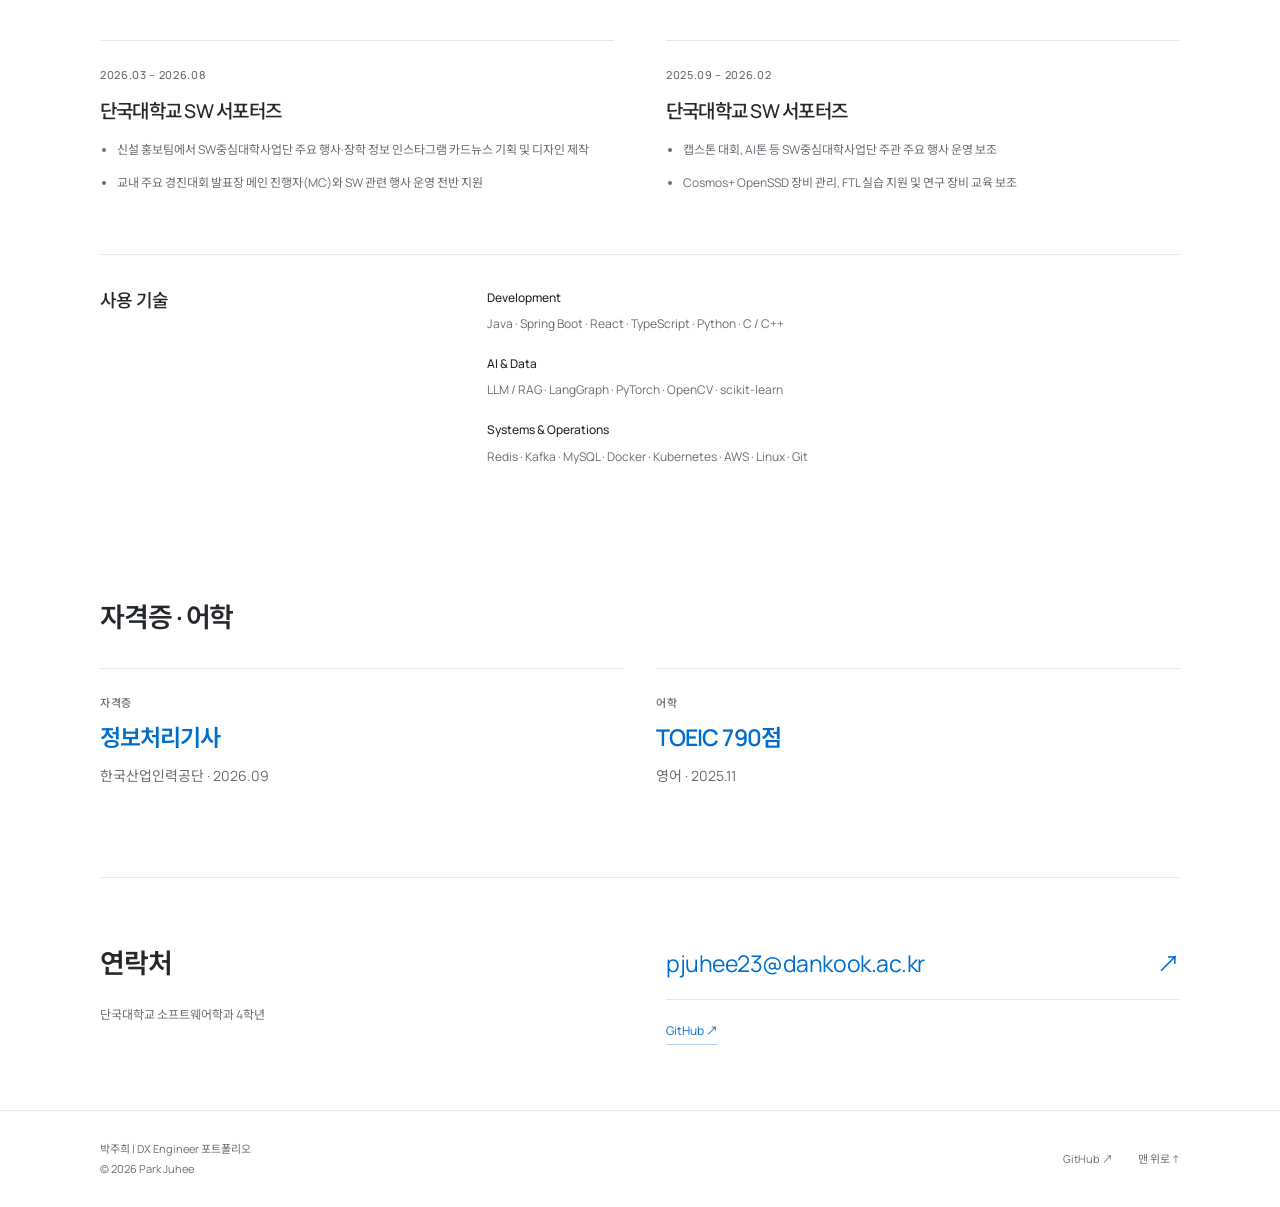
==== commit 92497166: "Remove legacy resume link from contact section" ====
--- a/index.html
+++ b/index.html
@@ -17,6 +17,6 @@
 <section id="awards" class="section container"><div class="section-heading"><div><h2>수상 <span class="section-count">4</span></h2></div><p>해커톤에서의 실행과 연구의 성과.</p></div><div class="award-list"><article class="award"><time>2026.08.22</time><div><h3>의료 특화 파운데이션 모델 해커톤 벤치마크상</h3><p class="award-summary">의료 특화 모델의 건강 상담 응답 규칙과 HealthBench 평가 하네스 개선.</p><p class="award-host">주최: 루닛 (후원: 과학기술정보통신부 · NIPA)</p></div><a class="award-project" href="projects/conquer-health.html"><span>AIM팀 / Conquer Health</span><span class="award-cta">프로젝트 읽기 <span aria-hidden="true">→</span></span></a></article><article class="award"><time>2025.11.22</time><div><h3>EASYTHON 2025 해커톤 우수상</h3><p class="award-summary">봉사활동 참여와 만남을 연결하는 소셜 매칭 서비스 개발.</p><p class="award-host">주최: 단국대학교 SW중심사업단</p></div><a class="award-project" href="projects/sun-date.html"><span>Sun(善)-Date</span><span class="award-cta">프로젝트 읽기 <span aria-hidden="true">→</span></span></a></article><article class="award"><time>2025.08.20</time><div><h3>WDSC 2025 우수논문상</h3><p class="award-summary">OSTEP 교재의 임베딩 구조와 모델·검색 인덱스별 RAG 성능 비교.</p><p class="award-host">주최: 한국정보과학회 정보보안 및 고신뢰컴퓨팅연구회</p></div><a class="award-project" href="#publication-wdsc"><span>OSTEP 벡터 공간 분석 연구</span><span class="award-cta">논문 요약 읽기 <span aria-hidden="true">→</span></span></a></article><article class="award"><time>2025.05.10</time><div><h3>KHUTHON 2025 해커톤 우수상</h3><p class="award-summary">조류 인식 결과에 따라 기피음을 재생하는 농작물 보호 시스템 개발.</p><p class="award-host">주최: 경희대학교 AI·SW 교육단 · 소프트웨어융합대학</p></div><a class="award-project" href="projects/bird-repeller.html"><span>AI Bird Repeller</span><span class="award-cta">프로젝트 읽기 <span aria-hidden="true">→</span></span></a></article></div></section>
 <section id="activities" class="section activities-section"><div class="container"><div class="section-heading"><div><h2>활동 <span class="section-count">4</span></h2></div><p>시스템소프트웨어 연구와 학술 발표,<br>행사 운영·콘텐츠 기획 경험.</p></div><div class="activity-grid"><article class="activity"><div class="eyebrow"><span class="activity-role">학부연구생</span> · 2025.07 – 2026.02</div><h3>단국대학교 시스템소프트웨어 Lab</h3><p class="activity-focus">RAG와 저장장치 공동연구</p><ul><li>운영체제 교재 기반 RAG 연구의 키워드 시각화와 결과 해석에 참여 · WDSC 2025 우수논문상</li><li>Cosmos+ OpenSSD의 할당 정책별 대역폭·지연시간 분석 공동연구 참여 · KSC 2025 논문 게재</li><li>BigQuery에서 받은 데이터를 Text-to-SQL 도구의 입력 형식에 맞춰 JSON으로 직접 전처리·가공</li></ul><div class="activity-links"><a class="text-link" href="#publication-wdsc">WDSC 논문 요약 →</a><a class="text-link" href="#publication-ksc">KSC 논문 요약 →</a></div></article><article class="activity"><div class="eyebrow"><span class="activity-role">연구실 스터디</span> · 2025.01 – 2025.07</div><h3>단국대학교 시스템소프트웨어 Lab 스터디</h3><p class="activity-focus">RocksDB 성능 비교와 KCC 2025 논문 발표</p><ul><li>스터디와 논문 지도를 받으며 Leveled·Universal·FIFO Compaction 비교</li><li>쓰기 증폭·읽기 처리율·실제 조회 성공 횟수를 함께 확인해 각 방식의 특성과 한계 분석</li><li>분석 결과를 논문으로 정리하고 KCC 2025에서 제1저자로 발표</li></ul><div class="activity-links"><a class="text-link" href="#publication-kcc">KCC 논문 요약 →</a><a class="text-link" href="projects/rocksdb.html">RocksDB 프로젝트 →</a></div></article><article class="activity"><div class="eyebrow">2026.03 – 2026.08</div><h3>단국대학교 SW 서포터즈</h3><ul><li>신설 홍보팀에서 SW중심대학사업단 주요 행사·장학 정보 인스타그램 카드뉴스 기획 및 디자인 제작</li><li>교내 주요 경진대회 발표장 메인 진행자(MC)와 SW 관련 행사 운영 전반 지원</li></ul></article><article class="activity"><div class="eyebrow">2025.09 – 2026.02</div><h3>단국대학교 SW 서포터즈</h3><ul><li>캡스톤 대회, AI톤 등 SW중심대학사업단 주관 주요 행사 운영 보조</li><li>Cosmos+ OpenSSD 장비 관리, FTL 실습 지원 및 연구 장비 교육 보조</li></ul></article></div><div class="skills-panel"><div><h3>사용 기술</h3></div><div class="skill-groups"><p><strong>Development</strong><span>Java · Spring Boot · React · TypeScript · Python · C / C++</span></p><p><strong>AI & Data</strong><span>LLM / RAG · LangGraph · PyTorch · OpenCV · scikit-learn</span></p><p><strong>Systems & Operations</strong><span>Redis · Kafka · MySQL · Docker · Kubernetes · AWS · Linux · Git</span></p></div></div></div></section>
 <section id="credentials" class="section container"><div class="section-heading"><h2>자격증 · 어학</h2></div><div class="credential-grid"><article class="credential"><p class="eyebrow">자격증</p><h3>정보처리기사</h3><p class="credential-detail">한국산업인력공단 · <time>2026.09</time></p></article><article class="credential"><p class="eyebrow">어학</p><h3>TOEIC 790점</h3><p class="credential-detail">영어 · <time>2025.11</time></p></article></div></section>
-<section id="contact" class="section container contact-section"><div><h2>연락처</h2><p>단국대학교 소프트웨어학과 4학년</p></div><div class="contact-links"><a class="contact-email" href="mailto:pjuhee23@dankook.ac.kr">pjuhee23@dankook.ac.kr <span>↗</span></a><div><a class="text-link" href="https://github.com/juhee0223" target="_blank" rel="noopener noreferrer">GitHub ↗</a><a class="text-link" href="https://github.com/juhee0223/juhee0223/blob/main/Resume_JuheePark.md" target="_blank" rel="noopener noreferrer">이력서 보기 ↗</a></div></div></section></main>
+<section id="contact" class="section container contact-section"><div><h2>연락처</h2><p>단국대학교 소프트웨어학과 4학년</p></div><div class="contact-links"><a class="contact-email" href="mailto:pjuhee23@dankook.ac.kr">pjuhee23@dankook.ac.kr <span>↗</span></a><div><a class="text-link" href="https://github.com/juhee0223" target="_blank" rel="noopener noreferrer">GitHub ↗</a></div></div></section></main>
 <footer class="site-footer"><div class="container footer-inner"><p>박주희 | DX Engineer 포트폴리오<br><span>© 2026 Park Juhee</span></p><a href="https://github.com/juhee0223" target="_blank" rel="noopener noreferrer">GitHub ↗</a><a href="#main">맨 위로 ↑</a></div></footer>
 </body></html>
